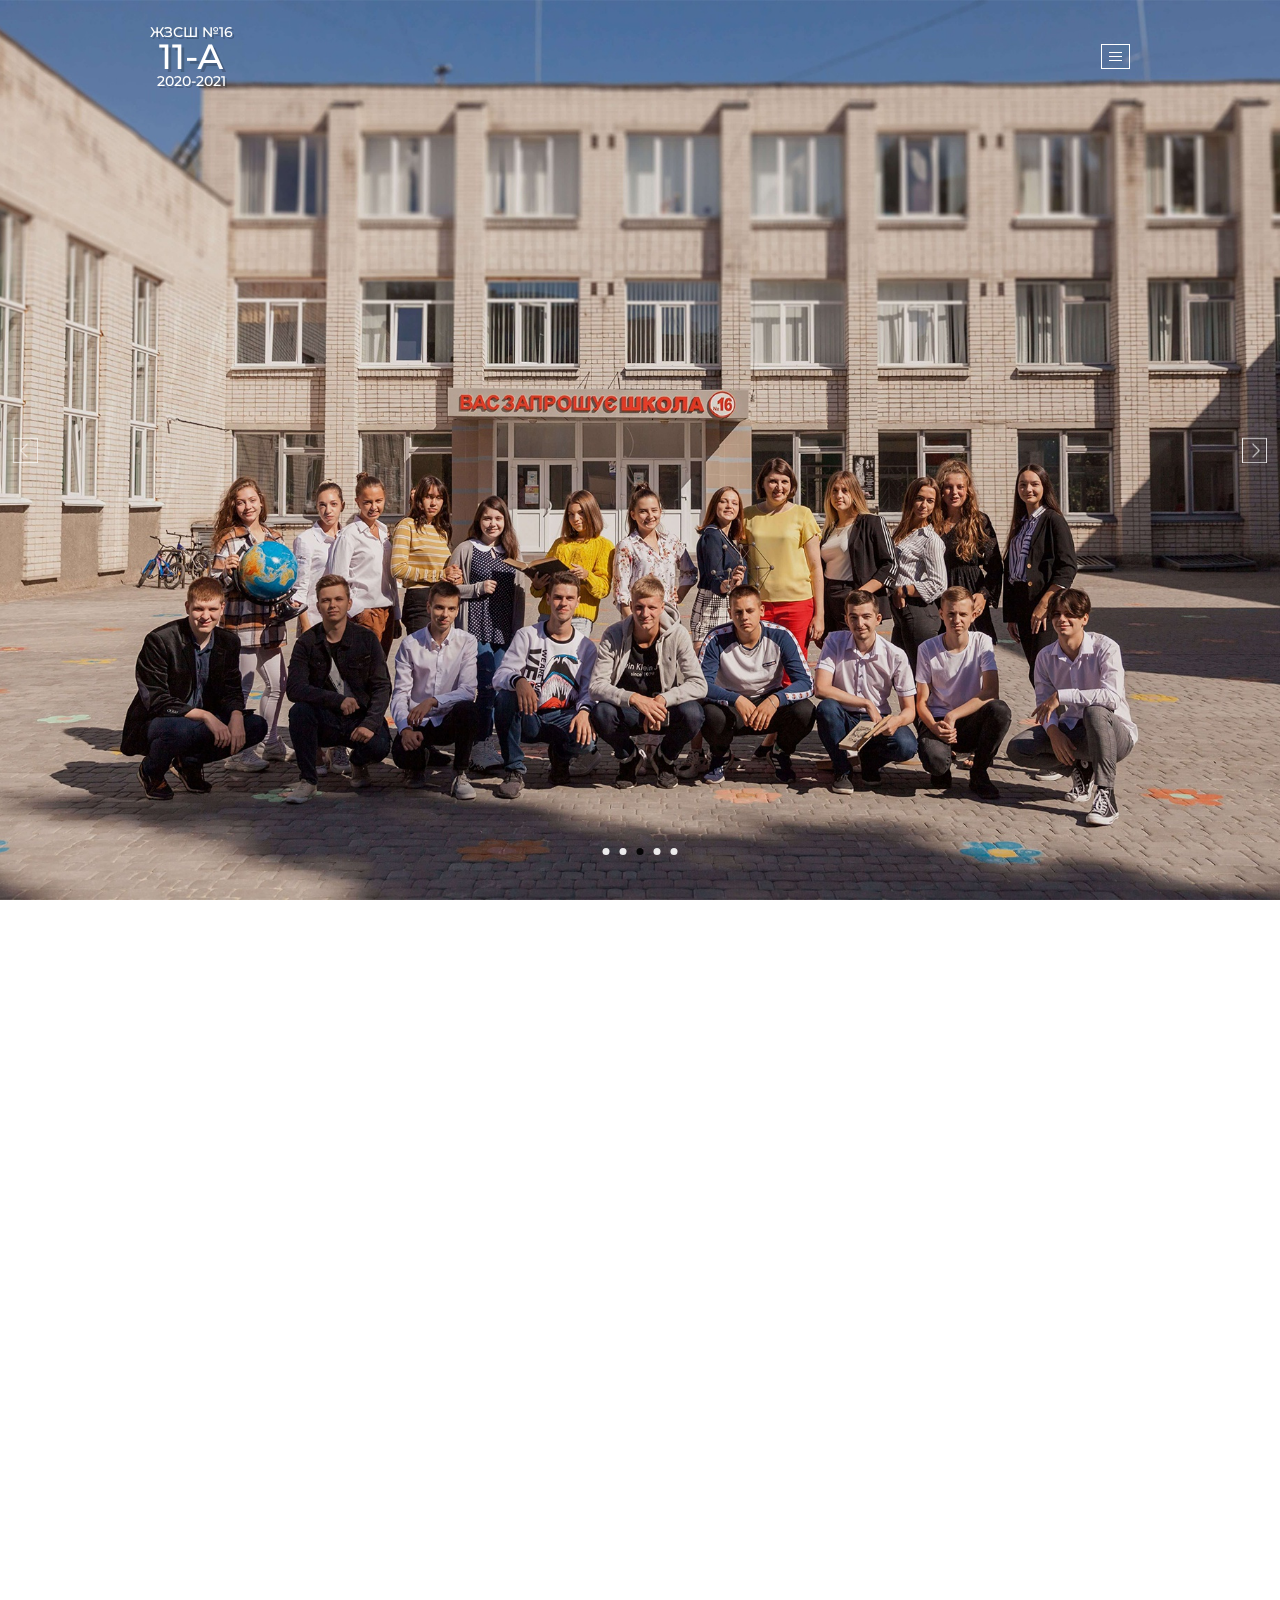
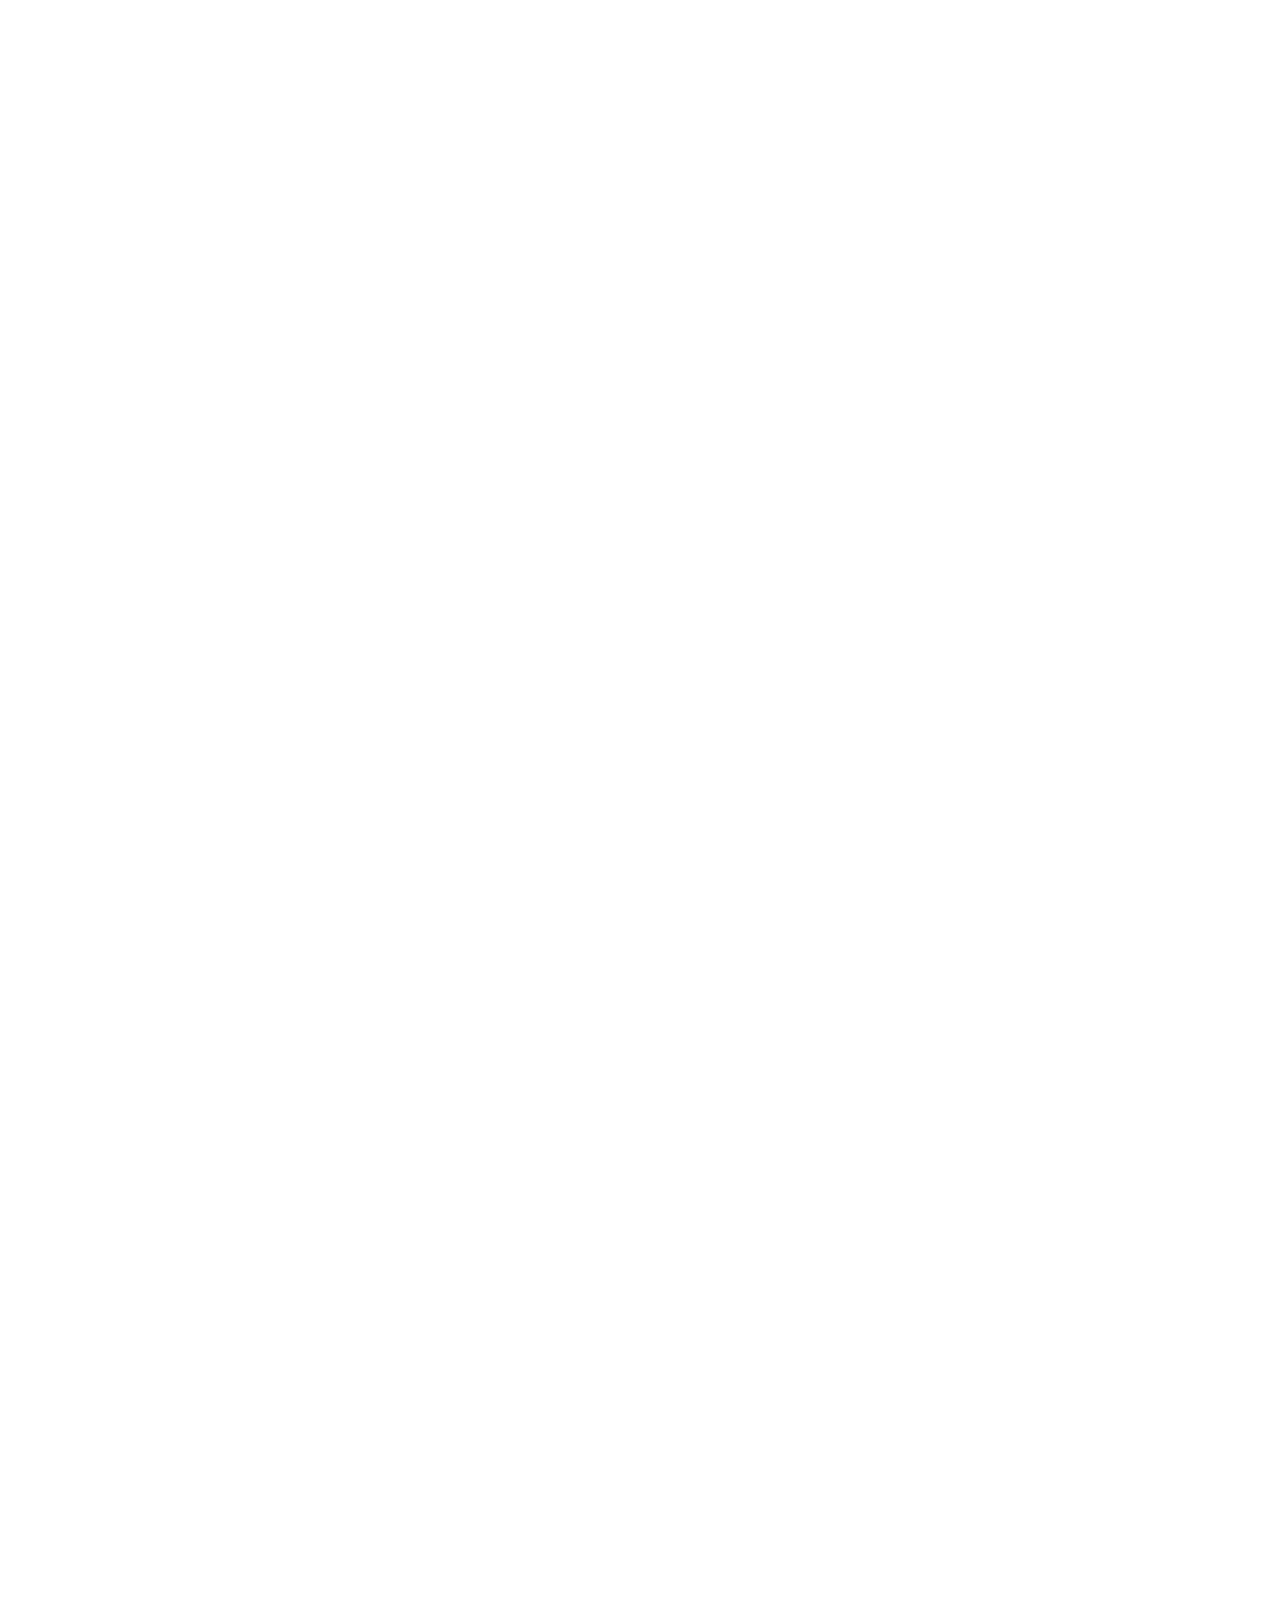
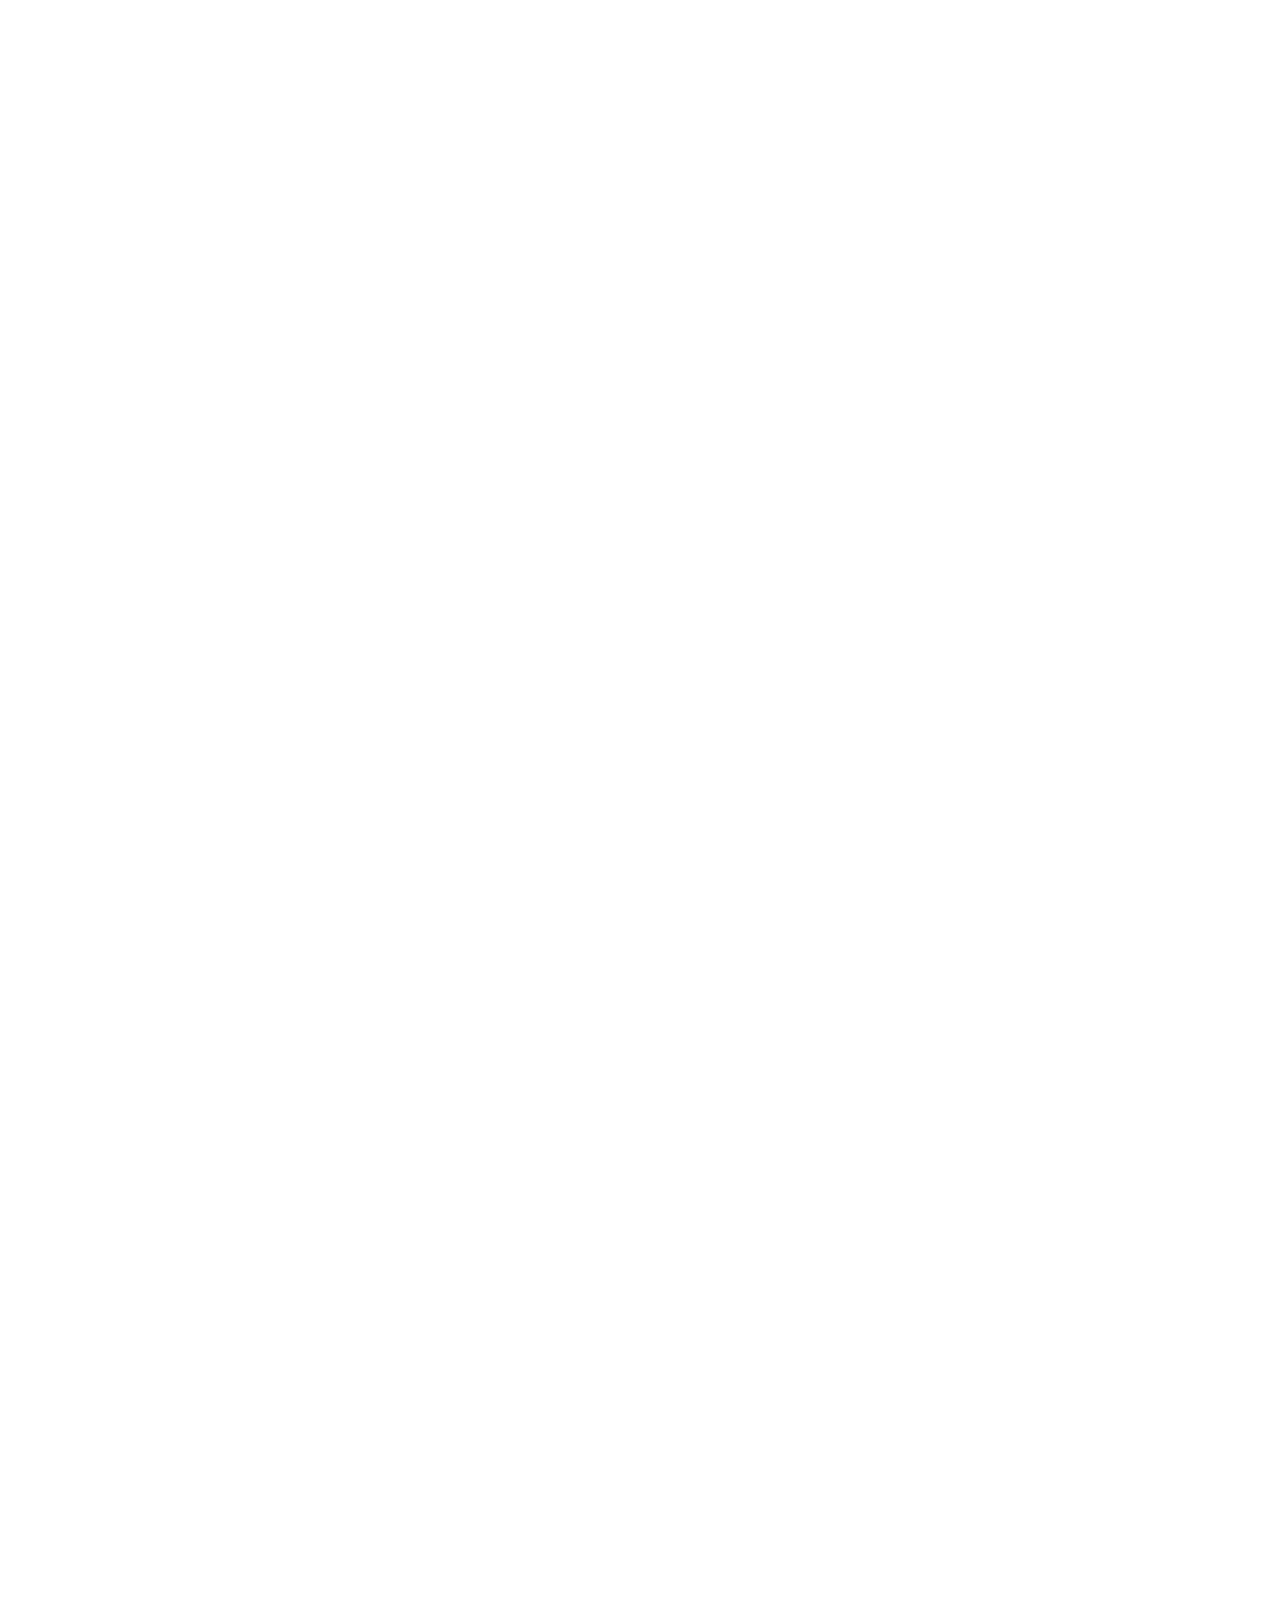
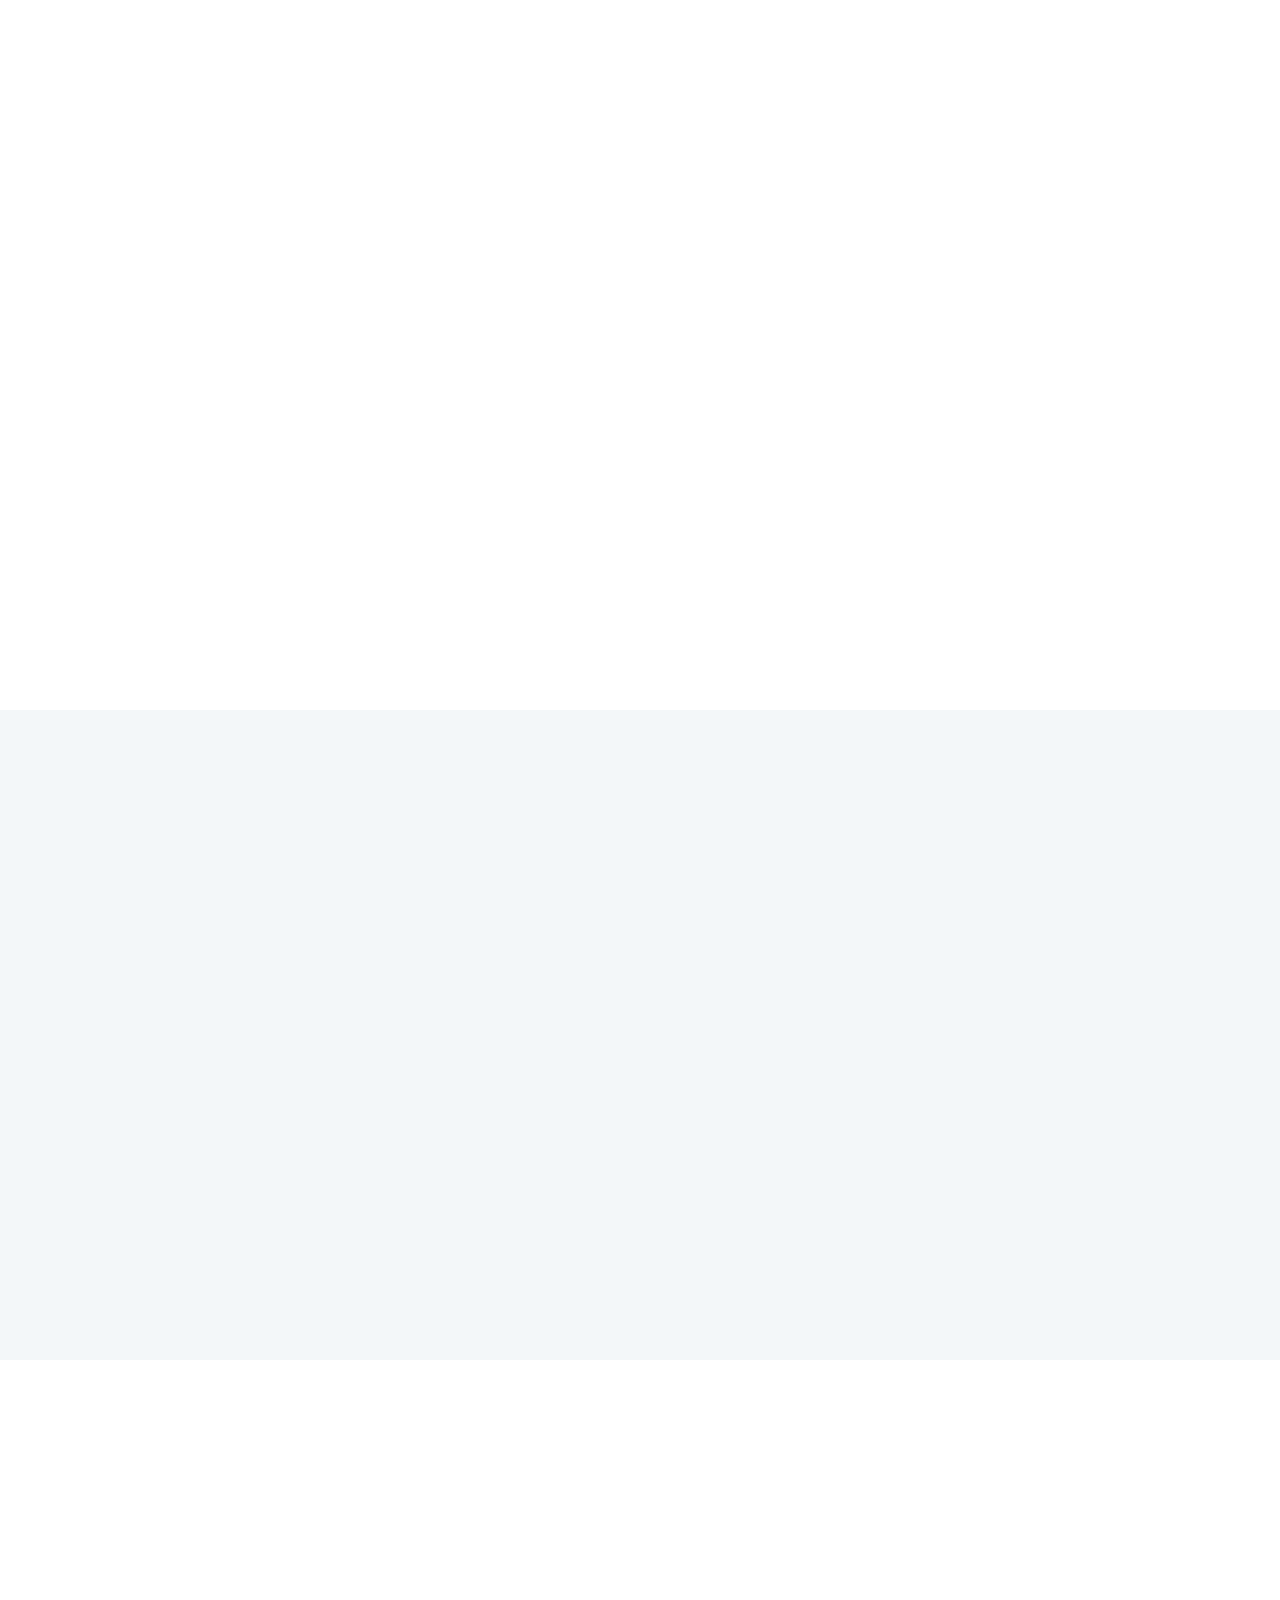
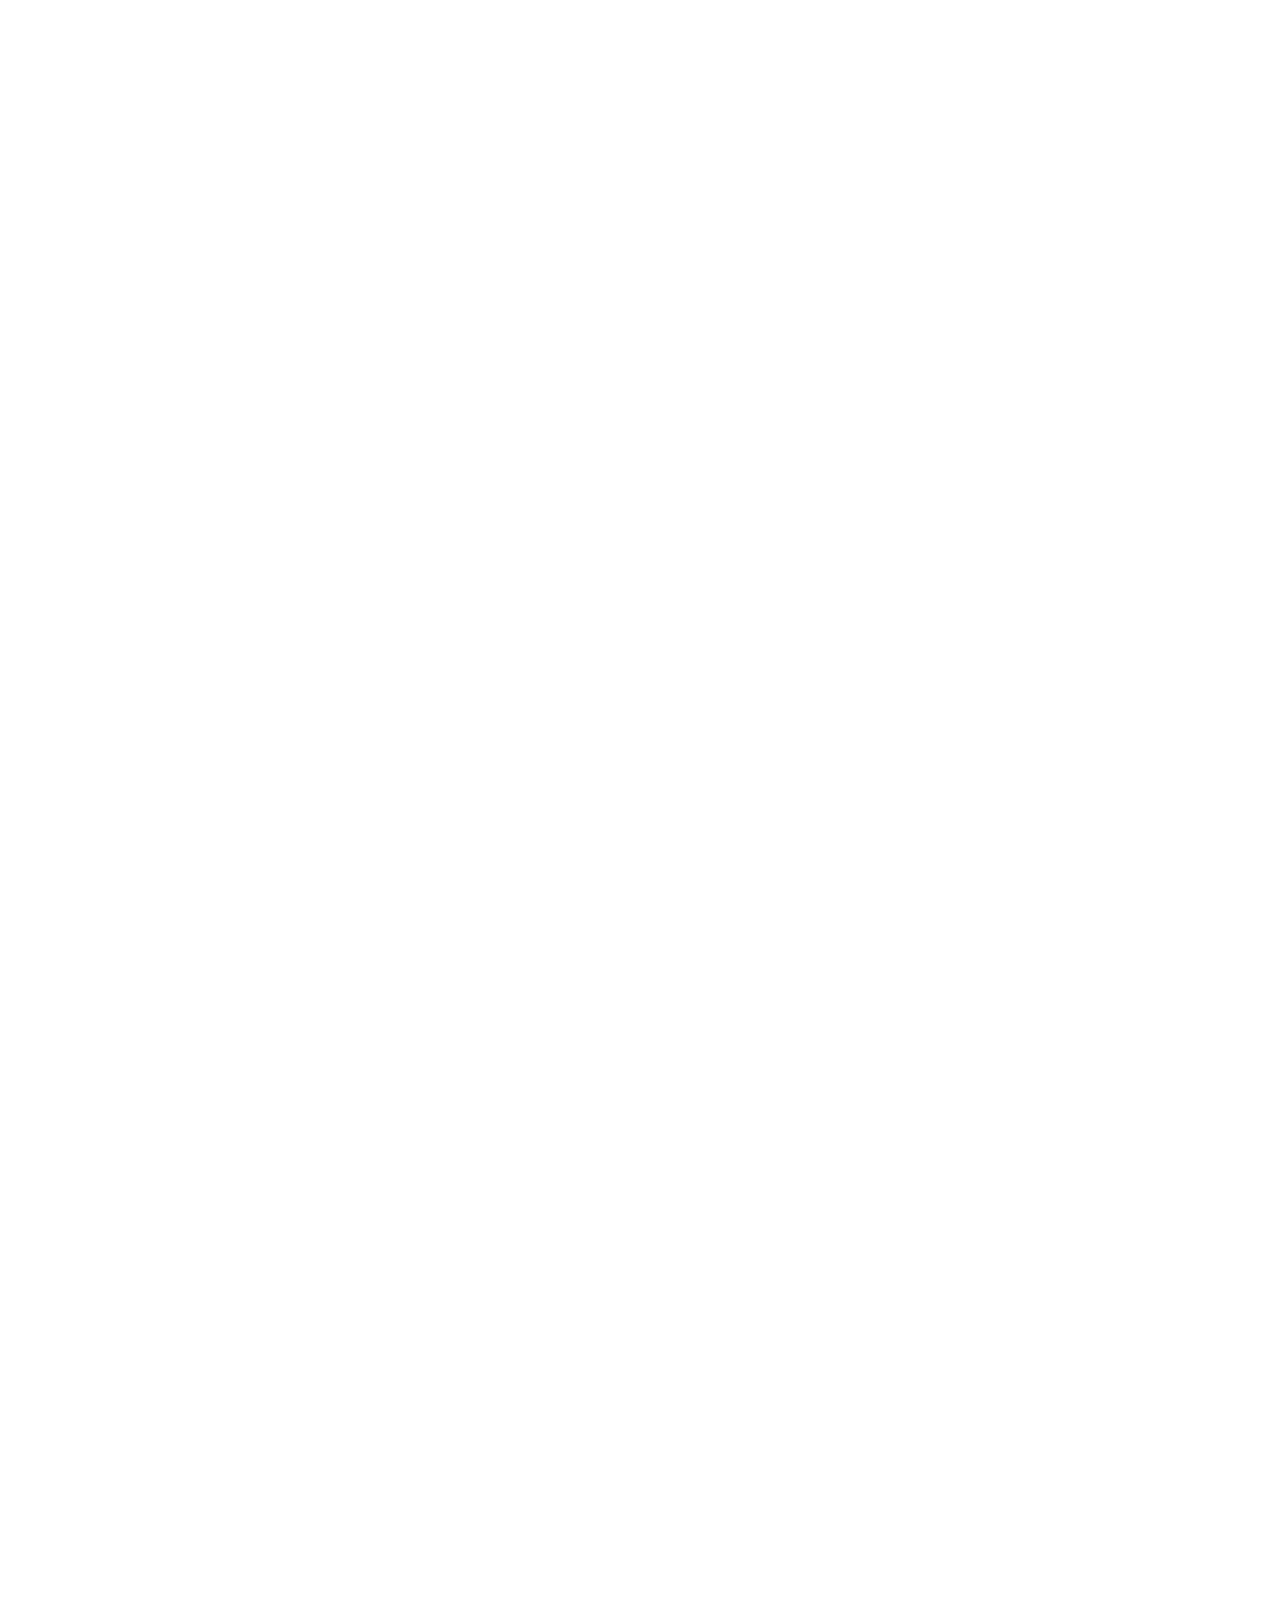
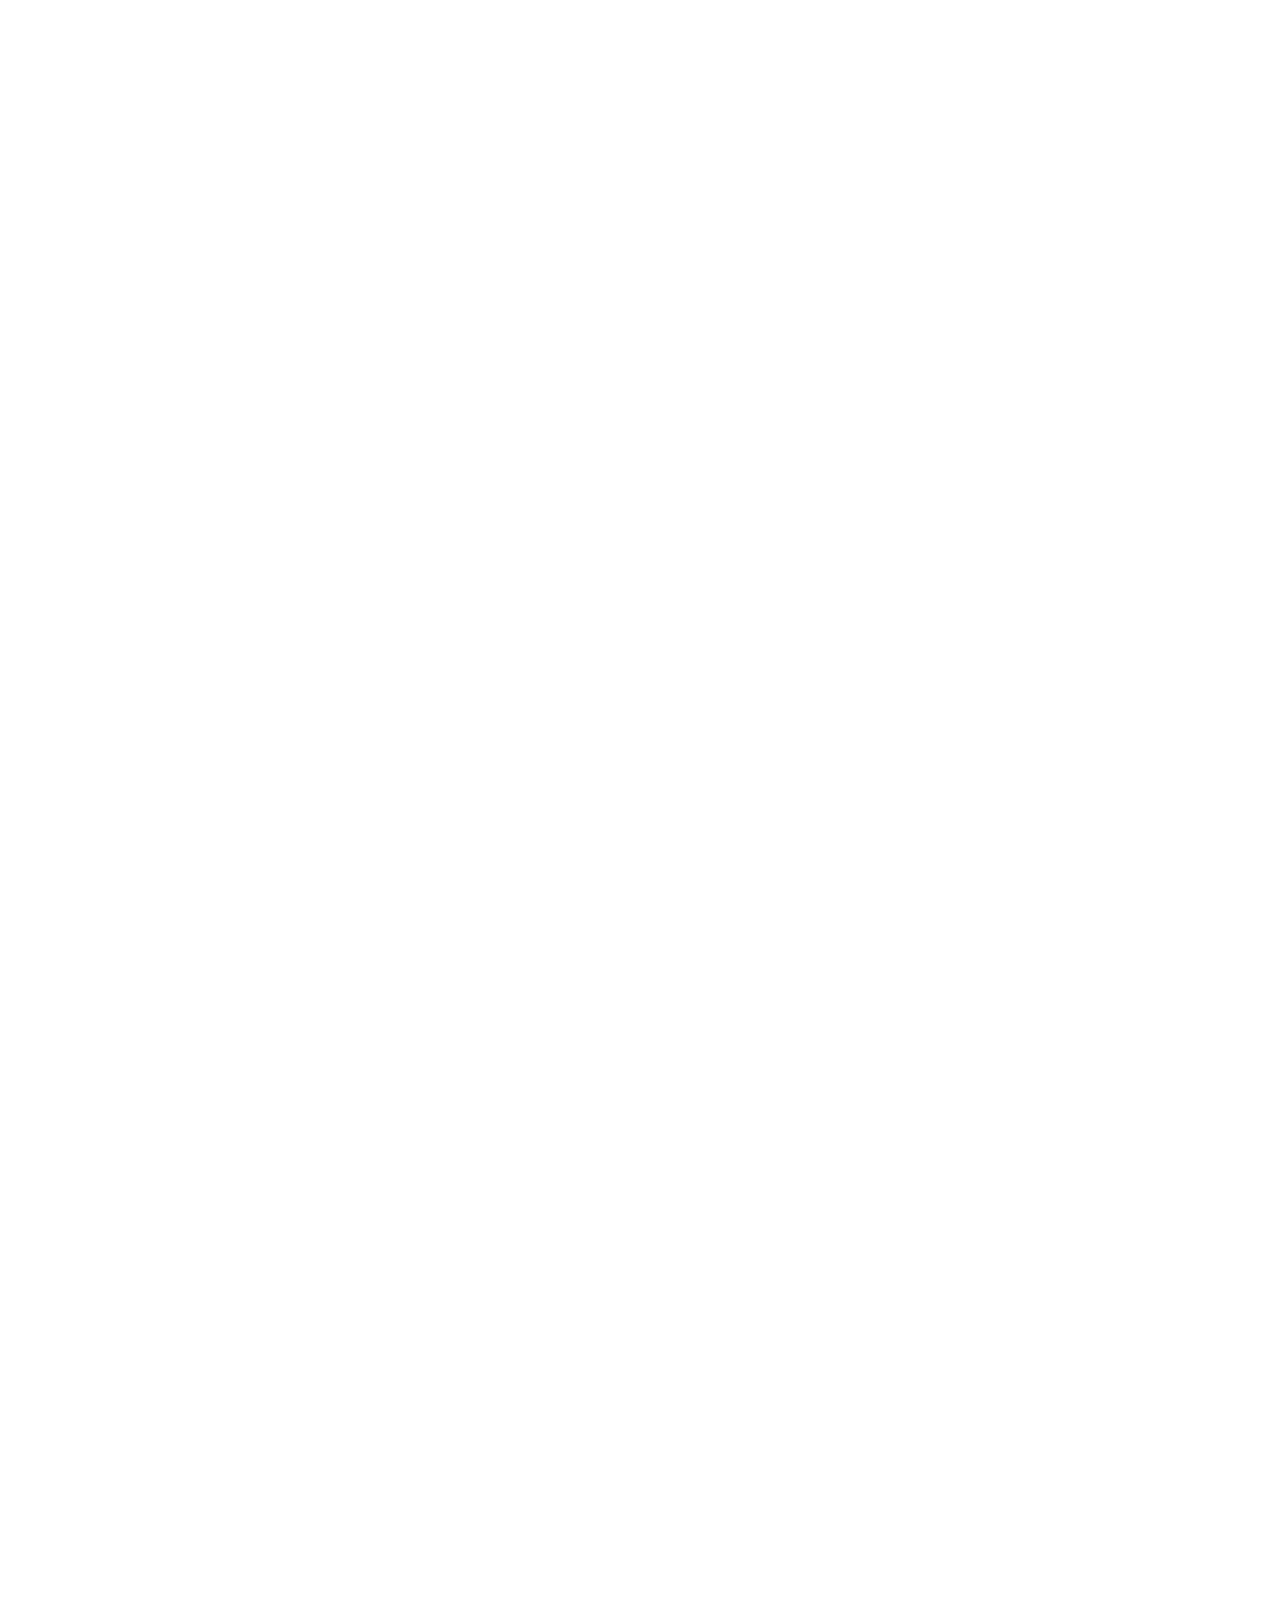
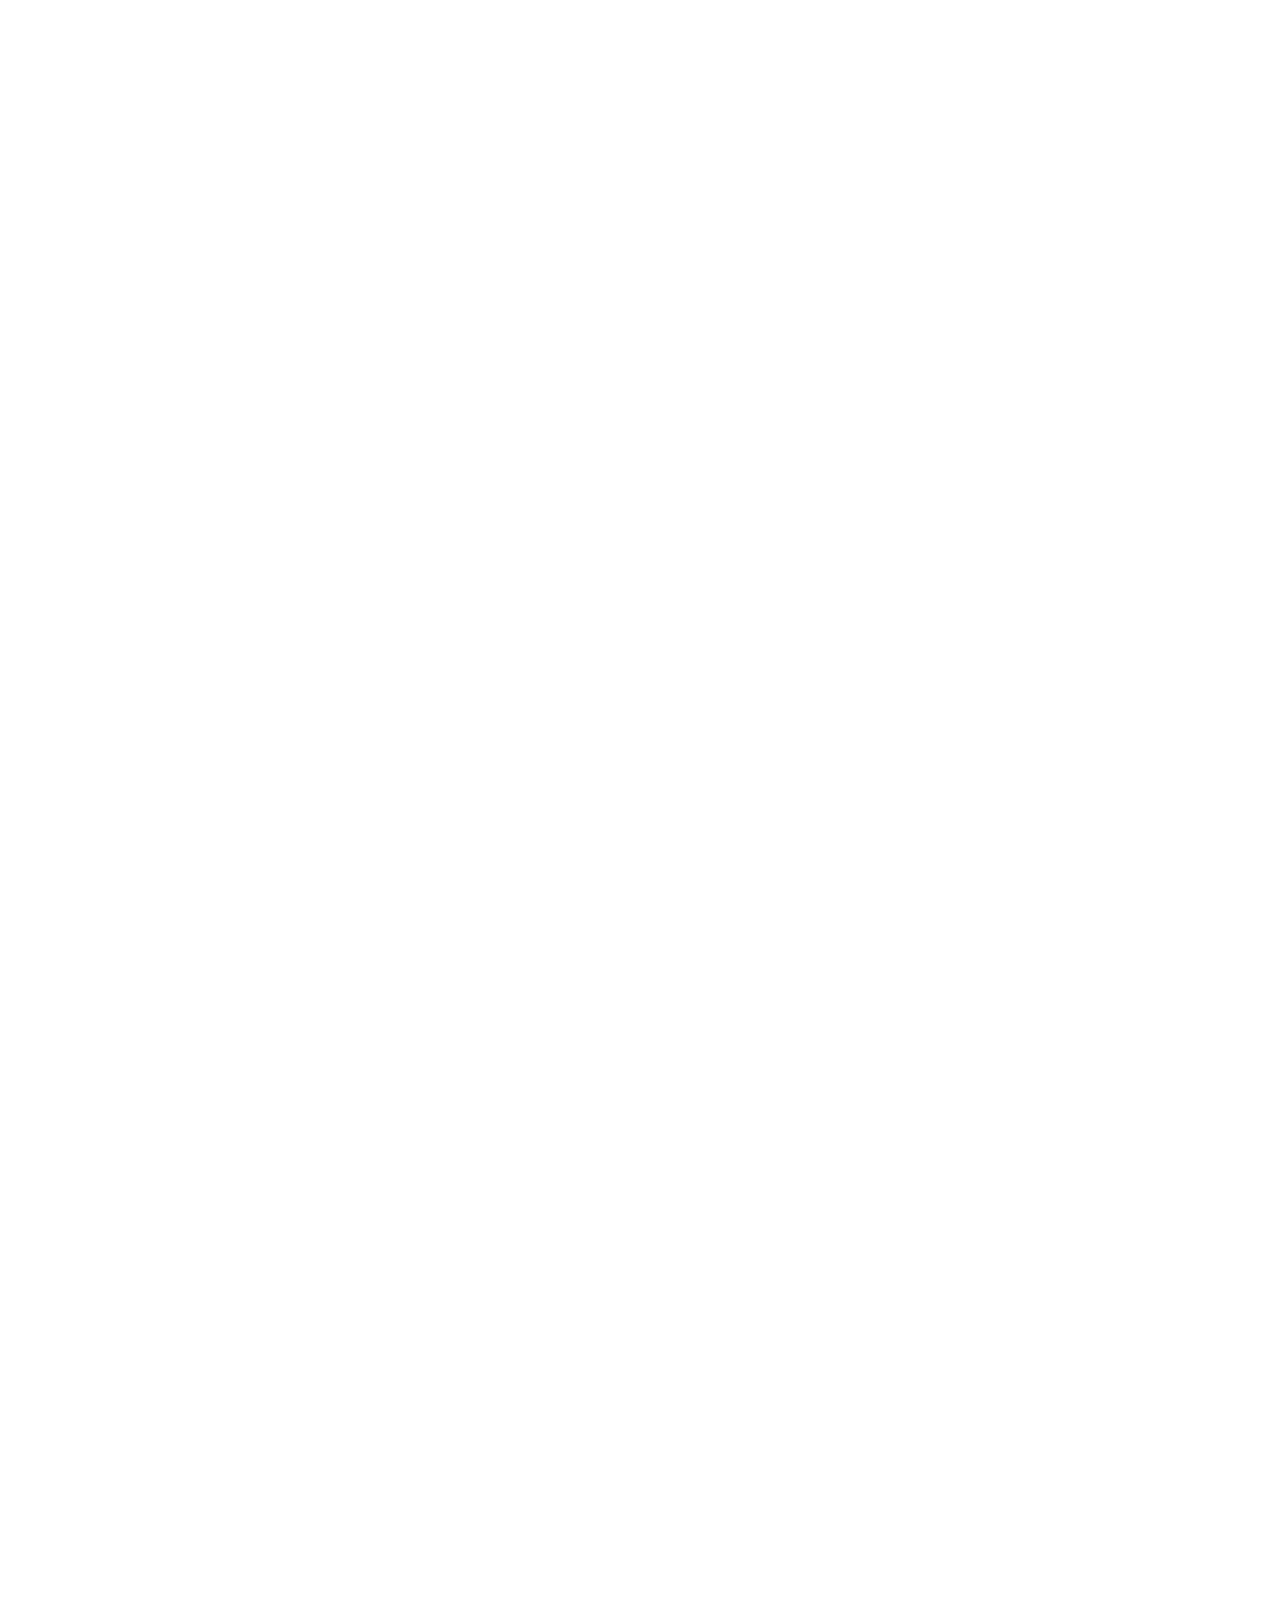
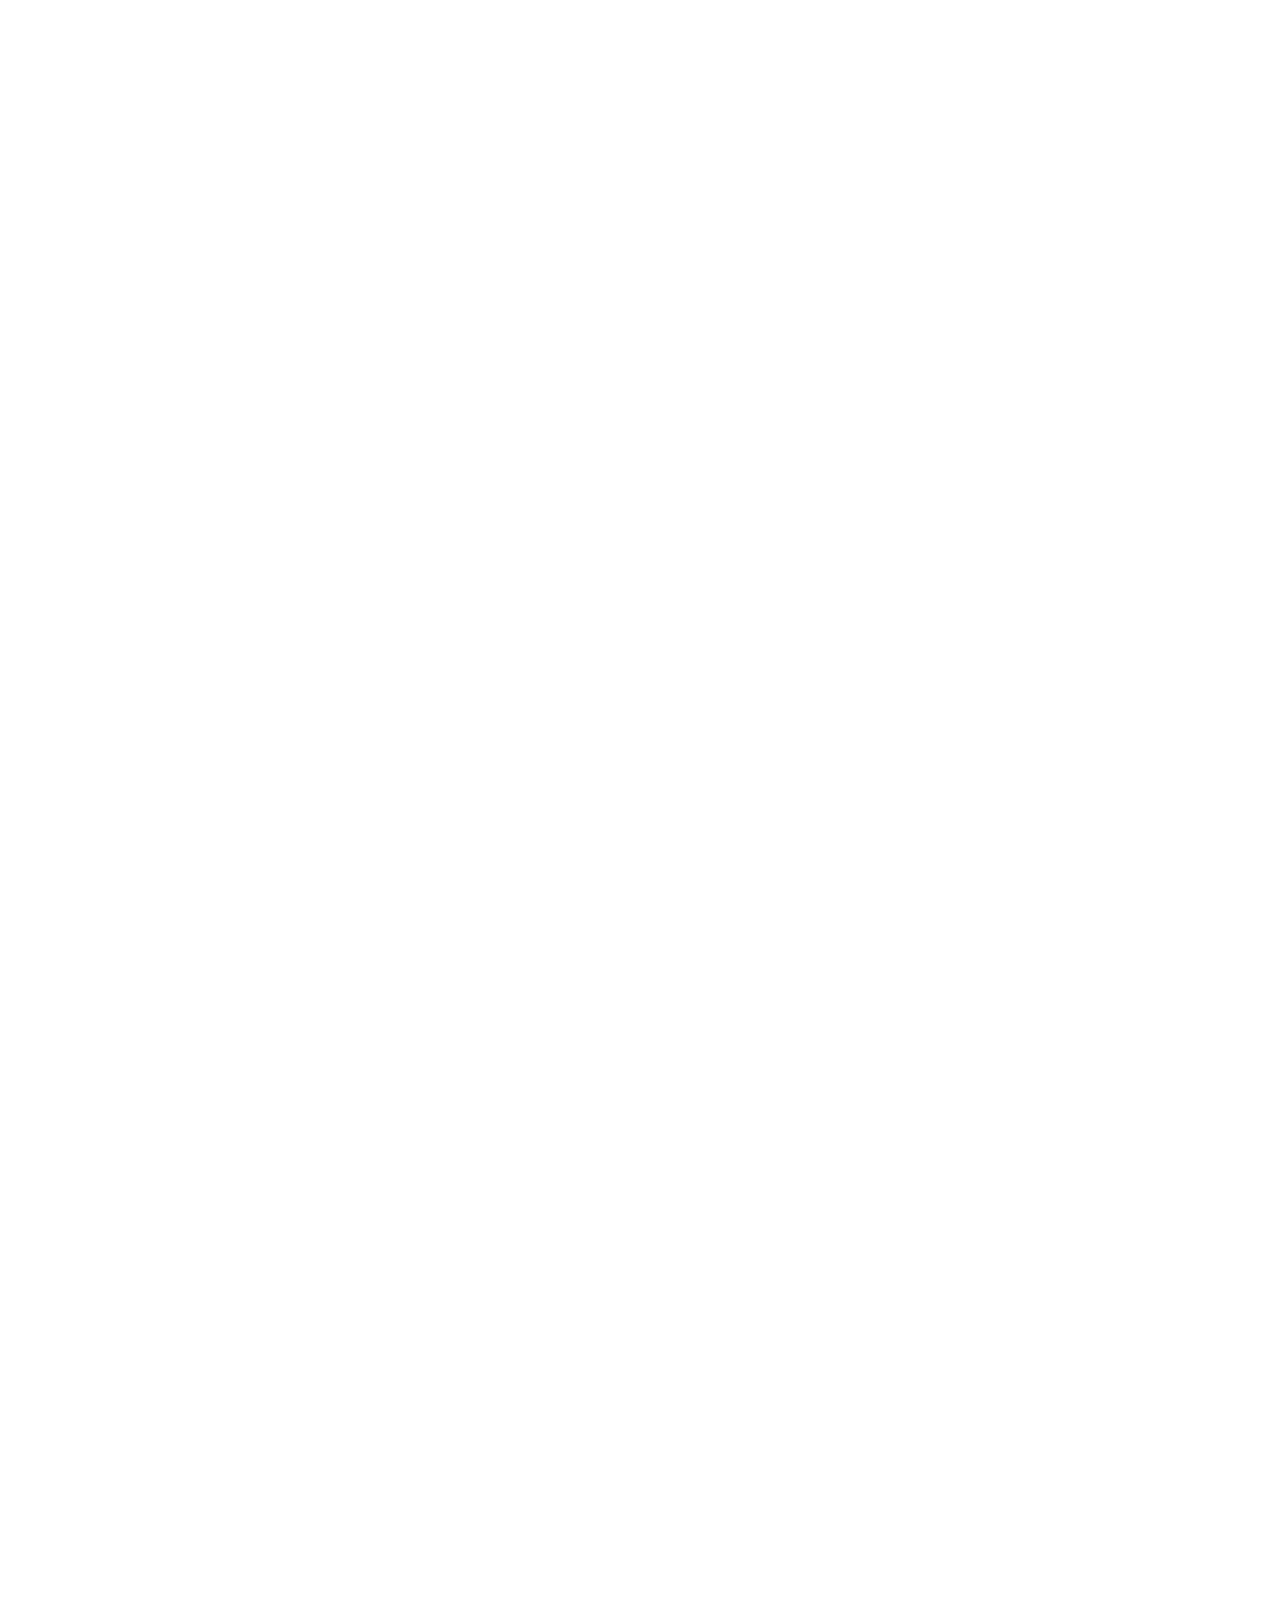
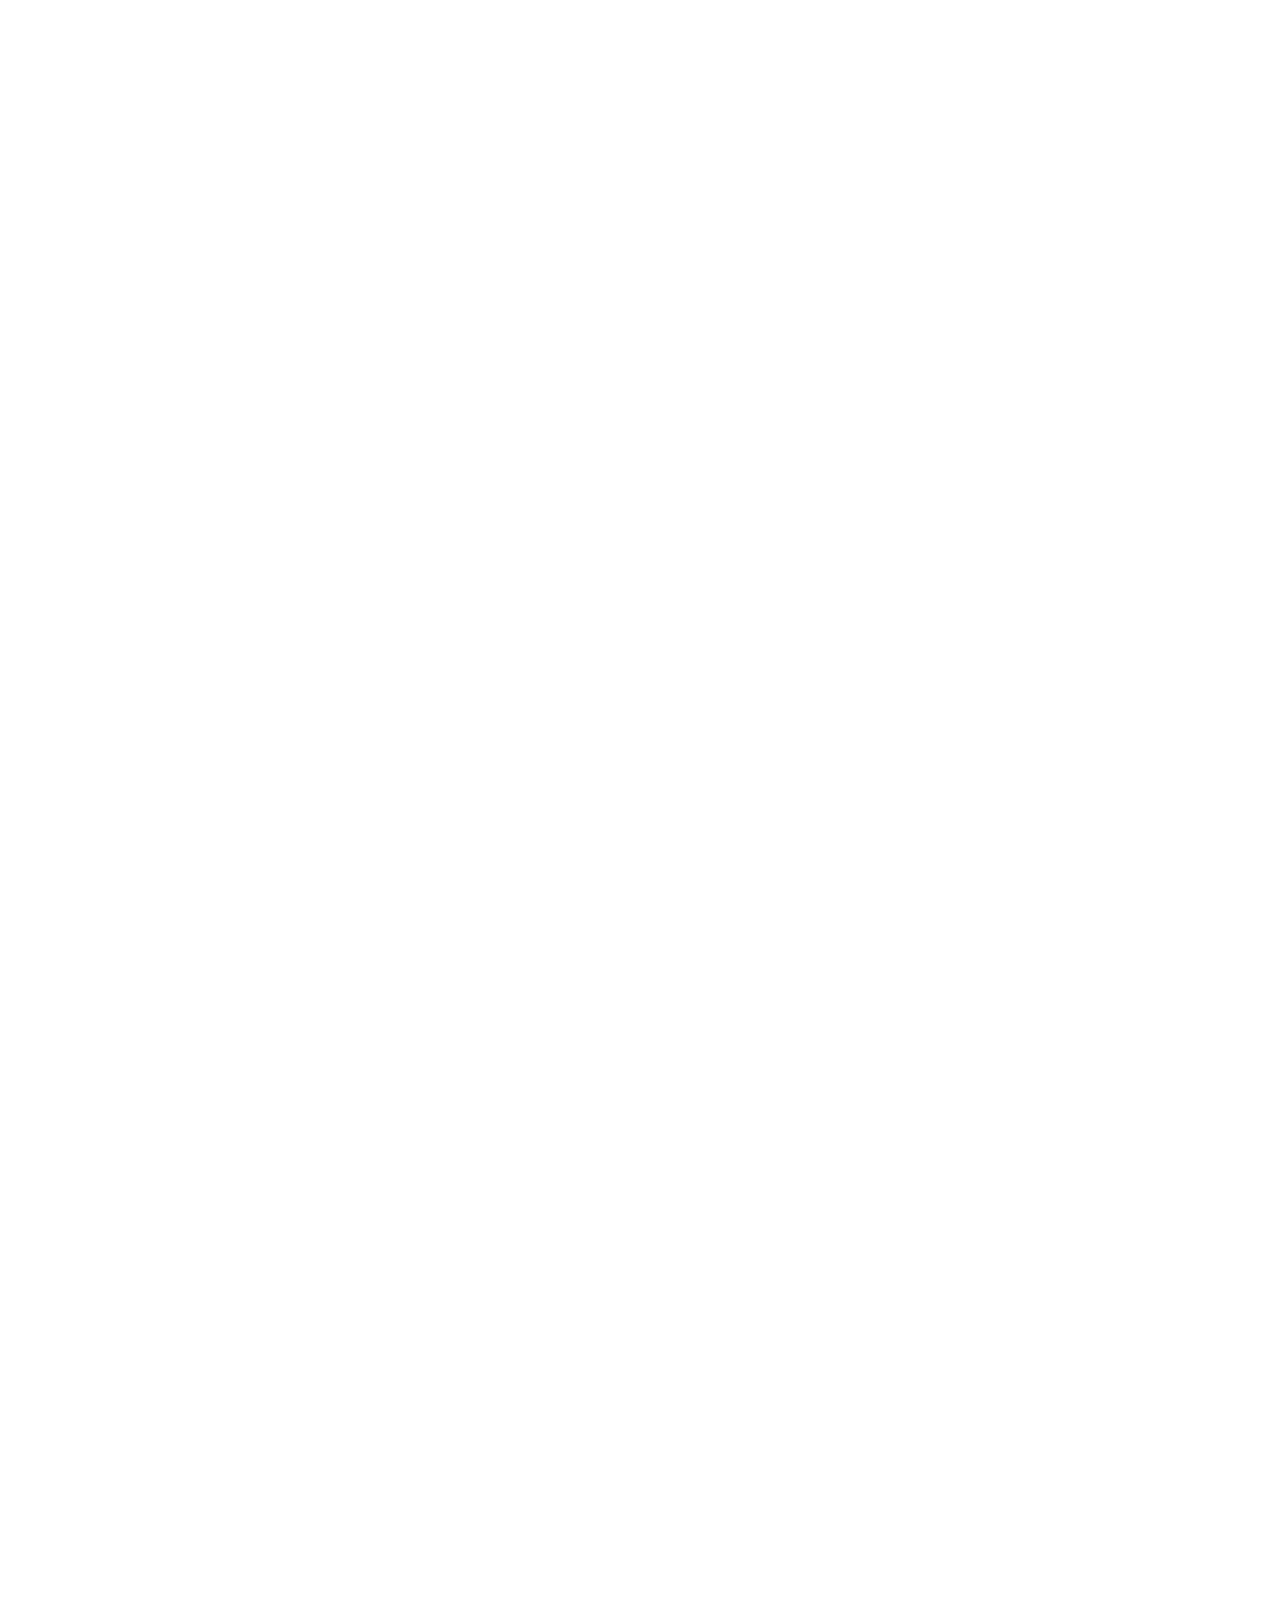
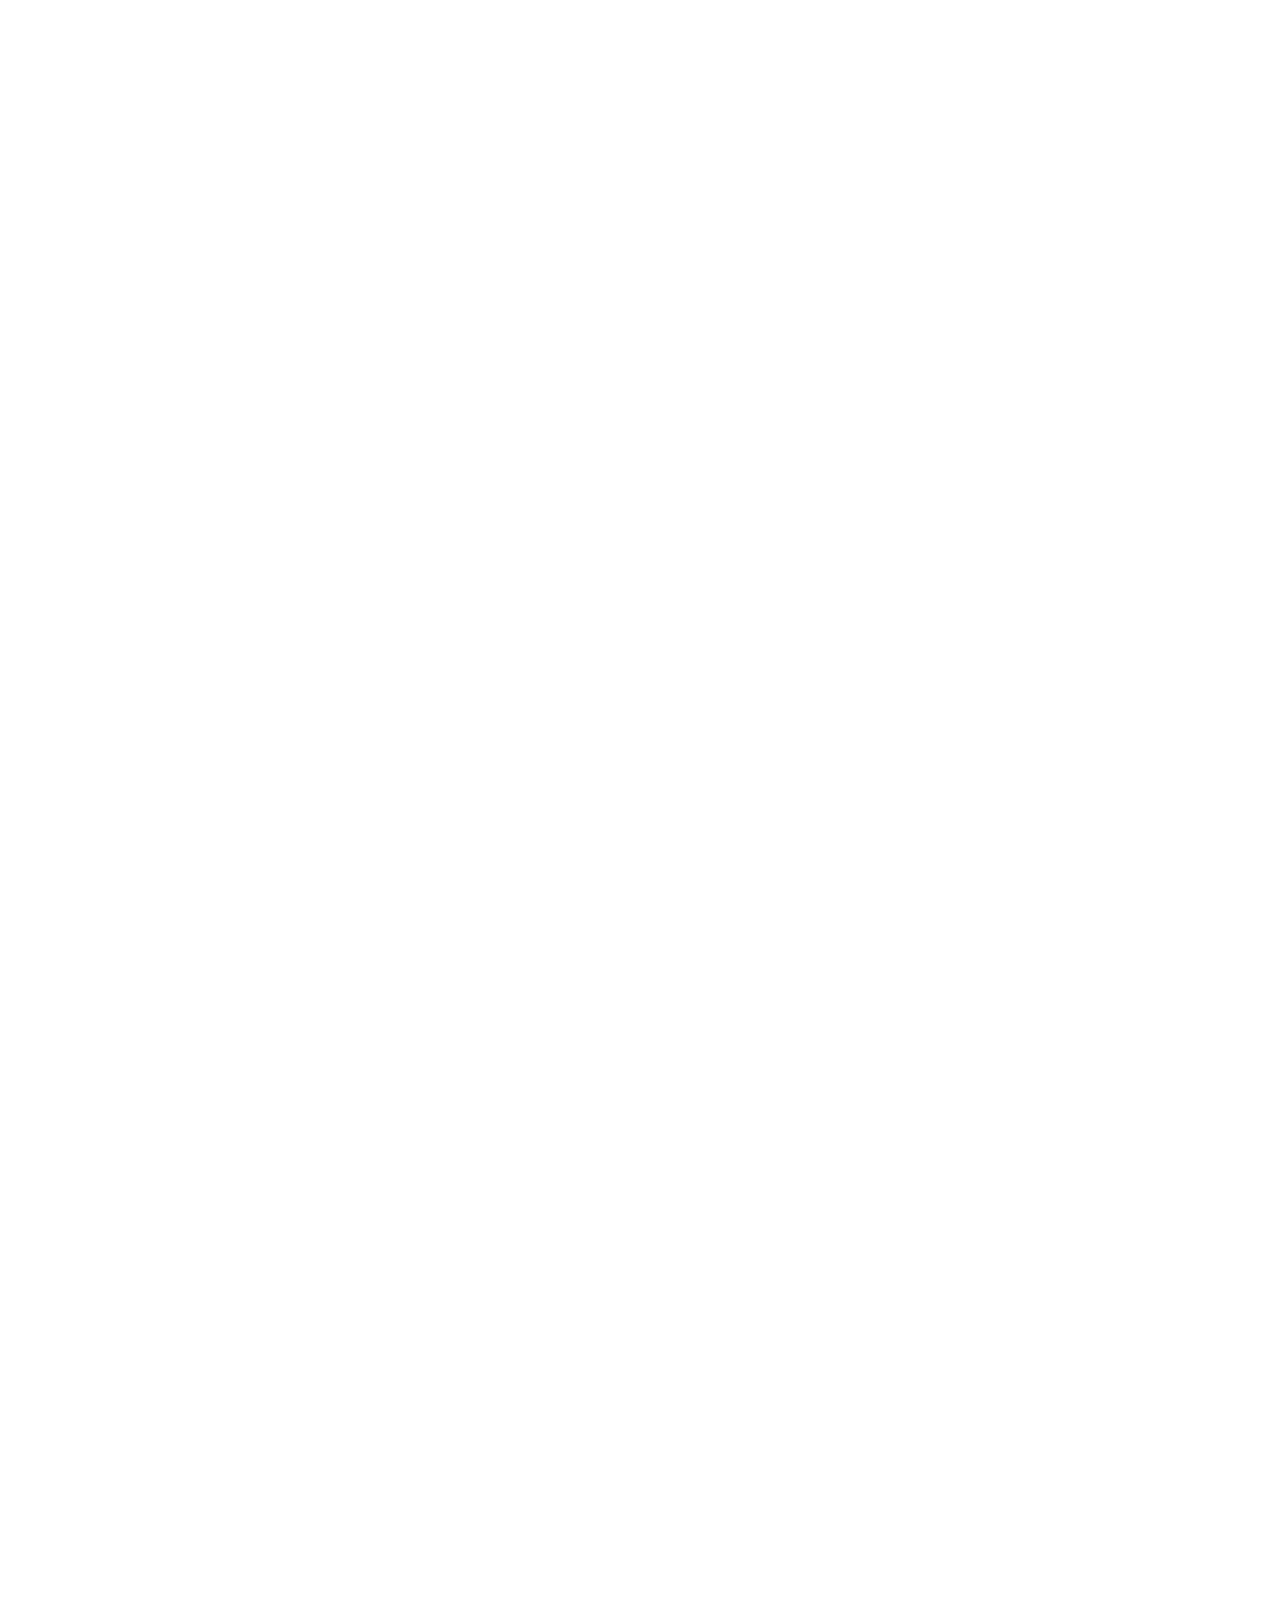
==== index.html @ e407f255 "main" ====
<!doctype html>
<html lang="en">
  <head>
    <!-- Required meta tags -->
    <meta charset="utf-8">
    <meta name="viewport" content="width=device-width, initial-scale=1, shrink-to-fit=no">
    <link rel="icon" href="img/favicon.ico" type="image/x-icon">
    <link rel="stylesheet" href="https://cdnjs.cloudflare.com/ajax/libs/animate.css/4.0.0/animate.min.css"/>
    <link rel="stylesheet" href="https://use.fontawesome.com/releases/v5.6.1/css/all.css" integrity="sha384-gfdkjb5BdAXd+lj+gudLWI+BXq4IuLW5IT+brZEZsLFm++aCMlF1V92rMkPaX4PP" crossorigin="anonymous">
    <!-- Bootstrap CSS -->
    <link rel="stylesheet" href="https://stackpath.bootstrapcdn.com/bootstrap/4.5.2/css/bootstrap.min.css" integrity="sha384-JcKb8q3iqJ61gNV9KGb8thSsNjpSL0n8PARn9HuZOnIxN0hoP+VmmDGMN5t9UJ0Z" crossorigin="anonymous">
    <link rel="stylesheet" href="css/style.css">
    <title>11-А</title>
  </head>
  <body>

    <div id="toTop"></div>

    <header class="header wow animate__animated animate__fadeIn" data-wow-delay="0.2s">
        <div class="header__slider">
            <div class="header__item header__item_1"></div>
            <div class="header__item header__item_2"></div>
            <div class="header__item header__item_3"></div>
            <div class="header__item header__item_4"></div>
            <div class="header__item header__item_5"></div>
        </div>
        <div class="header__main d-flex justify-content-between align-items-center">
            <div class="header__logo d-flex flex-column align-items-center wow animate__animated animate__fadeInLeft" data-wow-delay="0.5s">
                <p>ЖЗСШ №16</p>
                <h1>11-А</h1>
                <p>2020-2021</p>
            </div>
            <!--<nav>
                <ul class="menu__list d-flex">
                    <li class="menu__item"><a href="#students-1" class="">Учні класу</a></li>
                    <li class="menu__item"><a href="#class-teachers">Класні керівники</a></li>
                    <li class="menu__item"><a href="#gallery-1">Галерея</a></li>
                    <li class="menu__item"><a href="#school">Школа</a></li>
                    <li class="menu__item"><a href="#teachers">Вчителі</a></li>
                </ul>
            </nav>-->
            <div class="header__wrapper">
                    
            </div>
            <div class="header__burgwrapper">
                <div class="header__burger">
                    <span></span>
                </div>
            </div>
            <div class="header__menu">
                <nav>
                    <ul class="menu__list d-flex flex-column text-center">
                        <li class="menu__item"><a href="#students-1" class="astudents">Учні класу</a></li>
                        <li class="menu__item"><a href="#class-teachers" class="aclass-teachers">Класні керівники</a></li>
                        <li class="menu__item"><a href="#gallery-1" class="aslider">Галерея</a></li>
                        <!--<li class="dropdown menu__item">
                            <a href="#" class="dropdown-toggle text-uppercase id="dropdownMenuButton" data-toggle="dropdown" aria-haspopup="true" aria-expanded="false"">Вчителі</a>
                            <div class="dropdown-menu" aria-labelledby="dropdownMenuButton">
                                <a class="dropdown-item d-flex justify-content-center" href="#">Математика</a>
                                <a class="dropdown-item d-flex justify-content-center" href="#">Укр. мова та література</a>
                                <a class="dropdown-item d-flex justify-content-center" href="#"></a>
                                <a class="dropdown-item d-flex justify-content-center" href="#">4</a>
                            </div>
                        </li>-->
                        <li class="menu__item"><a href="#school" class="aschool">Школа</a></li>
                        <li class="menu__item"><a href="#teachers" class="ateachers">Вчителі</a></li>
                        <li class="menu__class d-flex justify-content-center align-items-center">
                            <div class="menu__iconbord">
                                <div class="menu__icon"></div>
                            </div>
                            <p>11-А</p>
                        </li>
                    </ul>
                </nav>
            </div>
        </div>
        <!--<a href="#information"><div class="header__down"></div></a>-->
    </header>

    <section class="information" id="information">
        <div class="container" id="counts">
            <div class="row">
                <div class="col-lg-4 col-6 mt">
                    <div class="information__block wow animate__animated animate__fadeIn" data-wow-delay="0.2s">
                        <div class="information__text">
                            <div class="information__figure spincrement text-center">35</div>
                            <div class="information__dots d-flex justify-content-center align-items-center">
                                <div class="information__dot"></div>
                                <div class="information__dot"></div>
                                <div class="information__dot"></div>
                            </div>
                            <div class="information__data text-center">учнів в класі</div>
                        </div>
                    </div>
                </div>
                <div class="col-lg-4 col-6 mt">
                    <div class="information__block wow animate__animated animate__fadeIn" data-wow-delay="0.2s">
                        <div class="information__text">
                            <div class="information__figure spincrement text-center">2021</div>
                            <div class="information__dots d-flex justify-content-center align-items-center">
                                <div class="information__dot"></div>
                                <div class="information__dot"></div>
                                <div class="information__dot"></div>
                            </div>
                            <div class="information__data text-center">рік випуску</div>
                        </div>
                    </div>
                </div>
                <div class="col-lg-4 col-6 mt">
                    <div class="information__block wow animate__animated animate__fadeIn" data-wow-delay="0.2s">
                        <div class="information__text">
                            <div class="information__figure spincrement text-center">17</div>
                            <div class="information__dots d-flex justify-content-center align-items-center">
                                <div class="information__dot"></div>
                                <div class="information__dot"></div>
                                <div class="information__dot"></div>
                            </div>
                            <div class="information__data text-center">кількість хлопців</div>
                        </div>
                    </div>
                </div>
            
                <div class="col-lg-4 col-6 mt">
                    <div class="information__block wow animate__animated animate__fadeIn" data-wow-delay="0.2s">
                        <div class="information__text">
                            <div class="information__figure spincrement text-center">18</div>
                            <div class="information__dots d-flex justify-content-center align-items-center">
                                <div class="information__dot"></div>
                                <div class="information__dot"></div>
                                <div class="information__dot"></div>
                            </div>
                            <div class="information__data text-center">кількість дівчат</div>
                        </div>
                    </div>
                </div>
                <div class="col-lg-4 col-6 mt">
                    <div class="information__block wow animate__animated animate__fadeIn" data-wow-delay="0.2s">
                        <div class="information__text">
                            <div class="information__figure spincrement text-center">13</div>
                            <div class="information__dots d-flex justify-content-center align-items-center">
                                <div class="information__dot"></div>
                                <div class="information__dot"></div>
                                <div class="information__dot"></div>
                            </div>
                            <div class="information__data text-center">учнів приєдналося після 9-го класу</div>
                        </div>
                    </div>
                </div>
                <div class="col-lg-4 col-6 mt">
                    <div class="information__block wow animate__animated animate__fadeIn" data-wow-delay="0.2s">
                        <div class="information__text">
                            <div class="information__figure spincrement text-center">5</div>
                            <div class="information__dots d-flex justify-content-center align-items-center">
                                <div class="information__dot"></div>
                                <div class="information__dot"></div>
                                <div class="information__dot"></div>
                            </div>
                            <div class="information__data text-center">учнів покинуло після 9-го класу</div>
                        </div>
                    </div>
                </div>
            </div>
        </div>
    </section>

    <section class="students d-flex justify-content-center align-items-center lock-padding students-1" id="students-1">
        <div class="students__block d-flex justify-content-center align-items-end wow animate__animated animate__fadeIn" data-wow-delay="0.2s">
            <img src="img/students/Afanasieva Anna.jpg" alt="" class="img-fluid">
            <div class="students__hover">
                <div href="" class="studentsname__effect d-flex justify-content-center">
                    <span class="button-students reverse dark">
                        <span>
                            <i>А</i>
                            <i>ф</i>
                            <i>а</i>
                            <i>н</i>
                            <i>а</i>
                            <i>с</i>
                            <i>ь</i>
                            <i>є</i>
                            <i>в</i>
                            <i class="mr-students">а</i>
                            <i>А</i>
                            <i>н</i>
                            <i>н</i>
                            <i>а</i>
                        </span>
                    </span>
                </div>
                <!--<h3 class="students__name text-center">Афанасьєва Анна</h3>-->
                <a href="#popup1" class="popup-link"><button class="students__button d-flex justify-content-center align-items-center">Більше</button></a>
            </div>
        </div>
        <div class="students__block d-flex justify-content-center align-items-end wow animate__animated animate__fadeIn" data-wow-delay="0.2s">
            <img src="img/students/Ashcheulova Oleksandra.jpg" alt="" class="img-fluid">
            <div class="students__hover">
                <div href="" class="studentsname__effect d-flex justify-content-center">
                    <span class="button-students less-big reverse dark">
                        <span>
                            <i>А</i>
                            <i>щ</i>
                            <i>е</i>
                            <i>у</i>
                            <i>л</i>
                            <i>о</i>
                            <i>в</i>
                            <i class="mr-students">а</i>
                            <i>О</i>
                            <i>л</i>
                            <i>е</i>
                            <i>к</i>
                            <i>с</i>
                            <i>а</i>
                            <i>н</i>
                            <i>д</i>
                            <i>р</i>
                            <i>а</i>
                        </span>
                    </span>
                </div>
                <!--<h3 class="students__name text-center">Ащеулова Олександра</h3>-->
                <a href="#popup2" class="popup-link"><button class="students__button d-flex justify-content-center align-items-center">Більше</button></a>
            </div>
        </div>
        <div class="students__block d-flex justify-content-center align-items-end wow animate__animated animate__fadeIn" data-wow-delay="0.2s">
            <img src="img/students/Belichkova Elizaveta.jpg" alt="" class="img-fluid">
            <div class="students__hover">
                <div href="" class="studentsname__effect d-flex justify-content-center">
                    <span class="button-students less-big reverse dark">
                        <span>
                            <i>Б</i>
                            <i>є</i>
                            <i>л</i>
                            <i>і</i>
                            <i>ч</i>
                            <i>к</i>
                            <i>о</i>
                            <i>в</i>
                            <i class="mr-students">а</i>
                            <i>Є</i>
                            <i>л</i>
                            <i>и</i>
                            <i>з</i>
                            <i>а</i>
                            <i>в</i>
                            <i>е</i>
                            <i>т</i>
                            <i>а</i>
                        </span>
                    </span>
                </div>
                <!--<h3 class="students__name text-center">Бєлічкова Єлизавета</h3>-->
                <a href="#popup3" class="popup-link"><button class="students__button d-flex justify-content-center align-items-center">Більше</button></a>
            </div>
        </div>
        <div class="students__block d-flex justify-content-center align-items-end wow animate__animated animate__fadeIn" data-wow-delay="0.2s">
            <img src="img/students/Bovsunovska Marina.jpg" alt="" class="img-fluid">
            <div class="students__hover">
                <div href="" class="studentsname__effect d-flex justify-content-center">
                    <span class="button-students less-big reverse dark">
                        <span>
                            <i>Б</i>
                            <i>о</i>
                            <i>в</i>
                            <i>с</i>
                            <i>у</i>
                            <i>н</i>
                            <i>о</i>
                            <i>в</i>
                            <i>с</i>
                            <i>ь</i>
                            <i>к</i>
                            <i class="mr-students">а</i>
                            <i>М</i>
                            <i>а</i>
                            <i>р</i>
                            <i>и</i>
                            <i>н</i>
                            <i>а</i>
                        </span>
                    </span>
                </div>
                <!--<h3 class="students__name text-center">Бовсуновська Марина</h3>-->
                <a href="#popup4" class="popup-link"><button class="students__button d-flex justify-content-center align-items-center">Більше</button></a>
            </div>
        </div>
        <div class="students__block d-flex justify-content-center align-items-end wow animate__animated animate__fadeIn" data-wow-delay="0.2s">
            <img src="img/students/Bondarchuk Anastasia.jpg" alt="" class="img-fluid">
            <div class="students__hover">
                <div href="" class="studentsname__effect d-flex justify-content-center">
                    <span class="button-students less-big reverse dark">
                        <span>
                            <i>Б</i>
                            <i>о</i>
                            <i>н</i>
                            <i>д</i>
                            <i>а</i>
                            <i>р</i>
                            <i>ч</i>
                            <i>у</i>
                            <i class="mr-students">к</i>
                            <i>А</i>
                            <i>н</i>
                            <i>а</i>
                            <i>с</i>
                            <i>т</i>
                            <i>а</i>
                            <i>с</i>
                            <i>і</i>
                            <i>я</i>
                        </span>
                    </span>
                </div>
                <!--<h3 class="students__name text-center">Анастасія Бондарчук</h3>-->
                <h3 class="students__monitor text-center">Староста</h3>
                <a href="#popup5" class="popup-link"><button class="students__button d-flex justify-content-center align-items-center">Більше</button></a>
            </div>
        </div>
        <div class="students__block d-flex justify-content-center align-items-end wow animate__animated animate__fadeIn" data-wow-delay="0.2s">
            <img src="img/students/Vasilieva Darina.jpg" alt="" class="img-fluid">
            <div class="students__hover">
                <div href="" class="studentsname__effect d-flex justify-content-center">
                    <span class="button-students reverse dark">
                        <span>
                            <i>В</i>
                            <i>а</i>
                            <i>с</i>
                            <i>и</i>
                            <i>л</i>
                            <i>ь</i>
                            <i>є</i>
                            <i>в</i>
                            <i class="mr-students">а</i>
                            <i>Д</i>
                            <i>а</i>
                            <i>р</i>
                            <i>и</i>
                            <i>н</i>
                            <i>а</i>
                        </span>
                    </span>
                </div>
                <!--<h3 class="students__name text-center">Васильєва Дарина</h3>-->
                <a href="#popup6" class="popup-link"><button class="students__button d-flex justify-content-center align-items-center">Більше</button></a>
            </div>
        </div>
        <div class="students__block d-flex justify-content-center align-items-end wow animate__animated animate__fadeIn" data-wow-delay="0.2s">
            <img src="img/students/Vasylchuk Andriy.jpg" alt="" class="img-fluid">
            <div class="students__hover">
                <div href="" class="studentsname__effect d-flex justify-content-center">
                    <span class="button-students reverse dark">
                        <span>
                            <i>В</i>
                            <i>а</i>
                            <i>с</i>
                            <i>и</i>
                            <i>л</i>
                            <i>ь</i>
                            <i>ч</i>
                            <i>у</i>
                            <i class="mr-students">к</i>
                            <i>А</i>
                            <i>н</i>
                            <i>д</i>
                            <i>р</i>
                            <i>і</i>
                            <i>й</i>
                        </span>
                    </span>
                </div>
                <!--<h3 class="students__name text-center">Васильчук Андрій</h3>-->
                <a href="#popup7" class="popup-link"><button class="students__button d-flex justify-content-center align-items-center">Більше</button></a>
            </div>
        </div>
        <div class="students__block d-flex justify-content-center align-items-end wow animate__animated animate__fadeIn" data-wow-delay="0.2s">
            <img src="img/students/Vitomska Tatiana.jpg" alt="" class="img-fluid">
            <div class="students__hover">
                <div href="" class="studentsname__effect d-flex justify-content-center">
                    <span class="button-students reverse dark">
                        <span>
                            <i>В</i>
                            <i>і</i>
                            <i>т</i>
                            <i>о</i>
                            <i>м</i>
                            <i>с</i>
                            <i>ь</i>
                            <i>к</i>
                            <i class="mr-students">а</i>
                            <i>Т</i>
                            <i>е</i>
                            <i>т</i>
                            <i>я</i>
                            <i>н</i>
                            <i>а</i>
                        </span>
                    </span>
                </div>
                <!--<h3 class="students__name text-center">Вітомська Тетяна</h3>-->
                <a href="#popup8" class="popup-link"><button class="students__button d-flex justify-content-center align-items-center">Більше</button></a>
            </div>
        </div>
        <div class="students__block d-flex justify-content-center align-items-end wow animate__animated animate__fadeIn" data-wow-delay="0.2s">
            <img src="img/students/Gerus Yarina.jpg" alt="" class="img-fluid">
            <div class="students__hover">
                <div href="" class="studentsname__effect d-flex justify-content-center">
                    <span class="button-students reverse dark">
                        <span>
                            <i>Г</i>
                            <i>е</i>
                            <i>р</i>
                            <i>у</i>
                            <i class="mr-students">с</i>
                            <i>Я</i>
                            <i>р</i>
                            <i>и</i>
                            <i>н</i>
                            <i>а</i>
                        </span>
                    </span>
                </div>
                <!--<h3 class="students__name text-center">Герус Ярина</h3>-->
                <a href="#popup9" class="popup-link"><button class="students__button d-flex justify-content-center align-items-center">Більше</button></a>
            </div>
        </div>
        <div class="students__block d-flex justify-content-center align-items-end wow animate__animated animate__fadeIn" data-wow-delay="0.2s">
            <img src="img/students/Ivanov Vladislav.jpg" alt="" class="img-fluid">
            <div class="students__hover">
                <div href="" class="studentsname__effect d-flex justify-content-center">
                    <span class="button-students reverse dark">
                        <span>
                            <i>І</i>
                            <i>в</i>
                            <i>а</i>
                            <i>н</i>
                            <i>о</i>
                            <i class="mr-students">в</i>
                            <i>В</i>
                            <i>л</i>
                            <i>а</i>
                            <i>д</i>
                            <i>и</i>
                            <i>с</i>
                            <i>л</i>
                            <i>а</i>
                            <i>в</i>
                        </span>
                    </span>
                </div>
                <!--<h3 class="students__name text-center">Іванов Владислав</h3>-->
                <a href="#popup10" class="popup-link"><button class="students__button d-flex justify-content-center align-items-center">Більше</button></a>
            </div>
        </div>
        <div class="students__next wow animate__animated animate__fadeInLeft d-flex flex-column align-items-center" data-wow-delay="0.2s">
            <a href="#students-2">Інші учні</a>
            <a href="#students-2"><div class="students__down"></div></a>
        </div>
    </section>

    <section class="class-teachers wow animate__animated animate__fadeIn" id="class-teachers" data-wow-delay="0.2s">
        <div class="container position-relative">
            <!--<div class="class-teachers__lines horizontal top left"></div>
            <div class="class-teachers__lines horizontal bottom right"></div>-->
            <div class="row">
                <div class="col title-mb wow animate__animated animate__fadeInUp d-flex justify-content-start align-items-center" data-wow-delay="0.5s">
                    <div class="title-block d-flex align-items-center">
                        <div class="title-iconbord">
                            <div class="title-icon"></div>
                        </div>
                        
                        <p class="class-teachers__title title">Класні керівники</p>
                    </div>
                </div>
            </div>
            <div class="row d-flex align-items-start justify-content-center">
                <div class="col-sm-6 col-lg-4 col-8 order-lg-1 order-1 adaptive__mt">
                    <div class="class-teachers__block">
                        <div class="zoom">
                            <img src="img/class-teachers/1.png" alt="" class="img-fluid class-teachers__photo">
                        </div>
                        <h4 class="class-teachers__period">1-4 класи</h4>
                        <p class="class-teachers__surname text-center">Троянчук</p>
                        <p class="class-teachers__name text-center">Зінаїда Петрівна</p>
                    </div>
                </div>
                <div class="col-sm-5 col-lg-3 col-6 order-lg-2 order-3 adaptive__mt">
                    <div class="class-teachers__block ">
                        <div class="zoom">
                            <img src="img/class-teachers/2.jpg" alt="" class="img-fluid class-teachers__photo">
                        </div>
                        <h4 class="class-teachers__period">5-6 класи</h4>
                        <p class="class-teachers__surname text-center">Свірська</p>
                        <p class="class-teachers__name text-center">Ірина Сергіївна</p> 
                    </div>               
                </div>
                <div class="col-sm-6 col-lg-4 col-8 order-lg-3 order-2 adaptive__mt d-flex justify-content-center">
                    <div class="class-teachers__block">
                        <div class="zoom">
                            <img src="img/class-teachers/3.jpg" alt="" class="img-fluid class-teachers__photo">
                        </div>
                        <h4 class="class-teachers__period">6-11 класи</h4>
                        <p class="class-teachers__surname text-center">Кульчицька</p>
                        <p class="class-teachers__name text-center">Катерина Сергіївна</p>
                    </div>
                </div>
            </div>
        </div>
    </section>

    <section class="slider wow animate__animated animate__fadeInUp" data-wow-delay="0.2s" id="gallery-1">
        <div class="container">
            <div class="row">
                <div class="col title-mb wow animate__animated animate__fadeInUp d-flex justify-content-start align-items-center" data-wow-delay="0.5s">
                    <div class="title-block d-flex align-items-center">
                        <div class="title-iconbord">
                            <div class="title-icon"></div>
                        </div>
                        <p class="slider__titlefirst title">Зимова фотосесія</p>
                    </div>
                </div>
            </div>
        </div>  
        <div class="slider__main slider-1">
            <div class="slider__item">
                <div class="zoom">
                    <a href="#popupslider-1" class="popup-link">
                        <img src="img/slider/1.jpg" alt="" class="img-fluid slider__image">
                    </a>
                </div>
            </div>
            <div class="slider__item">
                <div class="zoom">
                    <a href="#popupslider-1" class="popup-link">
                        <img src="img/slider/2.jpg" alt="" class="img-fluid slider__image">
                    </a>
                </div>
             </div>
             <div class="slider__item">
                <div class="zoom">
                    <a href="#popupslider-1" class="popup-link">
                        <img src="img/slider/3.jpg" alt="" class="img-fluid slider__image">
                    </a>
                </div>
             </div>
             <div class="slider__item">
                <div class="zoom">
                    <a href="#popupslider-1" class="popup-link">
                        <img src="img/slider/4.jpg" alt="" class="img-fluid slider__image">
                    </a> 
                </div>
             </div>
             <div class="slider__item">
                <div class="zoom">
                    <a href="#popupslider-1" class="popup-link">
                        <img src="img/slider/5.jpg" alt="" class="img-fluid slider__image"> 
                    </a>  
                </div>
             </div>
             <div class="slider__item">
                <div class="zoom">
                    <a href="#popupslider-1" class="popup-link">
                        <img src="img/slider/6.jpg" alt="" class="img-fluid slider__image">
                    </a>
                </div>
             </div>
             <div class="slider__item">
                <div class="zoom">
                    <a href="#popupslider-1" class="popup-link">
                        <img src="img/slider/7.jpg" alt="" class="img-fluid slider__image">
                    </a>  
                </div>
             </div>
             <div class="slider__item">
                <div class="zoom">
                    <a href="#popupslider-1" class="popup-link">
                        <img src="img/slider/8.jpg" alt="" class="img-fluid slider__image"> 
                    </a> 
                </div>
             </div>
             <div class="slider__item">
                <div class="zoom">
                    <a href="#popupslider-1" class="popup-link">
                        <img src="img/slider/9.jpg" alt="" class="img-fluid slider__image">
                    </a>  
                </div>
             </div>
             <div class="slider__item">
                <div class="zoom">
                    <a href="#popupslider-1" class="popup-link">
                        <img src="img/slider/10.jpg" alt="" class="img-fluid slider__image">  
                    </a>  
                </div>
             </div>
             <div class="slider__item">
                <div class="zoom">
                    <a href="#popupslider-1" class="popup-link">
                        <img src="img/slider/11.jpg" alt="" class="img-fluid slider__image"> 
                    </a>  
                </div>
             </div>
        </div>
        <div class="slider__next wow animate__animated animate__fadeInRight d-flex flex-column align-items-center" data-wow-delay="0.2s">
            <a href="#gallery-2">Інша галерея</a>
            <a href="#gallery-2"><div class="slider__down"></div></a>
        </div>
    </section>

    <div class="wrapper">
        <div id="popupslider-1" class="popup">
            <div class="popup__body">
                <div class="popup__content popup__slider d-flex">
                    <div class="popupslider__main popup-slider-1">
                        <div class="popupslider__item">
                            <img src="img/slider/1.jpg" alt="" class="img-fluid popupslider__image">
                        </div>
                        <div class="popupslider__item">
                            <img src="img/slider/2.jpg" alt="" class="img-fluid popupslider__image">
                         </div>
                         <div class="popupslider__item">
                            <img src="img/slider/3.jpg" alt="" class="img-fluid popupslider__image">
                         </div>
                         <div class="popupslider__item">
                            <img src="img/slider/4.jpg" alt="" class="img-fluid popupslider__image">
                         </div>
                         <div class="popupslider__item">
                            <img src="img/slider/5.jpg" alt="" class="img-fluid popupslider__image"> 
                         </div>
                         <div class="popupslider__item">
                            <img src="img/slider/6.jpg" alt="" class="img-fluid popupslider__image">
                         </div>
                         <div class="popupslider__item">
                            <img src="img/slider/7.jpg" alt="" class="img-fluid popupslider__image">
                         </div>
                         <div class="popupslider__item">
                            <img src="img/slider/8.jpg" alt="" class="img-fluid popupslider__image">
                         </div>
                         <div class="popupslider__item">
                            <img src="img/slider/9.jpg" alt="" class="img-fluid popupslider__image">
                         </div>
                         <div class="popupslider__item">
                            <img src="img/slider/10.jpg" alt="" class="img-fluid popupslider__image">
                         </div>
                         <div class="popupslider__item">
                            <img src="img/slider/11.jpg" alt="" class="img-fluid popupslider__image"> 
                         </div>
                    </div>
                    <a href="#" class="popup__close close-popup"><div class="close-icon"></div></a>
                </div>
            </div>
        </div>
    </div>

    <section class="students d-flex justify-content-center align-items-center" id="students-2">
        <div class="students__block d-flex justify-content-center align-items-end wow animate__animated animate__fadeIn" data-wow-delay="0.2s">
            <img src="img/students/Kalchuk Alexander.jpg" alt="" class="img-fluid">
            <div class="students__hover">
                <div href="" class="studentsname__effect d-flex justify-content-center">
                    <span class="button-students reverse dark">
                        <span>
                            <i>К</i>
                            <i>а</i>
                            <i>л</i>
                            <i>ь</i>
                            <i>ч</i>
                            <i>у</i>
                            <i class="mr-students">к</i>
                            <i>О</i>
                            <i>л</i>
                            <i>е</i>
                            <i>к</i>
                            <i>с</i>
                            <i>а</i>
                            <i>н</i>
                            <i>д</i>
                            <i>р</i>
                        </span>
                    </span>
                </div>
                <!--<h3 class="students__name text-center">Кальчук Олександр</h3>-->
                <a href="#popup11" class="popup-link"><button class="students__button d-flex justify-content-center align-items-center">Більше</button></a>
            </div>
        </div>
        
        <div class="students__block d-flex justify-content-center align-items-end wow animate__animated animate__fadeIn" data-wow-delay="0.2s">
            <img src="img/students/Korniychuk Vitaliy.jpg" alt="" class="img-fluid">
            <div class="students__hover">
                <div href="" class="studentsname__effect d-flex justify-content-center">
                    <span class="button-students reverse dark">
                        <span>
                            <i>К</i>
                            <i>о</i>
                            <i>р</i>
                            <i>н</i>
                            <i>і</i>
                            <i>й</i>
                            <i>ч</i>
                            <i>у</i>
                            <i class="mr-students">к</i>
                            <i>В</i>
                            <i>і</i>
                            <i>т</i>
                            <i>а</i>
                            <i>л</i>
                            <i>і</i>
                            <i>й</i>
                        </span>
                    </span>
                </div>
                <!--<h3 class="students__name text-center">Корнійчук Віталій</h3>-->
                <h3 class="students__monitor text-center">Заступник старости</h3>
                <a href="#popup12" class="popup-link"><button class="students__button d-flex justify-content-center align-items-center">Більше</button></a>
            </div>
        </div>
        <div class="students__block d-flex justify-content-center align-items-end wow animate__animated animate__fadeIn" data-wow-delay="0.2s">
            <img src="img/students/Korol Vladislav.jpg" alt="" class="img-fluid">
            <div class="students__hover">
                <div href="" class="studentsname__effect d-flex justify-content-center">
                    <span class="button-students reverse dark">
                        <span>
                            <i>К</i>
                            <i>о</i>
                            <i>р</i>
                            <i>о</i>
                            <i>л</i>
                            <i class="mr-students">ь</i>
                            <i>В</i>
                            <i>л</i>
                            <i>а</i>
                            <i>д</i>
                            <i>и</i>
                            <i>с</i>
                            <i>л</i>
                            <i>а</i>
                            <i>в</i>
                        </span>
                    </span>
                </div>
                <!--<h3 class="students__name text-center">Король Владислав</h3>-->
                <a href="#popup13" class="popup-link"><button class="students__button d-flex justify-content-center align-items-center">Більше</button></a>
            </div>
        </div>
        <div class="students__block d-flex justify-content-center align-items-end wow animate__animated animate__fadeIn" data-wow-delay="0.2s">
            <img src="img/students/Krasnoboka Olena.jpg" alt="" class="img-fluid">
            <div class="students__hover">
                <div href="" class="studentsname__effect d-flex justify-content-center">
                    <span class="button-students reverse dark">
                        <span>
                            <i>К</i>
                            <i>р</i>
                            <i>а</i>
                            <i>с</i>
                            <i>н</i>
                            <i>о</i>
                            <i>б</i>
                            <i>о</i>
                            <i>к</i>
                            <i class="mr-students">а</i>
                            <i>О</i>
                            <i>л</i>
                            <i>е</i>
                            <i>н</i>
                            <i>а</i>
                        </span>
                    </span>
                </div>
                <!--<h3 class="students__name text-center">Краснобока Олена</h3>-->
                <a href="#popup14" class="popup-link"><button class="students__button d-flex justify-content-center align-items-center">Більше</button></a>
            </div>
        </div>
        <div class="students__block d-flex justify-content-center align-items-end wow animate__animated animate__fadeIn" data-wow-delay="0.2s">
            <img src="img/students/Kryzhova Karina.jpg" alt="" class="img-fluid">
            <div class="students__hover">
                <div href="" class="studentsname__effect d-flex justify-content-center">
                    <span class="button-students reverse dark">
                        <span>
                            <i>К</i>
                            <i>р</i>
                            <i>и</i>
                            <i>ж</i>
                            <i>о</i>
                            <i>в</i>
                            <i class="mr-students">а</i>
                            <i>К</i>
                            <i>а</i>
                            <i>р</i>
                            <i>і</i>
                            <i>н</i>
                            <i>а</i>
                        </span>
                    </span>
                </div>
                <!--<h3 class="students__name text-center">Крижова Каріна</h3>-->
                <a href="#popup15" class="popup-link"><button class="students__button d-flex justify-content-center align-items-center">Більше</button></a>
            </div>
        </div>
        <div class="students__block d-flex justify-content-center align-items-end wow animate__animated animate__fadeIn" data-wow-delay="0.2s">
            <img src="img/students/Krysko Karina.jpg" alt="" class="img-fluid">
            <div class="students__hover">
                <div href="" class="studentsname__effect d-flex justify-content-center">
                    <span class="button-students reverse dark">
                        <span>
                            <i>К</i>
                            <i>р</i>
                            <i>и</i>
                            <i>с</i>
                            <i>ь</i>
                            <i>к</i>
                            <i class="mr-students">о</i>
                            <i>К</i>
                            <i>а</i>
                            <i>р</i>
                            <i>і</i>
                            <i>н</i>
                            <i>а</i>
                        </span>
                    </span>
                </div>
                <!--<h3 class="students__name text-center">Крисько Каріна</h3>-->
                <a href="#popup16" class="popup-link"><button class="students__button d-flex justify-content-center align-items-center">Більше</button></a>
            </div>
        </div>
        <div class="students__block students__block_17 d-flex justify-content-center align-items-end wow animate__animated animate__fadeIn" data-wow-delay="0.2s">
            <img src="img/students/Kuksa Yaroslav.jpg" alt="" class="img-fluid">
            <div class="students__hover">
                <div href="" class="studentsname__effect d-flex justify-content-center">
                    <span class="button-students reverse dark">
                        <span>
                            <i>К</i>
                            <i>у</i>
                            <i>к</i>
                            <i>с</i>
                            <i class="mr-students">а</i>
                            <i>Я</i>
                            <i>р</i>
                            <i>о</i>
                            <i>с</i>
                            <i>л</i>
                            <i>а</i>
                            <i>в</i>
                        </span>
                    </span>
                </div>
                <!--<h3 class="students__name text-center">Кукса Ярослав</h3>-->
                <a href="#popup17" class="popup-link"><button class="students__button d-flex justify-content-center align-items-center">Більше</button></a>
            </div>
        </div>
        <div class="students__block d-flex justify-content-center align-items-end wow animate__animated animate__fadeIn" data-wow-delay="0.2s">
            <img src="img/students/Kucheryavy Maxim.jpg" alt="" class="img-fluid">
            <div class="students__hover">
                <div href="" class="studentsname__effect d-flex justify-content-center">
                    <span class="button-students reverse dark">
                        <span>
                            <i>К</i>
                            <i>у</i>
                            <i>ч</i>
                            <i>е</i>
                            <i>р</i>
                            <i>я</i>
                            <i>в</i>
                            <i>и</i>
                            <i class="mr-students">й</i>
                            <i>М</i>
                            <i>а</i>
                            <i>к</i>
                            <i>с</i>
                            <i>и</i>
                            <i>м</i>
                        </span>
                    </span>
                </div>
                <!--<h3 class="students__name text-center">Кучерявий Максим</h3>-->
                <a href="#popup18" class="popup-link"><button class="students__button d-flex justify-content-center align-items-center">Більше</button></a>
            </div>
        </div>
        <div class="students__block d-flex justify-content-center align-items-end wow animate__animated animate__fadeIn" data-wow-delay="0.2s">
            <img src="img/students/Levik Denis.jpg" alt="" class="img-fluid">
            <div class="students__hover">
                <div href="" class="studentsname__effect d-flex justify-content-center">
                    <span class="button-students reverse dark">
                        <span>
                            <i>Л</i>
                            <i>е</i>
                            <i>в</i>
                            <i>и</i>
                            <i class="mr-students">к</i>
                            <i>Д</i>
                            <i>е</i>
                            <i>н</i>
                            <i>и</i>
                            <i>с</i>
                        </span>
                    </span>
                </div>
                <!--<h3 class="students__name text-center">Левик Денис</h3>-->
                <a href="#popup19" class="popup-link"><button class="students__button d-flex justify-content-center align-items-center">Більше</button></a>
            </div>
        </div>
        
        <div class="students__block d-flex justify-content-center align-items-end wow animate__animated animate__fadeIn" data-wow-delay="0.2s">
            <img src="img/students/Levkivska Valeria.jpg" alt="" class="img-fluid">
            <div class="students__hover">
                <div href="" class="studentsname__effect d-flex justify-content-center">
                    <span class="button-students reverse dark">
                        <span>
                            <i>Л</i>
                            <i>е</i>
                            <i>в</i>
                            <i>к</i>
                            <i>і</i>
                            <i>в</i>
                            <i>с</i>
                            <i>ь</i>
                            <i>к</i>
                            <i class="mr-students">а</i>
                            <i>В</i>
                            <i>а</i>
                            <i>л</i>
                            <i>е</i>
                            <i>р</i>
                            <i>і</i>
                            <i>я</i>
                        </span>
                    </span>
                </div>
                <!--<h3 class="students__name text-center">Левківська Валерія</h3>-->
                <a href="#popup20" class="popup-link"><button class="students__button d-flex justify-content-center align-items-center">Більше</button></a>
            </div>
        </div>
        <div class="students__next wow animate__animated animate__fadeInLeft d-flex flex-column align-items-center" data-wow-delay="0.2s">
            <a href="#students-3">Інші учні</a>
            <a href="#students-3"><div class="students__down"></div></a>
        </div>
    </section>

    

    <section class="school wow animate__animated animate__fadeIn" data-wow-delay="0.2s" id="school">
        <div class="container position-relative">
            <div class="row">
                <div class="col title-mb wow animate__animated animate__fadeInUp d-flex justify-content-start align-items-center" data-wow-delay="0.5s">
                    <div class="title-block d-flex align-items-center">
                        <div class="title-iconbord">
                            <div class="title-icon"></div>
                        </div>
                        <p class="school__title title">Школа</p>
                    </div>
                </div>
            </div>
            <div class="row school__adaptive_row">
                <div class="col-lg-9 school__photos d-flex align-items-start">
                    <div class="school__block zoom">
                        <img src="img/school/1.jpg" alt="" class="img-fluid school__photo">
                    </div>
                    <div class="school__block zoom">
                        <img src="img/school/2.jpg" alt="" class="img-fluid school__photo">
                    </div>
                    <div class="school__block zoom">
                        <img src="img/school/3.jpg" alt="" class="img-fluid school__photo">
                    </div>
                    <div class="school__block zoom">
                        <img src="img/school/4.jpg" alt="" class="img-fluid school__photo">
                    </div>
                    <div class="school__block zoom">
                        <img src="img/school/5.jpg" alt="" class="img-fluid school__photo">
                    </div>
                    <div class="school__block zoom">
                        <img src="img/school/6.jpg" alt="" class="img-fluid school__photo">
                    </div>
                </div>
                <div class="col-lg-3 school__adaptive_col d-flex align-items-center flex-column">
                    <iframe class="school__map" src="https://www.google.com/maps/embed?pb=!1m18!1m12!1m3!1d1274.742456147237!2d28.650140342605297!3d50.282875546192024!2m3!1f0!2f0!3f0!3m2!1i1024!2i768!4f13.1!3m3!1m2!1s0x472c64d459ab5b71%3A0x7829c9e5cf919a23!2z0JbQl9Ch0Kgg4oSWMTY!5e0!3m2!1sru!2sua!4v1597406558492!5m2!1sru!2sua" frameborder="0" style="border:0;" allowfullscreen="" aria-hidden="false" tabindex="0"></iframe>
                    <div class="school__info d-flex justify-content-center align-items-center flex-column">
                        <div class="school__infowrap">
                            <div class="d-flex justify-content-center align-items-center flex-column wow animate__animated animate__fadeIn" data-wow-delay="0.2s">
                                <a href="http://16.zosh.zt.ua/" target="_blank">
                                    <img src="img/school/school-logo-black.png" alt="" class="school__logo">
                                </a>
                                <a href="http://16.zosh.zt.ua/" target="_blank">
                                    <div class="school__website d-flex justify-content-center align-items-center">
                                        <img src="img/school/website.png" alt="" class="school__icon">
                                        <p>сайт школи</p>
                                    </div>
                                </a>
                            </div>
                        </div>
                    </div>
                </div>
            </div>
        </div>
    </section>

    <section class="vanta">
        <div class="vanta__intro" id="intro"></div>
    </section>

    <section class="couple">
        <div class="container">
            <div class="row d-flex justify-content-center align-items-center">
                <div class="col-md-6 col-lg-4 col-10 couple__first">
                    <a href="#couple-1" class="popup-link">
                        <div class="couple__block wow animate__animated animate__fadeIn" data-wow-delay="0.2s">
                            <div class="zoom">
                                <img src="img/couple/8.jpg" alt="" class="couple__photo img-fluid">
                            </div>
                        </div>
                    </a>
                </div>
                <div class="col-md-6 col-lg-4 col-10 couple__first">
                    <a href="#couple-2" class="popup-link">
                        <div class="couple__block wow animate__animated animate__fadeIn" data-wow-delay="0.2s">
                            <div class="zoom">
                                <img src="img/couple/9.jpg" alt="" class="couple__photo img-fluid">
                            </div>
                        </div>
                    </a>
                </div>
                <div class="col-md-6 col-lg-4 col-10 couple__first">
                    <a href="#couple-3" class="popup-link">
                        <div class="couple__block wow animate__animated animate__fadeIn" data-wow-delay="0.2s">
                            <div class="zoom">
                                <img src="img/couple/10.jpg" alt="" class="couple__photo img-fluid">
                            </div>
                        </div>
                    </a>
                </div>
                <div class="col-md-6 col-lg-4 col-10 couple__first">
                    <a href="#couple-4" class="popup-link">
                        <div class="couple__block wow animate__animated animate__fadeIn" data-wow-delay="0.2s">
                            <div class="zoom">
                                <img src="img/couple/11.jpg" alt="" class="couple__photo img-fluid">
                            </div>
                        </div> 
                    </a>
                </div>
                <div class="col-md-6 col-lg-4 col-10 couple__first">
                    <a href="#couple-5" class="popup-link">
                        <div class="couple__block wow animate__animated animate__fadeIn" data-wow-delay="0.2s">
                            <div class="zoom">
                                <img src="img/couple/12.jpg" alt="" class="couple__photo img-fluid">
                            </div>
                        </div>
                    </a>
                </div>
                <div class="col-md-6 col-lg-4 col-10 couple__first">
                    <a href="#couple-6" class="popup-link">
                        <div class="couple__block wow animate__animated animate__fadeIn" data-wow-delay="0.2s">
                            <div class="zoom">
                                <img src="img/couple/13.jpg" alt="" class="couple__photo img-fluid">
                            </div>
                        </div>
                    </a>    
                </div>
                <div class="col-md-6 col-lg-4 col-10 couple__first">
                    <a href="#couple-7" class="popup-link">
                        <div class="couple__block wow animate__animated animate__fadeIn" data-wow-delay="0.2s">
                            <div class="zoom">
                                <img src="img/couple/16.jpg" alt="" class="couple__photo img-fluid">
                            </div>
                        </div>
                    </a>
                </div>
                <div class="col-md-6 col-lg-4 col-10 couple__first">
                    <a href="#couple-8" class="popup-link">
                        <div class="couple__block wow animate__animated animate__fadeIn" data-wow-delay="0.2s">
                            <div class="zoom">
                                <img src="img/couple/15.jpg" alt="" class="couple__photo img-fluid">
                            </div>
                        </div>
                    </a>
                </div>
                <div class="col-md-6 col-lg-4 col-10 couple__first">
                    <a href="#couple-9" class="popup-link">
                        <div class="couple__block wow animate__animated animate__fadeIn" data-wow-delay="0.2s">
                            <div class="zoom">
                                <img src="img/couple/14.jpg" alt="" class="couple__photo img-fluid">
                            </div>
                        </div>
                    </a>
                </div>
            </div>
        </div>
    </section>

    <div class="wrapper">
        <div id="couple-1" class="popup">
            <div class="popup__body">
                <div class="popup__content d-flex">
                    <div class="popupcouple__main d-flex justify-content-center">
                        <img src="img/couple/8.jpg" alt="" class="popupcouple__photo img-fluid">
                    </div>
                    <a href="#" class="popup__close close-popup"><div class="close-icon"></div></a>
                </div>
            </div>
        </div>
    </div>
    <div class="wrapper">
        <div id="couple-2" class="popup">
            <div class="popup__body">
                <div class="popup__content d-flex">
                    <div class="popupcouple__main d-flex justify-content-center">
                        <img src="img/couple/9.jpg" alt="" class="popupcouple__photo img-fluid">
                    </div>
                    <a href="#" class="popup__close close-popup"><div class="close-icon"></div></a>
                </div>
            </div>
        </div>
    </div>
    <div class="wrapper">
        <div id="couple-3" class="popup">
            <div class="popup__body">
                <div class="popup__content d-flex">
                    <div class="popupcouple__main d-flex justify-content-center">
                        <img src="img/couple/10.jpg" alt="" class="popupcouple__photo img-fluid">
                    </div>
                    <a href="#" class="popup__close close-popup"><div class="close-icon"></div></a>
                </div>
            </div>
        </div>
    </div>
    <div class="wrapper">
        <div id="couple-4" class="popup">
            <div class="popup__body">
                <div class="popup__content d-flex">
                    <div class="popupcouple__main d-flex justify-content-center">
                        <img src="img/couple/11.jpg" alt="" class="popupcouple__photo img-fluid">
                    </div>
                    <a href="#" class="popup__close close-popup"><div class="close-icon"></div></a>
                </div>
            </div>
        </div>
    </div>
    <div class="wrapper">
        <div id="couple-5" class="popup">
            <div class="popup__body">
                <div class="popup__content d-flex">
                    <div class="popupcouple__main d-flex justify-content-center">
                        <img src="img/couple/12.jpg" alt="" class="popupcouple__photo img-fluid">
                    </div>
                    <a href="#" class="popup__close close-popup"><div class="close-icon"></div></a>
                </div>
            </div>
        </div>
    </div>
    <div class="wrapper">
        <div id="couple-6" class="popup">
            <div class="popup__body">
                <div class="popup__content d-flex">
                    <div class="popupcouple__main d-flex justify-content-center">
                        <img src="img/couple/13.jpg" alt="" class="popupcouple__photo img-fluid">
                    </div>
                    <a href="#" class="popup__close close-popup"><div class="close-icon"></div></a>
                </div>
            </div>
        </div>
    </div>
    <div class="wrapper">
        <div id="couple-7" class="popup">
            <div class="popup__body">
                <div class="popup__content d-flex">
                    <div class="popupcouple__main d-flex justify-content-center">
                        <img src="img/couple/16.jpg" alt="" class="popupcouple__photo img-fluid">
                    </div>
                    <a href="#" class="popup__close close-popup"><div class="close-icon"></div></a>
                </div>
            </div>
        </div>
    </div>
    <div class="wrapper">
        <div id="couple-8" class="popup">
            <div class="popup__body">
                <div class="popup__content d-flex">
                    <div class="popupcouple__main d-flex justify-content-center">
                        <img src="img/couple/15.jpg" alt="" class="popupcouple__photo img-fluid">
                    </div>
                    <a href="#" class="popup__close close-popup"><div class="close-icon"></div></a>
                </div>
            </div>
        </div>
    </div>
    <div class="wrapper">
        <div id="couple-9" class="popup">
            <div class="popup__body">
                <div class="popup__content d-flex">
                    <div class="popupcouple__main d-flex justify-content-center">
                        <img src="img/couple/14.jpg" alt="" class="popupcouple__photo img-fluid">
                    </div>
                    <a href="#" class="popup__close close-popup"><div class="close-icon"></div></a>
                </div>
            </div>
        </div>
    </div>

    <div class="wrapper">
        <div id="popup1" class="popup">
            <div class="popup__body">
                <div class="popup__content d-flex">
                    <img src="img/students/Afanasieva Anna 2.jpg" alt="" class="img-fluid popup__photo">
                        <div class="popup__info">
                            <div class="popup__row d-flex">
                                <img src="img/icons/calendar.png" class="popup__icon" alt="">
                                <p class="popup__information d-flex align-items-center">19.02.2004</p>
                            </div>
                            <div class="popup__row d-flex">
                                <img src="img/icons/subject.png" class="popup__icon" alt="">
                                <p class="popup__information d-flex align-items-center">Українська мова</p>
                            </div>
                            <div class="popup__row d-flex">
                                <img src="img/icons/music.png" class="popup__icon" alt="">
                                <p class="popup__information d-flex align-items-center">Рок, поп, метал</p>
                            </div>
                            <div class="popup__row d-flex">
                                <img src="img/icons/band.png" class="popup__icon" alt="">
                                <p class="popup__information d-flex align-items-center">Jony</p>
                            </div>
                            <div class="popup__row d-flex">
                                <img src="img/icons/hobby.png" class="popup__icon" alt="">
                                <p class="popup__information d-flex align-items-center">Творчість, спів, спорт</p>
                            </div>
                            <div class="popup__row d-flex">
                                <img src="img/icons/film.png" class="popup__icon" alt="">
                                <p class="popup__information d-flex align-items-center">"Ненависть, яку ви породжуєте", "Квантико"</p>
                            </div>
                            <div class="popup__row popup__row_last d-flex">
                                <img src="img/icons/book.png" class="popup__icon" alt="">
                                <p class="popup__information d-flex align-items-center">Ден Вальдшмідт - "Вийди за межі. Забудь про успіх – стань видатним!"</p>
                            </div>
                        </div>
                    <a href="#" class="popup__close close-popup"><div class="close-icon"></div></a>
                </div>
            </div>
        </div>
    </div>
    <div class="wrapper">
        <div id="popup2" class="popup">
            <div class="popup__body">
                <div class="popup__content d-flex">
                    <img src="img/students/Ashcheulova Oleksandra 2.jpg" alt="" class="img-fluid popup__photo">
                        <div class="popup__info">
                            <div class="popup__row d-flex">
                                <img src="img/icons/calendar.png" class="popup__icon" alt="">
                                <p class="popup__information d-flex align-items-center">27.03.2004</p>
                            </div>
                            <div class="popup__row d-flex">
                                <img src="img/icons/subject.png" class="popup__icon" alt="">
                                <p class="popup__information d-flex align-items-center">Фізика, інформатика, географія</p>
                            </div>
                            <div class="popup__row d-flex">
                                <img src="img/icons/music.png" class="popup__icon" alt="">
                                <p class="popup__information d-flex align-items-center">Рок, поп, метал</p>
                            </div>
                            <div class="popup__row d-flex">
                                <img src="img/icons/band.png" class="popup__icon" alt="">
                                <p class="popup__information d-flex align-items-center">Сплін, Fleur, Bahroma, NBSPLV, Gorillaz, Metallica, Arctic Monkeys</p>
                            </div>
                            <div class="popup__row d-flex">
                                <img src="img/icons/hobby.png" class="popup__icon" alt="">
                                <p class="popup__information d-flex align-items-center">Рукоділля</p>
                            </div>
                            <div class="popup__row d-flex">
                                <img src="img/icons/film.png" class="popup__icon" alt="">
                                <p class="popup__information d-flex align-items-center">"Рік і Морті", "Містер Піклз", "Джон Вік", "Пірати Карибського моря", "Віднесені примарами", "Кокаїн", "Таємне вікно", "Кораліна в країні кошмарів", "Пуститися берега", "Ходячий замок"</p>
                            </div>
                            <div class="popup__row popup__row_last d-flex">
                                <img src="img/icons/book.png" class="popup__icon" alt="">
                                <p class="popup__information d-flex align-items-center">Андреас Штайнгефель - "Середина світу", "Ванпанчмен", Рік Ріордан - "Герої Олімпу", Вулф Вірджинія - "Підсумок"</p>
                            </div>
                            <a href="#popup2-achievement" class="popup-link"><button class="popup__button">Досягнення</button></a>
                        </div>
                    <a href="#" class="popup__close close-popup"><div class="close-icon"></div></a>
                </div>
            </div>
        </div>
    </div>
    <div class="wrapper">
        <div id="popup2-achievement" class="popup">
            <div class="popup__body">
                <div class="popup__content d-flex flex-wrap justify-content-center align-items-center">
                    <div class="container">
                        <div class="row">
                            <div class="col mt">
                                <div class="achievement__main">
                                    <div class="achievement__block d-flex justify-content-center align-items-center flex-column">
                                        <h3 class="achievement__competition mx-w text-center">ІІ етап міської олімпіади з математики</h3>
                                        <div class="achievement__dots d-flex justify-content-center align-items-center">
                                            <div class="achievement__dot"></div>
                                            <div class="achievement__dot"></div>
                                            <div class="achievement__dot"></div>
                                        </div>
                                        <h3 class="achievement__data text-center">ІІІ місце, 12.08.2018</h3> 
                                    </div>
                                    <div class="achievement__bottomline"></div>
                                </div>
                            </div>
                        </div>
                    </div>
                    <a href="#" class="popup__close close-popup"><div class="close-icon"></div></a>
                    <a href="#popup2" class="popup__back popup-link"><div class="back-icon"></div></a>
                </div>
            </div>
        </div>
    </div>
    <div class="wrapper">
        <div id="popup3" class="popup">
            <div class="popup__body">
                <div class="popup__content d-flex">
                    <img src="img/students/Belichkova Elizaveta 2.jpg" alt="" class="img-fluid popup__photo">
                        <div class="popup__info">
                            <div class="popup__row d-flex">
                                <img src="img/icons/calendar.png" class="popup__icon" alt="">
                                <p class="popup__information d-flex align-items-center">21.07.2004</p>
                            </div>
                            <div class="popup__row d-flex">
                                <img src="img/icons/music.png" class="popup__icon" alt="">
                                <p class="popup__information d-flex align-items-center">Меломан</p>
                            </div>
                            <div class="popup__row d-flex">
                                <img src="img/icons/hobby.png" class="popup__icon" alt="">
                                <p class="popup__information d-flex align-items-center">Кулінарія, в'язання</p>
                            </div>
                            <div class="popup__row popup__row_last d-flex">
                                <img src="img/icons/film.png" class="popup__icon" alt="">
                                <p class="popup__information d-flex align-items-center">Комедії</p>
                            </div>
                            <div class="popup__social d-flex">
                                <a href="https://www.instagram.com/___llizaveta___/" target="_blank"><img src="img/icons/instagram.png" class="social instagram" alt=""></a>
                            </div>
                        </div>
                    <a href="#" class="popup__close close-popup"><div class="close-icon"></div></a>
                </div>
            </div>
        </div>
    </div>
    <div class="wrapper">
        <div id="popup4" class="popup">
            <div class="popup__body">
                <div class="popup__content d-flex">
                    <img src="img/students/Bovsunovska Marina 2.jpg" alt="" class="img-fluid popup__photo">
                        <div class="popup__info">
                            <div class="popup__row d-flex">
                                <img src="img/icons/calendar.png" class="popup__icon" alt="">
                                <p class="popup__information d-flex align-items-center">23.01.2004</p>
                            </div>
                            <div class="popup__row d-flex">
                                <img src="img/icons/subject.png" class="popup__icon" alt="">
                                <p class="popup__information d-flex align-items-center">Фізкультура, інформатика</p>
                            </div>
                            <div class="popup__row d-flex">
                                <img src="img/icons/music.png" class="popup__icon" alt="">
                                <p class="popup__information d-flex align-items-center">Поп</p>
                            </div>
                            <div class="popup__row d-flex">
                                <img src="img/icons/hobby.png" class="popup__icon" alt="">
                                <p class="popup__information d-flex align-items-center">Танці, малювання, спів</p>
                            </div>
                            <div class="popup__row popup__row_last d-flex">
                                <img src="img/icons/film.png" class="popup__icon" alt="">
                                <p class="popup__information d-flex align-items-center">"Менталіст", "Шахрайки"</p>
                            </div>
                            <div class="popup__social d-flex">
                                <a href="https://www.instagram.com/bovsunovskamarina/" target="_blank"><img src="img/icons/instagram.png" class="social instagram" alt=""></a>
                            </div>
                        </div>
                    <a href="#" class="popup__close close-popup"><div class="close-icon"></div></a>
                </div>
            </div>
        </div>
    </div>
    <div class="wrapper">
        <div id="popup5" class="popup">
            <div class="popup__body">
                <div class="popup__content d-flex">
                    <img src="img/students/Bondarchuk Anastasia 2.jpg" alt="" class="img-fluid popup__photo">
                        <div class="popup__info">
                            <div class="popup__row d-flex">
                                <img src="img/icons/calendar.png" class="popup__icon" alt="">
                                <p class="popup__information d-flex align-items-center">18.12.2003</p>
                            </div>
                            <div class="popup__row d-flex">
                                <img src="img/icons/subject.png" class="popup__icon" alt="">
                                <p class="popup__information d-flex align-items-center">Англійська мова</p>
                            </div>
                            <div class="popup__row d-flex">
                                <img src="img/icons/music.png" class="popup__icon" alt="">
                                <p class="popup__information d-flex align-items-center">Джаз, рок</p>
                            </div>
                            <div class="popup__row d-flex">
                                <img src="img/icons/band.png" class="popup__icon" alt="">
                                <p class="popup__information d-flex align-items-center">Pianoбой, Армстронг</p>
                            </div>
                            <div class="popup__row d-flex">
                                <img src="img/icons/hobby.png" class="popup__icon" alt="">
                                <p class="popup__information d-flex align-items-center">Читання, гітара</p>
                            </div>
                            <div class="popup__row d-flex">
                                <img src="img/icons/film.png" class="popup__icon" alt="">
                                <p class="popup__information d-flex align-items-center">"Початок", "Шерлок", трилогія "Хоббіт"</p>
                            </div>
                        </div>
                    <a href="#" class="popup__close close-popup"><div class="close-icon"></div></a>
                </div>
            </div>
        </div>
    </div>
    <div class="wrapper">
        <div id="popup5-achievement" class="popup">
            <div class="popup__body">
                <div class="popup__content d-flex flex-wrap justify-content-center align-items-center">
                    <div class="container">
                        <div class="row d-flex justify-content-center align-items-center">
                            <div class="col-xl-4 col-md-6 mt">
                                <div class="achievement__main">
                                    <div class="achievement__block d-flex justify-content-center align-items-center flex-column">
                                        <h3 class="achievement__competition text-center">Всеукраїнський турнір юних винахідників і раціоналізаторів</h3>
                                        <div class="achievement__dots d-flex justify-content-center align-items-center">
                                            <div class="achievement__dot"></div>
                                            <div class="achievement__dot"></div>
                                            <div class="achievement__dot"></div>
                                        </div>
                                        <h3 class="achievement__data text-center">ІІІ місце, 17.11.2018</h3> 
                                    </div>
                                    <div class="achievement__bottomline"></div>
                                </div>
                            </div>
                            <div class="col-xl-4 col-md-6 mt">
                                <div class="achievement__main">
                                    <div class="achievement__block d-flex justify-content-center align-items-center flex-column">
                                        <h3 class="achievement__competition text-center">Обласний конкурс винахідників та раціоналізаторів</h3>
                                        <div class="achievement__dots d-flex justify-content-center align-items-center">
                                            <div class="achievement__dot"></div>
                                            <div class="achievement__dot"></div>
                                            <div class="achievement__dot"></div>
                                        </div>
                                        <h3 class="achievement__data text-center">І місце, 26.10.2018</h3> 
                                    </div>
                                    <div class="achievement__bottomline"></div>
                                </div>
                            </div>
                            <div class="col-xl-4 col-md-6 mt">
                                <div class="achievement__main">
                                    <div class="achievement__block d-flex justify-content-center align-items-center flex-column">
                                        <h3 class="achievement__competition text-center">Міський заочний конкурс "Космічні фантазії"</h3>
                                        <div class="achievement__dots d-flex justify-content-center align-items-center">
                                            <div class="achievement__dot"></div>
                                            <div class="achievement__dot"></div>
                                            <div class="achievement__dot"></div>
                                        </div>
                                        <h3 class="achievement__data text-center">І місце, 27.09.2018</h3> 
                                    </div>
                                    <div class="achievement__bottomline"></div>
                                </div>
                            </div>
                        </div>
                        <div class="row d-flex justify-content-center align-items-center">
                            <div class="col-xl-4 col-md-6 mt">
                                <div class="achievement__main">
                                    <div class="achievement__block d-flex justify-content-center align-items-center flex-column">
                                        <h3 class="achievement__competition text-center">ІІ етап міської олімпіади з математики</h3>
                                        <div class="achievement__dots d-flex justify-content-center align-items-center">
                                            <div class="achievement__dot"></div>
                                            <div class="achievement__dot"></div>
                                            <div class="achievement__dot"></div>
                                        </div>
                                        <h3 class="achievement__data text-center">ІІІ місце, 10.07.2018</h3> 
                                    </div>
                                    <div class="achievement__bottomline"></div>
                                </div>
                            </div>
                        </div>
                    </div>
                    <a href="#" class="popup__close close-popup"><div class="close-icon"></div></a>
                    <a href="#popup5" class="popup__back popup-link"><div class="back-icon"></div></a>
                </div>
            </div>
        </div>
    </div>
    <div class="wrapper">
        <div id="popup6" class="popup">
            <div class="popup__body">
                <div class="popup__content d-flex">
                    <img src="img/students/Vasilieva Darina 2.jpg" alt="" class="img-fluid popup__photo">
                        <div class="popup__info">
                            <div class="popup__row d-flex">
                                <img src="img/icons/calendar.png" class="popup__icon" alt="">
                                <p class="popup__information d-flex align-items-center">01.04.2004</p>
                            </div>
                            <div class="popup__row d-flex">
                                <img src="img/icons/band.png" class="popup__icon" alt="">
                                <p class="popup__information d-flex align-items-center">Альона Швець, Дора, ONEUS</p>
                            </div>
                            <div class="popup__row d-flex">
                                <img src="img/icons/hobby.png" class="popup__icon" alt="">
                                <p class="popup__information d-flex align-items-center">Малювання</p>
                            </div>
                            <div class="popup__row d-flex">
                                <img src="img/icons/book.png" class="popup__icon" alt="">
                                <p class="popup__information d-flex align-items-center">Маріам Петросян - "Будинок, в якому... "</p>
                            </div>
                        </div>
                    <a href="#" class="popup__close close-popup"><div class="close-icon"></div></a>
                </div>
            </div>
        </div>
    </div>
    <div class="wrapper">
        <div id="popup7" class="popup">
            <div class="popup__body">
                <div class="popup__content d-flex">
                    <img src="img/students/Vasylchuk Andriy.jpg" alt="" class="img-fluid popup__photo">
                        <div class="popup__info">
                            <div class="popup__row d-flex">
                                <img src="img/icons/calendar.png" class="popup__icon" alt="">
                                <p class="popup__information d-flex align-items-center">11.12.2003</p>
                            </div>
                            <div class="popup__row d-flex">
                                <img src="img/icons/subject.png" class="popup__icon" alt="">
                                <p class="popup__information d-flex align-items-center">Українська мова, українська література, географія<p>
                            </div>
                            <div class="popup__row d-flex">
                                <img src="img/icons/band.png" class="popup__icon" alt="">
                                <p class="popup__information d-flex align-items-center">Джизус, Валентин Стрикало, Boulevard Depo</p>
                            </div>
                            <div class="popup__row d-flex">
                                <img src="img/icons/hobby.png" class="popup__icon" alt="">
                                <p class="popup__information d-flex align-items-center">Баскетбол</p>
                            </div>
                            <div class="popup__row d-flex">
                                <img src="img/icons/film.png" class="popup__icon" alt="">
                                <p class="popup__information d-flex align-items-center">"Континуум"</p>
                            </div>
                        </div>
                    <a href="#" class="popup__close close-popup"><div class="close-icon"></div></a>
                </div>
            </div>
        </div>
    </div>
    <div class="wrapper">
        <div id="popup8" class="popup">
            <div class="popup__body">
                <div class="popup__content d-flex">
                    <img src="img/students/Vitomska Tatiana 2.jpg" alt="" class="img-fluid popup__photo">
                        <div class="popup__info">
                            <div class="popup__row d-flex">
                                <img src="img/icons/calendar.png" class="popup__icon" alt="">
                                <p class="popup__information d-flex align-items-center">11.11.2003</p>
                            </div>
                            <div class="popup__row d-flex">
                                <img src="img/icons/music.png" class="popup__icon" alt="">
                                <p class="popup__information d-flex align-items-center">Рок, реп, хіп-хоп</p>
                            </div>
                            <div class="popup__row d-flex">
                                <img src="img/icons/hobby.png" class="popup__icon" alt="">
                                <p class="popup__information d-flex align-items-center">Спорт, перегляд фільмів, прогулянки на свіжому повітрі</p>
                            </div>
                            <div class="popup__row d-flex">
                                <img src="img/icons/film.png" class="popup__icon" alt="">
                                <p class="popup__information d-flex align-items-center">Бойовики, детективи, комедії, пригодницький, трилери, фентезі</p>
                            </div>
                            <div class="popup__row popup__row_last d-flex">
                                <img src="img/icons/book.png" class="popup__icon" alt="">
                                <p class="popup__information d-flex align-items-center">Брем Стокер - "Граф Дракула", Наталія Щерба - "Часодії", Алека Вольских - "Міла Рудик"</p>
                            </div>
                            <a href="#popup8-achievement" class="popup-link"><button class="popup__button">Досягнення</button></a>
                        </div>
                    <a href="#" class="popup__close close-popup"><div class="close-icon"></div></a>
                </div>
            </div>
        </div>
    </div>
    <div class="wrapper">
        <div id="popup8-achievement" class="popup">
            <div class="popup__body">
                <div class="popup__content d-flex flex-wrap justify-content-center align-items-center">
                    <div class="container">
                        <div class="row d-flex justify-content-center align-items-center">
                            <div class="col">
                                <div class="achievement__main">
                                    <div class="achievement__block d-flex justify-content-center align-items-center flex-column">
                                        <h3 class="achievement__competition text-center">Виставка-конкурс "Світ очима дітей"</h3>
                                        <div class="achievement__dots d-flex justify-content-center align-items-center">
                                            <div class="achievement__dot"></div>
                                            <div class="achievement__dot"></div>
                                            <div class="achievement__dot"></div>
                                        </div>
                                        <h3 class="achievement__data text-center">І місце, 27.05.2019</h3> 
                                    </div>
                                    <div class="achievement__bottomline"></div>
                                </div>
                            </div>
                        </div>
                    </div>
                    <a href="#" class="popup__close close-popup"><div class="close-icon"></div></a>
                    <a href="#popup8" class="popup__back popup-link"><div class="back-icon"></div></a>
                </div>
            </div>
        </div>
    </div>
    <div class="wrapper">
        <div id="popup9" class="popup">
            <div class="popup__body">
                <div class="popup__content d-flex">
                    <img src="img/students/Gerus Yarina.png" alt="" class="img-fluid popup__photo">
                        <div class="popup__info">
                            <div class="popup__row d-flex">
                                <img src="img/icons/calendar.png" class="popup__icon" alt="">
                                <p class="popup__information d-flex align-items-center">25.06.2004</p>
                            </div>
                            <div class="popup__row d-flex">
                                <img src="img/icons/music.png" class="popup__icon" alt="">
                                <p class="popup__information d-flex align-items-center">Меломан</p>
                            </div>
                            <div class="popup__row d-flex">
                                <img src="img/icons/hobby.png" class="popup__icon" alt="">
                                <p class="popup__information d-flex align-items-center">Моделінг</p>
                            </div>
                            <div class="popup__row d-flex">
                                <img src="img/icons/film.png" class="popup__icon" alt="">
                                <p class="popup__information d-flex align-items-center">"Друзі", "Все тіптоп або життя Зака і Коді"</p>
                            </div>
                            <div class="popup__row d-flex">
                                <img src="img/icons/book.png" class="popup__icon" alt="">
                                <p class="popup__information d-flex align-items-center">Рей Бредбері - "451° за Фаренгейтом"</p>
                            </div>
                        </div>
                    <a href="#" class="popup__close close-popup"><div class="close-icon"></div></a>
                </div>
            </div>
        </div>
    </div>
    <div class="wrapper">
        <div id="popup10" class="popup">
            <div class="popup__body">
                <div class="popup__content d-flex">
                    <img src="img/students/Ivanov Vladislav.jpg" alt="" class="img-fluid popup__photo">
                        <div class="popup__info">
                            <div class="popup__row d-flex">
                                <img src="img/icons/calendar.png" class="popup__icon" alt="">
                                <p class="popup__information d-flex align-items-center">25.02.2004</p>
                            </div>
                            <div class="popup__row d-flex">
                                <img src="img/icons/subject.png" class="popup__icon" alt="">
                                <p class="popup__information d-flex align-items-center">Англійська мова</p>
                            </div>
                            <div class="popup__row d-flex">
                                <img src="img/icons/music.png" class="popup__icon" alt="">
                                <p class="popup__information d-flex align-items-center">Меломан</p>
                            </div>
                            <div class="popup__row d-flex">
                                <img src="img/icons/hobby.png" class="popup__icon" alt="">
                                <p class="popup__information d-flex align-items-center">Волейбол</p>
                            </div>
                        </div>
                    <a href="#" class="popup__close close-popup"><div class="close-icon"></div></a>
                </div>
            </div>
        </div>
    </div>
    <div class="wrapper">
        <div id="popup11" class="popup">
            <div class="popup__body">
                <div class="popup__content d-flex">
                    <img src="img/students/Kalchuk Alexander.png" alt="" class="img-fluid popup__photo">
                        <div class="popup__info">
                            <div class="popup__row d-flex">
                                <img src="img/icons/calendar.png" class="popup__icon" alt="">
                                <p class="popup__information d-flex align-items-center">23.01.2004</p>
                            </div>
                            <div class="popup__row d-flex">
                                <img src="img/icons/subject.png" class="popup__icon" alt="">
                                <p class="popup__information d-flex align-items-center">Математика, англійська мова, фізкультура</p>
                            </div>
                            <div class="popup__row d-flex">
                                <img src="img/icons/music.png" class="popup__icon" alt="">
                                <p class="popup__information d-flex align-items-center">Меломан</p>
                            </div>
                            <div class="popup__row d-flex">
                                <img src="img/icons/hobby.png" class="popup__icon" alt="">
                                <p class="popup__information d-flex align-items-center">Спортивні ігри</p>
                            </div>
                            <div class="popup__row d-flex">
                                <img src="img/icons/film.png" class="popup__icon" alt="">
                                <p class="popup__information d-flex align-items-center">Всі частини "Таксі"</p>
                            </div>
                        </div>
                    <a href="#" class="popup__close close-popup"><div class="close-icon"></div></a>
                </div>
            </div>
        </div>
    </div>
    <div class="wrapper">
        <div id="popup12" class="popup">
            <div class="popup__body">
                <div class="popup__content d-flex">
                    <img src="img/students/Korniychuk Vitaliy.jpg" alt="" class="img-fluid popup__photo">
                        <div class="popup__info">
                            <div class="popup__row d-flex">
                                <img src="img/icons/calendar.png" class="popup__icon" alt="">
                                <p class="popup__information d-flex align-items-center">08.02.2004</p>
                            </div>
                            <div class="popup__row d-flex">
                                <img src="img/icons/subject.png" class="popup__icon" alt="">
                                <p class="popup__information d-flex align-items-center">Математика, інформатика</p>
                            </div>
                            <div class="popup__row d-flex">
                                <img src="img/icons/band.png" class="popup__icon" alt="">
                                <p class="popup__information d-flex align-items-center">Валентин Стрикало, Джизус</p>
                            </div>
                            <div class="popup__row d-flex">
                                <img src="img/icons/playlist.png" class="popup__icon" alt="">
                                <p class="popup__information d-flex align-items-center"><a href="https://soundcloud.com/clxsed" class="playlist-link" target="_blank">soundcloud.com</a></p>
                            </div>
                            <div class="popup__row d-flex">
                                <img src="img/icons/hobby.png" class="popup__icon" alt="">
                                <p class="popup__information d-flex align-items-center">Баскетбол, гітара</p>
                            </div>
                            <div class="popup__row d-flex">
                                <img src="img/icons/film.png" class="popup__icon" alt="">
                                <p class="popup__information d-flex align-items-center">"Острів проклятих", "Кінь БоДжек", "Паперовий будинок"</p>
                            </div>
                            <div class="popup__row popup__row_last d-flex">
                                <img src="img/icons/book.png" class="popup__icon" alt="">
                                <p class="popup__information d-flex align-items-center">Маріо П'юзо - "Хрещений батько"</p>
                            </div>
                            <a href="#popup12-achievement" class="popup-link"><button class="popup__button">Досягнення</button></a>
                        </div>
                    <a href="#" class="popup__close close-popup"><div class="close-icon"></div></a>
                </div>
            </div>
        </div>
    </div>
    <div class="wrapper">
        <div id="popup12-achievement" class="popup">
            <div class="popup__body">
                <div class="popup__content d-flex flex-wrap justify-content-center align-items-center">
                    <div class="container">
                        <div class="row d-flex justify-content-center align-items-center">
                            <div class="col-xl-4 col-md-6 mt">
                                <div class="achievement__main">
                                    <div class="achievement__block d-flex justify-content-center align-items-center flex-column">
                                        <h3 class="achievement__competition text-center">Міський конкурс учнівської молоді на кращу програму для ПК</h3>
                                        <div class="achievement__dots d-flex justify-content-center align-items-center">
                                            <div class="achievement__dot"></div>
                                            <div class="achievement__dot"></div>
                                            <div class="achievement__dot"></div>
                                        </div>
                                        <h3 class="achievement__data text-center">ІІ місце, 21.12.2019</h3>
                                    </div>
                                    <div class="achievement__bottomline"></div>
                                </div>
                            </div>
                            <div class="col-xl-4 col-md-6 mt">
                                <div class="achievement__main">
                                    <div class="achievement__block d-flex justify-content-center align-items-center flex-column">
                                        <h3 class="achievement__competition text-center">Обласний конкурс учнівської молоді на кращого користувача ПК</h3>
                                        <div class="achievement__dots d-flex justify-content-center align-items-center">
                                            <div class="achievement__dot"></div>
                                            <div class="achievement__dot"></div>
                                            <div class="achievement__dot"></div>
                                        </div>
                                        <h3 class="achievement__data text-center">ІІІ місце, 11.03.2019</h3> 
                                    </div>
                                    <div class="achievement__bottomline"></div>
                                </div>
                            </div>
                            <div class="col-xl-4 col-md-6 mt">
                                <div class="achievement__main">
                                    <div class="achievement__block d-flex justify-content-center align-items-center flex-column">
                                        <h3 class="achievement__competition text-center">Міський конкурс учнівської молоді на кращого користувача ПК</h3>
                                        <div class="achievement__dots d-flex justify-content-center align-items-center">
                                            <div class="achievement__dot"></div>
                                            <div class="achievement__dot"></div>
                                            <div class="achievement__dot"></div>
                                        </div>
                                        <h3 class="achievement__data text-center">ІІ місце, 03.03.2019</h3> 
                                    </div>
                                    <div class="achievement__bottomline"></div>
                                </div>
                            </div>
                            <!--<div class="row d-flex justify-content-center align-items-center mt">-->
                                <div class="col-xl-4 col-md-6 mt">
                                    <div class="achievement__main">
                                        <div class="achievement__block d-flex justify-content-center align-items-center flex-column">
                                            <h3 class="achievement__competition text-center">Міський конкурс учнівської молоді на кращу програму для ПК</h3>
                                            <div class="achievement__dots d-flex justify-content-center align-items-center">
                                                <div class="achievement__dot"></div>
                                                <div class="achievement__dot"></div>
                                                <div class="achievement__dot"></div>
                                            </div>
                                            <h3 class="achievement__data text-center">І місце, 19.11.2018</h3> 
                                        </div>
                                        <div class="achievement__bottomline"></div>
                                    </div>
                                </div>
                                <div class="col-xl-4 col-md-6 mt">
                                    <div class="achievement__main">
                                        <div class="achievement__block d-flex justify-content-center align-items-center flex-column">
                                            <h3 class="achievement__competition text-center">Обласні змагання з баскетболу</h3>
                                            <div class="achievement__dots d-flex justify-content-center align-items-center">
                                                <div class="achievement__dot"></div>
                                                <div class="achievement__dot"></div>
                                                <div class="achievement__dot"></div>
                                            </div>
                                            <h3 class="achievement__data text-center">ІІ місце, 30.08.2018</h3> 
                                        </div>
                                        <div class="achievement__bottomline"></div>
                                    </div>
                                </div>
                            <!--</div>-->
                        </div>
                    </div>
                    <a href="#" class="popup__close close-popup"><div class="close-icon"></div></a>
                    <a href="#popup12" class="popup__back popup-link"><div class="back-icon"></div></a>
                </div>
            </div>
        </div>
    </div>
    <div class="wrapper">
        <div id="popup13" class="popup">
            <div class="popup__body">
                <div class="popup__content d-flex">
                    <img src="img/students/Korol Vladislav.png" alt="" class="img-fluid popup__photo">
                        <div class="popup__info">
                            <div class="popup__row d-flex">
                                <img src="img/icons/calendar.png" class="popup__icon" alt="">
                                <p class="popup__information d-flex align-items-center">24.07.2003</p>
                            </div>
                            <div class="popup__row d-flex">
                                <img src="img/icons/subject.png" class="popup__icon" alt="">
                                <p class="popup__information d-flex align-items-center">Англійська мова, українська література, фізика, інформатика</p>
                            </div>
                            <div class="popup__row d-flex">
                                <img src="img/icons/music.png" class="popup__icon" alt="">
                                <p class="popup__information d-flex align-items-center">Саундтреки, J-pop</p>
                            </div>
                            <div class="popup__row d-flex">
                                <img src="img/icons/band.png" class="popup__icon" alt="">
                                <p class="popup__information d-flex align-items-center">Casey Gu (Nightmargin), Christopher Larkin, AnimenZ, Lena Raine</p>
                            </div>
                            <div class="popup__row d-flex">
                                <img src="img/icons/hobby.png" class="popup__icon" alt="">
                                <p class="popup__information d-flex align-items-center">Медитація, йога</p>
                            </div>
                            <div class="popup__row d-flex">
                                <img src="img/icons/film.png" class="popup__icon" alt="">
                                <p class="popup__information d-flex align-items-center">Всі частини "Назад у майбутнє", "Сам удома 3", "Твоя квітнева брехня"</p>
                            </div>
                            <div class="popup__row d-flex">
                                <img src="img/icons/book.png" class="popup__icon" alt="">
                                <p class="popup__information d-flex align-items-center">Ніл Доналд Уолш - трилогія "Бесіди з Богом", "Дружба з Богом", "Єднання з Богом"</p>
                            </div>
                            <div class="popup__row d-flex">
                                <img src="img/icons/game.png" class="popup__icon" alt="">
                                <p class="popup__information d-flex align-items-center">Celeste, Hollow Knight, Sekiro: Shadows Die Twice, Jedi: Fallen Order</p>
                            </div>
                        </div>
                    <a href="#" class="popup__close close-popup"><div class="close-icon"></div></a>
                </div>
            </div>
        </div>
    </div>
    <div class="wrapper">
        <div id="popup14" class="popup">
            <div class="popup__body">
                <div class="popup__content d-flex">
                    <img src="img/students/Krasnoboka Olena 2.jpg" alt="" class="img-fluid popup__photo">
                        <div class="popup__info">
                            <div class="popup__row d-flex">
                                <img src="img/icons/calendar.png" class="popup__icon" alt="">
                                <p class="popup__information d-flex align-items-center">22.07.2004</p>
                            </div>
                            <div class="popup__row d-flex">
                                <img src="img/icons/subject.png" class="popup__icon" alt="">
                                <p class="popup__information d-flex align-items-center">Німецька мова, українська мова, українська література</p>
                            </div>
                            <div class="popup__row d-flex">
                                <img src="img/icons/music.png" class="popup__icon" alt="">
                                <p class="popup__information d-flex align-items-center">Меломан</p>
                            </div>
                            <div class="popup__row d-flex">
                                <img src="img/icons/band.png" class="popup__icon" alt="">
                                <p class="popup__information d-flex align-items-center">Lana Del Rey, Eminem</p>
                            </div>
                            <div class="popup__row d-flex">
                                <img src="img/icons/playlist.png" class="popup__icon" alt="">
                                <p class="popup__information d-flex align-items-center"><a href="https://open.spotify.com/playlist/29hC2iWX6SoRzPMRAUvTxm" class="playlist-link" target="_blank">open.spotify.com</a></p>
                            </div>
                            <div class="popup__row d-flex">
                                <img src="img/icons/hobby.png" class="popup__icon" alt="">
                                <p class="popup__information d-flex align-items-center">Малювання, фотографування, танці, подорожування</p>
                            </div>
                            <div class="popup__row d-flex">
                                <img src="img/icons/film.png" class="popup__icon" alt="">
                                <p class="popup__information d-flex align-items-center">"Пірати Карибського моря", "Академія Амбрелла", "Твоє ім'я"</p>
                            </div>
                            <div class="popup__row popup__row_last d-flex">
                                <img src="img/icons/book.png" class="popup__icon" alt="">
                                <p class="popup__information d-flex align-items-center">Ерік Берн - "Ігри, у які грають люди", Анна Тодд - "Опісля"</p>
                            </div>
                            <div class="popup__social d-flex">
                                <a href="https://www.instagram.com/alenkakrasn/" target="_blank"><img src="img/icons/instagram.png" class="social instagram" alt=""></a>
                            </div>
                            <a href="#popup14-achievement" class="popup-link"><button class="popup__button">Досягнення</button></a>
                        </div>
                    <a href="#" class="popup__close close-popup"><div class="close-icon"></div></a>
                </div>
            </div>
        </div>
    </div>
    <div class="wrapper">
        <div id="popup14-achievement" class="popup">
            <div class="popup__body">
                <div class="popup__content d-flex flex-wrap justify-content-center align-items-center">
                    <div class="container">
                        <div class="row d-flex justify-content-center align-items-center">
                            <div class="col-xl-4 col-md-6 mt">
                                <div class="achievement__main">
                                    <div class="achievement__block d-flex justify-content-center align-items-center flex-column">
                                        <h3 class="achievement__competition text-center">Виставка-конкурс "Світ очима дітей"</h3>
                                        <div class="achievement__dots d-flex justify-content-center align-items-center">
                                            <div class="achievement__dot"></div>
                                            <div class="achievement__dot"></div>
                                            <div class="achievement__dot"></div>
                                        </div>
                                        <h3 class="achievement__data text-center">І місце, 27.05.2019</h3> 
                                    </div>
                                    <div class="achievement__bottomline"></div>
                                </div>
                            </div>
                            <div class="col-xl-4 col-md-6 mt">
                                <div class="achievement__main">
                                    <div class="achievement__block d-flex justify-content-center align-items-center flex-column">
                                        <h3 class="achievement__competition text-center">Міський заочний конкурс "Світ очима дітей"</h3>
                                        <div class="achievement__dots d-flex justify-content-center align-items-center">
                                            <div class="achievement__dot"></div>
                                            <div class="achievement__dot"></div>
                                            <div class="achievement__dot"></div>
                                        </div>
                                        <h3 class="achievement__data text-center">І місце, 14.09.2018</h3> 
                                    </div>
                                    <div class="achievement__bottomline"></div>
                                </div>
                            </div>
                        </div>
                    </div>
                    <a href="#" class="popup__close close-popup"><div class="close-icon"></div></a>
                    <a href="#popup14" class="popup__back popup-link"><div class="back-icon"></div></a>
                </div>
            </div>
        </div>
    </div>
    <div class="wrapper">
        <div id="popup15" class="popup">
            <div class="popup__body">
                <div class="popup__content d-flex">
                    <img src="img/students/Kryzhova Karina 2.jpg" alt="" class="img-fluid popup__photo">
                        <div class="popup__info">
                            <div class="popup__row d-flex">
                                <img src="img/icons/calendar.png" class="popup__icon" alt="">
                                <p class="popup__information d-flex align-items-center">02.03.2004</p>
                            </div>
                            <div class="popup__row d-flex">
                                <img src="img/icons/subject.png" class="popup__icon" alt="">
                                <p class="popup__information d-flex align-items-center">Фізика, інформатика, географія</p>
                            </div>
                            <div class="popup__row d-flex">
                                <img src="img/icons/music.png" class="popup__icon" alt="">
                                <p class="popup__information d-flex align-items-center">Поп, рок, R'n'B</p>
                            </div>
                            <div class="popup__row d-flex">
                                <img src="img/icons/band.png" class="popup__icon" alt="">
                                <p class="popup__information d-flex align-items-center">The Weeknd, Post Malone, Rosalia, Rihanna, Imagine Dragons, Drake</p>
                            </div>
                            <div class="popup__row d-flex">
                                <img src="img/icons/hobby.png" class="popup__icon" alt="">
                                <p class="popup__information d-flex align-items-center">Кулінарія</p>
                            </div>
                            <div class="popup__row d-flex">
                                <img src="img/icons/film.png" class="popup__icon" alt="">
                                <p class="popup__information d-flex align-items-center">"2+1", "Зелена миля", "Крід: Спадщина Роккі"</p>
                            </div>
                            <div class="popup__row popup__row_last d-flex">
                                <img src="img/icons/book.png" class="popup__icon" alt="">
                                <p class="popup__information d-flex align-items-center">Алекс Джилліан, Лана Мейер - "Танці на стеклах", Кора Рейлі - "Пов'язані честю"</p>
                            </div>
                            <div class="popup__social d-flex">
                                <a href="https://www.instagram.com/kkatyahartman/" target="_blank"><img src="img/icons/instagram.png" class="social instagram" alt=""></a>
                            </div>
                        </div>
                    <a href="#" class="popup__close close-popup"><div class="close-icon"></div></a>
                </div>
            </div>
        </div>
    </div>
    <div class="wrapper">
        <div id="popup16" class="popup">
            <div class="popup__body">
                <div class="popup__content d-flex">
                    <img src="img/students/Krysko Karina 2.jpg" alt="" class="img-fluid popup__photo">
                        <div class="popup__info">
                            <div class="popup__row d-flex">
                                <img src="img/icons/calendar.png" class="popup__icon" alt="">
                                <p class="popup__information d-flex align-items-center">19.03.2004</p>
                            </div>
                            <div class="popup__row d-flex">
                                <img src="img/icons/music.png" class="popup__icon" alt="">
                                <p class="popup__information d-flex align-items-center">Поп</p>
                            </div>
                            <div class="popup__row d-flex">
                                <img src="img/icons/band.png" class="popup__icon" alt="">
                                <p class="popup__information d-flex align-items-center">Міягі</p>
                            </div>
                            <div class="popup__row d-flex">
                                <img src="img/icons/hobby.png" class="popup__icon" alt="">
                                <p class="popup__information d-flex align-items-center">Кулінарія</p>
                            </div>
                            <div class="popup__row popup__row_last d-flex">
                                <img src="img/icons/film.png" class="popup__icon" alt="">
                                <p class="popup__information d-flex align-items-center">Комедії</p>
                            </div>
                            <div class="popup__social d-flex">
                                <a href="https://www.instagram.com/_krysko16_/" target="_blank"><img src="img/icons/instagram.png" class="social instagram" alt=""></a>
                            </div>
                        </div>
                    <a href="#" class="popup__close close-popup"><div class="close-icon"></div></a>
                </div>
            </div>
        </div>
    </div>
    <div class="wrapper">
        <div id="popup17" class="popup">
            <div class="popup__body">
                <div class="popup__content d-flex">
                    <img src="img/students/Kuksa Yaroslav.jpg" alt="" class="img-fluid popup__photo">
                        <div class="popup__info">
                            <div class="popup__row d-flex">
                                <img src="img/icons/calendar.png" class="popup__icon" alt="">
                                <p class="popup__information d-flex align-items-center">05.03.2004</p>
                            </div>
                            <div class="popup__row d-flex">
                                <img src="img/icons/subject.png" class="popup__icon" alt="">
                                <p class="popup__information d-flex align-items-center">Українська мова, географія</p>
                            </div>
                            <div class="popup__row d-flex">
                                <img src="img/icons/music.png" class="popup__icon" alt="">
                                <p class="popup__information d-flex align-items-center">Меломан</p>
                            </div>
                            <div class="popup__row d-flex">
                                <img src="img/icons/band.png" class="popup__icon" alt="">
                                <p class="popup__information d-flex align-items-center">Шарлот, Джизус</p>
                            </div>
                            <div class="popup__row d-flex">
                                <img src="img/icons/hobby.png" class="popup__icon" alt="">
                                <p class="popup__information d-flex align-items-center">Музика, 3D візуалізація інтер'єру, комп'ютерні технології</p>
                            </div>
                            <div class="popup__row d-flex">
                                <img src="img/icons/film.png" class="popup__icon" alt="">
                                <p class="popup__information d-flex align-items-center">"Рік і Морті", "Гаррі Поттер"</p>
                            </div>
                            <div class="popup__row popup__row_last d-flex">
                                <img src="img/icons/book.png" class="popup__icon" alt="">
                                <p class="popup__information d-flex align-items-center">Чарльз Петцольд - "Код. Таємна мова інформатики"</p>
                            </div>
                            <div class="popup__social d-flex">
                                <a href="https://www.instagram.com/martyshkaaaaaa/" target="_blank"><img src="img/icons/instagram.png" class="social instagram" alt=""></a>
                            </div>
                            <a href="#popup17-achievement" class="popup-link"><button class="popup__button">Досягнення</button></a>
                        </div>
                    <a href="#" class="popup__close close-popup"><div class="close-icon"></div></a>
                </div>
            </div>
        </div>
    </div>
    <div class="wrapper">
        <div id="popup17-achievement" class="popup">
            <div class="popup__body">
                <div class="popup__content d-flex flex-wrap justify-content-center align-items-center">
                    <div class="container">
                        <div class="row d-flex justify-content-center align-items-center">
                            <div class="col">
                                <div class="achievement__main">
                                    <div class="achievement__block d-flex justify-content-center align-items-center flex-column">
                                        <h3 class="achievement__competition mx-w text-center">Міський конкурс учнівської молоді на кращого користувача ПК</h3>
                                        <div class="achievement__dots d-flex justify-content-center align-items-center">
                                            <div class="achievement__dot"></div>
                                            <div class="achievement__dot"></div>
                                            <div class="achievement__dot"></div>
                                        </div>
                                        <h3 class="achievement__data text-center">ІІ місце, 03.03.2019</h3> 
                                    </div>
                                    <div class="achievement__bottomline"></div>
                                </div>
                            </div>
                        </div>
                    </div>
                    <a href="#" class="popup__close close-popup"><div class="close-icon"></div></a>
                    <a href="#popup17" class="popup__back popup-link"><div class="back-icon"></div></a>
                </div>
            </div>
        </div>
    </div>
    <div class="wrapper">
        <div id="popup18" class="popup">
            <div class="popup__body">
                <div class="popup__content d-flex">
                    <img src="img/students/Kucheryavy Maxim 2.png" alt="" class="img-fluid popup__photo">
                        <div class="popup__info">
                            <div class="popup__row d-flex">
                                <img src="img/icons/calendar.png" class="popup__icon" alt="">
                                <p class="popup__information d-flex align-items-center">28.07.2004</p>
                            </div>
                            <div class="popup__row d-flex">
                                <img src="img/icons/subject.png" class="popup__icon" alt="">
                                <p class="popup__information d-flex align-items-center">Англійська мова, українська мова</p>
                            </div>
                            <div class="popup__row d-flex">
                                <img src="img/icons/music.png" class="popup__icon" alt="">
                                <p class="popup__information d-flex align-items-center">Альтернативний рок, хіп-хоп</p>
                            </div>
                            <div class="popup__row d-flex">
                                <img src="img/icons/band.png" class="popup__icon" alt="">
                                <p class="popup__information d-flex align-items-center">Джизус, Валентин Стрикало</p>
                            </div>
                            <div class="popup__row d-flex">
                                <img src="img/icons/hobby.png" class="popup__icon" alt="">
                                <p class="popup__information d-flex align-items-center">Написання музики та пісень</p>
                            </div>
                            <div class="popup__row popup__row_last d-flex">
                                <img src="img/icons/book.png" class="popup__icon" alt="">
                                <p class="popup__information d-flex align-items-center">Солженіцин Олександр - "Архіпелаг ГУЛАГ", Іванов Олексій - "Общага-на-Крові"</p>
                            </div>
                            <a href="#popup18-achievement" class="popup-link"><button class="popup__button">Досягнення</button></a>
                        </div>
                    <a href="#" class="popup__close close-popup"><div class="close-icon"></div></a>
                </div>
            </div>
        </div>
    </div>
    <div class="wrapper">
        <div id="popup18-achievement" class="popup">
            <div class="popup__body">
                <div class="popup__content d-flex flex-wrap justify-content-center align-items-center">
                    <div class="container">
                        <div class="row d-flex justify-content-center align-items-center">
                            <div class="col-xl-4 col-md-6 mt">
                                <div class="achievement__main">
                                    <div class="achievement__block d-flex justify-content-center align-items-center flex-column">
                                        <h3 class="achievement__competition text-center">Обласний конкурс учнівської молоді на кращого користувача ПК номінація "MS Word"</h3>
                                        <div class="achievement__dots d-flex justify-content-center align-items-center">
                                            <div class="achievement__dot"></div>
                                            <div class="achievement__dot"></div>
                                            <div class="achievement__dot"></div>
                                        </div>
                                        <h3 class="achievement__data text-center">ІІ місце, 28.03.2019</h3> 
                                    </div>
                                    <div class="achievement__bottomline"></div>
                                </div>
                            </div>
                            <div class="col-xl-4 col-md-6 mt">
                                <div class="achievement__main">
                                    <div class="achievement__block d-flex justify-content-center align-items-center flex-column">
                                        <h3 class="achievement__competition text-center">Міський конкурс учнівської молоді на кращого користувача ПК</h3>
                                        <div class="achievement__dots d-flex justify-content-center align-items-center">
                                            <div class="achievement__dot"></div>
                                            <div class="achievement__dot"></div>
                                            <div class="achievement__dot"></div>
                                        </div>
                                        <h3 class="achievement__data text-center">І місце, 03.03.2019</h3> 
                                    </div>
                                    <div class="achievement__bottomline"></div>
                                </div>
                            </div>
                        </div>
                    </div>                 
                    <a href="#" class="popup__close close-popup"><div class="close-icon"></div></a>
                    <a href="#popup18" class="popup__back popup-link"><div class="back-icon"></div></a>
                </div>
            </div>
        </div>
    </div>
    <div class="wrapper">
        <div id="popup19" class="popup">
            <div class="popup__body">
                <div class="popup__content d-flex">
                    <img src="img/students/Levik Denis 2.jpg" alt="" class="img-fluid popup__photo">
                        <div class="popup__info">
                            <div class="popup__row d-flex">
                                <img src="img/icons/calendar.png" class="popup__icon" alt="">
                                <p class="popup__information d-flex align-items-center">11.06.2004</p>
                            </div>
                            <div class="popup__row d-flex">
                                <img src="img/icons/subject.png" class="popup__icon" alt="">
                                <p class="popup__information d-flex align-items-center">Українська мова, англійська мова, математика</p>
                            </div>
                            <div class="popup__row d-flex">
                                <img src="img/icons/music.png" class="popup__icon" alt="">
                                <p class="popup__information d-flex align-items-center">Реп</p>
                            </div>
                            <div class="popup__row d-flex">
                                <img src="img/icons/band.png" class="popup__icon" alt="">
                                <p class="popup__information d-flex align-items-center">Miyagi, Кровосток, 50 cent</p>
                            </div>
                            <div class="popup__row d-flex">
                                <img src="img/icons/hobby.png" class="popup__icon" alt="">
                                <p class="popup__information d-flex align-items-center">Футбол, більярд</p>
                            </div>
                            <div class="popup__row popup__row_last d-flex">
                                <img src="img/icons/film.png" class="popup__icon" alt="">
                                <p class="popup__information d-flex align-items-center">Дві перші частини "Однокласників", "Одинадцять друзів Оушена"</p>
                            </div>
                            <div class="popup__social d-flex">
                                <a href="https://www.instagram.com/_d.e.n.y.aaaaa_/" target="_blank"><img src="img/icons/instagram.png" class="social instagram" alt=""></a>
                            </div>
                        </div>
                    <a href="#" class="popup__close close-popup"><div class="close-icon"></div></a>
                </div>
            </div>
        </div>
    </div>
    <div class="wrapper">
        <div id="popup20" class="popup">
            <div class="popup__body">
                <div class="popup__content d-flex">
                    <img src="img/students/Levkivska Valeria 2.jpg" alt="" class="img-fluid popup__photo">
                        <div class="popup__info">
                            <div class="popup__row d-flex">
                                <img src="img/icons/calendar.png" class="popup__icon" alt="">
                                <p class="popup__information d-flex align-items-center">29.12.2003</p>
                            </div>
                            <div class="popup__row d-flex">
                                <img src="img/icons/subject.png" class="popup__icon" alt="">
                                <p class="popup__information d-flex align-items-center">Українська література, англійська мова</p>
                            </div>
                            <div class="popup__row d-flex">
                                <img src="img/icons/music.png" class="popup__icon" alt="">
                                <p class="popup__information d-flex align-items-center">Меломан</p>
                            </div>
                            <div class="popup__row d-flex">
                                <img src="img/icons/hobby.png" class="popup__icon" alt="">
                                <p class="popup__information d-flex align-items-center">Художнє мистецтво</p>
                            </div>
                            <div class="popup__row d-flex">
                                <img src="img/icons/film.png" class="popup__icon" alt="">
                                <p class="popup__information d-flex align-items-center">"Корона", "Всюди ти", "Богемна Рапсодія", "Ножі наголо", "8 подруг Оушена", "Шахрайки"</p>
                            </div>
                            <div class="popup__row popup__row_last d-flex">
                                <img src="img/icons/book.png" class="popup__icon" alt="">
                                <p class="popup__information d-flex align-items-center">Анн Голон - "Анжеліка і король"</p>
                            </div>
                            <div class="popup__social d-flex">
                                <a href="https://www.instagram.com/valeria__lev/" target="_blank"><img src="img/icons/instagram.png" class="social instagram" alt=""></a>
                            </div>
                        </div>
                    <a href="#" class="popup__close close-popup"><div class="close-icon"></div></a>
                </div>
            </div>
        </div>
    </div>
    <div class="wrapper">
        <div id="popup21" class="popup">
            <div class="popup__body">
                <div class="popup__content d-flex">
                    <img src="img/students/Mikhalov Ilya 2.jpg" alt="" class="img-fluid popup__photo">
                        <div class="popup__info">
                            <div class="popup__row d-flex">
                                <img src="img/icons/calendar.png" class="popup__icon" alt="">
                                <p class="popup__information d-flex align-items-center">04.06.2004</p>
                            </div>
                            <div class="popup__row d-flex">
                                <img src="img/icons/subject.png" class="popup__icon" alt="">
                                <p class="popup__information d-flex align-items-center">Захист Вітчизни</p>
                            </div>
                            <div class="popup__row d-flex">
                                <img src="img/icons/music.png" class="popup__icon" alt="">
                                <p class="popup__information d-flex align-items-center">Реп, рок</p>
                            </div>
                            <div class="popup__row d-flex">
                                <img src="img/icons/band.png" class="popup__icon" alt="">
                                <p class="popup__information d-flex align-items-center">Макс Корж</p>
                            </div>
                            <div class="popup__row d-flex">
                                <img src="img/icons/hobby.png" class="popup__icon" alt="">
                                <p class="popup__information d-flex align-items-center">Бойові мистецтва</p>
                            </div>
                            <div class="popup__row d-flex">
                                <img src="img/icons/film.png" class="popup__icon" alt="">
                                <p class="popup__information d-flex align-items-center">Всі частини "Форсажу", "Відьмак", "Незламна", всі частини "Рембо"</p>
                            </div>
                        </div>
                    <a href="#" class="popup__close close-popup"><div class="close-icon"></div></a>
                </div>
            </div>
        </div>
    </div>
    <div class="wrapper">
        <div id="popup22" class="popup">
            <div class="popup__body">
                <div class="popup__content d-flex">
                    <img src="img/students/Milinevsky Vladislav.png" alt="" class="img-fluid popup__photo">
                        <div class="popup__info">
                            <div class="popup__row d-flex">
                                <img src="img/icons/calendar.png" class="popup__icon" alt="">
                                <p class="popup__information d-flex align-items-center">26.04.2003</p>
                            </div>
                            <div class="popup__row d-flex">
                                <img src="img/icons/subject.png" class="popup__icon" alt="">
                                <p class="popup__information d-flex align-items-center">Англійська мова, українська мова, фізкультура</p>
                            </div>
                            <div class="popup__row d-flex">
                                <img src="img/icons/music.png" class="popup__icon" alt="">
                                <p class="popup__information d-flex align-items-center">Хіп-хоп, реп</p>
                            </div>
                            <div class="popup__row d-flex">
                                <img src="img/icons/band.png" class="popup__icon" alt="">
                                <p class="popup__information d-flex align-items-center">Kizaru, T-Fest, Макс Корж</p>
                            </div>
                            <div class="popup__row d-flex">
                                <img src="img/icons/hobby.png" class="popup__icon" alt="">
                                <p class="popup__information d-flex align-items-center">Футбол</p>
                            </div>
                            <div class="popup__row popup__row_last d-flex">
                                <img src="img/icons/film.png" class="popup__icon" alt="">
                                <p class="popup__information d-flex align-items-center">"Шульга", всі частини "Форсажу"</p>
                            </div>
                            <div class="popup__social d-flex">
                                <a href="https://www.instagram.com/vlad_mulya/" target="_blank"><img src="img/icons/instagram.png" class="social instagram" alt=""></a>
                            </div>
                        </div>
                    <a href="#" class="popup__close close-popup"><div class="close-icon"></div></a>
                </div>
            </div>
        </div>
    </div>
    <div class="wrapper">
        <div id="popup23" class="popup">
            <div class="popup__body">
                <div class="popup__content d-flex">
                    <img src="img/students/Nezola Anna 2.png" alt="" class="img-fluid popup__photo">
                        <div class="popup__info">
                            <div class="popup__row d-flex">
                                <img src="img/icons/calendar.png" class="popup__icon" alt="">
                                <p class="popup__information d-flex align-items-center">07.04.2003</p>
                            </div>
                            <div class="popup__row d-flex">
                                <img src="img/icons/subject.png" class="popup__icon" alt="">
                                <p class="popup__information d-flex align-items-center">Англійська мова</p>
                            </div>
                            <div class="popup__row d-flex">
                                <img src="img/icons/music.png" class="popup__icon" alt="">
                                <p class="popup__information d-flex align-items-center">Реп</p>
                            </div>
                            <div class="popup__row d-flex">
                                <img src="img/icons/hobby.png" class="popup__icon" alt="">
                                <p class="popup__information d-flex align-items-center">Гра на фортепіано, перегляд серіалів</p>
                            </div>
                            <div class="popup__row d-flex">
                                <img src="img/icons/film.png" class="popup__icon" alt="">
                                <p class="popup__information d-flex align-items-center">"Мажор", "Менталіст"</p>
                            </div>
                            <div class="popup__row d-flex">
                                <img src="img/icons/book.png" class="popup__icon" alt="">
                                <p class="popup__information d-flex align-items-center">Пауло Коельйо - "Алхімік"</p>
                            </div>
                        </div>
                    <a href="#" class="popup__close close-popup"><div class="close-icon"></div></a>
                </div>
            </div>
        </div>
    </div>
    <div class="wrapper">
        <div id="popup24" class="popup">
            <div class="popup__body">
                <div class="popup__content d-flex">
                    <img src="img/students/Onofriychuk Andriy 2.jpg" alt="" class="img-fluid popup__photo">
                        <div class="popup__info">
                            <div class="popup__row d-flex">
                                <img src="img/icons/calendar.png" class="popup__icon" alt="">
                                <p class="popup__information d-flex align-items-center">13.12.2003</p>
                            </div>
                            <div class="popup__row d-flex">
                                <img src="img/icons/music.png" class="popup__icon" alt="">
                                <p class="popup__information d-flex align-items-center">Рок</p>
                            </div>
                            <div class="popup__row d-flex">
                                <img src="img/icons/band.png" class="popup__icon" alt="">
                                <p class="popup__information d-flex align-items-center">Skillet, Breaking Benjamin</p>
                            </div>
                            <div class="popup__row d-flex">
                                <img src="img/icons/hobby.png" class="popup__icon" alt="">
                                <p class="popup__information d-flex align-items-center">Комп'ютерні ігри</p>
                            </div>
                            <div class="popup__row d-flex">
                                <img src="img/icons/film.png" class="popup__icon" alt="">
                                <p class="popup__information d-flex align-items-center">Серія фільмів "Джон Уік", "Пес"</p>
                            </div>
                        </div>
                    <a href="#" class="popup__close close-popup"><div class="close-icon"></div></a>
                </div>
            </div>
        </div>
    </div>
    <div class="wrapper">
        <div id="popup25" class="popup">
            <div class="popup__body">
                <div class="popup__content d-flex">
                    <img src="img/students/Osetska Valeria.jpg" alt="" class="img-fluid popup__photo">
                        <div class="popup__info">
                            <div class="popup__row d-flex">
                                <img src="img/icons/calendar.png" class="popup__icon" alt="">
                                <p class="popup__information d-flex align-items-center">18.02.2004</p>
                            </div>
                            <div class="popup__row d-flex">
                                <img src="img/icons/subject.png" class="popup__icon" alt="">
                                <p class="popup__information d-flex align-items-center">Зарубіжна література</p>
                            </div>
                            <div class="popup__row d-flex">
                                <img src="img/icons/music.png" class="popup__icon" alt="">
                                <p class="popup__information d-flex align-items-center">Поп, поп-реп</p>
                            </div>
                            <div class="popup__row d-flex">
                                <img src="img/icons/hobby.png" class="popup__icon" alt="">
                                <p class="popup__information d-flex align-items-center">Кулінарія, в'язання</p>
                            </div>
                            <div class="popup__row d-flex">
                                <img src="img/icons/film.png" class="popup__icon" alt="">
                                <p class="popup__information d-flex align-items-center">"Академія Амбрелла"</p>
                            </div>
                        </div>
                    <a href="#" class="popup__close close-popup"><div class="close-icon"></div></a>
                </div>
            </div>
        </div>
    </div>
    <div class="wrapper">
        <div id="popup26" class="popup">
            <div class="popup__body">
                <div class="popup__content d-flex">
                    <img src="img/students/Ostapenko Ivan.jpg" alt="" class="img-fluid popup__photo">
                        <div class="popup__info">
                            <div class="popup__row d-flex">
                                <img src="img/icons/calendar.png" class="popup__icon" alt="">
                                <p class="popup__information d-flex align-items-center">24.04.2004</p>
                            </div>
                            <div class="popup__row d-flex">
                                <img src="img/icons/subject.png" class="popup__icon" alt="">
                                <p class="popup__information d-flex align-items-center">Англійська мова, українська література, математика</p>
                            </div>
                            <div class="popup__row d-flex">
                                <img src="img/icons/band.png" class="popup__icon" alt="">
                                <p class="popup__information d-flex align-items-center">Nirvana, Joji, Molchat Doma</p>
                            </div>
                            <div class="popup__row d-flex">
                                <img src="img/icons/hobby.png" class="popup__icon" alt="">
                                <p class="popup__information d-flex align-items-center">Саморозвиток, спорт</p>
                            </div>
                            <div class="popup__row d-flex">
                                <img src="img/icons/film.png" class="popup__icon" alt="">
                                <p class="popup__information d-flex align-items-center">"Бійцівський клуб", "День бабака", "Доктор Хаус", "Гострі картузи"</p>
                            </div>
                            <div class="popup__row d-flex">
                                <img src="img/icons/book.png" class="popup__icon" alt="">
                                <p class="popup__information d-flex align-items-center">Анджей Сапковський - цикл "Відьмак"</p>
                            </div>
                        </div>
                    <a href="#" class="popup__close close-popup"><div class="close-icon"></div></a>
                </div>
            </div>
        </div>
    </div>
    <div class="wrapper">
        <div id="popup27" class="popup">
            <div class="popup__body">
                <div class="popup__content d-flex">
                    <img src="img/students/Parkhomchuk Victoria.jpg" alt="" class="img-fluid popup__photo">
                        <div class="popup__info">
                            <div class="popup__row d-flex">
                                <img src="img/icons/calendar.png" class="popup__icon" alt="">
                                <p class="popup__information d-flex align-items-center">04.04.2005</p>
                            </div>
                            <div class="popup__row d-flex">
                                <img src="img/icons/subject.png" class="popup__icon" alt="">
                                <p class="popup__information d-flex align-items-center">Англійська мова, біологія</p>
                            </div>
                            <div class="popup__row d-flex">
                                <img src="img/icons/music.png" class="popup__icon" alt="">
                                <p class="popup__information d-flex align-items-center">Меломан</p>
                            </div>
                            <div class="popup__row d-flex">
                                <img src="img/icons/hobby.png" class="popup__icon" alt="">
                                <p class="popup__information d-flex align-items-center">Психологія</p>
                            </div>
                            <div class="popup__row popup__row_last d-flex">
                                <img src="img/icons/film.png" class="popup__icon" alt="">
                                <p class="popup__information d-flex align-items-center">Комедії</p>
                            </div>
                            <div class="popup__social d-flex">
                                <a href="https://www.instagram.com/viktoria_parhomchuk/" target="_blank"><img src="img/icons/instagram.png" class="social instagram" alt=""></a>
                            </div>
                        </div>
                    <a href="#" class="popup__close close-popup"><div class="close-icon"></div></a>
                </div>
            </div>
        </div>
    </div>
    <div class="wrapper">
        <div id="popup28" class="popup">
            <div class="popup__body">
                <div class="popup__content d-flex">
                    <img src="img/students/Parkhomchuk Ruslan 2.jpg" alt="" class="img-fluid popup__photo">
                        <div class="popup__info">
                            <div class="popup__row d-flex">
                                <img src="img/icons/calendar.png" class="popup__icon" alt="">
                                <p class="popup__information d-flex align-items-center">16.01.2004</p>
                            </div>
                            <div class="popup__row d-flex">
                                <img src="img/icons/subject.png" class="popup__icon" alt="">
                                <p class="popup__information d-flex align-items-center">Інформатика, географія, математика</p>
                            </div>
                            <div class="popup__row d-flex">
                                <img src="img/icons/music.png" class="popup__icon" alt="">
                                <p class="popup__information d-flex align-items-center">Рок</p>
                            </div>
                            <div class="popup__row d-flex">
                                <img src="img/icons/band.png" class="popup__icon" alt="">
                                <div class="popup__information d-flex align-items-center">Three Days Grace, Linkin Park, Bring Me the Horizon, Architects</div>
                            </div>
                            <div class="popup__row d-flex">
                                <img src="img/icons/playlist.png" class="popup__icon" alt="">
                                <p class="popup__information d-flex align-items-center"><a href="https://open.spotify.com/playlist/5r8zogUyqyLRyWlOn9nn5Z" class="playlist-link" target="_blank">open.spotify.com</a></p>
                            </div>
                            <div class="popup__row d-flex">
                                <img src="img/icons/hobby.png" class="popup__icon" alt="">
                                <p class="popup__information d-flex align-items-center">Web-програмування, комп'ютерні технології</p>
                            </div>
                            <div class="popup__row d-flex">
                                <img src="img/icons/film.png" class="popup__icon" alt="">
                                <p class="popup__information d-flex align-items-center">"Гра Престолів", "Вікінги", трилогія "Хоббіт", "Пацани", всі частини "Той, що біжить лабіринтом"</p>
                            </div>
                            <div class="popup__row popup__row_last d-flex">
                                <img src="img/icons/book.png" class="popup__icon" alt="">
                                <p class="popup__information d-flex align-items-center">Джордж Мартін - цикл "Пісня льоду й полум'я", Анджей Сапковський - цикл "Відьмак"</p>
                            </div>
                            <a href="#popup28-achievement" class="popup-link"><button class="popup__button">Досягнення</button></a>
                            <div class="popup__social d-flex">
                                <a href="https://www.instagram.com/rusya_parkhomchuk/" target="_blank"><img src="img/icons/instagram.png" class="social instagram margin" alt=""></a>
                                <a href="https://t.me/newt01" target="_blank" ><img src="img/icons/telegram.png" class="social telegram" alt=""></a>
                            </div>
                        </div>
                    <a href="#" class="popup__close close-popup"><div class="close-icon"></div></a>
                </div>
            </div>
        </div>
    </div>
    <div class="wrapper">
        <div id="popup28-achievement" class="popup">
            <div class="popup__body">
                <div class="popup__content d-flex flex-wrap">
                    <div class="container">
                        <div class="row d-flex justify-content-center align-items-center">
                            <div class="col-xl-4 col-md-6 mt">
                                <div class="achievement__main">
                                    <div class="achievement__block d-flex justify-content-center align-items-center flex-column">
                                        <h3 class="achievement__competition text-center">Міський конкурс учнівської молоді з Web-дизайну</h3>
                                        <div class="achievement__dots d-flex justify-content-center align-items-center">
                                            <div class="achievement__dot"></div>
                                            <div class="achievement__dot"></div>
                                            <div class="achievement__dot"></div>
                                        </div>
                                        <h3 class="achievement__data text-center">ІІ місце, 04.10.2019</h3> 
                                    </div>
                                    <div class="achievement__bottomline"></div>
                                </div>
                            </div>
                            <div class="col-xl-4 col-md-6 mt">
                                <div class="achievement__main">
                                    <div class="achievement__block d-flex justify-content-center align-items-center flex-column">
                                        <h3 class="achievement__competition text-center">Обласний конкурс учнівської молоді з Web-дизайну</h3>
                                        <div class="achievement__dots d-flex justify-content-center align-items-center">
                                            <div class="achievement__dot"></div>
                                            <div class="achievement__dot"></div>
                                            <div class="achievement__dot"></div>
                                        </div>
                                        <h3 class="achievement__data text-center">ІІІ місце, 06.10.2018</h3> 
                                    </div>
                                    <div class="achievement__bottomline"></div>
                                </div>
                            </div>
                            <div class="col-xl-4 col-md-6 mt">
                                <div class="achievement__main">
                                    <div class="achievement__block d-flex justify-content-center align-items-center flex-column">
                                        <h3 class="achievement__competition text-center">Міський конкурс учнівської молоді з Web-дизайну</h3>
                                        <div class="achievement__dots d-flex justify-content-center align-items-center">
                                            <div class="achievement__dot"></div>
                                            <div class="achievement__dot"></div>
                                            <div class="achievement__dot"></div>
                                        </div>
                                        <h3 class="achievement__data text-center">І місце, 29.09.2018</h3> 
                                    </div>
                                    <div class="achievement__bottomline"></div>
                                </div>
                            </div>
                        </div>
                    </div>
                    
                    
                    
                    <a href="#" class="popup__close close-popup"><div class="close-icon"></div></a>
                    <a href="#popup28" class="popup__back popup-link"><div class="back-icon"></div></a>
                </div>
            </div>
        </div>
    </div>
    <div class="wrapper">
        <div id="popup29" class="popup">
            <div class="popup__body">
                <div class="popup__content d-flex">
                    <img src="img/students/Pokhilyuk Konstantin.jpg" alt="" class="img-fluid popup__photo">
                        <div class="popup__info">
                            <div class="popup__row d-flex">
                                <img src="img/icons/calendar.png" class="popup__icon" alt="">
                                <p class="popup__information d-flex align-items-center">13.04.2004</p>
                            </div>
                            <div class="popup__row d-flex">
                                <img src="img/icons/subject.png" class="popup__icon" alt="">
                                <p class="popup__information d-flex align-items-center">Фізкультура, українська мова</p>
                            </div>
                            <div class="popup__row d-flex">
                                <img src="img/icons/music.png" class="popup__icon" alt="">
                                <p class="popup__information d-flex align-items-center">Альтернативний рок</p>
                            </div>
                            <div class="popup__row d-flex">
                                <img src="img/icons/band.png" class="popup__icon" alt="">
                                <div class="popup__information d-flex align-items-center">Imagine Dragons</div>
                            </div>
                            <div class="popup__row d-flex">
                                <img src="img/icons/hobby.png" class="popup__icon" alt="">
                                <p class="popup__information d-flex align-items-center">Футбол</p>
                            </div>
                            <div class="popup__row d-flex">
                                <img src="img/icons/film.png" class="popup__icon" alt="">
                                <p class="popup__information d-flex align-items-center">"Вовк з Уолл-стріт"</p>
                            </div>
                        </div>
                    <a href="#" class="popup__close close-popup"><div class="close-icon"></div></a>
                </div>
            </div>
        </div>
    </div>
    <div class="wrapper">
        <div id="popup30" class="popup">
            <div class="popup__body">
                <div class="popup__content d-flex">
                    <img src="img/students/Primachenko Vladislav 2.png" alt="" class="img-fluid popup__photo">
                        <div class="popup__info">
                            <div class="popup__row d-flex">
                                <img src="img/icons/calendar.png" class="popup__icon" alt="">
                                <p class="popup__information d-flex align-items-center">18.10.2003</p>
                            </div>
                            <div class="popup__row d-flex">
                                <img src="img/icons/subject.png" class="popup__icon" alt="">
                                <p class="popup__information d-flex align-items-center">Англійська мова, хімія</p>
                            </div>
                            <div class="popup__row d-flex">
                                <img src="img/icons/music.png" class="popup__icon" alt="">
                                <p class="popup__information d-flex align-items-center">Рок, метал</p>
                            </div>
                            <div class="popup__row d-flex">
                                <img src="img/icons/hobby.png" class="popup__icon" alt="">
                                <p class="popup__information d-flex align-items-center">Велосипед, кулінарія, плавання</p>
                            </div>
                            <div class="popup__row d-flex">
                                <img src="img/icons/film.png" class="popup__icon" alt="">
                                <p class="popup__information d-flex align-items-center">"Джанґо вільний", "Відступники", "Форрест Ґамп", "Гра Престолів"</p>
                            </div>
                            <div class="popup__row d-flex">
                                <img src="img/icons/book.png" class="popup__icon" alt="">
                                <p class="popup__information d-flex align-items-center">Джон Роналд Руел Толкін - трилогія "Володар перснів", Артур Конан-Дойл - серія книг "Шерлок Холмс"</p>
                            </div>
                        </div>
                    <a href="#" class="popup__close close-popup"><div class="close-icon"></div></a>
                </div>
            </div>
        </div>
    </div>
    <div class="wrapper">
        <div id="popup31" class="popup">
            <div class="popup__body">
                <div class="popup__content d-flex">
                    <img src="img/students/Rudyk Angelina 2.jpg" alt="" class="img-fluid popup__photo">
                        <div class="popup__info">
                            <div class="popup__row d-flex">
                                <img src="img/icons/calendar.png" class="popup__icon" alt="">
                                <p class="popup__information d-flex align-items-center">24.08.2003</p>
                            </div>
                            <div class="popup__row d-flex">
                                <img src="img/icons/subject.png" class="popup__icon" alt="">
                                <p class="popup__information d-flex align-items-center">Інформатика, математика</p>
                            </div>
                            <div class="popup__row d-flex">
                                <img src="img/icons/music.png" class="popup__icon" alt="">
                                <p class="popup__information d-flex align-items-center">Поп</p>
                            </div>
                            <div class="popup__row d-flex">
                                <img src="img/icons/hobby.png" class="popup__icon" alt="">
                                <p class="popup__information d-flex align-items-center">Фото, музика</p>
                            </div>
                            <div class="popup__row d-flex">
                                <img src="img/icons/film.png" class="popup__icon" alt="">
                                <p class="popup__information d-flex align-items-center">"Сходи у небеса", "Свати", "Між нами дівчатами", "Папочки"</p>
                            </div>
                            <div class="popup__row popup__row_last d-flex">
                                <img src="img/icons/book.png" class="popup__icon" alt="">
                                <p class="popup__information d-flex align-items-center">Джоджо Моєс - "До зустрічі з тобою", Льюїс Керрол - "Аліса в задзеркаллі", Джоан Роулінг - цикл "Гаррі Поттер"</p>
                            </div>
                            <a href="#popup31-achievement" class="popup-link"><button class="popup__button">Досягнення</button></a>
                            <div class="popup__social d-flex">
                                <a href="https://www.instagram.com/angelinkarudyk_privat/" target="_blank"><img src="img/icons/instagram.png" class="social instagram" alt=""></a>
                            </div>
                        </div>
                    <a href="#" class="popup__close close-popup"><div class="close-icon"></div></a>
                </div>
            </div>
        </div>
    </div>
    <div class="wrapper">
        <div id="popup31-achievement" class="popup">
            <div class="popup__body">
                <div class="popup__content d-flex flex-wrap justify-content-center align-items-center">
                    <div class="container">
                        <div class="row d-flex justify-content-center align-items-center">
                            <div class="col-xl-4 col-md-6 mt">
                                <div class="achievement__main">
                                    <div class="achievement__block d-flex justify-content-center align-items-center flex-column">
                                        <h3 class="achievement__competition text-center">Заочний конкурс юних фотоаматорів "Моя Україна"</h3>
                                        <div class="achievement__dots d-flex justify-content-center align-items-center">
                                            <div class="achievement__dot"></div>
                                            <div class="achievement__dot"></div>
                                            <div class="achievement__dot"></div>
                                        </div>
                                        <h3 class="achievement__data text-center">І місце, 02.07.2019</h3> 
                                    </div>
                                    <div class="achievement__bottomline"></div>
                                </div>
                            </div>
                            <div class="col-xl-4 col-md-6 mt">
                                <div class="achievement__main">
                                    <div class="achievement__block d-flex justify-content-center align-items-center flex-column">
                                        <h3 class="achievement__competition text-center">Обласний виставка-конкурс юних фотоаматорів "Моя Україна"</h3>
                                        <div class="achievement__dots d-flex justify-content-center align-items-center">
                                            <div class="achievement__dot"></div>
                                            <div class="achievement__dot"></div>
                                            <div class="achievement__dot"></div>
                                        </div>
                                        <h3 class="achievement__data text-center">І місце, 02.07.2019</h3> 
                                    </div>
                                    <div class="achievement__bottomline"></div>
                                </div>
                            </div>
                        </div>
                    </div>
                    <a href="#" class="popup__close close-popup"><div class="close-icon"></div></a>
                    <a href="#popup31" class="popup__back popup-link"><div class="back-icon"></div></a>
                </div>
            </div>
        </div>
    </div>
    <div class="wrapper">
        <div id="popup32" class="popup">
            <div class="popup__body">
                <div class="popup__content d-flex">
                        <img src="img/students/Rudyuk Vladlena 2.jpg" alt="" class="img-fluid popup__photo">
                        <div class="popup__info">
                            <div class="popup__row d-flex">
                                <img src="img/icons/calendar.png" class="popup__icon" alt="">
                                <p class="popup__information d-flex align-items-center">13.09.2004</p>
                            </div>
                            <div class="popup__row d-flex">
                                <img src="img/icons/subject.png" class="popup__icon" alt="">
                                <p class="popup__information d-flex align-items-center">Англійська мова</p>
                            </div>
                            <div class="popup__row d-flex">
                                <img src="img/icons/music.png" class="popup__icon" alt="">
                                <p class="popup__information d-flex align-items-center">Поп</p>
                            </div>
                            <div class="popup__row d-flex">
                                <img src="img/icons/band.png" class="popup__icon" alt="">
                                <p class="popup__information d-flex align-items-center">Дуа Ліпа, BLACKPINK, EXO</p>
                            </div>
                            <div class="popup__row d-flex">
                                <img src="img/icons/hobby.png" class="popup__icon" alt="">
                                <p class="popup__information d-flex align-items-center">Малювання</p>
                            </div>
                            <div class="popup__row popup__row_last d-flex">
                                <img src="img/icons/film.png" class="popup__icon" alt="">
                                <p class="popup__information d-flex align-items-center">Усі частини "Месників"</p>
                            </div>
                            <div class="popup__social d-flex">
                                <a href="https://www.instagram.com/bhsbae/" target="_blank"><img src="img/icons/instagram.png" class="social instagram" alt=""></a>
                            </div>
                        </div>
                    <a href="#" class="popup__close close-popup"><div class="close-icon"></div></a>
                </div>
            </div>
        </div>
    </div>
    <div class="wrapper">
        <div id="popup33" class="popup">
            <div class="popup__body">
                <div class="popup__content d-flex">
                    <img src="img/students/Sirotin Bogdan.jpg" alt="" class="img-fluid popup__photo">
                        <div class="popup__info">
                            <div class="popup__row d-flex">
                                <img src="img/icons/calendar.png" class="popup__icon" alt="">
                                <p class="popup__information d-flex align-items-center">24.07.2004</p>
                            </div>
                            <div class="popup__row d-flex">
                                <img src="img/icons/subject.png" class="popup__icon" alt="">
                                <p class="popup__information d-flex align-items-center">Інформатика, англійська мова</p>
                            </div>
                            <div class="popup__row d-flex">
                                <img src="img/icons/music.png" class="popup__icon" alt="">
                                <p class="popup__information d-flex align-items-center">Реп</p>
                            </div>
                            <div class="popup__row d-flex">
                                <img src="img/icons/hobby.png" class="popup__icon" alt="">
                                <p class="popup__information d-flex align-items-center">Комп'ютерні ігри</p>
                            </div>
                            <div class="popup__row d-flex">
                                <img src="img/icons/game.png" class="popup__icon" alt="">
                                <p class="popup__information d-flex align-items-center">CS:GO, Among Us</p>
                            </div>
                        </div>
                    <a href="#" class="popup__close close-popup"><div class="close-icon"></div></a>
                </div>
            </div>
        </div>
    </div>
    <div class="wrapper">
        <div id="popup34" class="popup">
            <div class="popup__body">
                <div class="popup__content d-flex">
                        <img src="img/students/Tetera Yaroslav 2.jpg" alt="" class="img-fluid popup__photo">
                        <div class="popup__info">
                            <div class="popup__row d-flex">
                                <img src="img/icons/calendar.png" class="popup__icon" alt="">
                                <p class="popup__information d-flex align-items-center">06.12.2003</p>
                            </div>
                            <div class="popup__row d-flex">
                                <img src="img/icons/subject.png" class="popup__icon" alt="">
                                <p class="popup__information d-flex align-items-center">Математика, англійська мова, фізкультура</p>
                            </div>
                            <div class="popup__row d-flex">
                                <img src="img/icons/music.png" class="popup__icon" alt="">
                                <p class="popup__information d-flex align-items-center">Поп, реп</p>
                            </div>
                            <div class="popup__row d-flex">
                                <img src="img/icons/band.png" class="popup__icon" alt="">
                                <p class="popup__information d-flex align-items-center">Lady Gaga, Eminem</p>
                            </div>
                            <div class="popup__row d-flex">
                                <img src="img/icons/hobby.png" class="popup__icon" alt="">
                                <p class="popup__information d-flex align-items-center">Футбол, комп'ютерні ігри</p>
                            </div>
                            <div class="popup__row d-flex">
                                <img src="img/icons/film.png" class="popup__icon" alt="">
                                <p class="popup__information d-flex align-items-center">"Гра Престолів"</p>
                            </div>
                            <div class="popup__row d-flex">
                                <img src="img/icons/book.png" class="popup__icon" alt="">
                                <p class="popup__information d-flex align-items-center">Леся Українка - твір "Лісова пісня", Іван Багряний - "Тигролови", Панас Мирний та Іван Білик - твір "Хіба ревуть воли, як ясла повні?"</p>
                            </div>
                        </div>
                    <a href="#" class="popup__close close-popup"><div class="close-icon"></div></a>
                </div>
            </div>
        </div>
    </div>
    <div class="wrapper">
        <div id="popup35" class="popup">
            <div class="popup__body">
                <div class="popup__content d-flex">
                    <img src="img/students/Chernyshuk Yana.jpg" alt="" class="img-fluid popup__photo">
                        <div class="popup__info">
                            <div class="popup__row d-flex">
                                <img src="img/icons/calendar.png" class="popup__icon" alt="">
                                <p class="popup__information d-flex align-items-center">11.05.2004</p>
                            </div>
                            <div class="popup__row d-flex">
                                <img src="img/icons/subject.png" class="popup__icon" alt="">
                                <p class="popup__information d-flex align-items-center">Географія, українська мова</p>
                            </div>
                            <div class="popup__row d-flex">
                                <img src="img/icons/music.png" class="popup__icon" alt="">
                                <p class="popup__information d-flex align-items-center">Поп</p>
                            </div>
                            <div class="popup__row d-flex">
                                <img src="img/icons/hobby.png" class="popup__icon" alt="">
                                <p class="popup__information d-flex align-items-center">Музика</p>
                            </div>
                        </div>
                    <a href="#" class="popup__close close-popup"><div class="close-icon"></div></a>
                </div>
            </div>
        </div>
    </div>

    <section class="students d-flex justify-content-center align-items-center" id="students-3">
        <div class="students__block d-flex justify-content-center align-items-end wow animate__animated animate__fadeIn" data-wow-delay="0.2s">
            <img src="img/students/Mikhalov Ilya.jpg" alt="" class="img-fluid">
            <div class="students__hover">
                <div href="" class="studentsname__effect d-flex justify-content-center">
                    <span class="button-students reverse dark">
                        <span>
                            <i>М</i>
                            <i>и</i>
                            <i>х</i>
                            <i>а</i>
                            <i>л</i>
                            <i>ь</i>
                            <i>о</i>
                            <i class="mr-students">в</i>
                            <i>І</i>
                            <i>л</i>
                            <i>л</i>
                            <i>я</i>
                        </span>
                    </span>
                </div>
                <!--<h3 class="students__name text-center">Михальов Ілля</h3>-->
                <a href="#popup21" class="popup-link"><button class="students__button d-flex justify-content-center align-items-center">Більше</button></a>
            </div>
        </div>
        <div class="students__block d-flex justify-content-center align-items-end wow animate__animated animate__fadeIn" data-wow-delay="0.2s">
            <img src="img/students/Milinevsky Vladislav.jpg" alt="" class="img-fluid">
            <div class="students__hover">
                <div href="" class="studentsname__effect d-flex justify-content-center">
                    <span class="button-students big reverse dark">
                        <span>
                            <i>М</i>
                            <i>і</i>
                            <i>л</i>
                            <i>і</i>
                            <i>н</i>
                            <i>е</i>
                            <i>в</i>
                            <i>с</i>
                            <i>ь</i>
                            <i>к</i>
                            <i>и</i>
                            <i class="mr-students">й</i>
                            <i>В</i>
                            <i>л</i>
                            <i>а</i>
                            <i>д</i>
                            <i>и</i>
                            <i>с</i>
                            <i>л</i>
                            <i>а</i>
                            <i>в</i>
                        </span>
                    </span>
                </div>
                <!--<h3 class="students__name text-center">Міліневський Влад</h3>-->
                <a href="#popup22" class="popup-link"><button class="students__button d-flex justify-content-center align-items-center">Більше</button></a>
            </div>
        </div>
        <div class="students__block d-flex justify-content-center align-items-end wow animate__animated animate__fadeIn" data-wow-delay="0.2s">
            <img src="img/students/Nezola Anna.jpg" alt="" class="img-fluid">
            <div class="students__hover">
                <div href="" class="studentsname__effect d-flex justify-content-center">
                    <span class="button-students reverse dark">
                        <span>
                            <i>Н</i>
                            <i>е</i>
                            <i>з</i>
                            <i>о</i>
                            <i>л</i>
                            <i class="mr-students">а</i>
                            <i>А</i>
                            <i>н</i>
                            <i>н</i>
                            <i>а</i>
                        </span>
                    </span>
                </div>
                <!--<h3 class="students__name text-center">Незола Анна</h3>-->
                <a href="#popup23" class="popup-link"><button class="students__button d-flex justify-content-center align-items-center">Більше</button></a>
            </div>
        </div>
        <div class="students__block d-flex justify-content-center align-items-end wow animate__animated animate__fadeIn" data-wow-delay="0.2s">
            <img src="img/students/Onofriychuk Andriy.jpg" alt="" class="img-fluid">
            <div class="students__hover">
                <div href="" class="studentsname__effect d-flex justify-content-center">
                    <span class="button-students reverse dark">
                        <span>
                            <i>О</i>
                            <i>н</i>
                            <i>о</i>
                            <i>ф</i>
                            <i>р</i>
                            <i>і</i>
                            <i>й</i>
                            <i>ч</i>
                            <i>у</i>
                            <i class="mr-students">к</i>
                            <i>А</i>
                            <i>н</i>
                            <i>д</i>
                            <i>р</i>
                            <i>і</i>
                            <i>й</i>
                        </span>
                    </span>
                </div>
                <!--<h3 class="students__name text-center">Онофрійчук Андрій</h3>-->
                <a href="#popup24" class="popup-link"><button class="students__button d-flex justify-content-center align-items-center">Більше</button></a>
            </div>
        </div>
        <div class="students__block d-flex justify-content-center align-items-end wow animate__animated animate__fadeIn" data-wow-delay="0.2s">
            <img src="img/students/Osetska Valeria.jpg" alt="" class="img-fluid">
            <div class="students__hover">
                <div href="" class="studentsname__effect d-flex justify-content-center">
                    <span class="button-students reverse dark">
                        <span>
                            <i>О</i>
                            <i>с</i>
                            <i>е</i>
                            <i>ц</i>
                            <i>ь</i>
                            <i>к</i>
                            <i class="mr-students">а</i>
                            <i>В</i>
                            <i>а</i>
                            <i>л</i>
                            <i>е</i>
                            <i>р</i>
                            <i>і</i>
                            <i>я</i>
                        </span>
                    </span>
                </div>
                <!--<h3 class="students__name text-center">Осецька Валерія</h3>-->
                <a href="#popup25" class="popup-link"><button class="students__button d-flex justify-content-center align-items-center">Більше</button></a>
            </div>
        </div>
        <div class="students__block d-flex justify-content-center align-items-end wow animate__animated animate__fadeIn" data-wow-delay="0.2s">
            <img src="img/students/Ostapenko Ivan.jpg" alt="" class="img-fluid">
            <div class="students__hover">
                <div href="" class="studentsname__effect d-flex justify-content-center">
                    <span class="button-students reverse dark">
                        <span>
                            <i>О</i>
                            <i>с</i>
                            <i>т</i>
                            <i>а</i>
                            <i>п</i>
                            <i>е</i>
                            <i>н</i>
                            <i>к</i>
                            <i class="mr-students">о</i>
                            <i>І</i>
                            <i>в</i>
                            <i>а</i>
                            <i>н</i>
                        </span>
                    </span>
                </div>
                <!--<h3 class="students__name text-center">Остапенко Іван</h3>-->
                <a href="#popup26" class="popup-link"><button class="students__button d-flex justify-content-center align-items-center">Більше</button></a>
            </div>
        </div>
        <div class="students__block d-flex justify-content-center align-items-end wow animate__animated animate__fadeIn" data-wow-delay="0.2s">
            <img src="img/students/Parkhomchuk Victoria.jpg" alt="" class="img-fluid">
            <div class="students__hover">
                <div href="" class="studentsname__effect d-flex justify-content-center">
                    <span class="button-students reverse dark">
                        <span>
                            <i>П</i>
                            <i>а</i>
                            <i>р</i>
                            <i>х</i>
                            <i>о</i>
                            <i>м</i>
                            <i>ч</i>
                            <i>у</i>
                            <i class="mr-students">к</i>
                            <i>В</i>
                            <i>і</i>
                            <i>к</i>
                            <i>т</i>
                            <i>о</i>
                            <i>р</i>
                            <i>і</i>
                            <i>я</i>
                        </span>
                    </span>
                </div>
                <!--<h3 class="students__name text-center">Пархомчук Вікторія</h3>-->
                <a href="#popup27" class="popup-link"><button class="students__button d-flex justify-content-center align-items-center">Більше</button></a>
            </div>
        </div>
        <div class="students__block d-flex justify-content-center align-items-end wow animate__animated animate__fadeIn" data-wow-delay="0.2s">
            <img src="img/students/Parkhomchuk Ruslan.jpg" alt="" class="img-fluid">
            <div class="students__hover">
                <div href="" class="studentsname__effect d-flex justify-content-center">
                    <span class="button-students reverse dark">
                        <span>
                            <i>П</i>
                            <i>а</i>
                            <i>р</i>
                            <i>х</i>
                            <i>о</i>
                            <i>м</i>
                            <i>ч</i>
                            <i>у</i>
                            <i class="mr-students">к</i>
                            <i>Р</i>
                            <i>у</i>
                            <i>с</i>
                            <i>л</i>
                            <i>а</i>
                            <i>н</i>
                        </span>
                    </span>
                </div>
                <!--<h3 class="students__name text-center">Пархомчук Руслан</h3>-->
                <a href="#popup28" class="popup-link"><button class="students__button d-flex justify-content-center align-items-center">Більше</button></a>
            </div>
        </div>
        <div class="students__block d-flex justify-content-center align-items-end wow animate__animated animate__fadeIn" data-wow-delay="0.2s">
            <img src="img/students/Pokhilyuk Konstantin.jpg" alt="" class="img-fluid">
            <div class="students__hover">
                <div href="" class="studentsname__effect d-flex justify-content-center">
                    <span class="button-students reverse dark">
                        <span>
                            <i>П</i>
                            <i>о</i>
                            <i>х</i>
                            <i>и</i>
                            <i>л</i>
                            <i>ю</i>
                            <i class="mr-students">к</i>
                            <i>К</i>
                            <i>о</i>
                            <i>с</i>
                            <i>т</i>
                            <i>я</i>
                            <i>н</i>
                            <i>т</i>
                            <i>и</i>
                            <i>н</i>
                        </span>
                    </span>
                </div>
                <!--<h3 class="students__name text-center">Похилюк Костянтин</h3>-->
                <a href="#popup29" class="popup-link"><button class="students__button d-flex justify-content-center align-items-center">Більше</button></a>
            </div>
        </div>
        <div class="students__block d-flex justify-content-center align-items-end wow animate__animated animate__fadeIn" data-wow-delay="0.2s">
            <img src="img/students/Primachenko Vladislav.jpg" alt="" class="img-fluid">
            <div class="students__hover">
                <div href="" class="studentsname__effect d-flex justify-content-center">
                    <span class="button-students reverse big dark">
                        <span>
                            <i>П</i>
                            <i>р</i>
                            <i>и</i>
                            <i>м</i>
                            <i>а</i>
                            <i>ч</i>
                            <i>е</i>
                            <i>н</i>
                            <i>к</i>
                            <i class="mr-students">о</i>
                            <i>В</i>
                            <i>л</i>
                            <i>а</i>
                            <i>д</i>
                            <i>и</i>
                            <i>с</i>
                            <i>л</i>
                            <i>а</i>
                            <i>в</i>
                        </span>
                    </span>
                </div>
                <!--<h3 class="students__name text-center">Примаченко Владислав</h3>-->
                <a href="#popup30" class="popup-link"><button class="students__button d-flex justify-content-center align-items-center">Більше</button></a>
            </div>
        </div>
        <div class="students__next wow animate__animated animate__fadeInRight d-flex flex-column align-items-center" data-wow-delay="0.2s">
            <a href="#students-4">Інші учні</a>
            <a href="#students-4"><div class="students__down"></div></a>
        </div>
    </section>

    <!--<section class="parallax-window d-flex justify-content-center align-items-center" data-speed="0.2" data-parallax="scroll" data-image-src="img/parallax.jpg">
        <h1>11-А клас</h1>
    </section>-->

    <section class="slider wow animate__animated animate__fadeInUp" data-wow-delay="0.2s" id="gallery-2">
        <div class="container">
            <div class="row">
                <div class="col title-mb wow animate__animated animate__fadeInUp d-flex justify-content-start align-items-center" data-wow-delay="0.5s">
                    <div class="title-block d-flex align-items-center">
                        <div class="title-iconbord">
                            <div class="title-icon"></div>
                        </div>
                        <p class="slider__titlesecond title">Осіння фотосесія</p>
                    </div>
                </div>
            </div>
        </div>  
        <div class="slider__main slider-2">
             <div class="slider__item">
                <div class="zoom">
                    <a href="#popupslider-2" class="popup-link">
                        <img src="img/slider/12.jpg" alt="" class="img-fluid slider__image">
                    </a>
                </div>
             </div>
             <div class="slider__item">
                <div class="zoom">
                    <a href="#popupslider-2" class="popup-link">
                        <img src="img/slider/13.jpg" alt="" class="img-fluid slider__image">
                    </a>
                </div>
             </div>
             <div class="slider__item">
                <div class="zoom">
                    <a href="#popupslider-2" class="popup-link">
                        <img src="img/slider/14.jpg" alt="" class="img-fluid slider__image">
                    </a>
                </div>
             </div>
             <div class="slider__item">
                <div class="zoom">
                    <a href="#popupslider-2" class="popup-link">
                        <img src="img/slider/15.jpg" alt="" class="img-fluid slider__image">
                    </a> 
                </div>
             </div>
             <div class="slider__item">
                <div class="zoom">
                    <a href="#popupslider-2" class="popup-link">
                        <img src="img/slider/16.jpg" alt="" class="img-fluid slider__image">
                    </a> 
                </div>
             </div>
             <div class="slider__item">
                <div class="zoom">
                    <a href="#popupslider-2" class="popup-link">
                        <img src="img/slider/17.jpg" alt="" class="img-fluid slider__image"> 
                    </a>  
                </div>
             </div>
             <div class="slider__item">
                <div class="zoom">
                    <a href="#popupslider-2" class="popup-link">
                        <img src="img/slider/18.jpg" alt="" class="img-fluid slider__image">
                    </a>
                </div>
             </div>
             <!--<div class="slider__item">
                <div class="zoom">
                    <a href="#popupslider-2" class="popup-link">
                        <img src="img/slider/19.jpg" alt="" class="img-fluid slider__image">
                    </a> 
                </div>
             </div>-->
             <div class="slider__item">
                <div class="zoom">
                    <a href="#popupslider-2" class="popup-link">
                        <img src="img/slider/20.jpg" alt="" class="img-fluid slider__image">
                    </a>  
                </div>
             </div>
             <div class="slider__item">
                <div class="zoom">
                    <a href="#popupslider-2" class="popup-link">
                        <img src="img/slider/21.jpg" alt="" class="img-fluid slider__image">
                    </a> 
                </div>
             </div>
             <div class="slider__item">
                <div class="zoom">
                    <a href="#popupslider-2" class="popup-link">
                        <img src="img/slider/22.jpg" alt="" class="img-fluid slider__image">
                    </a>  
                </div>
             </div>
             <div class="slider__item">
                <div class="zoom">
                    <a href="#popupslider-2" class="popup-link">
                        <img src="img/slider/23.jpg" alt="" class="img-fluid slider__image">
                    </a> 
                </div>
             </div>
             <div class="slider__item">
                <div class="zoom">
                    <a href="#popupslider-2" class="popup-link">
                        <img src="img/slider/24.jpg" alt="" class="img-fluid slider__image">
                    </a>
                </div>
             </div>
             <div class="slider__item">
                <div class="zoom">
                    <a href="#popupslider-2" class="popup-link">
                        <img src="img/slider/27.jpg" alt="" class="img-fluid slider__image">
                    </a>
                </div>
             </div>
             <div class="slider__item">
                <div class="zoom">
                    <a href="#popupslider-2" class="popup-link">
                        <img src="img/slider/28.jpg" alt="" class="img-fluid slider__image">
                    </a> 
                </div>
             </div>
             <div class="slider__item">
                <div class="zoom">
                    <a href="#popupslider-2" class="popup-link">
                        <img src="img/slider/29.jpg" alt="" class="img-fluid slider__image">
                    </a> 
                </div>
             </div>
             <div class="slider__item">
                <div class="zoom">
                    <a href="#popupslider-2" class="popup-link">
                        <img src="img/slider/30.jpg" alt="" class="img-fluid slider__image">
                    </a> 
                </div>
             </div>
             <div class="slider__item">
                <div class="zoom">
                    <a href="#popupslider-2" class="popup-link">
                        <img src="img/slider/31.jpg" alt="" class="img-fluid slider__image">
                    </a>  
                </div>
             </div>
             <div class="slider__item">
                <div class="zoom">
                    <a href="#popupslider-2" class="popup-link">
                        <img src="img/slider/32.jpg" alt="" class="img-fluid slider__image">
                    </a>
                </div>
             </div>
             <div class="slider__item">
                <div class="zoom">
                    <a href="#popupslider-2" class="popup-link">
                        <img src="img/slider/33.jpg" alt="" class="img-fluid slider__image">
                    </a>
                </div>
             </div>
             <div class="slider__item">
                <div class="zoom">
                    <a href="#popupslider-2" class="popup-link">
                        <img src="img/slider/34.jpg" alt="" class="img-fluid slider__image">
                    </a>  
                </div>
             </div>
             <div class="slider__item">
                <div class="zoom">
                    <a href="#popupslider-2" class="popup-link">
                        <img src="img/slider/35.jpg" alt="" class="img-fluid slider__image">
                    </a> 
                </div>
             </div>
             <div class="slider__item">
                <div class="zoom">
                    <a href="#popupslider-2" class="popup-link">
                        <img src="img/slider/36.jpg" alt="" class="img-fluid slider__image">
                    </a> 
                </div>
             </div>
             <div class="slider__item">
                <div class="zoom">
                    <a href="#popupslider-2" class="popup-link">
                        <img src="img/slider/37.jpg" alt="" class="img-fluid slider__image">
                    </a> 
                </div>
             </div>
             <div class="slider__item">
                <div class="zoom">
                    <a href="#popupslider-2" class="popup-link">
                        <img src="img/slider/38.jpg" alt="" class="img-fluid slider__image">
                    </a>
                </div>
             </div>
        </div>
    </section>

    <div class="wrapper">
        <div id="popupslider-2" class="popup">
            <div class="popup__body">
                <div class="popup__content popup__slider d-flex">
                    <div class="popupslider__main popup-slider-2">
                        <div class="popupslider__item">
                            <img src="img/slider/12.jpg" alt="" class="img-fluid popupslider__image">
                        </div>
                        <div class="popupslider__item">
                            <img src="img/slider/13.jpg" alt="" class="img-fluid popupslider__image">
                        </div>
                        <div class="popupslider__item">
                            <img src="img/slider/14.jpg" alt="" class="img-fluid popupslider__image">
                        </div>
                        <div class="popupslider__item">
                            <img src="img/slider/15.jpg" alt="" class="img-fluid popupslider__image">
                        </div>
                        <div class="popupslider__item">
                            <img src="img/slider/16.jpg" alt="" class="img-fluid popupslider__image">
                        </div>
                        <div class="popupslider__item">
                            <img src="img/slider/17.jpg" alt="" class="img-fluid popupslider__image">
                        </div>
                        <div class="popupslider__item">
                            <img src="img/slider/18.jpg" alt="" class="img-fluid popupslider__image">
                        </div>
                        <!--<div class="popupslider__item">
                            <img src="img/slider/19.jpg" alt="" class="img-fluid popupslider__image">
                        </div>-->
                        <div class="popupslider__item">
                            <img src="img/slider/20.jpg" alt="" class="img-fluid popupslider__image">
                         </div>
                         <div class="popupslider__item">
                            <img src="img/slider/21.jpg" alt="" class="img-fluid popupslider__image">
                         </div>
                         <div class="popupslider__item">
                            <img src="img/slider/22.jpg" alt="" class="img-fluid popupslider__image">
                         </div>
                         <div class="popupslider__item">
                            <img src="img/slider/23.jpg" alt="" class="img-fluid popupslider__image">
                         </div>
                         <div class="popupslider__item">
                            <img src="img/slider/24.jpg" alt="" class="img-fluid popupslider__image">
                         </div>
                        <div class="popupslider__item">
                            <img src="img/slider/27.jpg" alt="" class="img-fluid popupslider__image">
                        </div>
                        <div class="popupslider__item">
                            <img src="img/slider/28.jpg" alt="" class="img-fluid popupslider__image">
                        </div>
                        <div class="popupslider__item">
                            <img src="img/slider/29.jpg" alt="" class="img-fluid popupslider__image">
                        </div>
                        <div class="popupslider__item">
                            <img src="img/slider/30.jpg" alt="" class="img-fluid popupslider__image">
                        </div>
                        <div class="popupslider__item">
                            <img src="img/slider/31.jpg" alt="" class="img-fluid popupslider__image">
                        </div>
                        <div class="popupslider__item">
                            <img src="img/slider/32.jpg" alt="" class="img-fluid popupslider__image">
                        </div>
                        <div class="popupslider__item">
                            <img src="img/slider/33.jpg" alt="" class="img-fluid popupslider__image">
                        </div>
                        <div class="popupslider__item">
                            <img src="img/slider/34.jpg" alt="" class="img-fluid popupslider__image">
                        </div>
                        <div class="popupslider__item">
                            <img src="img/slider/35.jpg" alt="" class="img-fluid popupslider__image">
                        </div>
                        <div class="popupslider__item">
                            <img src="img/slider/36.jpg" alt="" class="img-fluid popupslider__image">
                        </div>
                        <div class="popupslider__item">
                            <img src="img/slider/37.jpg" alt="" class="img-fluid popupslider__image">
                        </div>
                        <div class="popupslider__item">
                            <img src="img/slider/38.jpg" alt="" class="img-fluid popupslider__image">
                        </div>
                   </div>
                    <a href="#" class="popup__close close-popup"><div class="close-icon"></div></a>
                </div>
            </div>
        </div>
    </div>

    <section class="couple">
        <div class="container">
            <div class="row d-flex justify-content-center align-items-center">
                <div class="col-md-4 col-sm-6 col-lg-3 col-8 couple__second">
                    <a href="#couple-10" class="popup-link">
                        <div class="couple__block wow animate__animated animate__fadeIn" data-wow-delay="0.2s">
                            <div class="zoom">
                                <img src="img/couple/1.jpg" alt="" class="couple__photo img-fluid">
                            </div>
                        </div>
                    </a>
                </div>
                <div class="col-md-4 col-sm-6 col-lg-3 col-8 couple__second">
                    <a href="#couple-11" class="popup-link">
                        <div class="couple__block wow animate__animated animate__fadeIn" data-wow-delay="0.2s">
                            <div class="zoom">
                                <img src="img/couple/2.jpg" alt="" class="couple__photo img-fluid"> 
                            </div>
                        </div>
                    </a>
                </div>
                <div class="col-md-4 col-sm-6 col-lg-3 col-8 couple__second">
                    <a href="#couple-12" class="popup-link">
                        <div class="couple__block wow animate__animated animate__fadeIn" data-wow-delay="0.2s">
                            <div class="zoom">
                                <img src="img/couple/3.jpg" alt="" class="couple__photo img-fluid">
                            </div>
                        </div>
                    </a>
                </div>
                <div class="col-md-4 col-sm-6 col-lg-3 col-8 couple__second">
                    <a href="#couple-13" class="popup-link">
                        <div class="couple__block wow animate__animated animate__fadeIn" data-wow-delay="0.2s">
                            <div class="zoom">
                                <img src="img/couple/4.jpg" alt="" class="couple__photo img-fluid"> 
                            </div>
                        </div>
                    </a>
                </div>
                <div class="col-md-4 col-sm-6 col-lg-3 col-8 couple__second">
                    <a href="#couple-14" class="popup-link">
                        <div class="couple__block wow animate__animated animate__fadeIn" data-wow-delay="0.2s">
                            <div class="zoom">
                                <img src="img/couple/5.jpg" alt="" class="couple__photo img-fluid">
                            </div>
                        </div>
                    </a>
                </div>
                <div class="col-md-4 col-sm-6 col-lg-3 col-8 couple__second">
                    <a href="#couple-15" class="popup-link">
                        <div class="couple__block wow animate__animated animate__fadeIn" data-wow-delay="0.2s">
                            <div class="zoom">
                                <img src="img/couple/6.jpg" alt="" class="couple__photo img-fluid">   
                            </div> 
                        </div>
                    </a>
                </div>
                <div class="col-md-4 col-sm-6 col-lg-3 col-8 couple__second">
                    <a href="#couple-16" class="popup-link">
                        <div class="couple__block wow animate__animated animate__fadeIn" data-wow-delay="0.2s">
                            <div class="zoom">
                                <img src="img/couple/7.jpg" alt="" class="couple__photo img-fluid">
                            </div>
                        </div>
                    </a>
                </div>
                <div class="col-md-4 col-sm-6 col-lg-3 col-8 couple__second">
                    <a href="#couple-17" class="popup-link">
                        <div class="couple__block wow animate__animated animate__fadeIn" data-wow-delay="0.2s">
                            <div class="zoom">
                                <img src="img/couple/17.jpg" alt="" class="couple__photo img-fluid">
                            </div>
                        </div>
                    </a>
                </div>
            </div>
        </div>
    </section>

    <div class="wrapper">
        <div id="couple-10" class="popup">
            <div class="popup__body">
                <div class="popup__content d-flex">
                    <div class="popupcouple__main d-flex justify-content-center">
                        <img src="img/couple/1.jpg" alt="" class="popupcouple__photo vertical img-fluid">
                    </div>
                    <a href="#" class="popup__close close-popup"><div class="close-icon"></div></a>
                </div>
            </div>
        </div>
    </div>
    <div class="wrapper">
        <div id="couple-11" class="popup">
            <div class="popup__body">
                <div class="popup__content d-flex">
                    <div class="popupcouple__main d-flex justify-content-center">
                        <img src="img/couple/2.jpg" alt="" class="popupcouple__photo vertical img-fluid">
                    </div>
                    <a href="#" class="popup__close close-popup"><div class="close-icon"></div></a>
                </div>
            </div>
        </div>
    </div>
    <div class="wrapper">
        <div id="couple-12" class="popup">
            <div class="popup__body">
                <div class="popup__content d-flex">
                    <div class="popupcouple__main d-flex justify-content-center">
                        <img src="img/couple/3.jpg" alt="" class="popupcouple__photo vertical img-fluid">
                    </div>
                    <a href="#" class="popup__close close-popup"><div class="close-icon"></div></a>
                </div>
            </div>
        </div>
    </div>
    <div class="wrapper">
        <div id="couple-13" class="popup">
            <div class="popup__body">
                <div class="popup__content d-flex">
                    <div class="popupcouple__main d-flex justify-content-center">
                        <img src="img/couple/4.jpg" alt="" class="popupcouple__photo vertical img-fluid">
                    </div>
                    <a href="#" class="popup__close close-popup"><div class="close-icon"></div></a>
                </div>
            </div>
        </div>
    </div>
    <div class="wrapper">
        <div id="couple-14" class="popup">
            <div class="popup__body">
                <div class="popup__content d-flex">
                    <div class="popupcouple__main d-flex justify-content-center">
                        <img src="img/couple/5.jpg" alt="" class="popupcouple__photo vertical img-fluid">
                    </div>
                    <a href="#" class="popup__close close-popup"><div class="close-icon"></div></a>
                </div>
            </div>
        </div>
    </div>
    <div class="wrapper">
        <div id="couple-15" class="popup">
            <div class="popup__body">
                <div class="popup__content d-flex">
                    <div class="popupcouple__main d-flex justify-content-center">
                        <img src="img/couple/6.jpg" alt="" class="popupcouple__photo vertical img-fluid">
                    </div>
                    <a href="#" class="popup__close close-popup"><div class="close-icon"></div></a>
                </div>
            </div>
        </div>
    </div>
    <div class="wrapper">
        <div id="couple-16" class="popup">
            <div class="popup__body">
                <div class="popup__content d-flex">
                    <div class="popupcouple__main d-flex justify-content-center">
                        <img src="img/couple/7.jpg" alt="" class="popupcouple__photo vertical img-fluid">
                    </div>
                    <a href="#" class="popup__close close-popup"><div class="close-icon"></div></a>
                </div>
            </div>
        </div>
    </div>
    <div class="wrapper">
        <div id="couple-17" class="popup">
            <div class="popup__body">
                <div class="popup__content d-flex">
                    <div class="popupcouple__main d-flex justify-content-center">
                        <img src="img/couple/17.jpg" alt="" class="popupcouple__photo vertical img-fluid">
                    </div>
                    <a href="#" class="popup__close close-popup"><div class="close-icon"></div></a>
                </div>
            </div>
        </div>
    </div>
    
    <section class="students d-flex justify-content-center align-items-center" id="students-4">
        <div class="students__block d-flex justify-content-center align-items-end wow animate__animated animate__fadeIn" data-wow-delay="0.2s">
            <img src="img/students/Rudyk Angelina.jpg" alt="" class="img-fluid">
            <div class="students__hover">
                <div href="" class="studentsname__effect d-flex justify-content-center">
                    <span class="button-students reverse dark">
                        <span>
                            <i>Р</i>
                            <i>у</i>
                            <i>д</i>
                            <i>и</i>
                            <i class="mr-students">к</i>
                            <i>А</i>
                            <i>н</i>
                            <i>г</i>
                            <i>е</i>
                            <i>л</i>
                            <i>і</i>
                            <i>н</i>
                            <i>а</i>
                        </span>
                    </span>
                </div>
                <!--<h3 class="students__name text-center">Рудик Ангеліна</h3>-->
                <a href="#popup31" class="popup-link"><button class="students__button d-flex justify-content-center align-items-center">Більше</button></a>
            </div>
        </div>
        <div class="students__block d-flex justify-content-center align-items-end wow animate__animated animate__fadeIn" data-wow-delay="0.2s">
            <img src="img/students/Rudyuk Vladlena.jpg" alt="" class="img-fluid">
            <div class="students__hover">
                <div href="" class="studentsname__effect d-flex justify-content-center">
                    <span class="button-students reverse dark">
                        <span>
                            <i>Р</i>
                            <i>у</i>
                            <i>д</i>
                            <i>ю</i>
                            <i class="mr-students">к</i>
                            <i>В</i>
                            <i>л</i>
                            <i>а</i>
                            <i>д</i>
                            <i>л</i>
                            <i>е</i>
                            <i>н</i>
                            <i>а</i>
                        </span>
                    </span>
                </div>
                <!--<h3 class="students__name text-center">Рудюк Владлена</h3>-->
                <a href="#popup32" class="popup-link"><button class="students__button d-flex justify-content-center align-items-center">Більше</button></a>
            </div>
        </div>
        <div class="students__block d-flex justify-content-center align-items-end wow animate__animated animate__fadeIn" data-wow-delay="0.2s">
            <img src="img/students/Sirotin Bogdan.jpg" alt="" class="img-fluid">
            <div class="students__hover">
                <div href="" class="studentsname__effect d-flex justify-content-center">
                    <span class="button-students reverse dark">
                        <span>
                            <i>С</i>
                            <i>і</i>
                            <i>р</i>
                            <i>о</i>
                            <i>т</i>
                            <i>і</i>
                            <i class="mr-students">н</i>
                            <i>Б</i>
                            <i>о</i>
                            <i>г</i>
                            <i>д</i>
                            <i>а</i>
                            <i>н</i>
                        </span>
                    </span>
                </div>
                <!--<h3 class="students__name text-center">Сіротін Богдан</h3>-->
                <a href="#popup33" class="popup-link"><button class="students__button d-flex justify-content-center align-items-center">Більше</button></a>
            </div>
        </div>
        <div class="students__block d-flex justify-content-center align-items-end wow animate__animated animate__fadeIn" data-wow-delay="0.2s">
            <img src="img/students/Tetera Yaroslav.jpg" alt="" class="img-fluid">
            <div class="students__hover">
                <div href="" class="studentsname__effect d-flex justify-content-center">
                    <span class="button-students reverse dark">
                        <span>
                            <i>Т</i>
                            <i>е</i>
                            <i>т</i>
                            <i>е</i>
                            <i>р</i>
                            <i class="mr-students">а</i>
                            <i>Я</i>
                            <i>р</i>
                            <i>о</i>
                            <i>с</i>
                            <i>л</i>
                            <i>а</i>
                            <i>в</i>
                        </span>
                    </span>
                </div>
                <!--<h3 class="students__name text-center">Тетера Ярослав</h3>-->
                <a href="#popup34" class="popup-link"><button class="students__button d-flex justify-content-center align-items-center">Більше</button></a>
            </div>
        </div>
        <div class="students__block adaptive-solo d-flex justify-content-center align-items-end wow animate__animated animate__fadeIn" data-wow-delay="0.2s">
            <img src="img/students/Chernyshuk Yana.jpg" alt="" class="img-fluid">
            <div class="students__hover">
                <div href="" class="studentsname__effect d-flex justify-content-center">
                    <span class="button-students reverse dark">
                        <span>
                            <i>Ч</i>
                            <i>е</i>
                            <i>р</i>
                            <i>н</i>
                            <i>и</i>
                            <i>ш</i>
                            <i>у</i>
                            <i class="mr-students">к</i>
                            <i>Я</i>
                            <i>н</i>
                            <i>а</i>
                        </span>
                    </span>
                </div>
                <!--<h3 class="students__name text-center">Чернишук Яна</h3>-->
                <a href="#popup35" class="popup-link"><button class="students__button d-flex justify-content-center align-items-center">Більше</button></a>
            </div>
        </div>
    </section>

    <section class="teachers" id="teachers">
        <div class="container">
            <div class="row">
                <div class="col title-mb wow animate__animated animate__fadeInUp d-flex justify-content-start align-items-center" data-wow-delay="0.5s">
                    <div class="title-block d-flex align-items-center">
                        <div class="title-iconbord">
                            <div class="title-icon"></div>
                        </div>
                        <p class="teachers__title title">Вчителі</p>
                    </div>
                </div>
            </div>
            <div class="row teachers__row d-flex justify-content-center">
                <div class="col-lg-3 col-md-4 col-sm-6 col-7">
                    <div class="teachers__block wow animate__animated animate__fadeIn pt-big" data-wow-delay="0.2s">
                        <div class="teachers__subject d-flex justify-content-center align-items-center">
                            <p class="text-center">Історія України / Всесвітня історія</p>
                        </div>
                        <div class="zoom">
                            <img src="img/teachers/history.jpg" alt="" class="img-fluid teachers__photo">
                        </div>
                        <div class="teachers__line"></div>
                        <p class="teachers__surname text-center">Гуленко</p>
                        <p class="teachers__name text-center">Оксана Олександрівна</p>
                        <a href="#popup-t-history" class="popup-link"><button class="teachers__kab">Кабінет</button></a>
                    </div>     
                </div>
                <div class="col-lg-3 col-md-4 col-sm-6 col-7">
                    <div class="teachers__block wow animate__animated animate__fadeIn pt-big" data-wow-delay="0.2s">
                        <div class="zoom">
                            <img src="img/teachers/ukrm 1.jpg" alt="" class="img-fluid teachers__photo">
                        </div>
                        <div class="teachers__subject d-flex justify-content-center align-items-center">
                            <p class="text-center">Українська мова / література</p>
                        </div>
                        <div class="teachers__line"></div>
                        <p class="teachers__surname text-center">Поліщук</p>
                        <p class="teachers__name text-center">Людмила Миколаївна</p>
                        <a href="#popup-t-ukrml" class="popup-link"><button class="teachers__kab">Кабінет</button></a>
                    </div>
                </div>
                <div class="col-lg-3 col-md-4 col-sm-6 col-7">
                    <div class="teachers__block adaptive__mt wow animate__animated animate__fadeIn pt-big" data-wow-delay="0.2s">
                        <div class="zoom">
                            <img src="img/teachers/zarl.jpg" alt="" class="img-fluid teachers__photo">
                        </div>
                        <div class="teachers__subject d-flex justify-content-center align-items-center">
                            <p class="text-center">Зарубіжна література</p>
                        </div>
                        <div class="teachers__line"></div>
                        <p class="teachers__surname text-center">Масюк</p>
                        <p class="teachers__name text-center">Тетяна Василівна</p>
                        <a href="#popup-t-zarl" class="popup-link"><button class="teachers__kab">Кабінет</button></a>
                    </div>
                </div>
                <div class="col-lg-3 col-md-4 col-sm-6 col-7">
                    <div class="teachers__block wow animate__animated animate__fadeIn pt-big" data-wow-delay="0.2s">
                        <div class="zoom">
                            <img src="img/teachers/zah.jpg" alt="" class="img-fluid teachers__photo">
                        </div>
                        <div class="teachers__subject d-flex justify-content-center align-items-center">
                            <p class="text-center">Захист Вітчизни / Фізкультура хлоп.</p>
                        </div>
                        <div class="teachers__line"></div>
                        <p class="teachers__surname text-center">Нагорний</p>
                        <p class="teachers__name text-center">Валерій Петрович</p>
                        <a href="#popup-t-zahpe" class="popup-link"><button class="teachers__kab">Кабінет</button></a>
                    </div>
                </div>
                <div class="col-lg-3 col-md-4 col-sm-6 col-7">
                    <div class="teachers__block wow animate__animated animate__fadeIn" data-wow-delay="0.2s">
                        <div class="zoom">
                            <img src="img/teachers/ukrm 2.jpg" alt="" class="img-fluid teachers__photo">
                        </div>
                        <div class="teachers__subject d-flex justify-content-center align-items-center">
                            <p class="text-center">Українська мова</p>
                        </div>
                        <div class="teachers__line"></div>
                        <p class="teachers__surname text-center">Кот</p>
                        <p class="teachers__name text-center">Мирослава Іванівна</p>
                        <a href="#popup-t-ukrm" class="popup-link"><button class="teachers__kab">Кабінет</button></a>
                    </div>
                </div>
                <div class="col-lg-3 col-md-4 col-sm-6 col-7">
                    <div class="teachers__block wow animate__animated animate__fadeIn" data-wow-delay="0.2s">
                        <div class="zoom">
                            <img src="img/teachers/geography.jpg" alt="" class="img-fluid teachers__photo">
                        </div>
                        <div class="teachers__subject d-flex justify-content-center align-items-center">
                            <p class="text-center">Географія</p>
                        </div>
                        <div class="teachers__line"></div>
                        <p class="teachers__surname text-center">Тупальський</p>
                        <p class="teachers__name text-center">Микола Федорович</p>
                        <a href="#popup-t-geography" class="popup-link"><button class="teachers__kab">Кабінет</button></a>
                    </div>
                </div>
                <div class="col-lg-3 col-md-4 col-sm-6 col-7">
                    <div class="teachers__block wow animate__animated animate__fadeIn" data-wow-delay="0.2s">
                        <div class="zoom">
                            <img src="img/teachers/pe.jpg" alt="" class="img-fluid teachers__photo">
                        </div>
                        <div class="teachers__subject d-flex justify-content-center align-items-center">
                            <p class="text-center">Фізкультура дівч.</p>
                        </div>
                        <div class="teachers__line"></div>
                        <p class="teachers__surname text-center">Поліщук</p>
                        <p class="teachers__name text-center">Юрій Степанович</p>
                        <a href="#popup-t-pe" class="popup-link"><button class="teachers__kab">Кабінет</button></a>
                    </div>
                </div>
                <div class="col-lg-3 col-md-4 col-sm-6 col-7">
                    <div class="teachers__block wow animate__animated animate__fadeIn" data-wow-delay="0.2s">
                        <div class="zoom">
                            <img src="img/teachers/inform.jpg" alt="" class="img-fluid teachers__photo">
                        </div>
                        <div class="teachers__subject d-flex justify-content-center align-items-center">
                            <p class="text-center">Інформатика</p>
                        </div>
                        <div class="teachers__line"></div>
                        <p class="teachers__surname text-center">Курко</p>
                        <p class="teachers__name text-center">Ігор Георгійович</p>
                        <a href="#popup-t-inform" class="popup-link"><button class="teachers__kab">Кабінет</button></a>
                    </div>
                </div>
                <div class="col-lg-3 col-md-4 col-sm-6 col-7">
                    <div class="teachers__block wow animate__animated animate__fadeIn" data-wow-delay="0.2s">
                        <div class="zoom">
                            <img src="img/teachers/chemistry.jpg" alt="" class="img-fluid teachers__photo">
                        </div>
                        <div class="teachers__subject d-flex justify-content-center align-items-center">
                            <p class="text-center">Хімія</p>
                        </div>
                        <div class="teachers__line"></div>
                        <p class="teachers__surname text-center">Назарчук</p>
                        <p class="teachers__name text-center">Тетяна Миколаївна</p>
                        <a href="#popup-t-chemistry" class="popup-link"><button class="teachers__kab">Кабінет</button></a>
                    </div>
                </div>
                <div class="col-lg-3 col-md-4 col-sm-6 col-7">
                    <div class="teachers__block wow animate__animated animate__fadeIn" data-wow-delay="0.2s">
                        <div class="zoom">
                            <img src="img/teachers/math.jpg" alt="" class="img-fluid teachers__photo">
                        </div>
                        <div class="teachers__subject d-flex justify-content-center align-items-center">
                            <p class="text-center">Алгебра / Геометрія</p>
                        </div>
                        <div class="teachers__line"></div>
                        <p class="teachers__surname text-center">Міхєєва</p>
                        <p class="teachers__name text-center">Інна Володимирівна</p>
                        <a href="#popup-t-math" class="popup-link"><button class="teachers__kab">Кабінет</button></a>
                    </div>
                </div>
                <div class="col-lg-3 col-md-4 col-sm-6 col-7">
                    <div class="teachers__block wow animate__animated animate__fadeIn" data-wow-delay="0.2s">
                        <div class="zoom">
                            <img src="img/teachers/art.jpg" alt="" class="img-fluid teachers__photo">
                        </div>
                        <div class="teachers__subject d-flex justify-content-center align-items-center">
                            <p class="text-center">Мистецтво</p>
                        </div>
                        <div class="teachers__line"></div>
                        <p class="teachers__surname text-center">Виговська</p>
                        <p class="teachers__name text-center">Алла Володимирівна</p>
                        <a href="#popup-t-art" class="popup-link"><button class="teachers__kab">Кабінет</button></a>
                    </div>
                </div>
                <div class="col-lg-3 col-md-4 col-sm-6 col-7">
                    <div class="teachers__block wow animate__animated animate__fadeIn pt-big" data-wow-delay="0.2s">
                        <div class="zoom">
                            <img src="img/teachers/biology.jpg" alt="" class="img-fluid teachers__photo">
                        </div>
                        <div class="teachers__subject d-flex justify-content-center align-items-center">
                            <p class="text-center">Біологія / Захист Вітчизни дівч.</p>
                        </div>
                        <div class="teachers__line"></div>
                        <p class="teachers__surname text-center">Бурак</p>
                        <p class="teachers__name text-center">Зоя Олексіївна</p>
                        <a href="#popup-t-biology" class="popup-link"><button class="teachers__kab">Кабінет</button></a>
                    </div>  
                </div>
                <div class="col-lg-3 col-md-4 col-sm-6 col-7">
                    <div class="teachers__block wow animate__animated animate__fadeIn" data-wow-delay="0.2s">
                        <div class="zoom">
                            <img src="img/teachers/eng 1.jpg" alt="" class="img-fluid teachers__photo"> 
                        </div>
                        <div class="teachers__subject d-flex justify-content-center align-items-center">
                            <p class="text-center">Англійська мова</p>
                        </div>
                        <div class="teachers__line"></div>
                        <p class="teachers__surname text-center">Пилипенко</p>
                        <p class="teachers__name text-center">Валентина Анатоліївна</p>
                        <a href="#popup-t-eng-1" class="popup-link"><button class="teachers__kab">Кабінет</button></a>
                    </div>
                </div>
                <div class="col-lg-3 col-md-4 col-sm-6 col-7">
                    <div class="teachers__block wow animate__animated animate__fadeIn" data-wow-delay="0.2s">
                        <div class="zoom">
                            <img src="img/teachers/eng 2.jpg" alt="" class="img-fluid teachers__photo">
                        </div>
                        <div class="teachers__subject d-flex justify-content-center align-items-center">
                            <p class="text-center">Англійська мова</p>
                        </div>
                        <div class="teachers__line"></div>
                        <p class="teachers__surname text-center">Кульчицька</p>
                        <p class="teachers__name text-center">Катерина Сергіївна</p>
                        <a href="#popup-t-eng-2" class="popup-link"><button class="teachers__kab">Кабінет</button></a>
                    </div>
                </div>
                <div class="col-lg-3 col-md-4 col-sm-6 col-7">
                    <div class="teachers__block wow animate__animated animate__fadeIn" data-wow-delay="0.2s">
                        <div class="zoom">
                            <img src="img/teachers/deu 1.jpg" alt="" class="img-fluid teachers__photo">
                        </div>
                        <div class="teachers__subject d-flex justify-content-center align-items-center">
                            <p class="text-center">Німецька мова</p>
                        </div>
                        <div class="teachers__line"></div>
                        <p class="teachers__surname text-center">Кузьміч</p>
                        <p class="teachers__name text-center">Тетяна Миколаївна</p>
                        <a href="#popup-t-deu-1" class="popup-link"><button class="teachers__kab">Кабінет</button></a>
                    </div>
                </div>
                <div class="col-lg-3 col-md-4 col-sm-6 col-7">
                    <div class="teachers__block wow animate__animated animate__fadeIn" data-wow-delay="0.2s">
                        <div class="zoom">
                            <img src="img/teachers/deu 2.jpg" alt="" class="img-fluid teachers__photo"> 
                        </div>
                        <div class="teachers__subject d-flex justify-content-center align-items-center">
                            <p class="text-center">Німецька мова</p>
                        </div>
                        <div class="teachers__line"></div>
                        <p class="teachers__surname text-center">Яроцька</p>
                        <p class="teachers__name text-center">Оксана Зигмундівна</p>
                        <a href="#popup-t-deu-2" class="popup-link"><button class="teachers__kab">Кабінет</button></a>
                    </div>
                </div>
                <div class="col-lg-3 col-md-4 col-sm-6 col-7">
                    <div class="teachers__block d-flex flex-column align-items-center wow animate__animated animate__fadeIn" data-wow-delay="0.2s">
                        <div class="zoom">
                            <img src="img/teachers/physics.jpg" alt="" class="img-fluid teachers__photo">
                        </div>
                        <div class="teachers__subject d-flex justify-content-center align-items-center">
                            <p class="text-center">Фізика</p>
                        </div>
                        <div class="teachers__line"></div>
                        <p class="teachers__surname text-center">Карпець</p>
                        <p class="teachers__name text-center">Володимир Миколайович</p>
                        <p class="teachers__director text-center">Директор школи</p>
                        <a href="#popup-t-physics" class="popup-link"><button class="teachers__kab">Кабінет</button></a>
                    </div>
                </div>
            </div>
        </div>
    </section>

    <div class="wrapper">
        <div id="popup-t-history" class="popup">
            <div class="popup__body">
                <div class="popup__content d-flex">
                    <div class="container">
                        <div class="row">
                            <div class="col d-flex justify-content-center align-items-center flex-column">
                                <p class="cab__number">Кабінет №69</p>
                                <img src="img/cabinets/history.jpg" alt="" class="img-fluid cab__photo">
                            </div>
                        </div>
                    </div>
                    <a href="#" class="popup__close close-popup"><div class="close-icon"></div></a>
                </div>
            </div>
        </div>
    </div>
    <div class="wrapper">
        <div id="popup-t-ukrml" class="popup">
            <div class="popup__body">
                <div class="popup__content d-flex">
                    <div class="container">
                        <div class="row">
                            <div class="col d-flex justify-content-center align-items-center flex-column">
                                <p class="cab__number">Кабінет №75</p>
                                <img src="img/cabinets/ukrml.jpg" alt="" class="img-fluid cab__photo">
                            </div>
                        </div>
                    </div>
                    <a href="#" class="popup__close close-popup"><div class="close-icon"></div></a>
                </div>
            </div>
        </div>
    </div>
    <div class="wrapper">
        <div id="popup-t-zarl" class="popup">
            <div class="popup__body">
                <div class="popup__content d-flex">
                    <div class="container">
                        <div class="row">
                            <div class="col d-flex justify-content-center align-items-center flex-column">
                                <p class="cab__number">Кабінет №50</p>
                                <img src="img/cabinets/zarl.jpg" alt="" class="img-fluid cab__photo">
                            </div>
                        </div>
                    </div>
                    <a href="#" class="popup__close close-popup"><div class="close-icon"></div></a>
                </div>
            </div>
        </div>
    </div>
    <div class="wrapper">
        <div id="popup-t-zahpe" class="popup">
            <div class="popup__body">
                <div class="popup__content d-flex">
                    <div class="container">
                        <div class="row">
                            <div class="col d-flex justify-content-center align-items-center flex-column">
                                <p class="cab__number">Тир, спортивний зал</p>
                                <div class="cab__photowrap d-flex">
                                    <img src="img/cabinets/zah.jpg" alt="" class="img-fluid cab__photo teachcouple">
                                    <img src="img/cabinets/pe.jpg" alt="" class="img-fluid cab__photo teachcouple">
                                </div>
                            </div>
                        </div>
                    </div>
                    <a href="#" class="popup__close close-popup"><div class="close-icon"></div></a>
                </div>
            </div>
        </div>
    </div>
    <div class="wrapper">
        <div id="popup-t-ukrm" class="popup">
            <div class="popup__body">
                <div class="popup__content d-flex">
                    <div class="container">
                        <div class="row">
                            <div class="col d-flex justify-content-center align-items-center flex-column">
                                <p class="cab__number">Кабінет №74</p>
                                <img src="img/cabinets/ukrm.jpg" alt="" class="img-fluid cab__photo">
                            </div>
                        </div>
                    </div>
                    <a href="#" class="popup__close close-popup"><div class="close-icon"></div></a>
                </div>
            </div>
        </div>
    </div>
    <div class="wrapper">
        <div id="popup-t-geography" class="popup">
            <div class="popup__body">
                <div class="popup__content d-flex">
                    <div class="container">
                        <div class="row">
                            <div class="col d-flex justify-content-center align-items-center flex-column">
                                <p class="cab__number">Кабінет №68</p>
                                <img src="img/cabinets/geography.jpg" alt="" class="img-fluid cab__photo">
                            </div>
                        </div>
                    </div>
                    <a href="#" class="popup__close close-popup"><div class="close-icon"></div></a>
                </div>
            </div>
        </div>
    </div>
    <div class="wrapper">
        <div id="popup-t-pe" class="popup">
            <div class="popup__body">
                <div class="popup__content d-flex">
                    <div class="container">
                        <div class="row">
                            <div class="col d-flex justify-content-center align-items-center flex-column">
                                <p class="cab__number">Спортивний зал</p>
                                <img src="img/cabinets/pe.jpg" alt="" class="img-fluid cab__photo">
                            </div>
                        </div>
                    </div>
                    <a href="#" class="popup__close close-popup"><div class="close-icon"></div></a>
                </div>
            </div>
        </div>
    </div>
    <div class="wrapper">
        <div id="popup-t-inform" class="popup">
            <div class="popup__body">
                <div class="popup__content d-flex">
                    <div class="container">
                        <div class="row">
                            <div class="col d-flex justify-content-center align-items-center flex-column">
                                <p class="cab__number">Кабінет №56</p>
                                <img src="img/cabinets/inform.jpg" alt="" class="img-fluid cab__photo">
                            </div>
                        </div>
                    </div>
                    <a href="#" class="popup__close close-popup"><div class="close-icon"></div></a>
                </div>
            </div>
        </div>
    </div>
    <div class="wrapper">
        <div id="popup-t-chemistry" class="popup">
            <div class="popup__body">
                <div class="popup__content d-flex">
                    <div class="container">
                        <div class="row">
                            <div class="col d-flex justify-content-center align-items-center flex-column">
                                <p class="cab__number">Кабінет №52</p>
                                <img src="img/cabinets/chemistry.jpg" alt="" class="img-fluid cab__photo">
                            </div>
                        </div>
                    </div>
                    <a href="#" class="popup__close close-popup"><div class="close-icon"></div></a>
                </div>
            </div>
        </div>
    </div>
    <div class="wrapper">
        <div id="popup-t-math" class="popup">
            <div class="popup__body">
                <div class="popup__content d-flex">
                    <div class="container">
                        <div class="row">
                            <div class="col d-flex justify-content-center align-items-center flex-column">
                                <p class="cab__number">Кабінет №63</p>
                                <img src="img/cabinets/math.jpg" alt="" class="img-fluid cab__photo"> 
                            </div>
                        </div>
                    </div>
                    <a href="#" class="popup__close close-popup"><div class="close-icon"></div></a>
                </div>
            </div>
        </div>
    </div>
    <div class="wrapper">
        <div id="popup-t-art" class="popup">
            <div class="popup__body">
                <div class="popup__content d-flex">
                    <div class="container">
                        <div class="row">
                            <div class="col d-flex justify-content-center align-items-center flex-column">
                                <p class="cab__number">Актовий зал</p>
                                <img src="img/cabinets/art.jpg" alt="" class="img-fluid cab__photo">
                            </div>
                        </div>
                    </div>
                    <a href="#" class="popup__close close-popup"><div class="close-icon"></div></a>
                </div>
            </div>
        </div>
    </div>
    <div class="wrapper">
        <div id="popup-t-biology" class="popup">
            <div class="popup__body">
                <div class="popup__content d-flex">
                    <div class="container">
                        <div class="row">
                            <div class="col d-flex justify-content-center align-items-center flex-column">
                                <p class="cab__number">Кабінет №60</p>
                                <img src="img/cabinets/biology.jpg" alt="" class="img-fluid cab__photo">
                            </div>
                        </div>
                    </div>
                    <a href="#" class="popup__close close-popup"><div class="close-icon"></div></a>
                </div>
            </div>
        </div>
    </div>
    <div class="wrapper">
        <div id="popup-t-eng-1" class="popup">
            <div class="popup__body">
                <div class="popup__content d-flex">
                    <div class="container">
                        <div class="row">
                            <div class="col d-flex justify-content-center align-items-center flex-column">
                                <p class="cab__number">Кабінет №67</p>
                                <img src="img/cabinets/eng-1.jpg" alt="" class="img-fluid cab__photo">
                            </div>
                        </div>
                    </div>
                    <a href="#" class="popup__close close-popup"><div class="close-icon"></div></a>
                </div>
            </div>
        </div>
    </div>
    <div class="wrapper">
        <div id="popup-t-eng-2" class="popup">
            <div class="popup__body">
                <div class="popup__content d-flex">
                    <div class="container">
                        <div class="row">
                            <div class="col d-flex justify-content-center align-items-center flex-column">
                                <p class="cab__number">Кабінет №4</p>
                                <img src="img/cabinets/eng-2.jpg" alt="" class="img-fluid cab__photo">
                            </div>
                        </div>
                    </div>
                    <a href="#" class="popup__close close-popup"><div class="close-icon"></div></a>
                </div>
            </div>
        </div>
    </div>
    <div class="wrapper">
        <div id="popup-t-deu-1" class="popup">
            <div class="popup__body">
                <div class="popup__content d-flex">
                    <div class="container">
                        <div class="row">
                            <div class="col d-flex justify-content-center align-items-center flex-column">
                                <p class="cab__number">Кабінет №55</p>
                                <img src="img/cabinets/deu-1.jpg" alt="" class="img-fluid cab__photo">
                            </div>
                        </div>
                    </div>
                    <a href="#" class="popup__close close-popup"><div class="close-icon"></div></a>
                </div>
            </div>
        </div>
    </div>
    <div class="wrapper">
        <div id="popup-t-deu-2" class="popup">
            <div class="popup__body">
                <div class="popup__content d-flex">
                    <div class="container">
                        <div class="row">
                            <div class="col d-flex justify-content-center align-items-center flex-column">
                                <p class="cab__number">Кабінет №78</p>
                                <img src="img/cabinets/deu-2.jpg" alt="" class="img-fluid cab__photo">
                            </div>
                        </div>
                    </div>
                    <a href="#" class="popup__close close-popup"><div class="close-icon"></div></a>
                </div>
            </div>
        </div>
    </div>
    <div class="wrapper">
        <div id="popup-t-physics" class="popup">
            <div class="popup__body">
                <div class="popup__content d-flex">
                    <div class="container">
                        <div class="row">
                            <div class="col d-flex justify-content-center align-items-center flex-column">
                                <p class="cab__number">Кабінет №58</p>
                                <img src="img/cabinets/director.jpg" alt="" class="img-fluid cab__photo">
                            </div>
                        </div>
                    </div>
                    <a href="#" class="popup__close close-popup"><div class="close-icon"></div></a>
                </div>
            </div>
        </div>
    </div>

    <section class="parallax-window heart d-flex justify-content-center align-items-center" data-speed="0.2" data-parallax="scroll" data-image-src="img/heart.jpg"></section>

    <!--<section class="heart">
        <img src="img/heart.jpg" alt="">
    </section>-->

    <section class="words wow animate__animated animate__fadeInUp" data-wow-delay="0.2s">
        <div class="container position-relative">
            <div class="words__slider">
                <div class="slider__item">
                    <div class="row d-flex justify-content-center"> 
                        <div class="col-lg-4 col-md-5 col-sm-6 col-7"><!--offset-md-1 order-1 order-md-2-->
                            <div class="words__photowrap">
                                <div class="zoom">
                                    <img src="img/words-slider/1.png" alt="" class="img-fluid words__photo">
                                </div>
                            </div>
                        </div>
                        <div class="col-xl-7 col-lg-8 offset-xl-1"><!--order-2 order-md-1-->
                            <div class="words__text">
                                <h1 class="words__title">"За ці 11 років ми дуже здружились. Ми одна велика родина. У нас найкращий класний керівник, яка згуртувала нас і навчила вірити в себе і свої можливості. Ми ніколи не залишимо один одного в біді і завжди будемо радіти разом. Навіть якщо ми не бачимося, ми одна велика сім'я"</h1>  
                                <div class="d-flex justify-content-center">
                                    <p class="words__fullname">Бондарчук Анастасія</p>
                                </div> 
                            </div>
                        </div>
                    </div>
                </div>
                <div class="slider__item">
                    <div class="row d-flex justify-content-center">
                        <div class="col-lg-4 col-md-5 col-sm-6 col-7">
                            <div class="words__photowrap">
                                <div class="zoom">
                                    <img src="img/words-slider/2.jpg" alt="" class="img-fluid words__photo">
                                </div>
                            </div>
                        </div>
                        <div class="col-xl-7 col-lg-8 offset-xl-1"><!--order-2 order-md-1-->
                            <div class="words__text">
                                <h1 class="words__title">"Ми багато часу провели разом, навчились розуміти та підтримувати один одного. Сподіваюсь, коли ми будемо збиратись у майбутньому, то будемо згадувати, наші пригоди з усмішкою, а не шкодувати про них. Ми дуже здружились за цей час і напевно кожен буде сумувати за однокласниками"</h1>  
                                <div class="d-flex justify-content-center">
                                    <p class="words__fullname">Вітомська Тетяна</p>
                                </div> 
                            </div>
                        </div>
                    </div>
                </div>
                <div class="slider__item">
                    <div class="row d-flex justify-content-center">
                        <div class="col-lg-4 col-md-5 col-sm-6 col-7">
                            <div class="words__photowrap">
                                <div class="zoom">
                                    <img src="img/words-slider/3.jpg" alt="" class="img-fluid words__photo">
                                </div>      
                            </div>
                        </div>
                        <div class="col-xl-7 col-lg-8 offset-xl-1"><!--order-2 order-md-1-->
                            <div class="words__text">
                                <h1 class="words__title">"Школа зайняла в мене 11 років життя і мені дуже приємно, що всі ці 11 років мене оточували такі гарні люди. Я завжди була впевнена, що до моїх олнокласників можна звернутись по підтримку і вони допоможуть. Я можу із впевненістю сказати що мої однокласники - найкращі"</h1>  
                                <div class="d-flex justify-content-center">
                                    <p class="words__fullname">Краснобока Олена</p>
                                </div> 
                            </div>
                        </div>
                    </div>
                </div>
            </div>
            <div class="slider__buttons"></div>
            <div class="slider__dots d-flex justify-content-center align-items-center"></div>
        </div>
    </section>

    <div class="video">
        <div class="container">
            <div class="row d-flex justify-content-center">
                <div class="col-sm-12 col-10 embed-responsive embed-responsive-16by9 d-flex justify-content-center align-items-center">
                    <iframe class="video__yt" width="560" height="315" src="https://www.youtube.com/embed/6SlrumIzTbI" frameborder="0" allow="accelerometer; autoplay; clipboard-write; encrypted-media; gyroscope; picture-in-picture" allowfullscreen></iframe>
                </div>
            </div>
        </div>
    </div>

    <footer class="footer d-flex justify-content-center align-items-center wow animate__animated animate__fadeIn">
        <div class="footer__logo d-flex flex-column align-items-center justify-content-center">
            <p>ЖЗСШ №16</p>
            <h1>11-А</h1>
            <p>2020-2021</p>
        </div>
        <div class="footer__menu">
            <nav>
                <ul class="menu__list d-flex justify-content-center align-items-center">
                    <li class="menu__item d-flex justify-content-center align-items-center">
                        <a href="#students-1" class="astudents">Учні класу</a>
                        <div class="footer__top"></div>
                    </li>
                    <li class="menu__item d-flex justify-content-center align-items-center">
                        <a href="#class-teachers" class="aclass-teachers">Класні керівники</a>
                        <div class="footer__top"></div>
                    </li>
                    <li class="menu__item d-flex justify-content-center align-items-center">
                        <a href="#gallery-1" class="aslider">Галерея</a>
                        <div class="footer__top"></div>
                    </li>
                    <li class="menu__item d-flex justify-content-center align-items-center">
                        <a href="#school" class="aschool">Школа</a>
                        <div class="footer__top"></div>
                    </li>
                    <li class="menu__item d-flex justify-content-center align-items-center">
                        <a href="#teachers" class="ateachers">Вчителі</a>
                        <div class="footer__top"></div>
                    </li>
                </ul>
            </nav>
        </div>
        <div class="footer__author d-flex align-items-center justify-content-center">
            <h6>design & programming by Ruslan Parkhomchuk</h6>
            <a href="https://t.me/newt01" class="d-flex align-items-center" target="_blank"><img src="img/icons/telegram.png" alt=""></a>
        </div>  
    </footer>

    <script src="js/jquery-3.5.1.min.js"></script>
    <script src="https://cdn.jsdelivr.net/npm/popper.js@1.16.1/dist/umd/popper.min.js" integrity="sha384-9/reFTGAW83EW2RDu2S0VKaIzap3H66lZH81PoYlFhbGU+6BZp6G7niu735Sk7lN" crossorigin="anonymous"></script>
    <script src="https://stackpath.bootstrapcdn.com/bootstrap/4.5.2/js/bootstrap.min.js" integrity="sha384-B4gt1jrGC7Jh4AgTPSdUtOBvfO8shuf57BaghqFfPlYxofvL8/KUEfYiJOMMV+rV" crossorigin="anonymous"></script>
    <script src="js/wow.js"></script>
    <script src="js/slick.min.js"></script>
    <script src="js/jquery.spincrement.min.js"></script>
    <script src="js/parallax.min.js"></script>
    <script src="js/three.r119.min.js"></script>
    <script src="js/vanta.birds.min.js"></script>
    <script src="js/popups.js"></script>
    <script src="js/main.js"></script>
</body>
</html>
---- css/style.css ----
@charset "UTF-8";
@import url("https://fonts.googleapis.com/css2?family=Montserrat:wght@300;400;500;600;700&display=swap");
/*@import url('https://fonts.googleapis.com/css2?family=Inter:wght@300;400;500;600;700&display=swap');*/
/*Обнуление*/
* {
  padding: 0;
  margin: 0;
  border: 0;
}

*, *:before, *:after {
  box-sizing: border-box;
}

:focus, :active {
  outline: none;
}

a:focus, a:active {
  outline: none;
}

nav, footer, header, aside {
  display: block;
}

html, body {
  height: 100%;
  width: 100%;
  font-size: 100%;
  line-height: 1;
  font-size: 14px;
  -ms-text-size-adjust: 100%;
  -moz-text-size-adjust: 100%;
  -webkit-text-size-adjust: 100%;
}

input, button, textarea {
  font-family: inherit;
}

input::-ms-clear {
  display: none;
}

button {
  cursor: pointer;
}

button::-moz-focus-inner {
  padding: 0;
  border: 0;
}

a, a:visited {
  text-decoration: none;
}

a:hover {
  text-decoration: none;
}

ul li {
  list-style: none;
}

img {
  vertical-align: top;
}

h1, h2, h3, h4, h5, h6 {
  font-size: inherit;
  font-weight: 400;
}

body {
  font-family: "Montserrat", sans-serif;
  /*font-family: 'Inter', sans-serif;*/
  position: relative;
  overflow-x: hidden;
  overflow-y: scroll;
}

/*::-webkit-scrollbar {
    width: 15px;
}

::-webkit-scrollbar-track {
    /*background: #d4d4d4;*/
/*background: #fff;
    box-shadow: 0 0 2px rgba(0, 0, 0, .2) inset;
}

::-webkit-scrollbar-thumb {
    background: /*#939393*/
/*#000;
border-radius: 8px;
border: 3px solid /*#d4d4d4*/
/*#fff;

}

::-webkit-scrollbar-thumb:hover {
    transition: all 0.8s ease 0s;
    background: /*#7c7c7c*/
/*#424242;
}

/*html {
    scroll-behavior: smooth;
}*/
body.lock {
  overflow: hidden;
}

a {
  color: #fff;
}
a:hover {
  color: #fff;
}

ul, p, h1, h2, h3, h4, h5, h6 {
  margin-bottom: 0;
}

button,
button:active,
button:focus {
  outline: none;
}

/* Слайдер запущен */
/* Слайдер с точками */
/* Ограничивающая оболочка */
/* Слайдер */
.slick-list {
  overflow: hidden;
  min-width: 0;
}

/* Лента слайдов */
.slick-track {
  display: flex;
}

/* Слайд */
/* Слайд активный (показывается) */
/* Слайд основной */
/* Слайд по центру */
/* Клонированный слайд */
/* Стрелка */
/* Стрелка влево */
/* Стрелка вправо */
/* Стрелка не активная */
/* Точки (булиты) */
#toTop {
  z-index: 12;
  position: fixed;
  bottom: 10px;
  right: 10px;
  cursor: pointer;
  display: none;
  background: url("../img/arrow-up.png") 0 0/100% no-repeat;
  width: 22px;
  height: 22px;
  margin: 5px auto 0;
  /*transition: all 0.8s ease 0s;*/
}
#toTop.open-modal {
  opacity: 0;
}

.header {
  margin-bottom: 150px;
  /*&__text {
      position: absolute;
      top: 50%;
      transform: translate(0px, -50%);
      left: 30%;
      width: 40%;
      margin: 0 auto;
      color: #000;
      font-weight: 600;
      &_title {
          font-size: 30px;
          text-align: center;
      }
  }*/
  position: relative;
  width: 100%;
  top: 0;
  left: 0;
  z-index: 50;
}
.header .header__slider {
  position: relative;
}
.header .header__slider .header__item {
  width: 100% !important;
  height: 100vh;
}
.header .header__slider .header__item.header__item_1 {
  background: url("../img/header/1.jpg") center 25%/100% no-repeat;
  background-size: cover;
}
.header .header__slider .header__item.header__item_2 {
  background: url("../img/header/2.jpg") center 90%/100% no-repeat;
  background-size: cover;
}
.header .header__slider .header__item.header__item_3 {
  background: url("../img/header/3.jpg") center 100%/100% no-repeat;
  background-size: cover;
}
.header .header__slider .header__item.header__item_4 {
  background: url("../img/header/4.jpg") center 90%/100% no-repeat;
  background-size: cover;
}
.header .header__slider .header__item.header__item_5 {
  background: url("../img/header/5.jpg") center 60%/100% no-repeat;
  background-size: cover;
}
.header .header__slider .slick-dots {
  position: absolute;
  bottom: 5%;
  display: flex;
  left: 50%;
  transform: translate(-50%, 0);
}
.header .header__slider .slick-dots li {
  /* Активная точка */
}
.header .header__slider .slick-dots li.slick-active button {
  background-color: #000;
}
.header .header__slider .slick-dots li button {
  font-size: 0;
  opacity: 0.9;
  width: 7px;
  height: 7px;
  background-color: #fff;
  margin: 0 5px;
  border-radius: 50%;
}
.header .header__slider .slick-arrow {
  position: absolute;
  top: 50%;
  z-index: 10;
  font-size: 0;
  width: 25px;
  height: 25px;
  margin-top: -12.5px;
}
.header .header__slider .slick-arrow.slick-prev {
  left: 1%;
  background: url("../img/header/arrow-left.png") 0 0/100% no-repeat;
}
.header .header__slider .slick-arrow.slick-next {
  right: 1%;
  background: url("../img/header/arrow-right.png") 0 0/100% no-repeat;
}
.header .header__slider .slick-arrow.slick-disabled {
  opacity: 0.3;
}
.header .header__main {
  position: absolute;
  /*top: 2.5%;*/
  top: 25px;
  /*left: 15%;
  width: 70%;*/
  left: 0;
  width: 100%;
  margin: 0 auto;
  /*& .menu__progress {
      height: 15px;
      width: 180px;
      border: 2px solid #000;
      margin: 100px auto 0;
      & .menu__filling {
          height: 13px;
          width: 0%;
          background-color: #000;
      }
  }*/
}
.header .header__main .header__burgwrapper {
  display: flex;
  justify-content: center;
  align-items: center;
  padding: 7px;
  border: 1px solid #fff;
  right: 150px;
  position: relative;
  z-index: 14;
  transition: all 0.8s ease 0s;
  cursor: pointer;
}
.header .header__main .header__burgwrapper.open-modal {
  opacity: 0;
}
.header .header__main .header__burgwrapper.active {
  right: 50px;
  border: 1px solid #000;
}
.header .header__main .header__burgwrapper.fixed {
  right: 50px;
  position: fixed;
  border: 1px solid #000;
}
.header .header__main .header__burgwrapper .header__burger {
  display: block;
  /*position: relative;*/
  width: 13px;
  height: 9px;
  z-index: 999;
  cursor: pointer;
  /*right: 150px;*/
  transition: all 0.8s ease 0s;
  position: relative;
  /*position: fixed;*/
  /*&.fixed {
      right: 50px;
  }*/
  /*&.active {
      right: 50px;
  }*/
}
.header .header__main .header__burgwrapper .header__burger.fixed span {
  background-color: #000;
}
.header .header__main .header__burgwrapper .header__burger.fixed:before {
  background-color: #000;
}
.header .header__main .header__burgwrapper .header__burger.fixed:after {
  background-color: #000;
}
.header .header__main .header__burgwrapper .header__burger span {
  position: absolute;
  background-color: #fff;
  left: 0;
  width: 100%;
  height: 1px;
  top: 4px;
  transition: all 0.5s ease 0s;
}
.header .header__main .header__burgwrapper .header__burger.active span {
  transform: scale(0);
  background-color: #000;
}
.header .header__main .header__burgwrapper .header__burger:before, .header .header__main .header__burgwrapper .header__burger:after {
  content: "";
  background-color: #fff;
  position: absolute;
  width: 100%;
  height: 1px;
  left: 0;
  transition: all 0.5s ease 0s;
}
.header .header__main .header__burgwrapper .header__burger:before {
  top: 0;
}
.header .header__main .header__burgwrapper .header__burger:after {
  bottom: 0;
}
.header .header__main .header__burgwrapper .header__burger.active:before {
  transform: rotate(45deg);
  top: 4px;
  background-color: #000;
}
.header .header__main .header__burgwrapper .header__burger.active:after {
  transform: rotate(-45deg);
  bottom: 4px;
  background-color: #000;
}
.header .header__main .header__wrapper {
  position: fixed;
  top: 0;
  right: -100%;
  width: 100%;
  height: 100vh;
  background-color: #000;
  transition: all 0.8s ease 0s;
  overflow: auto;
  opacity: 0.7;
  z-index: 12;
}
.header .header__main .header__wrapper.active {
  right: 0;
}
.header .header__main .header__menu {
  position: fixed;
  top: 0;
  right: -50%;
  width: 25%;
  height: 100%;
  background-color: #F6FAFD;
  transition: all 0.8s ease 0s;
  overflow: auto;
  /*padding-top: 200px;*/
  display: flex;
  justify-content: center;
  align-items: center;
  z-index: 13;
  /*&.active:before {
      right: 0;
  }*/
}
.header .header__main .header__menu.active {
  right: 0;
  box-shadow: rgba(0, 0, 0, 0.2) 0px 0px 40px 0px;
}
.header .header__main .header__menu .menu__item {
  margin-top: 50px;
}
.header .header__main .header__menu .menu__item:first-child {
  margin-top: 0px;
}
.header .header__main .header__menu .menu__item a {
  position: relative;
  color: #000;
  font-weight: 500;
  font-size: 18px;
}
.header .header__main .header__menu .menu__item a.scroll-active {
  color: #1fb67b;
}
.header .header__main .header__menu .menu__item a:after {
  content: "";
  display: block;
  height: 1px;
  width: 0%;
  position: absolute;
  bottom: -40%;
  left: 50%;
  transition: all 0.5s ease 0s;
  background-color: #000;
}
.header .header__main .header__menu .menu__item a:hover:after {
  left: 0%;
  width: 100%;
}
.header .header__main .header__menu .menu__class {
  margin-top: 120px;
}
.header .header__main .header__menu .menu__class .menu__iconbord {
  padding: 5px;
  border: 1px solid #000;
  margin-right: 15px;
}
.header .header__main .header__menu .menu__class .menu__iconbord .menu__icon {
  background-color: #000;
  width: 25px;
  height: 25px;
}
.header .header__main .header__menu .menu__class p {
  font-size: 35px;
  font-weight: 500;
  position: relative;
}
.header .header__main .header__menu .menu__class p:after {
  content: "";
  display: block;
  position: absolute;
  background-color: #000;
  width: 100%;
  height: 1px;
  left: 0;
  bottom: -10%;
}
.header .header__main .header__logo {
  left: 150px;
  position: relative;
  /*top: 12px;*/
  /*&.fixed{
      position: fixed;
      left: 50px;
      h1 {
          color: #000;
      }
      p {
          color: #000;
      }
  }*/
}
.header .header__main .header__logo h1 {
  font-size: 35px;
  font-weight: 500;
  color: #fff;
  line-height: 1;
  text-shadow: 3px 3px rgba(0, 0, 0, 0.2);
}
.header .header__main .header__logo p {
  color: #fff;
  font-weight: 500;
  font-size: 14px;
  line-height: 1;
  text-shadow: 2px 2px rgba(0, 0, 0, 0.2);
}
.header .header__down {
  background: url("../img/header/arrow-down.png") 0 0/100% no-repeat;
  position: absolute;
  left: 50%;
  margin-left: -7px;
  /*transform: translate(-50%, 0);*/
  bottom: 11%;
  width: 20px;
  height: 20px;
  cursor: pointer;
  animation: 2.5s linear 0s infinite down;
}

.information {
  /*& &__row {
      margin-top: 30px;
  }*/
}
.information :nth-child(4), .information :nth-child(5), .information :nth-child(6) {
  margin-top: 30px !important;
}
.information .information__block {
  background-color: #fff;
  width: 100%;
  height: 100%;
  padding-top: 30px;
  padding-bottom: 30px;
  transition: all 0.4s ease-in 0s;
  box-shadow: rgba(0, 0, 0, 0.05) 0px 0px 20px 0px;
}
.information .information__block .information__figure {
  position: relative;
  color: #000;
  font-size: 35px;
  margin-bottom: 15px;
  /*display: inline-flex;
  left: 50%;
  transform: translate(-50%, 0);*/
  /*&:after {
      content: '';
      display: block;
      height: 2px;
      width: 100%;
      position: absolute;
      left: 0;
      bottom: -20%;
      background-color: $third-color;
  }*/
}
.information .information__block .information__dot {
  margin-right: 5px;
  height: 4px;
  width: 4px;
  background-color: #000;
  border-radius: 100%;
}
.information .information__block .information__dot:last-child {
  margin-right: 0;
}
.information .information__block .information__data {
  color: #000;
  font-size: 22px;
  max-width: 80%;
  margin: 30px auto 0;
}

.students {
  margin-top: 150px;
  width: 100%;
  flex-wrap: wrap;
}
.students .students__block {
  flex-basis: 20%;
  flex-grow: 0;
  position: relative;
  /*height: 480px;*/
}
.students .students__block:hover .students__hover {
  /*opacity: 1;*/
  transform: scale(1);
}
.students .students__block .students__hover {
  /*opacity: 0;*/
  transform: scale(0);
  z-index: 2;
  transition: all 0.4s ease-in 0s;
  position: absolute;
  bottom: 0;
  left: 0;
  width: 100%;
  background-color: #fff;
  padding-top: 20px;
  padding-bottom: 30px;
  /*opacity: 0.97;*/
  /*margin-bottom: -1px;*/
}
.students .students__block .students__hover .studentsname__effect {
  /*margin-bottom: 10px;*/
  padding-top: 10px;
  padding-bottom: 10px;
}
.students .students__block .students__hover .studentsname__effect .button-students {
  display: block;
  color: #000;
  /*box-shadow: 0 2px 8px -1px rgba(39, 94, 254, 0.32);*/
  transition: transform 0.44s ease, box-shadow 0.44s ease;
}
.students .students__block .students__hover .studentsname__effect .button-students span {
  display: flex;
  overflow: hidden;
}
.students .students__block .students__hover .studentsname__effect .button-students span i {
  display: block;
  -webkit-backface-visibility: hidden;
          backface-visibility: hidden;
  font-style: normal;
  transition: transform 0.44s ease;
  color: #000;
  background-color: #fff;
  font-size: 20px;
  font-weight: 500;
}
.students .students__block .students__hover .studentsname__effect .button-students span i.mr-students {
  margin-right: 5px;
}
.students .students__block .students__hover .studentsname__effect .button-students span i:nth-child(1) {
  transition-delay: 0.05s;
}
.students .students__block .students__hover .studentsname__effect .button-students span i:nth-child(2) {
  transition-delay: 0.1s;
}
.students .students__block .students__hover .studentsname__effect .button-students span i:nth-child(3) {
  transition-delay: 0.15s;
}
.students .students__block .students__hover .studentsname__effect .button-students span i:nth-child(4) {
  transition-delay: 0.2s;
}
.students .students__block .students__hover .studentsname__effect .button-students span i:nth-child(5) {
  transition-delay: 0.25s;
}
.students .students__block .students__hover .studentsname__effect .button-students span i:nth-child(6) {
  transition-delay: 0.3s;
}
.students .students__block .students__hover .studentsname__effect .button-students span i:nth-child(7) {
  transition-delay: 0.35s;
}
.students .students__block .students__hover .studentsname__effect .button-students span i:nth-child(8) {
  transition-delay: 0.4s;
}
.students .students__block .students__hover .studentsname__effect .button-students span i:nth-child(9) {
  transition-delay: 0.45s;
}
.students .students__block .students__hover .studentsname__effect .button-students span i:nth-child(10) {
  transition-delay: 0.5s;
}
.students .students__block .students__hover .studentsname__effect .button-students span i:nth-child(11) {
  transition-delay: 0.55s;
}
.students .students__block .students__hover .studentsname__effect .button-students span i:nth-child(12) {
  transition-delay: 0.6s;
}
.students .students__block .students__hover .studentsname__effect .button-students span i:nth-child(13) {
  transition-delay: 0.65s;
}
.students .students__block .students__hover .studentsname__effect .button-students span i:nth-child(14) {
  transition-delay: 0.7s;
}
.students .students__block .students__hover .studentsname__effect .button-students span i:nth-child(15) {
  transition-delay: 0.75s;
}
.students .students__block .students__hover .studentsname__effect .button-students span i:nth-child(16) {
  transition-delay: 0.8s;
}
.students .students__block .students__hover .studentsname__effect .button-students span i:nth-child(17) {
  transition-delay: 0.85s;
}
.students .students__block .students__hover .studentsname__effect .button-students span i:nth-child(18) {
  transition-delay: 0.9s;
}
.students .students__block .students__hover .studentsname__effect .button-students span i:nth-child(19) {
  transition-delay: 0.95s;
}
.students .students__block .students__hover .studentsname__effect .button-students span i:nth-child(20) {
  transition-delay: 1s;
}
.students .students__block .students__hover .studentsname__effect .button-students span i:nth-child(21) {
  transition-delay: 1.05s;
}
.students .students__block .students__hover .studentsname__effect .button-students span i:nth-child(22) {
  transition-delay: 1.1s;
}
.students .students__block .students__hover .studentsname__effect .button-students span i:nth-child(23) {
  transition-delay: 1.15s;
}
.students .students__block .students__hover .students__name {
  font-size: 20px;
  color: #000;
  margin-bottom: 5px;
  font-weight: 500;
}
.students .students__block .students__hover .students__monitor {
  font-size: 16px;
  color: #000;
  margin-bottom: 10px;
  font-weight: 500;
}
.students .students__block .students__hover .students__button {
  width: 70%;
  height: 42px;
  font-size: 14px;
  background-color: #fff;
  font-weight: 500;
  letter-spacing: 2px;
  margin: 0 auto;
  color: #000;
  border: 1px solid #000;
  transition: all 0.4s ease 0s;
}
.students .students__block .students__hover .students__button:hover {
  border: 1px solid transparent;
  background-color: #f4f7f9;
}
.students .students__next {
  width: 100%;
  margin-top: 30px;
}
.students .students__next a {
  color: #000;
  font-size: 16px;
  font-weight: 500;
  margin-bottom: 10px;
}
.students .students__down {
  background: url("../img/students/arrow-down.png") 0 0/100% no-repeat;
  width: 20px;
  height: 20px;
  cursor: pointer;
}

.students__hover .button-students:hover {
  /*transform: translateY(-8px);*/
  /* box-shadow: 0 4px 20px -2px rgba(39, 94, 254, 0.5);*/
}

.students__hover:hover .button-students i {
  transform: translateY(calc(32px * -1));
}

.students__hover:hover .button-students.reverse i {
  transform: translateY(calc(32px));
  text-shadow: 0 calc(32px * -1) 0 #000;
}

.studentsname__effect:hover .button-students {
  transform: translateY(-6px);
  /*box-shadow: 0 4px 20px -2px rgba(39, 94, 254, 0.5);*/
}

.studentsname__effect:hover .button-students i {
  transform: translateY(calc(25px * 1));
}

/*.button-students.dark {
  /*background: #000;*/
/* box-shadow: 0 2px 8px -1px rgba(21, 25, 36, 0.32);*/
/*}
.button-students.dark:hover{
   /*box-shadow: 0 4px 20px -2px rgba(21, 25, 36, 0.5); */
/*}
.button-students.reverse {
    text-shadow: 0 calc(16px * -1) 0 #000;
}*/
.studentsname__effect:hover .button-students.reverse i {
  transform: translateY(calc(-25px));
  text-shadow: 0 calc(25px * 1) 0 #000;
}

.popup {
  position: fixed;
  width: 100%;
  height: 100vh;
  background-color: rgba(0, 0, 0, 0.85);
  top: 0;
  left: 0;
  opacity: 0;
  visibility: hidden;
  transition: all 0.8s ease 0s;
  z-index: 999;
  overflow-y: auto;
  overflow-x: hidden;
}
.popup.open {
  opacity: 1 !important;
  visibility: visible !important;
}
.popup.open .popup__content {
  transform: perspective(600px) translate(0px, 0%) rotateX(0deg) !important;
  opacity: 1 !important;
}
.popup .popup__body {
  min-height: 100vh;
  display: flex;
  justify-content: center;
  align-items: center;
  padding: 30px 10px;
}
.popup .popup__body .popup__content {
  max-width: 90%;
  border-radius: 0px;
  padding: 100px;
  /*padding-top: 100px;
  padding-bottom: 100px;
  padding-left: 100px;
  padding-right: 100px;*/
  background-color: #fff;
  color: #000;
  transition: all 0.8s ease 0s;
  opacity: 0;
  transform: perspective(600px) translate(0px, -100%) rotateX(45deg);
  box-shadow: rgba(0, 0, 0, 0.2) 0px 0px 40px 0px;
}
.popup .popup__body .popup__content.popup__slider {
  max-width: 80%;
  display: flex;
  justify-content: center;
  align-items: center;
  position: relative;
}
.popup .popup__body .popup__content .popup__photo {
  max-width: 380px;
  height: 450px;
  border-radius: 0px;
}
.popup .popup__body .popup__content .popup__info {
  margin-left: 30px;
  position: relative;
}
.popup .popup__body .popup__content .popup__info .popup__row {
  margin-bottom: 15px;
}
.popup .popup__body .popup__content .popup__info .popup__row.popup__row_last {
  margin-bottom: 40px;
}
.popup .popup__body .popup__content .popup__info .popup__row .popup__icon {
  width: 25px;
  height: 25px;
  margin-right: 10px;
  flex-shrink: 0;
  flex-grow: 0;
  /*&_birthday {
      background: url('../img/icons/calendar.png') 0 0 / 100% no-repeat;
  }
  &_subject {
      background: url('../img/icons/subject.png') 0 0 / 100% no-repeat;
  }
  &_music {
      background: url('../img/icons/music.png') 0 0 / 100% no-repeat;
  }
  &_band {
      background: url('../img/icons/band.png') 0 0 / 100% no-repeat;
  }
  &_playlist {
      background: url('../img/icons/playlist.png') 0 0 / 100% no-repeat;
  }
  &_hobby {
      background: url('../img/icons/hobby.png') 0 0 / 100% no-repeat;
  }
  &_film {
      background: url('../img/icons/film.png') 0 0 / 100% no-repeat;
  }
  &_book {
      background: url('../img/icons/book.png') 0 0 / 100% no-repeat;
  }
  &_game {
      background: url('../img/icons/game.png') 0 0 / 100% no-repeat;
  }
  &_achievement {
      background: url('../img/icons/achievement.png') 0 0 / 100% no-repeat;
  }*/
}
.popup .popup__body .popup__content .popup__info .popup__row .popup__information {
  font-size: 18px;
  font-weight: 500;
  max-width: 100%;
  line-height: 25px;
}
.popup .popup__body .popup__content .popup__info .popup__row .popup__information .playlist-link {
  color: #000;
  position: relative;
  margin-top: -6px;
}
.popup .popup__body .popup__content .popup__info .popup__row .popup__information .playlist-link:after {
  content: "";
  display: block;
  position: absolute;
  background-color: #000;
  width: 100%;
  height: 1px;
  left: 0;
  bottom: -10%;
  transition: all 0.4s ease 0s;
}
.popup .popup__body .popup__content .popup__info .popup__row .popup__information .playlist-link:hover:after {
  width: 0%;
  left: 50%;
}
.popup .popup__body .popup__content .popup__info .popup__social {
  position: absolute;
  bottom: 0;
  right: 0;
}
.popup .popup__body .popup__content .popup__info .popup__social .social {
  width: 25px;
  height: 25px;
}
.popup .popup__body .popup__content .popup__info .popup__social .social.margin {
  margin-right: 5px;
}
.popup .popup__body .popup__content .popup__info .popup__button {
  padding-left: 30px;
  padding-right: 30px;
  height: 40px;
  font-size: 14px;
  font-weight: 500;
  letter-spacing: 2px;
  color: #000;
  background-color: #fff;
  border: 1px solid #000;
  transition: all 0.4s ease 0s;
}
.popup .popup__body .popup__content .popup__info .popup__button:hover {
  border: 1px solid transparent;
  background-color: #f4f7f9;
}
.popup .popup__body .popup__content .mt:nth-child(4), .popup .popup__body .popup__content .mt:nth-child(5), .popup .popup__body .popup__content .mt:nth-child(6) {
  margin-top: 30px;
}
.popup .popup__body .popup__content .achievement__main {
  background-color: #fff;
  box-shadow: rgba(0, 0, 0, 0.05) 0px 0px 20px 0px;
  padding: 25px;
  /*padding-left: 40px;
  padding-right: 40px;*/
  /*&.mt {
      margin-top: 30px;
  }*/
}
.popup .popup__body .popup__content .achievement__main .achievement__block {
  padding: 30px;
  /*background-color: $shadeofwhite;*/
  position: relative;
  /*max-width: 250px;*/
  margin-bottom: 30px;
  /*& .achievement__line {
      width: 4px;
      height: 4px;
      margin: 0 auto 10px auto;
      background-color: #000;
      border-radius: 100%;
  }*/
}
.popup .popup__body .popup__content .achievement__main .achievement__block .achievement__competition {
  font-size: 16px;
  color: #000;
  max-width: 100%;
  font-weight: 500;
  margin-bottom: 30px;
}
.popup .popup__body .popup__content .achievement__main .achievement__block .achievement__competition.mx-w {
  max-width: 250px;
}
.popup .popup__body .popup__content .achievement__main .achievement__block .achievement__dots {
  margin-bottom: 10px;
}
.popup .popup__body .popup__content .achievement__main .achievement__block .achievement__dots .achievement__dot {
  margin-right: 5px;
  height: 4px;
  width: 4px;
  background-color: #000;
  border-radius: 100%;
  opacity: 0.8;
}
.popup .popup__body .popup__content .achievement__main .achievement__block .achievement__dots .achievement__dot:last-child {
  margin-right: 0;
}
.popup .popup__body .popup__content .achievement__main .achievement__block .achievement__data {
  font-size: 16px;
  font-weight: 500;
  color: #000;
}
.popup .popup__body .popup__content .achievement__main .achievement__bottomline {
  width: 12%;
  background-color: #000;
  height: 1px;
  margin: 0 auto;
}
.popup .popup__body .popup__content .popupslider__main {
  width: 100%;
}
.popup .popup__body .popup__content .popupslider__main .popupslider__item {
  display: flex;
  justify-content: center;
  /*width: 60%;*/
}
.popup .popup__body .popup__content .popupslider__main .popupslider__item .popupslider__image {
  width: 70%;
}
.popup .popup__body .popup__content .popupslider__main .slick-arrow {
  position: absolute;
  top: 50%;
  z-index: 10;
  font-size: 0;
  width: 25px;
  height: 25px;
  margin-top: -12.5px;
  font-size: 0;
  z-index: 1000;
}
.popup .popup__body .popup__content .popupslider__main .slick-arrow.slick-prev {
  left: 50px;
  background: url("../img/slider/arrow-left.png") 0 0/100% no-repeat;
}
.popup .popup__body .popup__content .popupslider__main .slick-arrow.slick-next {
  right: 50px;
  background: url("../img/slider/arrow-right.png") 0 0/100% no-repeat;
}
.popup .popup__body .popup__content .popupcouple__main {
  width: 100%;
}
.popup .popup__body .popup__content .popupcouple__main .popupcouple__photo {
  width: 80%;
}
.popup .popup__body .popup__content .popupcouple__main .popupcouple__photo.vertical {
  width: 60%;
}
.popup .popup__body .popup__content .cab__number {
  font-size: 20px;
  font-weight: 500;
  margin-bottom: 30px;
  position: relative;
}
.popup .popup__body .popup__content .cab__number:after {
  content: "";
  display: block;
  position: absolute;
  background-color: #000;
  width: 100%;
  height: 1px;
  left: 0;
  bottom: -30%;
  transition: all 0.4s ease 0s;
}
.popup .popup__body .popup__content.couplewrap {
  width: 100%;
}
.popup .popup__body .popup__content .cab__photo {
  width: 75%;
}
.popup .popup__body .popup__content .cab__photo.teachcouple {
  width: 49%;
}
.popup .popup__body .popup__content .cab__photo.teachcouple:nth-child(1) {
  margin-right: 2%;
}
.popup .popup__body .popup__content .popup__close {
  position: absolute;
  right: 20px;
  top: 20px;
}
.popup .popup__body .popup__content .popup__close .close-icon {
  background: url("../img/close.png") 0 0/100% no-repeat;
  width: 25px;
  height: 25px;
}
.popup .popup__body .popup__content .popup__back {
  position: absolute;
  left: 20px;
  top: 25px;
  transform: translate(0, -5px);
}
.popup .popup__body .popup__content .popup__back .back-icon {
  background: url("../img/back.png") 0 0/100% no-repeat;
  width: 25px;
  height: 25px;
}

.title {
  font-size: 22px;
  font-weight: 600;
  letter-spacing: 1px;
  display: inline;
  position: relative;
  /*&:after {
      content: '';
      display: block;
      position: absolute;
      background-color: $third-color;
      width: 100%;
      height: 2px;
      left: 0; 
      bottom: -20%;
      transition: all 0.4s ease 0s;
  }*/
}
.title:after {
  content: "";
  display: block;
  position: absolute;
  background-color: #000;
  width: 100%;
  height: 1px;
  left: 0;
  bottom: -20%;
}

.title-iconbord {
  border: 1px solid #000;
  padding: 5px;
  margin-right: 15px;
}
.title-iconbord .title-icon {
  background-color: #000;
  width: 20px;
  height: 20px;
}

.title-mb {
  margin-bottom: 80px;
}

.zoom {
  overflow: hidden;
}

.class-teachers {
  margin-top: 150px;
}
.class-teachers .class-teachers__block {
  padding: 25px 25px 40px 25px;
  background-color: #fff;
  box-shadow: rgba(0, 0, 0, 0.05) 0px 0px 20px 0px;
}
.class-teachers .class-teachers__block .class-teachers__photo {
  width: 100%;
  border-radius: 0px;
  transition: all 0.8s ease 0s;
  background-color: #fff;
  box-shadow: rgba(0, 0, 0, 0.5) 0px 0px 500px 0px;
}
.class-teachers .class-teachers__block .class-teachers__photo:hover {
  transform: scale(1.05);
}
.class-teachers .class-teachers__block .class-teachers__period {
  margin-top: 30px;
  font-weight: 500;
  position: relative;
  color: #000;
  font-size: 20px;
  display: inline-flex;
  left: 50%;
  transform: translate(-50%, 0);
}
.class-teachers .class-teachers__block .class-teachers__period:after {
  content: "";
  display: block;
  height: 1px;
  width: 100%;
  position: absolute;
  left: 0;
  bottom: -20%;
  background-color: #000;
}
.class-teachers .class-teachers__block .class-teachers__surname {
  font-size: 22px;
  font-weight: 700;
  margin-top: 20px;
  text-transform: uppercase;
}
.class-teachers .class-teachers__block .class-teachers__name {
  font-size: 18px;
  font-weight: 500;
  margin-top: 5px;
}

.slider {
  width: 100%;
  margin-top: 150px;
}
.slider__main {
  position: relative;
  width: 100%;
}
.slider__main .slider__item {
  display: flex;
  justify-content: center;
  margin-left: 15px;
  margin-right: 15px;
  opacity: 0.15;
  transition: all 1s ease 0s;
  /*border: 1px solid #000;
  padding: 12px;*/
}
.slider__main .slider__item:hover {
  background-color: transparent;
  opacity: 0.3;
}
.slider__main .slider__item.slick-center {
  background-color: transparent;
  opacity: 1;
  transition: all 1s ease 0s;
}
.slider__main .slider__item .slider__image {
  transition: all 0.8s ease 0s;
  width: 100%;
  border-radius: 0px;
}
.slider__main .slider__item .slider__image:hover {
  transform: scale(1.05);
}
.slider__main .slick-arrow {
  position: absolute;
  top: 50%;
  z-index: 10;
  font-size: 0;
  width: 25px;
  height: 25px;
  margin-top: -12.5px;
  font-size: 0;
}
.slider__main .slick-arrow.slick-prev {
  left: 5%;
  background: url("../img/slider/arrow-left.png") 0 0/100% no-repeat;
  transition: all 0.8s ease 0s;
}
.slider__main .slick-arrow.slick-prev.popupslider {
  opacity: 0;
}
.slider__main .slick-arrow.slick-next {
  right: 5%;
  background: url("../img/slider/arrow-right.png") 0 0/100% no-repeat;
  transition: all 0.8s ease 0s;
}
.slider__main .slick-arrow.slick-next.popupslider {
  opacity: 0;
}
.slider .slider__next {
  width: 100%;
  margin-top: 30px;
}
.slider .slider__next a {
  color: #000;
  font-size: 16px;
  font-weight: 500;
  margin-bottom: 10px;
}
.slider .slider__next .slider__down {
  background: url("../img/slider/arrow-down.png") 0 0/100% no-repeat;
  width: 20px;
  height: 20px;
  cursor: pointer;
}

/*#gallery-2 {
    .slick-prev {
        background: url('../img/slider/arrow-left.png') 0 0 / 100% no-repeat;
    }
    .slick-next {
        background: url('../img/slider/arrow-right.png') 0 0 / 100% no-repeat;
    }
}*/
.school {
  margin-top: 150px;
}
.school .school__photos {
  display: flex;
  flex-wrap: wrap;
}
.school .school__photos .school__block {
  width: 49.5%;
  flex-basis: 49.5%;
}
.school .school__photos .school__block:nth-child(2), .school .school__photos .school__block:nth-child(4), .school .school__photos .school__block:nth-child(6) {
  margin-left: 1%;
}
.school .school__photos .school__block:nth-child(1), .school .school__photos .school__block:nth-child(2), .school .school__photos .school__block:nth-child(3), .school .school__photos .school__block:nth-child(4) {
  margin-bottom: 1%;
}
.school .school__photos .school__block .school__photo {
  display: flex;
  width: 100%;
  border-radius: 0px;
  transition: all 0.8s ease 0s;
}
.school .school__photos .school__block .school__photo:hover {
  transform: scale(1.05);
}
.school .school__map {
  width: 100%;
  height: 50%;
  background-color: #1fb67b;
  display: block;
  border-radius: 0px;
}
.school .school__info {
  height: 50%;
}
.school .school__info .school__infowrap {
  background-color: #fff;
  padding: 30px 30px 35px 30px;
  box-shadow: rgba(0, 0, 0, 0.05) 0px 0px 20px 0px;
}
.school .school__info .school__logo {
  width: 140px;
  height: 93px;
  margin-bottom: 15px;
  /*background: url('../img/school/school-logo-black.png') 0 0 / 100% no-repeat;   */
}
.school .school__info .school__website {
  position: relative;
  display: inline-flex;
  width: 138px;
  left: 50%;
  transform: translate(-50%, 0);
  /*&:hover:after {
      opacity: 0;
  }*/
}
.school .school__info .school__website:hover:after {
  width: 0%;
  left: 50%;
}
.school .school__info .school__website:after {
  content: "";
  display: block;
  position: absolute;
  background-color: #000;
  width: 100%;
  height: 1px;
  left: 0;
  bottom: -30%;
  transition: all 0.4s ease 0s;
}
.school .school__info .school__website .school__icon {
  width: 20px;
  height: 20px;
  margin-right: 8px;
  /*background: url('../img/website.svg') 0 0 / 100% no-repeat;*/
  /*animation: 10s linear infinite school_link;*/
}
.school .school__info .school__website p {
  font-size: 18px;
  font-weight: 500;
  color: #000;
}

.vanta {
  margin-top: 150px;
  background-color: #F3F7F9;
}
.vanta .vanta__intro {
  width: 100%;
  height: 750px;
}

.couple {
  margin-top: 150px;
}
.couple__first:nth-child(4), .couple :nth-child(5), .couple :nth-child(6), .couple :nth-child(7), .couple :nth-child(8), .couple :nth-child(9) {
  margin-top: 30px;
}
.couple__second:nth-child(5), .couple :nth-child(6), .couple :nth-child(7) {
  margin-top: 30px;
}
.couple .couple__block {
  background-color: #fff;
  padding: 25px;
  box-shadow: rgba(0, 0, 0, 0.1) 0px 0px 20px 0px;
}
.couple .couple__block .couple__photo {
  transition: all 0.8s ease 0s;
}
.couple .couple__block .couple__photo:hover {
  transform: scale(1.05);
}

.parallax-window {
  height: 80vh;
  max-width: 100%;
  margin-top: 150px;
  object-position: 0 50%;
}
.parallax-window h1 {
  font-size: 30px;
  font-weight: 500;
  color: #fff;
  letter-spacing: 8px;
}

@keyframes down {
  0%, 100% {
    transform: translate(0, 0);
  }
  50% {
    transform: translate(0, 20px);
  }
}
.teachers {
  width: 100%;
  margin-top: 150px;
  /*.teachers__row {
      margin-bottom: 80px;
  }*/
}
.teachers .col-lg-3:nth-child(5), .teachers :nth-child(6), .teachers :nth-child(7), .teachers :nth-child(8), .teachers :nth-child(9), .teachers :nth-child(10), .teachers :nth-child(11), .teachers :nth-child(12), .teachers :nth-child(13), .teachers :nth-child(14), .teachers :nth-child(15), .teachers :nth-child(16), .teachers :nth-child(17) {
  margin-top: 40px;
}
.teachers .teachers__block {
  height: 100%;
  position: relative;
  padding: 73px 25px 90px 25px;
  background-color: #fff;
  box-shadow: rgba(0, 0, 0, 0.1) 0px 0px 20px 0px;
}
.teachers .teachers__block.pt-big {
  padding-top: 90px;
}
.teachers .teachers__block .special {
  width: 45%;
}
.teachers .teachers__block .teachers__photo {
  width: 100%;
  border-radius: 0px;
  transition: all 0.8s ease 0s;
}
.teachers .teachers__block .teachers__photo:hover {
  transform: scale(1.05);
}
.teachers .teachers__block .teachers__subject {
  width: 100%;
  position: absolute;
  left: 0;
  top: 0;
  padding-top: 15px;
  padding-bottom: 15px;
  background-color: #f4f7f9;
  opacity: 0.9;
}
.teachers .teachers__block .teachers__subject p {
  font-weight: 500;
  font-size: 18px;
  max-width: 80%;
}
.teachers .teachers__block .teachers__line {
  width: 15%;
  height: 1px;
  margin: 40px auto 0;
  background-color: #000;
}
.teachers .teachers__block .teachers__surname {
  font-size: 22px;
  font-weight: 700;
  margin-top: 15px;
  text-transform: uppercase;
}
.teachers .teachers__block .teachers__name {
  font-size: 18px;
  font-weight: 500;
  margin-top: 7px;
  max-width: 100%;
  line-height: 20px;
}
.teachers .teachers__block .teachers__director {
  font-size: 16px;
  font-weight: 600;
  margin-top: 7px;
  max-width: 100%;
  line-height: 20px;
  text-transform: uppercase;
}
.teachers .teachers__block .teachers__kab {
  width: 30%;
  height: 32px;
  position: absolute;
  right: 10px;
  bottom: 10px;
  font-size: 12px;
  background-color: #fff;
  font-weight: 500;
  margin: 0 auto;
  color: #000;
  border: 1px solid #000;
  transition: all 0.4s ease 0s;
}
.teachers .teachers__block .teachers__kab:hover {
  border: 1px solid transparent;
  background-color: #f4f7f9;
}
.teachers .teachers__block .teachers__kab.small-w {
  width: 15%;
}

.heart {
  margin-top: 150px;
  width: 100%;
  height: 100vh !important;
}
.heart img {
  width: 100%;
  height: 100%;
  object-fit: cover;
  object-position: 0 100%;
}

.video {
  width: 100%;
  margin-top: 150px;
}
.video .video__yt {
  width: 100%;
  /*height: 500px;*/
}

.words {
  width: 100%;
  margin-top: 150px;
}
.words .words__photowrap {
  border: 1px solid #000;
  padding: 12px;
}
.words .words__photowrap .words__photo {
  border-radius: 0px;
  width: 100%;
  /*height: 500px;*/
  transition: all 0.8s ease 0s;
}
.words .words__photowrap .words__photo:hover {
  transform: scale(1.05);
}
.words .words__text {
  height: 100%;
}
.words .words__text .words__title {
  height: 50%;
  font-size: 20px;
  color: #000;
  position: relative;
  font-weight: 500;
  line-height: 40px;
  text-align: center;
  letter-spacing: 0.5px;
}
.words .words__text div {
  width: 100%;
  height: 50%;
  display: flex;
  align-items: center;
  justify-content: center;
}
.words .words__text div .words__fullname {
  position: absolute;
  left: 50%;
  transform: translate(-50%, 0);
  font-size: 18px;
  font-weight: 500;
}
.words .words__text div .words__fullname:after {
  content: "";
  display: block;
  height: 1px;
  width: 100%;
  position: absolute;
  left: 0;
  bottom: -70%;
  background-color: #000;
}
.words .slider__dots {
  display: flex;
  align-items: center;
  /*width: 30px;
  height: 2px;
  background-color: #000;*/
}
.words .slider__dots .slick-dots {
  display: flex;
  margin-top: 40px;
}
.words .slider__dots .slick-dots li.slick-active {
  margin-top: -10px;
  transition: all 0.4s ease 0s;
}
.words .slider__dots .slick-dots li button {
  font-size: 0;
  width: 25px;
  height: 1px;
  background-color: #000;
  margin: 0 5px;
}
.words .slider__buttons {
  font-size: 0;
  margin-top: 100px;
  z-index: 12;
  position: relative;
  text-align: center;
}
.words .slider__buttons .slick-arrow {
  width: 40px;
  height: 40px;
}
.words .slider__buttons .slick-prev {
  background: url("../img/words-slider/left-arrow.png") 0 0/100% no-repeat;
  margin-right: 10px;
}
.words .slider__buttons .slick-next {
  background: url("../img/words-slider/right-arrow.png") 0 0/100% no-repeat;
}

.footer {
  margin-top: 150px;
  background-color: #F3F7F9;
  width: 100%;
  height: 120px;
  position: relative;
  color: #000;
}
.footer .footer__logo {
  margin-right: 200px;
  position: relative;
}
.footer .footer__logo h1 {
  font-size: 35px;
  font-weight: 500;
  color: #000;
  line-height: 1;
  text-shadow: 2px 2px rgba(0, 0, 0, 0.2);
}
.footer .footer__logo p {
  color: #000;
  font-weight: 500;
  font-size: 14px;
  line-height: 1;
  text-shadow: 2px 2px rgba(0, 0, 0, 0.2);
}
.footer .footer__menu .menu__item {
  margin-right: 30px;
  position: relative;
  /*&:hover a {
      color: $third-color;
  }*/
  /*&:hover .footer__top {
      background: url('../img/arrow-top_green.png') 0 0 / 100% no-repeat;
  }*/
}
.footer .footer__menu .menu__item:after {
  content: "";
  display: block;
  height: 1px;
  width: 0%;
  position: absolute;
  bottom: -60%;
  left: 50%;
  transition: all 0.5s ease 0s;
  background-color: #000;
}
.footer .footer__menu .menu__item:hover:after {
  left: 0%;
  width: 100%;
}
.footer .footer__menu .menu__item:last-child {
  margin-right: 0px;
}
.footer .footer__menu .menu__item a {
  color: #000;
  font-weight: 500;
  font-size: 14px;
}
.footer .footer__menu .menu__item .footer__top {
  background: url("../img/footer/arrow-top.png") 0 0/100% no-repeat;
  width: 10px;
  height: 10px;
  margin-left: 5px;
}
.footer .footer__author {
  position: absolute;
  bottom: 7%;
  /*right: 4%;*/
  right: 50% !important;
  transform: translate(50%, 0) !important;
  max-width: 100%;
}
.footer .footer__author h6 {
  font-size: 8px;
  font-weight: 500;
  color: #000;
  margin-right: 5px;
}
.footer .footer__author img {
  width: 10px;
  height: 10px;
}

@media (max-width: 1367px) {
  .header {
    margin-bottom: 120px;
  }
  .header .header__menu {
    width: 30% !important;
  }
  .header .header__burgwrapper.fixed {
    right: 35px !important;
  }
  .header .menu__class {
    margin-top: 80px !important;
  }
  .header .menu__item {
    margin-top: 45px !important;
  }
  .header .menu__item a {
    font-size: 18px !important;
  }

  .information .information__data {
    margin: 20px auto 0 !important;
  }
  .information .information__figure {
    font-size: 32px !important;
  }

  .students {
    /*& &__name { 
        margin-bottom: 8px !important;
    }*/
  }
  .students .button-students span i {
    font-size: 18px !important;
  }
  .students .students__button {
    /*width: 60% !important;*/
    height: 38px !important;
    font-size: 13px !important;
  }
  .students .students__hover {
    padding-top: 15px !important;
    padding-bottom: 25px !important;
  }

  .popup .popup__information {
    font-size: 16px !important;
  }
  .popup .popup__row.popup__row_last {
    margin-bottom: 25px !important;
  }
  .popup .popup__row {
    margin-bottom: 10px !important;
  }
  .popup .popup__button {
    font-size: 13px !important;
  }
  .popup .popup__content {
    padding: 80px !important;
  }
  .popup .popup__photo {
    max-width: 250px !important;
    height: auto !important;
  }
  .popup .popupcouple__photo {
    width: 65% !important;
  }
  .popup .popupcouple__photo.vertical {
    width: 45% !important;
  }
  .popup .cab__photo {
    width: 60% !important;
  }
  .popup .cab__photo.teachcouple {
    width: 49% !important;
  }
  .popup .achievement__main {
    padding: 20px !important;
  }
  .popup .achievement__main .achievement__block {
    padding: 25px !important;
  }

  .teachers .teachers__block.pt-big {
    padding-top: 90px !important;
  }
  .teachers .teachers__line {
    margin: 30px auto 0 !important;
  }
  .teachers .teachers__block {
    padding: 73px 25px 80px 25px !important;
  }

  .students, .class-teachers, .slider, .school, .vanta, .couple, .teachers, .heart, .words, .video, .footer {
    margin-top: 120px !important;
  }

  .students__next, .slider__next {
    margin-top: 25px !important;
  }

  .title-mb {
    margin-bottom: 60px !important;
  }

  .slider__buttons {
    margin-top: 80px !important;
  }

  .vanta .vanta__intro {
    height: 650px !important;
  }

  footer footer__author h6 {
    font-size: 10px !important;
  }
}
@media (max-width: 1199px) {
  .popup .mt:nth-child(3) {
    margin-top: 30px !important;
  }
}
@media (max-width: 1025px) {
  .students, .class-teachers, .slider, .school, .vanta, .couple, .teachers, .heart, .words, .video, .footer {
    margin-top: 110px !important;
  }

  .header {
    margin-bottom: 110px !important;
  }
  .header .menu__item a {
    font-size: 16px !important;
  }
  .header .header__burgwrapper.fixed {
    right: 15px !important;
  }
  .header .header__menu {
    width: 40% !important;
  }
  .header .header__menu .header .header__menu__icon {
    width: 30px !important;
    height: 30px !important;
  }
  .header .header__menu .header .header__menu__class p {
    font-size: 32px !important;
  }
  .header .header__logo h1 {
    font-size: 32px !important;
  }

  .title-mb {
    margin-bottom: 50px !important;
  }

  #gallery-2 .slick-prev {
    background: url("../img/slider/arrow-leftw.png") 0 0/100% no-repeat;
  }
  #gallery-2 .slick-next {
    background: url("../img/slider/arrow-rightw.png") 0 0/100% no-repeat;
  }

  .information .information__data {
    font-size: 20px !important;
  }
  .information .information__figure {
    font-size: 30px !important;
  }

  .students .students__block {
    width: 25% !important;
    flex-basis: 25% !important;
  }
  .students .students__hover {
    transform: scale(1) !important;
    opacity: 0.85 !important;
  }
  .students .students__button {
    transition: all 0.8s ease 0s !important;
  }
  .students .students__button:hover {
    background-color: #000 !important;
    color: #fff !important;
  }

  .students__next, .slider__next {
    margin-top: 25px !important;
  }

  .popup {
    /*.popupslider__item {
        width: 100% !important;
    }*/
  }
  .popup .popup__button {
    position: relative !important;
    left: 0 !important;
    /*transform: translate(-50%, 0) !important;*/
  }
  .popup .popup__photo {
    max-width: 250px !important;
    height: auto !important;
  }
  .popup .popup__content {
    align-items: flex-start !important;
    padding: 60px !important;
    max-width: 90% !important;
  }
  .popup .popup__image {
    width: 90% !important;
  }
  .popup .popup__row.popup__row_last {
    margin-bottom: 40px !important;
  }
  .popup .cab__photo {
    width: 70% !important;
  }

  .class-teachers .class-teachers__surname {
    font-size: 20px !important;
  }
  .class-teachers .class-teachers__name {
    font-size: 16px !important;
  }

  .slider__item {
    opacity: 1 !important;
    margin-right: 0px !important;
    margin-left: 0px !important;
  }
  .slider__item:hover {
    opacity: 1 !important;
  }

  #popupslider-1, #popupslider-2 {
    /*transform: scale(0) !important;*/
    /*display: none !important;*/
  }

  .slick-arrow.slick-prev.popupslider, .slick-arrow.slick-next.popupslider {
    opacity: 1 !important;
  }

  .teachers .teachers__block {
    padding: 71px 25px 80px 25px !important;
  }
  .teachers .teachers__subject p {
    font-size: 16px !important;
  }

  .teachers .teachers__surname {
    font-size: 20px !important;
  }
  .teachers .teachers__name {
    font-size: 16px !important;
  }

  .heart {
    height: 80vh !important;
  }

  .words .slider__item {
    margin-left: 20px !important;
    margin-right: 20px !important;
  }
  .words .words__title {
    font-size: 18px !important;
    line-height: 35px !important;
    padding-left: 30px !important;
    padding-right: 30px !important;
  }
  .words .words__fullname {
    font-size: 16px !important;
  }
  .words .slick-arrow {
    width: 35px !important;
    height: 35px !important;
  }

  /*.video {
      .video__yt {
          height: 425px !important;
      }
  }*/
  .footer .footer__author h6 {
    font-size: 9px !important;
  }
  .footer .footer__logo {
    margin-right: 150px;
  }
}
@media (max-width: 1023px) {
  .header .header__item {
    height: 60vh !important;
  }
}
@media (max-width: 920px) {
  .footer {
    height: 130px !important;
  }
  .footer .footer__author {
    width: 100%;
  }
  .footer .footer__menu {
    display: none !important;
  }
  .footer .footer__logo {
    margin-right: 0 !important;
  }
  .footer .footer__logo h1 {
    font-size: 32px !important;
    /*margin-right: 120px !important;*/
  }
}
@media (max-width: 991px) {
  .information {
    /*& &__row {
        margin-top: 0px !important;
    }*/
  }
  .information .mt:nth-child(3) {
    margin-top: 30px !important;
  }

  .class-teachers .adaptive__mt:nth-child(2) {
    margin-top: 30px !important;
  }

  .couple .couple__first:nth-child(3) {
    margin-top: 30px;
  }
  .couple .couple__second:nth-child(4) {
    margin-top: 30px;
  }

  .school .school__adaptive_row {
    display: flex;
    flex-direction: column;
  }
  .school .school__adaptive_col {
    display: flex;
    flex-direction: row !important;
    justify-content: center;
  }
  .school .school__photos {
    margin-bottom: 40px;
  }
  .school .school__map {
    width: 50% !important;
    height: 250px !important;
    /*box-shadow: rgba(0, 0, 0, 0.05) 0px 0px 20px 0px;*/
  }
  .school .school__infowrap {
    margin-left: 30px;
  }

  .teachers .col-lg-3:nth-child(4) {
    margin-top: 30px;
  }

  .words .words__text {
    margin-top: 30px;
  }
  .words .slider__item {
    margin-left: 0px !important;
    margin-right: 0px !important;
  }
  .words .words__title {
    font-size: 18px !important;
    line-height: 35px !important;
    padding-left: 30px !important;
    padding-right: 30px !important;
  }
  .words .words__fullname {
    font-size: 16px !important;
  }
  .words .slick-arrow {
    width: 35px !important;
    height: 35px !important;
  }
  .words .words__text {
    height: auto !important;
  }
  .words .words__text .words__title {
    height: auto !important;
  }
  .words .words__text div {
    height: auto !important;
    margin-top: 50px;
  }
  .words .words__text div .words__fullname {
    position: relative;
    left: 0;
    transform: none;
  }
  .words .words__text div .words__fullname:after {
    position: relative !important;
    bottom: 0 !important;
    margin-top: 8px !important;
  }
}
@media (max-width: 769px) {
  .header .header__menu {
    width: 50% !important;
  }
  .header .header__logo {
    left: 100px !important;
  }
  .header .header__burgwrapper {
    right: 100px !important;
  }
  .header .header__burgwrapper.fixed, .header .header__burgwrapper.active {
    right: 10px !important;
  }
  .header .menu__item a {
    font-size: 17px !important;
  }

  .information .information__data {
    font-size: 19px !important;
  }

  .students .students__block {
    width: 33.3333333333% !important;
    flex-basis: 33.3333333333% !important;
  }

  .popup .popup__content {
    flex-direction: column;
    align-items: center !important;
  }
  .popup .popup__content .popup__photo {
    margin-bottom: 50px;
  }
  .popup .popup__content .popupslider__image {
    width: 100% !important;
  }
  .popup .popup__content .popupslider__main .slick-arrow.slick-next {
    right: 20px !important;
  }
  .popup .popup__content .popupslider__main .slick-arrow.slick-prev {
    left: 20px !important;
  }
  .popup .popup__content .cab__photowrap {
    flex-direction: column !important;
  }
  .popup .popup__content .cab__photo {
    width: 100% !important;
  }
  .popup .popup__content .cab__photo.teachcouple:nth-child(1) {
    margin-right: 0% !important;
    margin-bottom: 2% !important;
  }
  .popup .popup__content .popupcouple__photo {
    width: 80% !important;
  }
  .popup .popup__content .popupcouple__photo.vertical {
    width: 55% !important;
  }
  .popup .popup__content .popup__info {
    margin-left: 0px !important;
  }
  .popup .popup__content .achievement__main {
    padding: 15px !important;
  }
  .popup .popup__content .achievement__main .achievement__block {
    padding: 15px !important;
  }
  .popup .popup__content .achievement__main .achievement__competition {
    font-size: 15px !important;
  }
  .popup .popup__content .achievement__main .achievement__data {
    font-size: 15px !important;
  }

  .vanta .vanta__intro {
    height: 80vh !important;
  }

  .words .slider__buttons {
    margin-top: 50px !important;
  }
}
@media (max-width: 767px) {
  .popup .mt:nth-child(2) {
    margin-top: 30px !important;
  }

  .couple__first:nth-child(2) {
    margin-top: 30px !important;
  }

  .couple__second:nth-child(3) {
    margin-top: 30px !important;
  }

  .students .button-students.big span i {
    font-size: 16px !important;
  }

  .teachers .col-lg-3:nth-child(3) {
    margin-top: 30px;
  }
  .teachers .teachers__block.adaptive__mt {
    padding: 71px 25px 80px 25px !important;
  }
}
@media (max-width: 650px) {
  .students, .class-teachers, .slider, .school, .vanta, .couple, .teachers, .heart, .words, .video, .footer {
    margin-top: 100px !important;
  }

  .header {
    margin-bottom: 100px;
  }

  .students {
    /*& &__block {
        width: 50% !important;
        flex: 50% !important;
        &.adaptive-solo {
            width: 20% !important;
            flex: 20% !important;
        }
    }*/
  }
  .students .button-students.big span i {
    font-size: 14px !important;
  }
}
@media (max-width: 575px) {
  .header .header__menu {
    width: 100% !important;
    right: -100% !important;
  }
  .header .header__menu.active {
    right: 0% !important;
  }
  .header .header__wrapper {
    right: -100% !important;
  }
  .header .header__wrapper.active {
    right: 100% !important;
  }
  .header .header__item {
    height: 50vh !important;
  }
  .header .header__logo {
    left: 40px !important;
  }
  .header .header__burgwrapper {
    right: 40px !important;
  }

  .students .students__block {
    width: 50% !important;
    flex-basis: 50% !important;
  }
  .students .button-students.big span i {
    font-size: 17px !important;
  }

  .popup .popup__content {
    padding: 50px !important;
    max-width: 95% !important;
  }
  .popup .popup__content .popup__close {
    right: 15px !important;
    top: 15px !important;
  }
  .popup .popup__photo {
    margin-bottom: 40px !important;
  }
  .popup .popup__row.popup__row_last {
    margin-bottom: 30px !important;
  }

  .class-teachers .adaptive__mt:nth-child(3) {
    margin-top: 30px !important;
  }

  .couple__second:nth-child(2) {
    margin-top: 30px !important;
  }

  /*#gallery-2 {
      .slick-prev {
          background: url('../img/slider/arrow-left.png') 0 0 / 100% no-repeat !important;
      }
      .slick-next {
          background: url('../img/slider/arrow-right.png') 0 0 / 100% no-repeat !important;
      }
  }*/
  .title-mb {
    justify-content: center !important;
  }

  .vanta .vanta__intro {
    height: 550px !important;
  }

  .teachers .col-lg-3:nth-child(2) {
    margin-top: 30px;
  }
}
@media (max-width: 520px) {
  .heart {
    height: 70vh !important;
  }
}
@media (max-width: 500px) {
  .students .button-students span i {
    font-size: 17px !important;
  }
}
@media (max-width: 480px) {
  .school .school__adaptive_col {
    flex-direction: column !important;
    align-items: center !important;
  }
  .school .school__infowrap {
    margin-left: 0px !important;
    margin-top: 30px !important;
  }

  .header .header__logo {
    left: 32px !important;
  }
  .header .header__burgwrapper {
    right: 32px !important;
  }
  .header .header__item {
    height: 42vh !important;
  }

  .students .students__button {
    height: 35px !important;
  }

  /*.footer {
      & &__author {
          width: 100%;
      }
  }*/
  /*.words {
      & .slider__buttons {
          margin-top: 0px !important;
      }
  }*/
  .words .words__title {
    font-size: 16px !important;
  }
}
@media (max-width: 460px) {
  .students .button-students.big span i {
    font-size: 16px !important;
  }
}
@media (max-width: 442px) {
  .teachers .teachers__block.adaptive__mt {
    padding-top: 90px !important;
  }
}
@media (max-width: 440px) {
  .students .button-students.big span i {
    font-size: 15px !important;
  }
}
@media (max-width: 420px) {
  .students .button-students.big span i {
    font-size: 14px !important;
  }
  .students .button-students.less-big span i {
    font-size: 15.5px !important;
  }
  .students .students__monitor {
    font-size: 15px !important;
  }
}
@media (max-width: 370px) {
  .popup .popup__social {
    position: relative !important;
    margin-top: 30px !important;
    /*bottom: -30px !important;*/
    /*left: 0 !important;*/
    display: flex !important;
    justify-content: center !important;
  }
  .popup .popup__button {
    position: relative !important;
    left: 50% !important;
    transform: translate(-50%, 0) !important;
  }

  .students .button-students.big span i {
    font-size: 13px !important;
  }
  .students .button-students.less-big span i {
    font-size: 14.5px !important;
  }
}
@media (max-width: 350px) {
  .students .button-students.big span i {
    font-size: 12.5px !important;
  }
  .students .button-students.less-big span i {
    font-size: 13.5px !important;
  }
  .students .button-students span i {
    font-size: 15px !important;
  }
}
@media (max-width: 330px) {
  .students .button-students.big span i {
    font-size: 11.5px !important;
  }
  .students .button-students.less-big span i {
    font-size: 12.5px !important;
  }
  .students .button-students span i {
    font-size: 14px !important;
  }
}
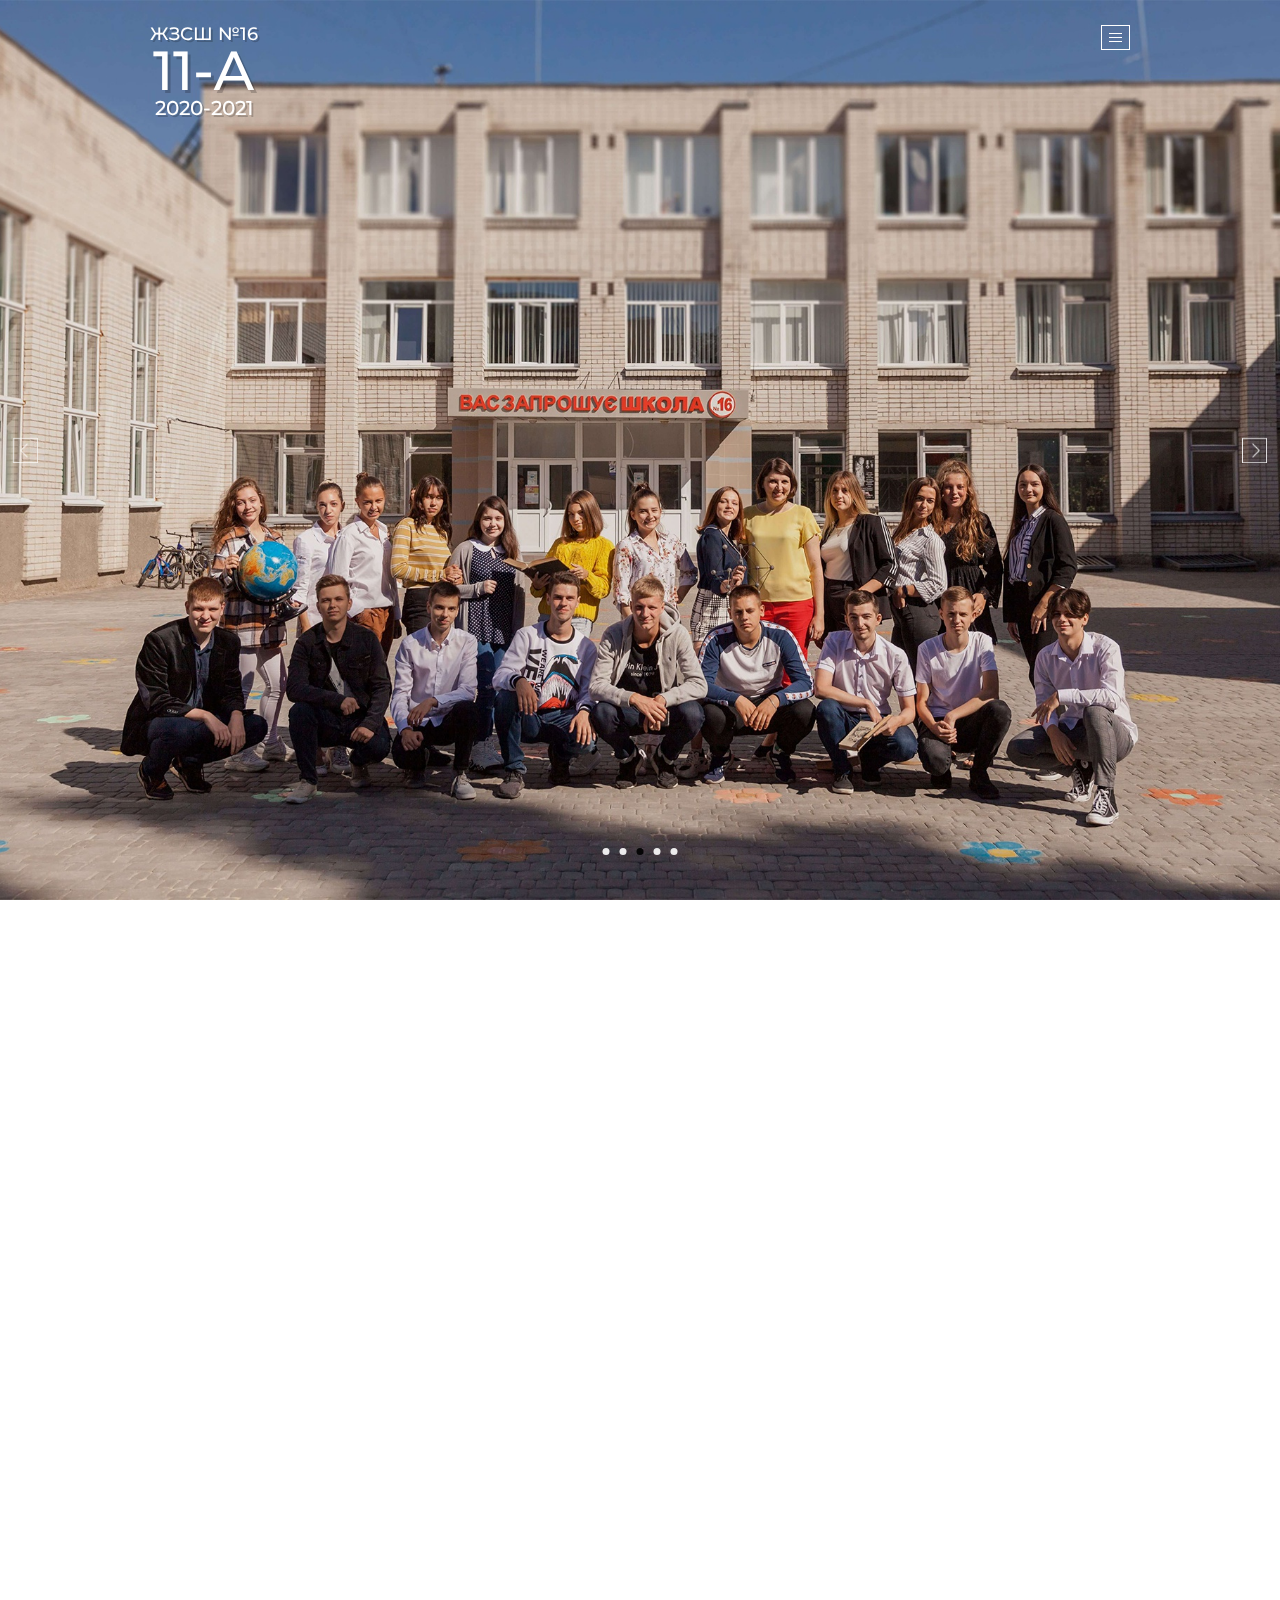
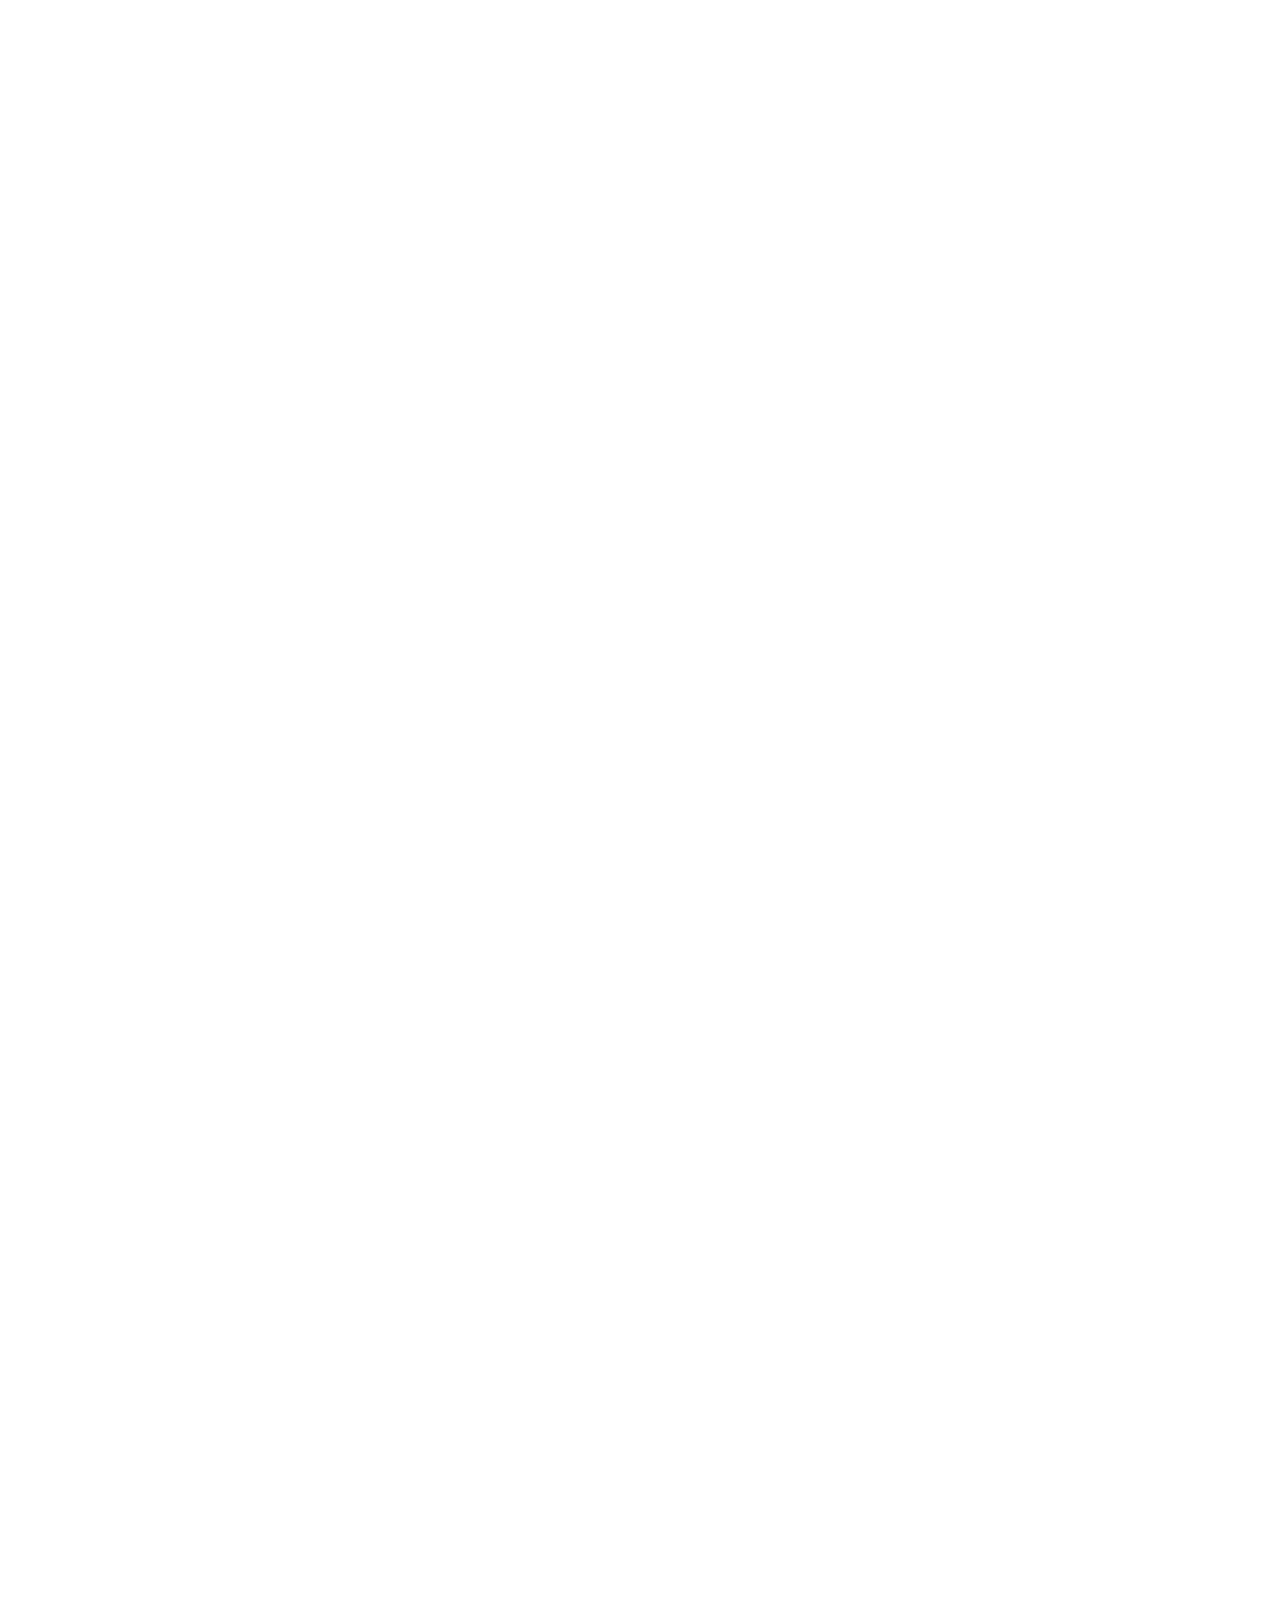
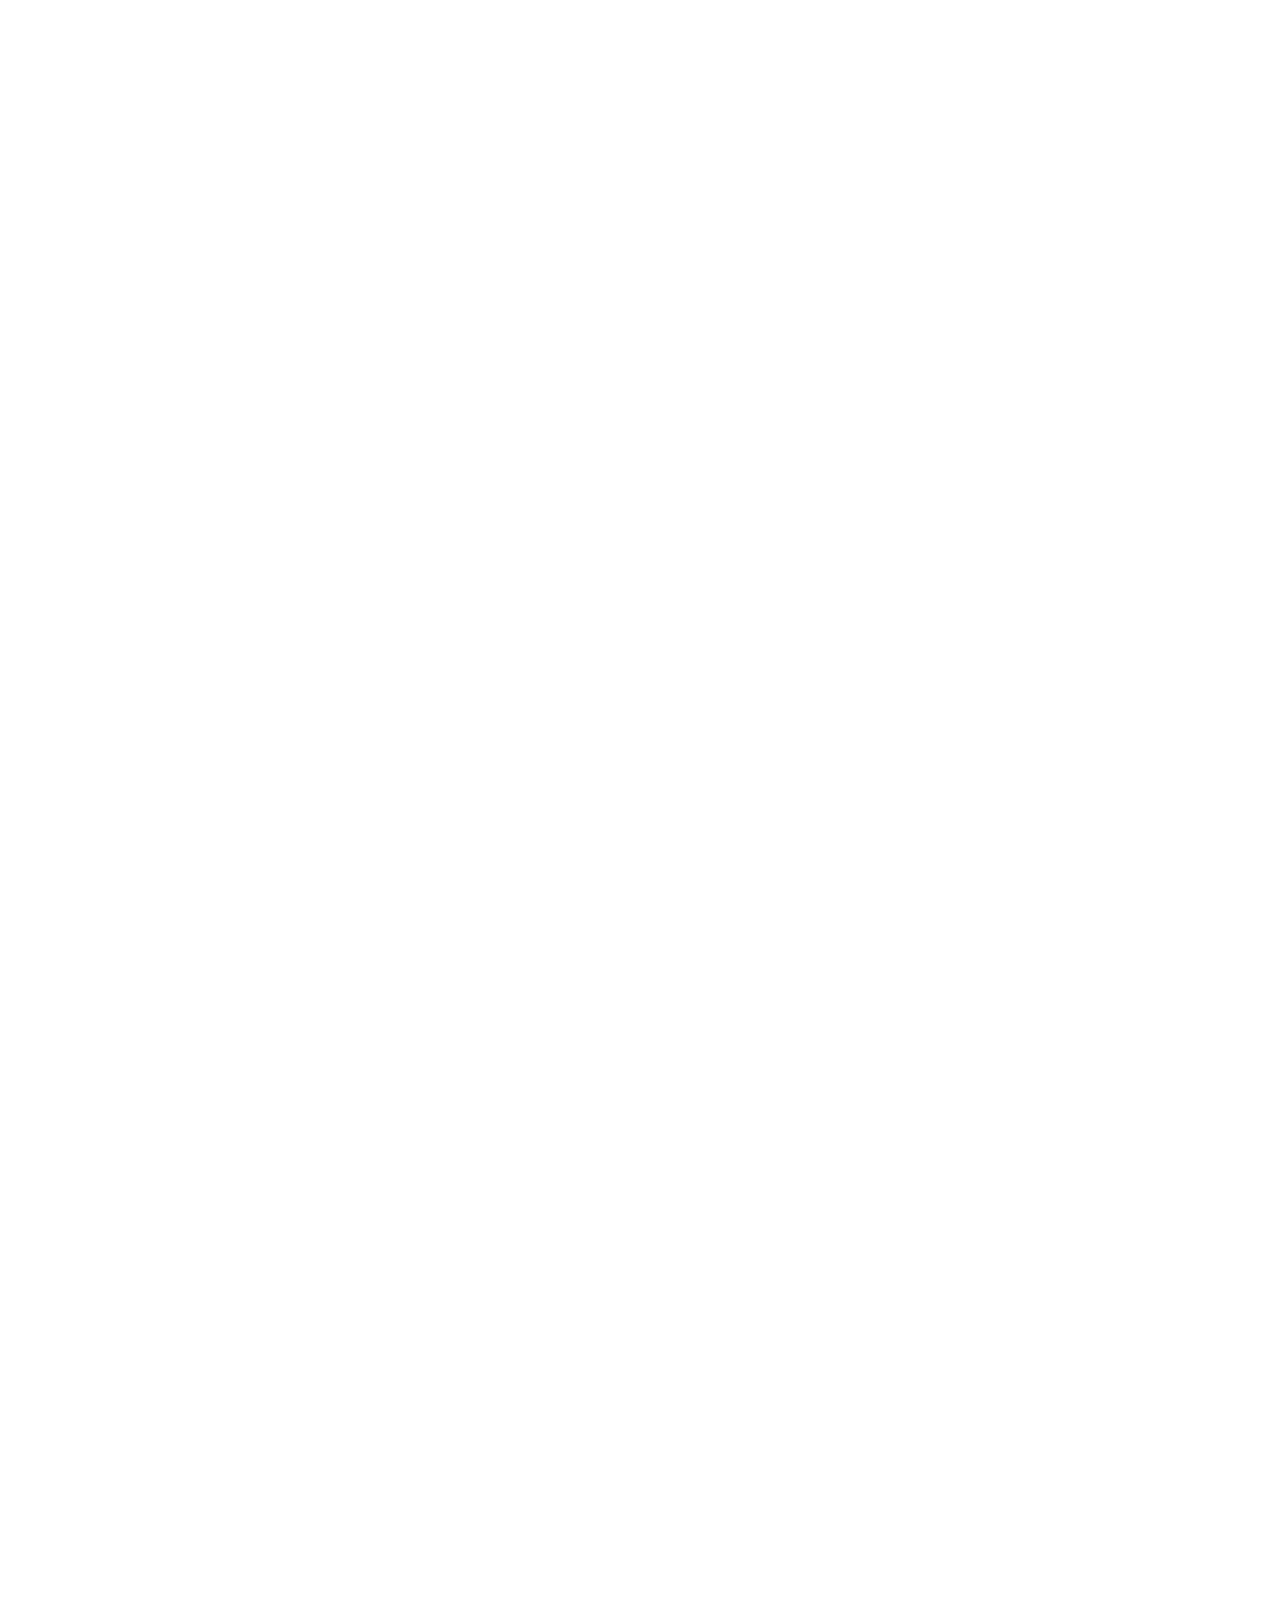
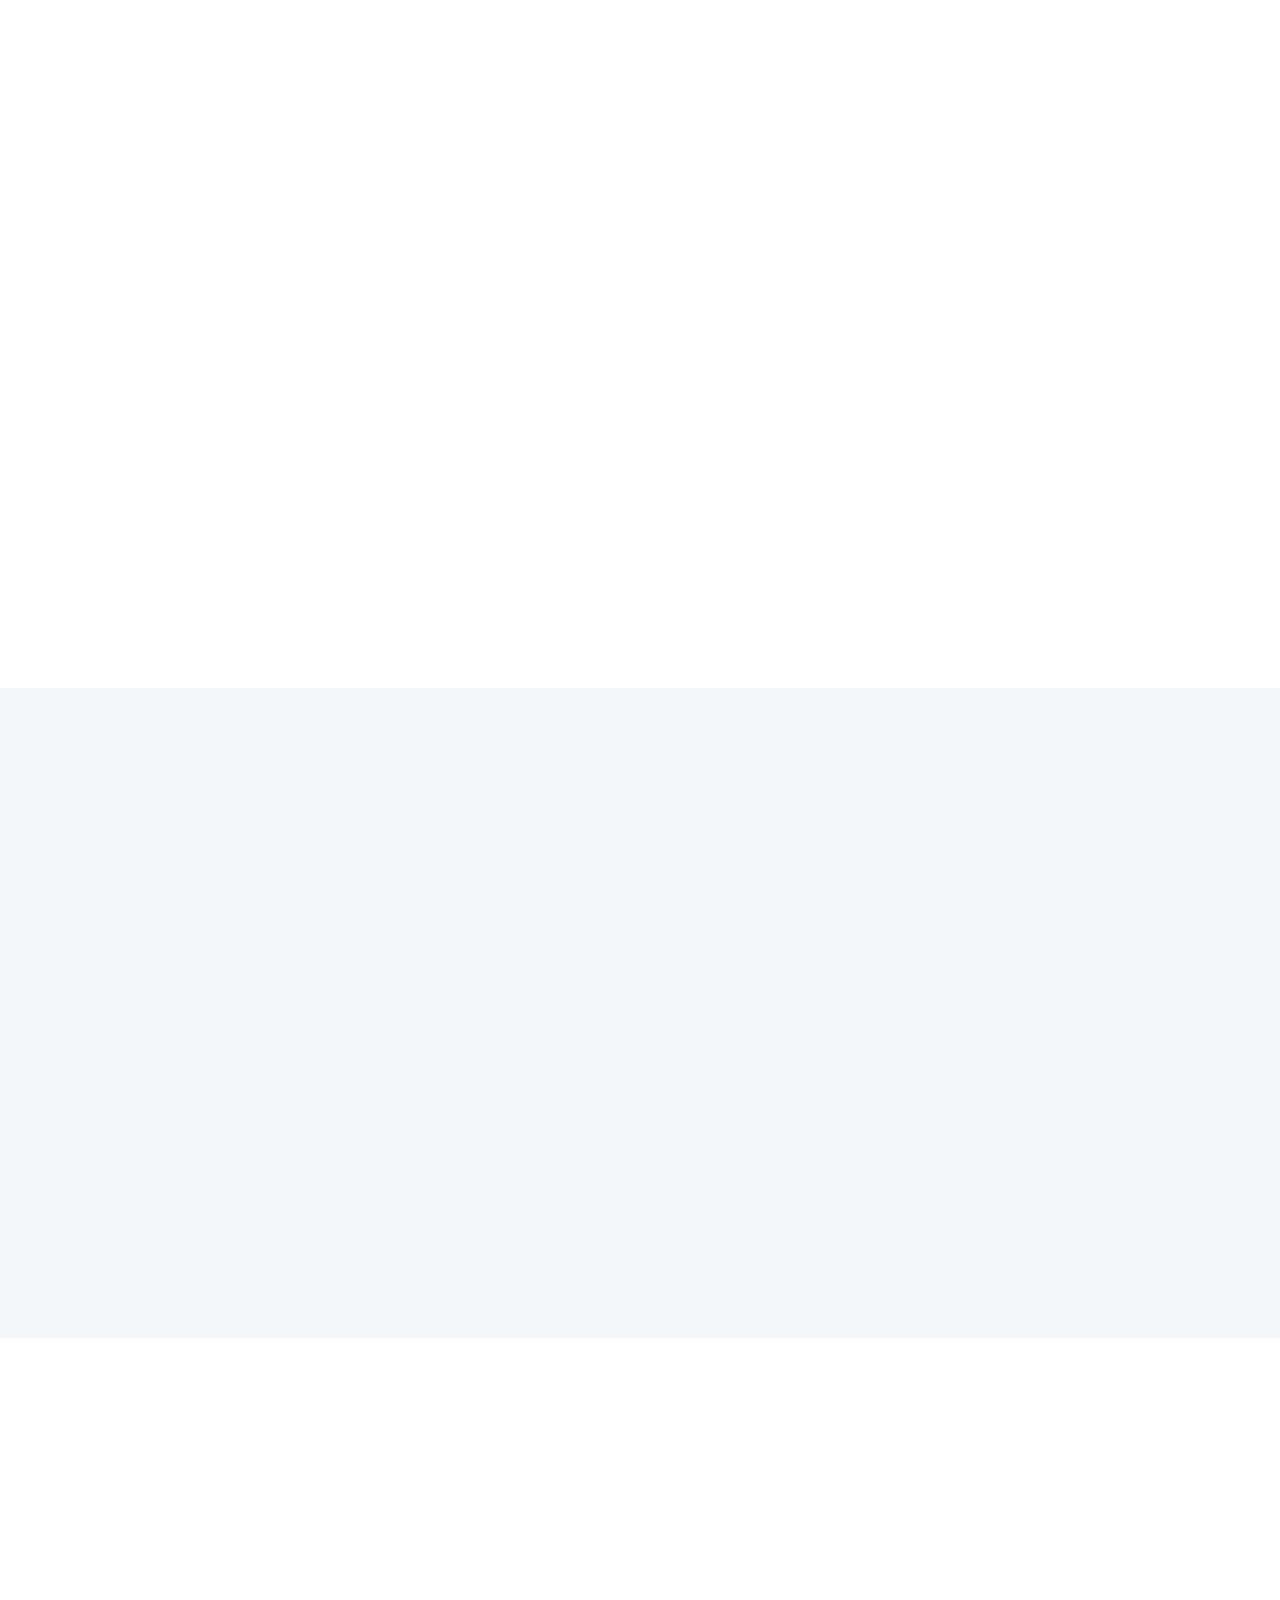
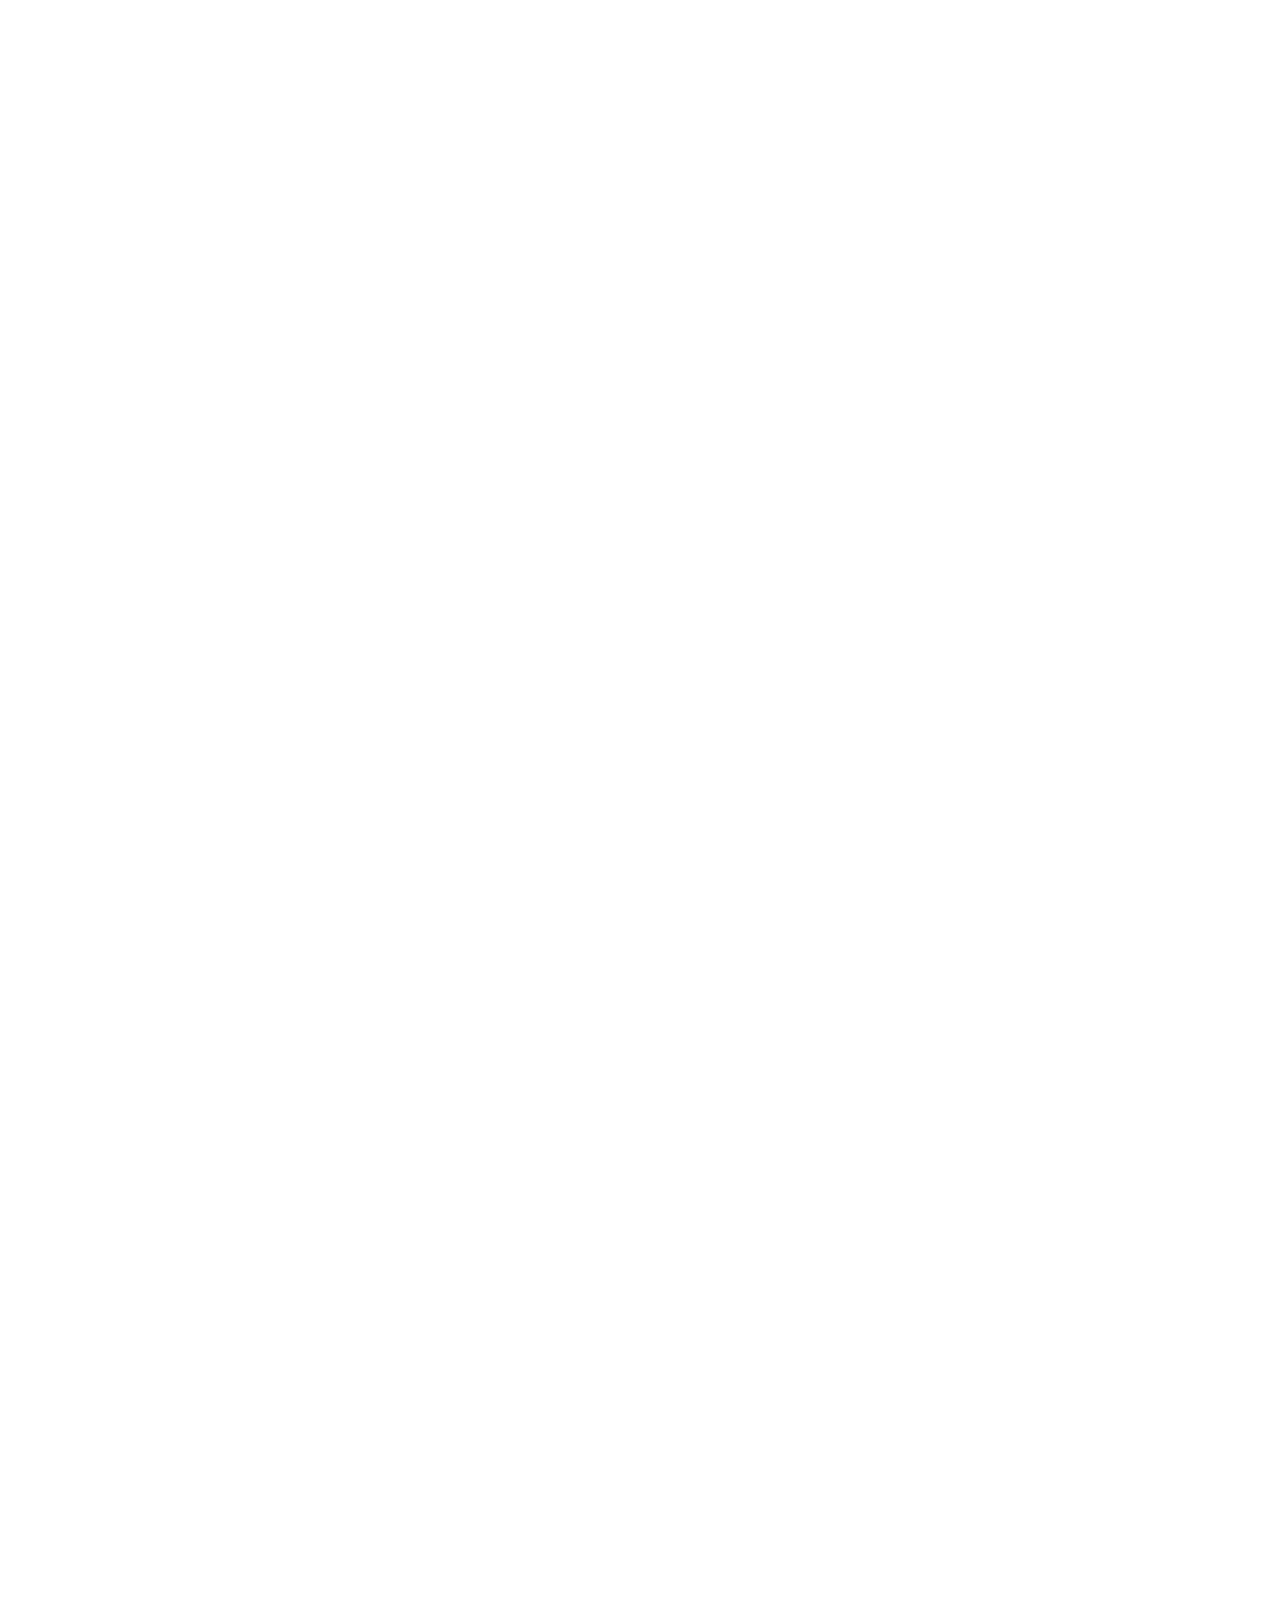
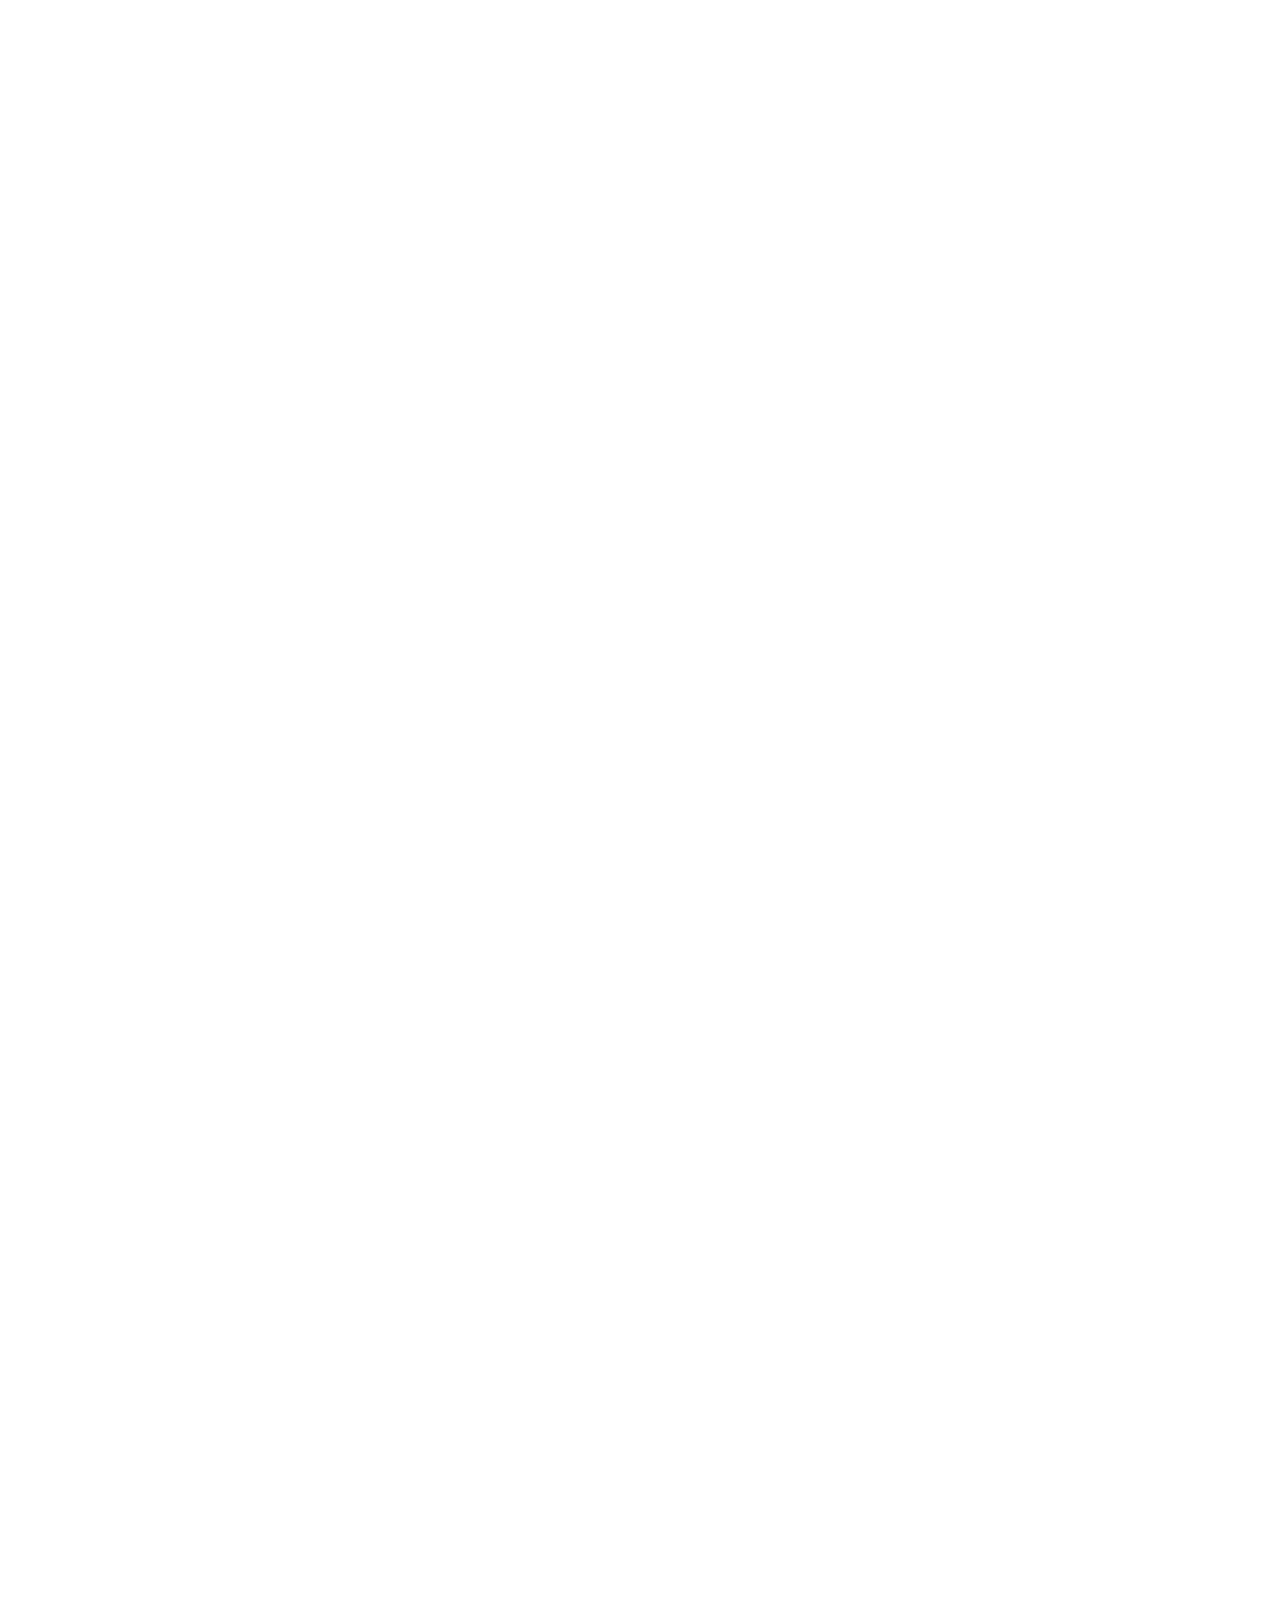
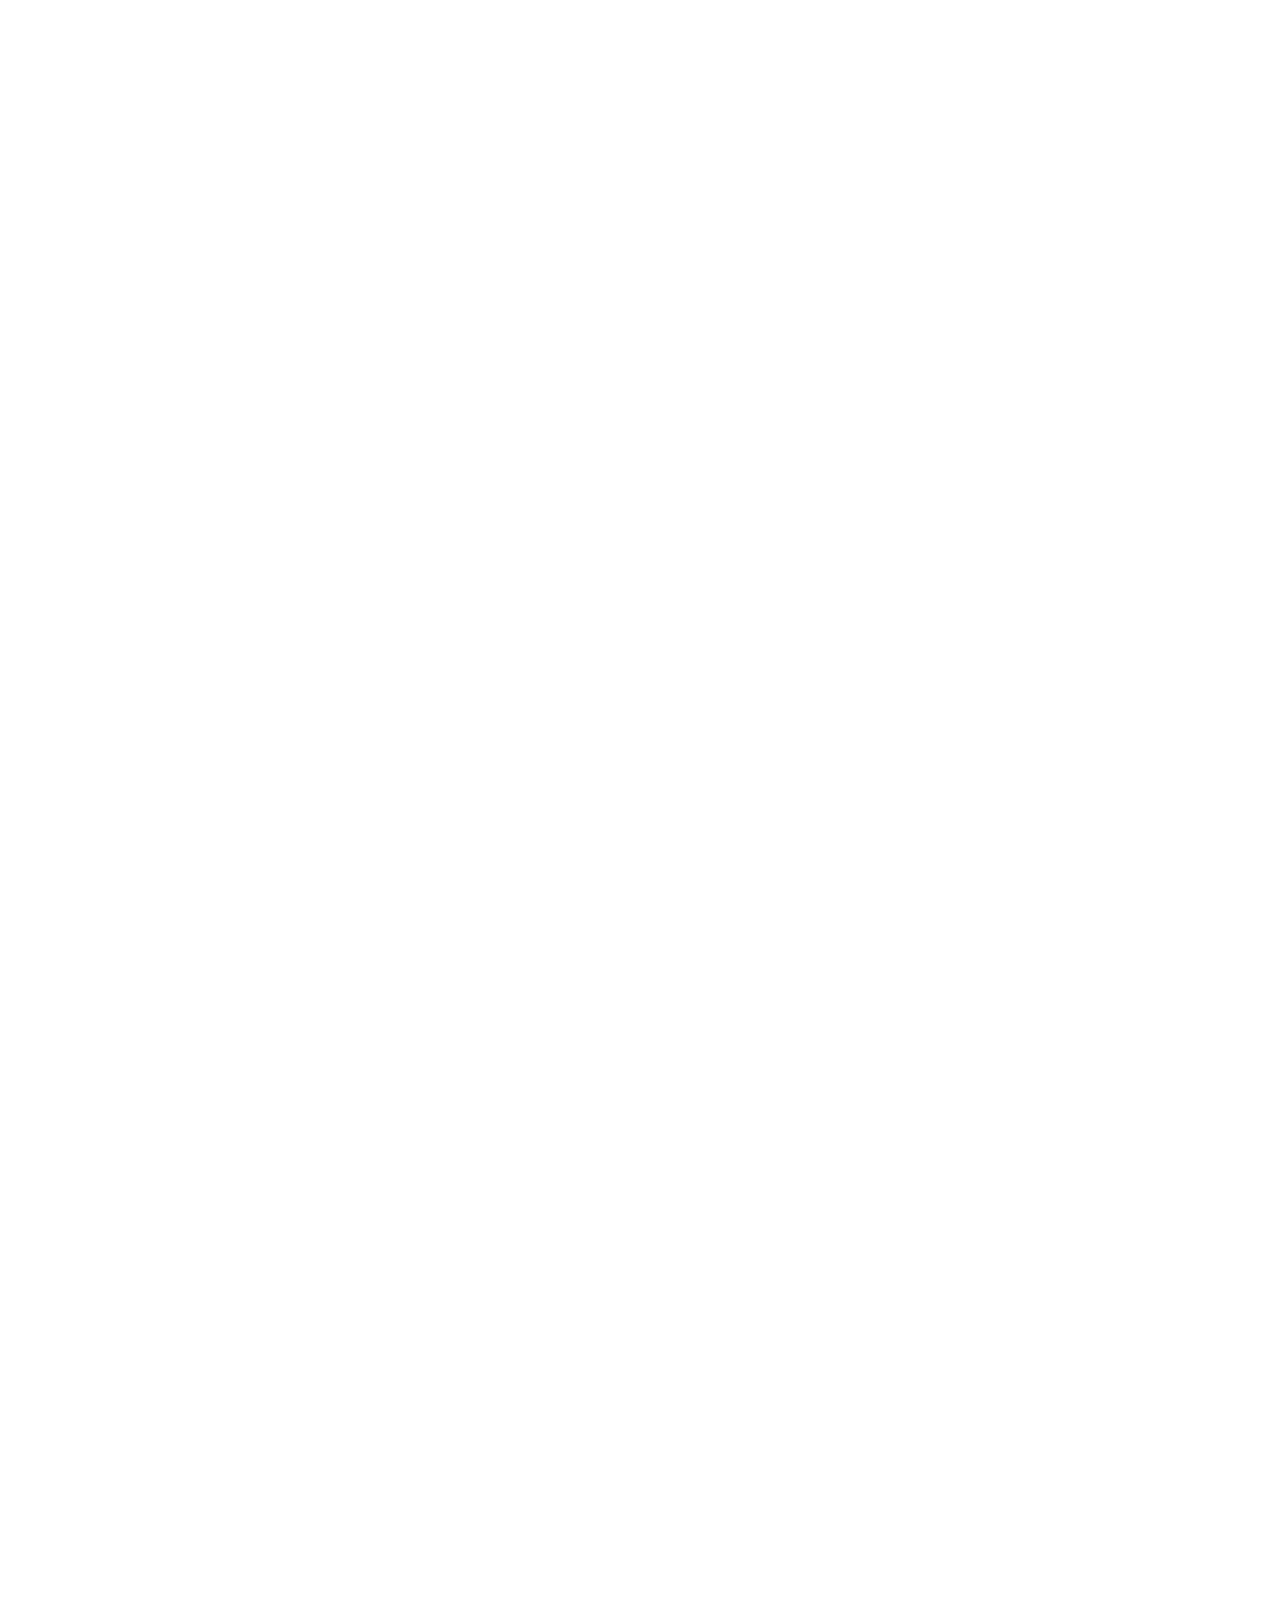
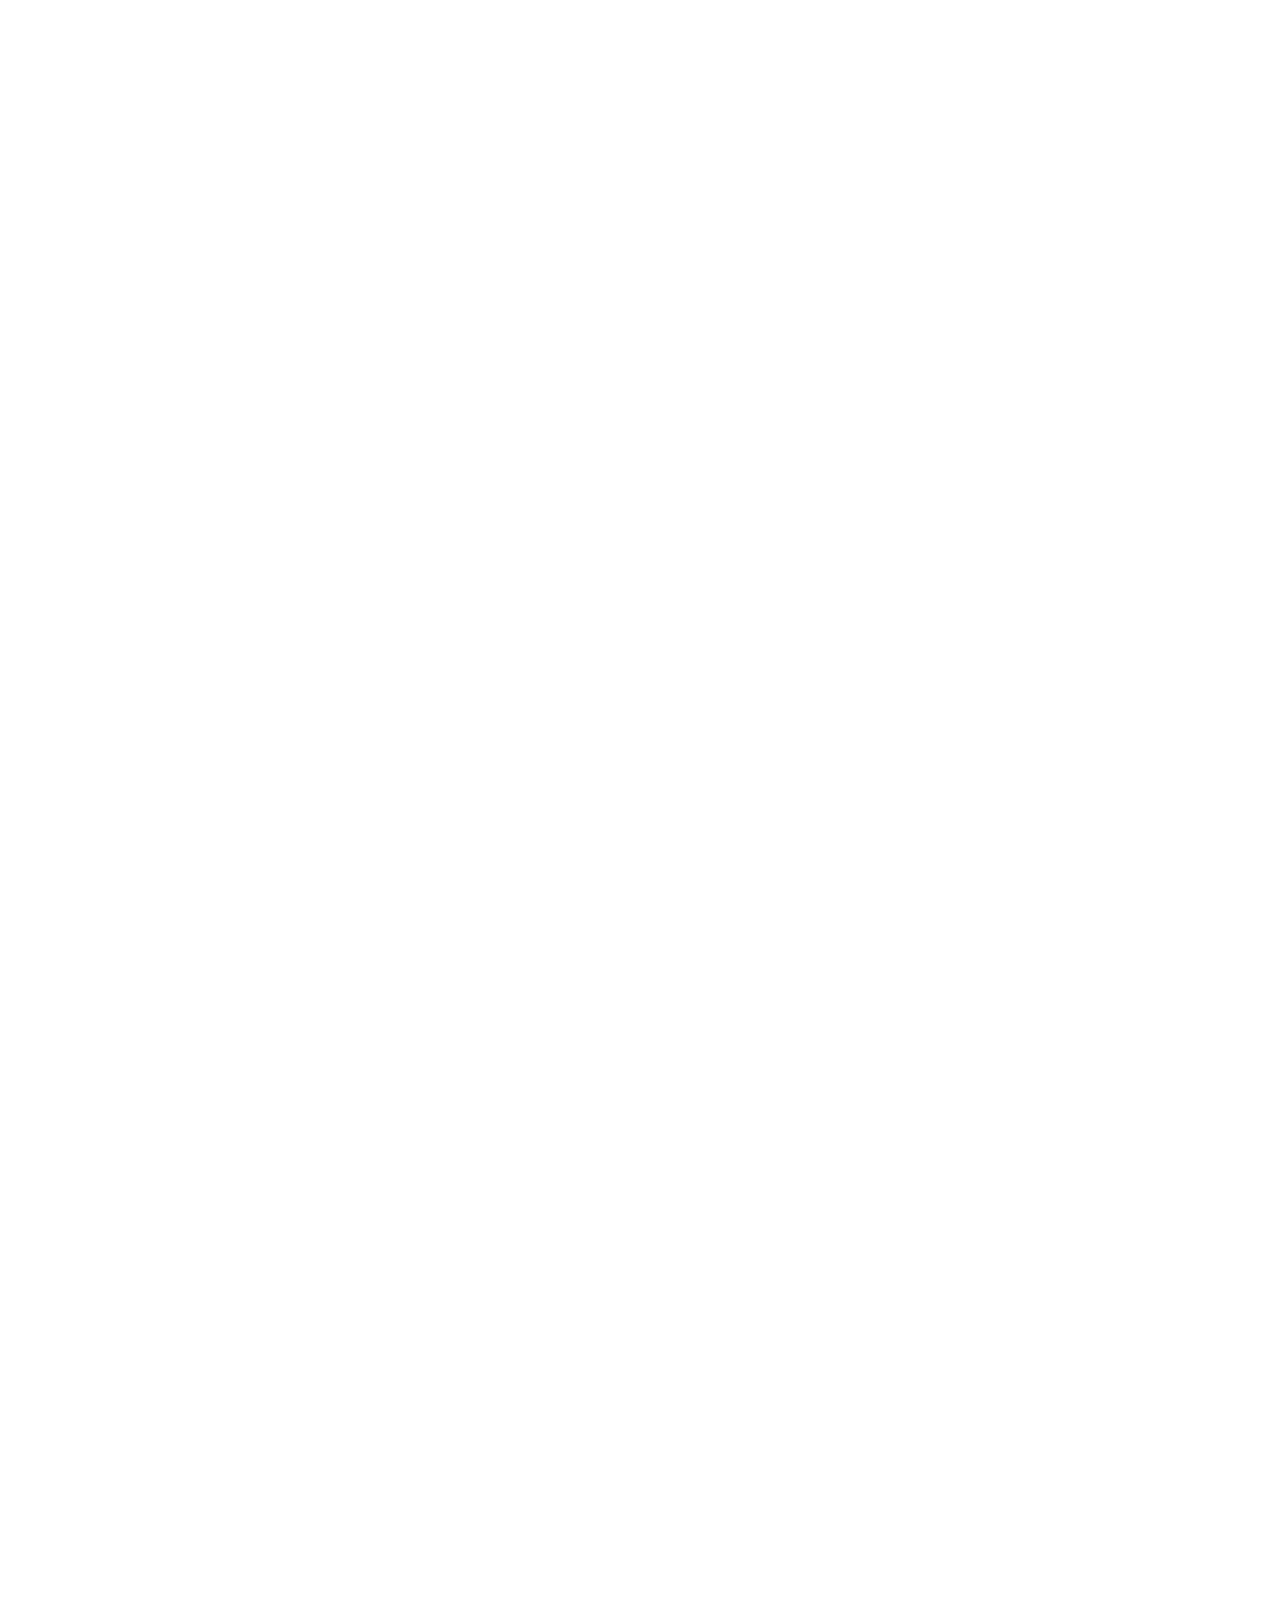
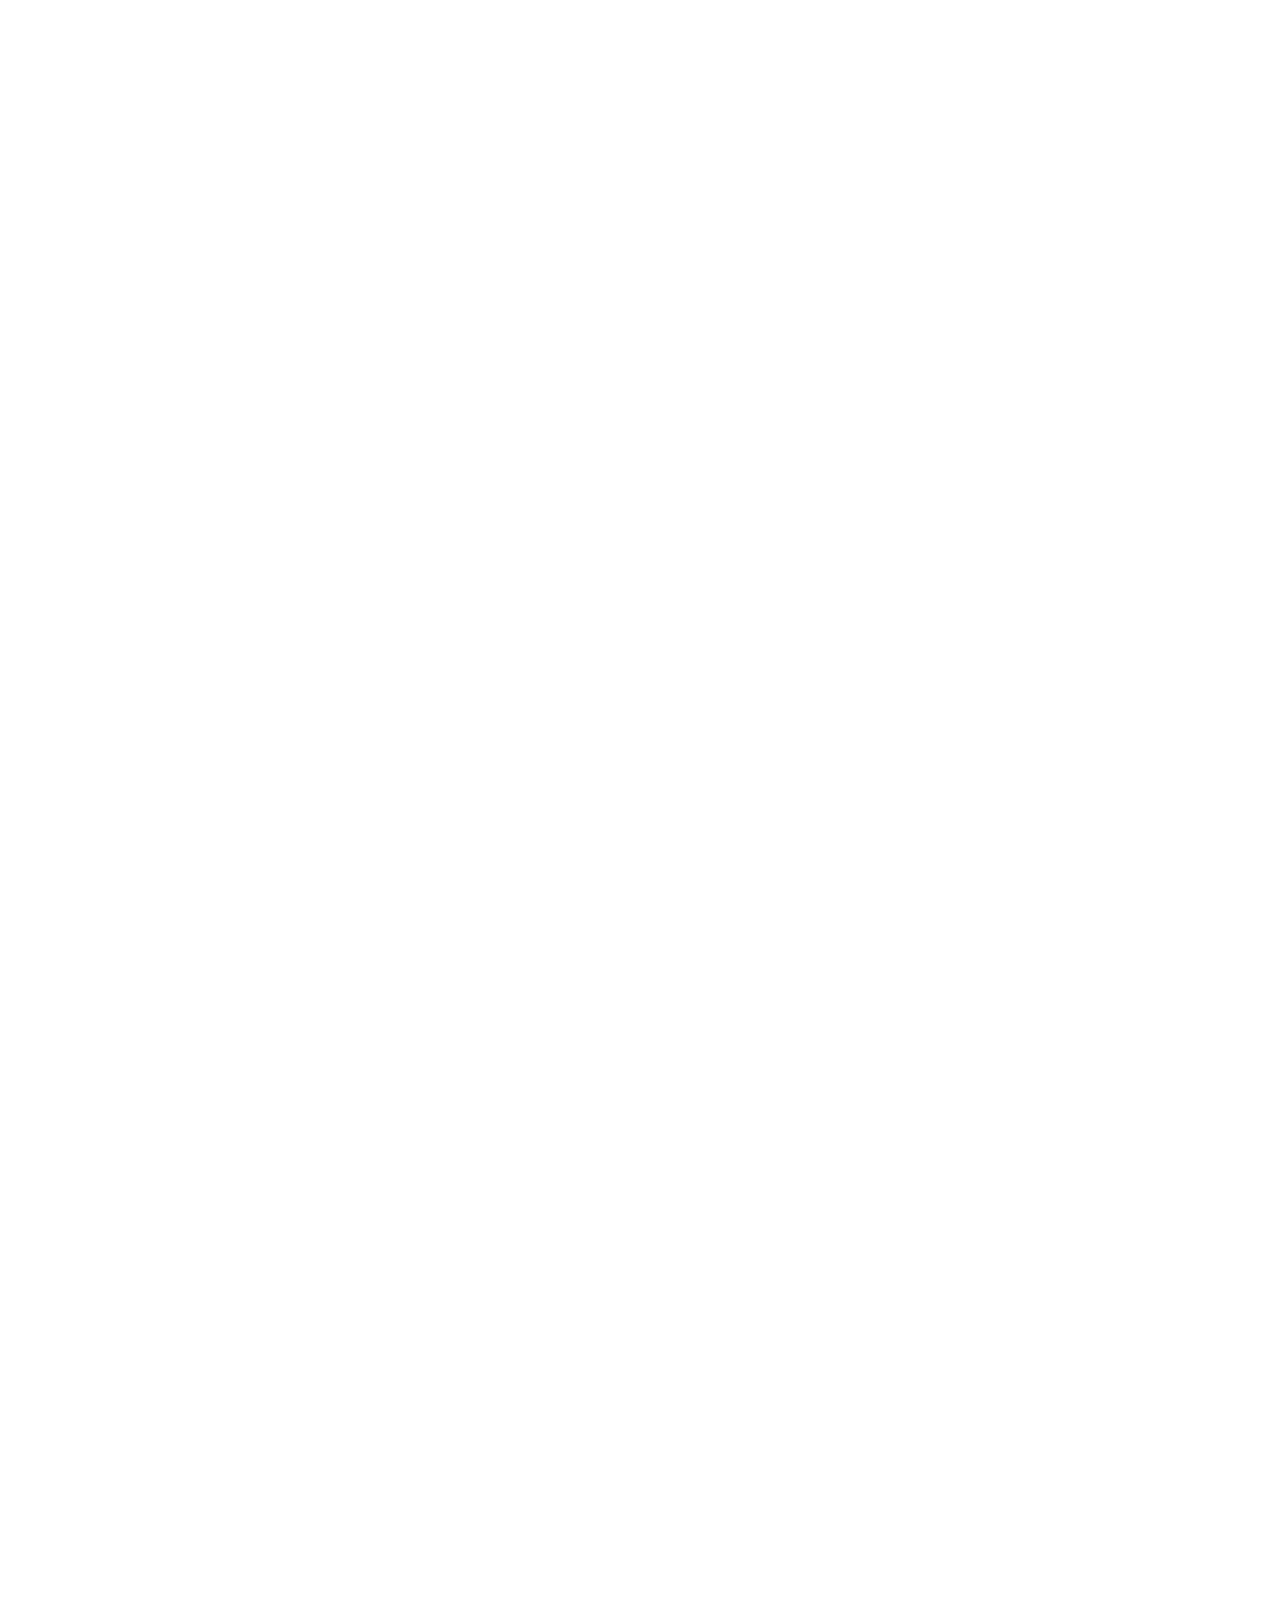
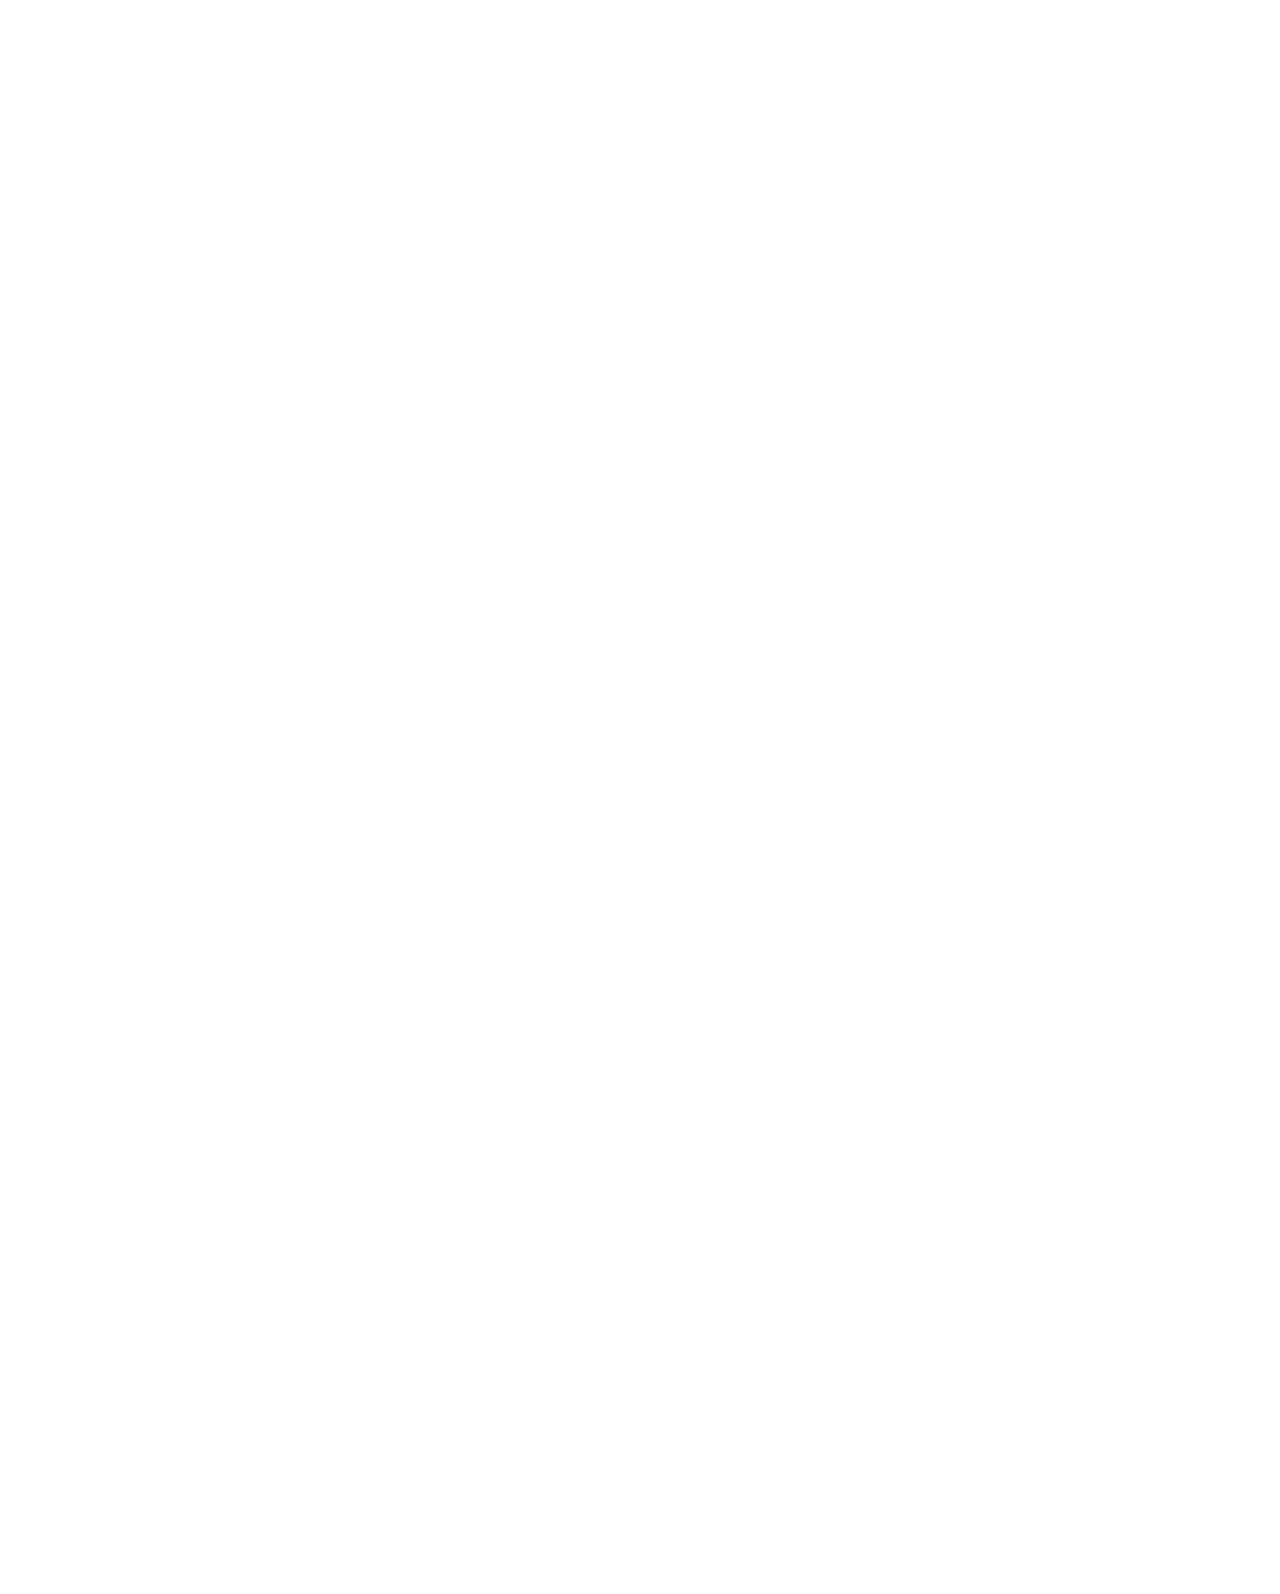
==== commit c4782223: "main 2" ====
--- a/index.html
+++ b/index.html
@@ -24,9 +24,9 @@
             <div class="header__item header__item_4"></div>
             <div class="header__item header__item_5"></div>
         </div>
-        <div class="header__main d-flex justify-content-between align-items-center">
-            <div class="header__logo d-flex flex-column align-items-center wow animate__animated animate__fadeInLeft" data-wow-delay="0.5s">
-                <p>ЖЗСШ №16</p>
+        <div class="header__main d-flex justify-content-between align-items-start">
+            <div class="header__logo d-flex flex-column align-items-center justify-content-center wow animate__animated animate__fadeInLeft" data-wow-delay="0.5s">
+                <p class="smaller">ЖЗСШ №16</p>
                 <h1>11-А</h1>
                 <p>2020-2021</p>
             </div>
@@ -83,13 +83,13 @@
                 <div class="col-lg-4 col-6 mt">
                     <div class="information__block wow animate__animated animate__fadeIn" data-wow-delay="0.2s">
                         <div class="information__text">
-                            <div class="information__figure spincrement text-center">35</div>
+                            <div class="information__figure spincrement text-center" id="date"></div>
                             <div class="information__dots d-flex justify-content-center align-items-center">
                                 <div class="information__dot"></div>
                                 <div class="information__dot"></div>
                                 <div class="information__dot"></div>
                             </div>
-                            <div class="information__data text-center">учнів в класі</div>
+                            <div class="information__data text-center">днів до випуску</div>
                         </div>
                     </div>
                 </div>
@@ -106,6 +106,33 @@
                         </div>
                     </div>
                 </div>
+                <div class="col-lg-4 col-6 mt">
+                    <div class="information__block wow animate__animated animate__fadeIn" data-wow-delay="0.2s">
+                        <div class="information__text">
+                            <div class="information__figure spincrement text-center">16</div>
+                            <div class="information__dots d-flex justify-content-center align-items-center">
+                                <div class="information__dot"></div>
+                                <div class="information__dot"></div>
+                                <div class="information__dot"></div>
+                            </div>
+                            <div class="information__data text-center">кількість предметів</div>
+                        </div>
+                    </div>
+                </div>
+                <div class="col-lg-4 col-6 mt">
+                    <div class="information__block wow animate__animated animate__fadeIn" data-wow-delay="0.2s">
+                        <div class="information__text">
+                            <div class="information__figure spincrement text-center">35</div>
+                            <div class="information__dots d-flex justify-content-center align-items-center">
+                                <div class="information__dot"></div>
+                                <div class="information__dot"></div>
+                                <div class="information__dot"></div>
+                            </div>
+                            <div class="information__data text-center">учнів в класі</div>
+                        </div>
+                    </div>
+                </div>
+                
                 <div class="col-lg-4 col-6 mt">
                     <div class="information__block wow animate__animated animate__fadeIn" data-wow-delay="0.2s">
                         <div class="information__text">
@@ -133,32 +160,8 @@
                         </div>
                     </div>
                 </div>
-                <div class="col-lg-4 col-6 mt">
-                    <div class="information__block wow animate__animated animate__fadeIn" data-wow-delay="0.2s">
-                        <div class="information__text">
-                            <div class="information__figure spincrement text-center">13</div>
-                            <div class="information__dots d-flex justify-content-center align-items-center">
-                                <div class="information__dot"></div>
-                                <div class="information__dot"></div>
-                                <div class="information__dot"></div>
-                            </div>
-                            <div class="information__data text-center">учнів приєдналося після 9-го класу</div>
-                        </div>
-                    </div>
-                </div>
-                <div class="col-lg-4 col-6 mt">
-                    <div class="information__block wow animate__animated animate__fadeIn" data-wow-delay="0.2s">
-                        <div class="information__text">
-                            <div class="information__figure spincrement text-center">5</div>
-                            <div class="information__dots d-flex justify-content-center align-items-center">
-                                <div class="information__dot"></div>
-                                <div class="information__dot"></div>
-                                <div class="information__dot"></div>
-                            </div>
-                            <div class="information__data text-center">учнів покинуло після 9-го класу</div>
-                        </div>
-                    </div>
-                </div>
+                
+                
             </div>
         </div>
     </section>
@@ -3927,7 +3930,7 @@
                             <img src="img/teachers/math.jpg" alt="" class="img-fluid teachers__photo">
                         </div>
                         <div class="teachers__subject d-flex justify-content-center align-items-center">
-                            <p class="text-center">Алгебра / Геометрія</p>
+                            <p class="text-center">Математика</p>
                         </div>
                         <div class="teachers__line"></div>
                         <p class="teachers__surname text-center">Міхєєва</p>
--- a/css/style.css
+++ b/css/style.css
@@ -483,7 +483,7 @@
   }*/
 }
 .header .header__main .header__logo h1 {
-  font-size: 35px;
+  font-size: 55px;
   font-weight: 500;
   color: #fff;
   line-height: 1;
@@ -492,9 +492,12 @@
 .header .header__main .header__logo p {
   color: #fff;
   font-weight: 500;
-  font-size: 14px;
+  font-size: 20px;
   line-height: 1;
   text-shadow: 2px 2px rgba(0, 0, 0, 0.2);
+}
+.header .header__main .header__logo p.smaller {
+  font-size: 18px;
 }
 .header .header__down {
   background: url("../img/header/arrow-down.png") 0 0/100% no-repeat;
@@ -531,6 +534,7 @@
   color: #000;
   font-size: 35px;
   margin-bottom: 15px;
+  font-weight: 500;
   /*display: inline-flex;
   left: 50%;
   transform: translate(-50%, 0);*/
@@ -544,6 +548,15 @@
       bottom: -20%;
       background-color: $third-color;
   }*/
+}
+.information .information__block .information__figure.hidden {
+  display: none;
+}
+.information .information__block .information__figure.hidden {
+  display: none;
+}
+.information .information__block .information__figure.visible {
+  display: block;
 }
 .information .information__block .information__dot {
   margin-right: 5px;
@@ -1844,7 +1857,13 @@
     font-size: 32px !important;
   }
   .header .header__logo h1 {
-    font-size: 32px !important;
+    font-size: 45px !important;
+  }
+  .header .header__logo p {
+    font-size: 16px !important;
+  }
+  .header .header__logo p.smaller {
+    font-size: 15px !important;
   }
 
   .title-mb {
@@ -2245,6 +2264,15 @@
   }
   .header .header__logo {
     left: 40px !important;
+  }
+  .header .header__logo h1 {
+    font-size: 40px !important;
+  }
+  .header .header__logo p {
+    font-size: 15px !important;
+  }
+  .header .header__logo p.smaller {
+    font-size: 14px !important;
   }
   .header .header__burgwrapper {
     right: 40px !important;
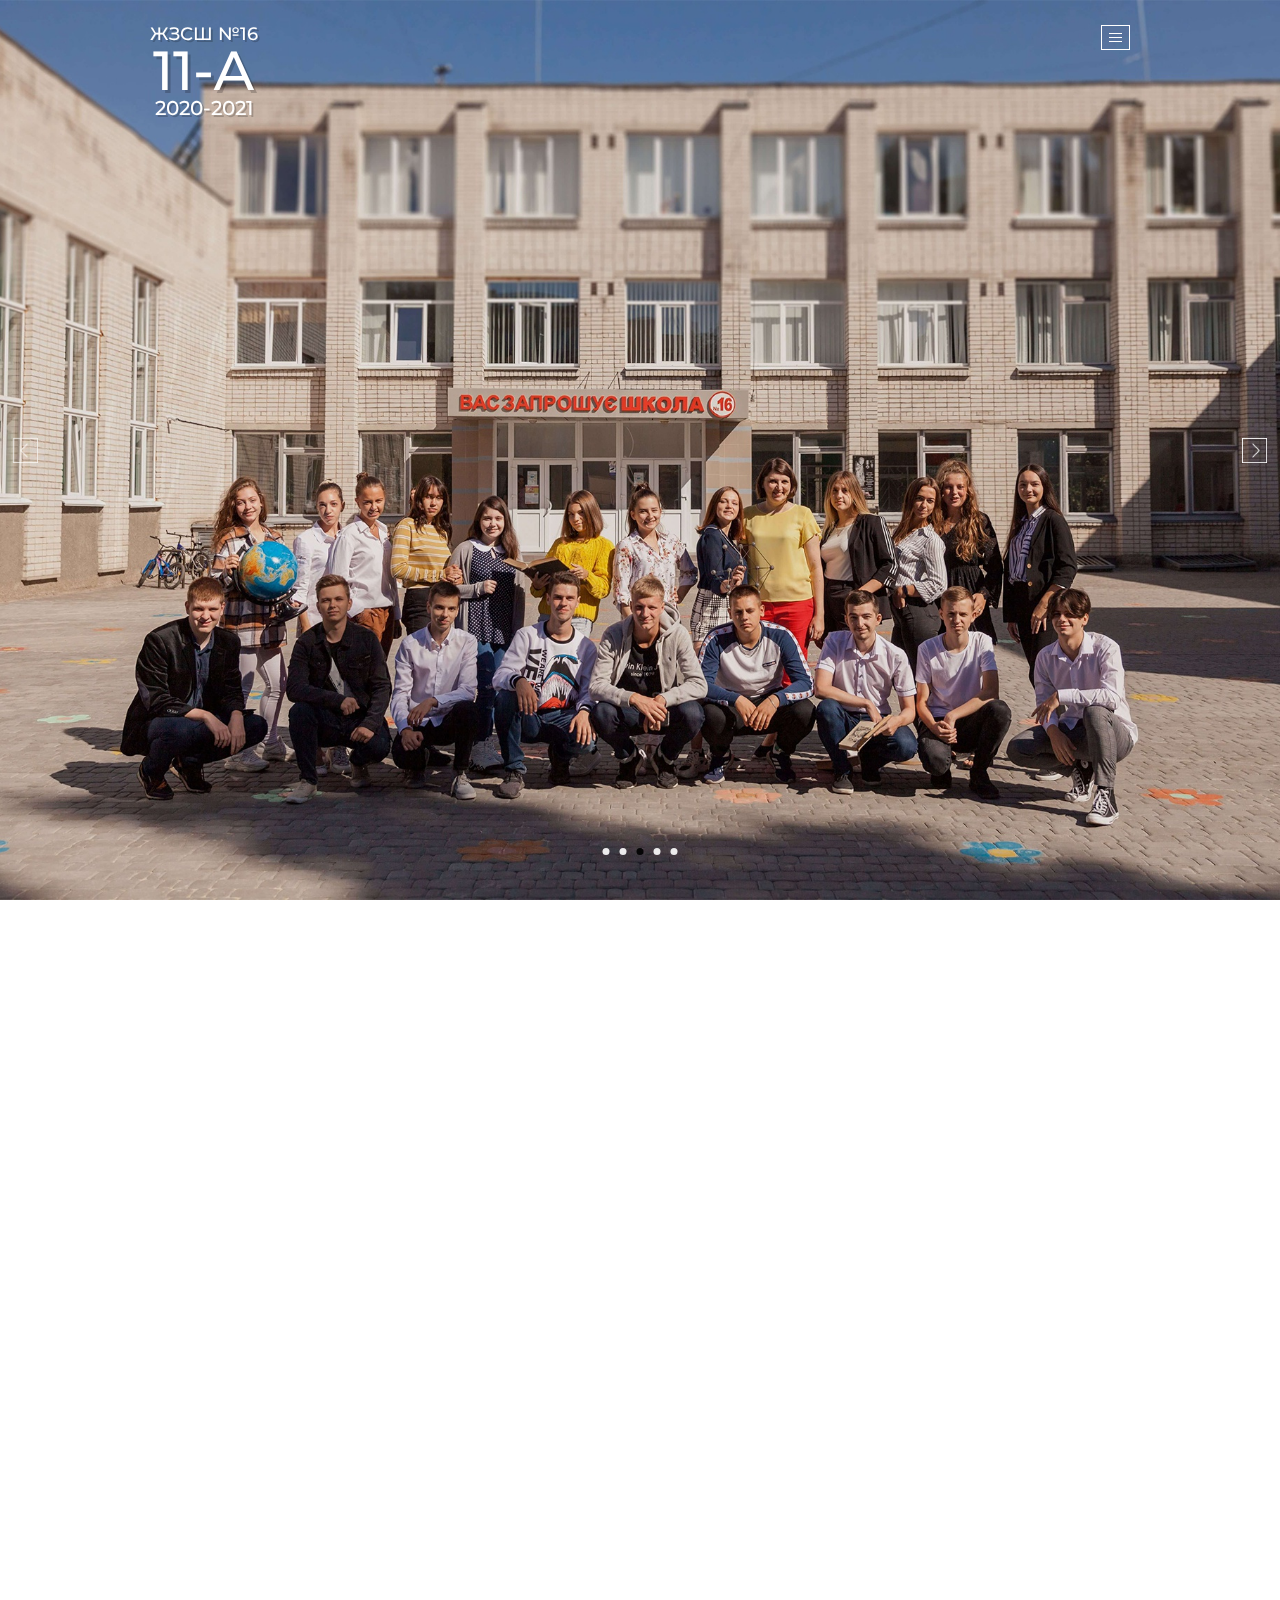
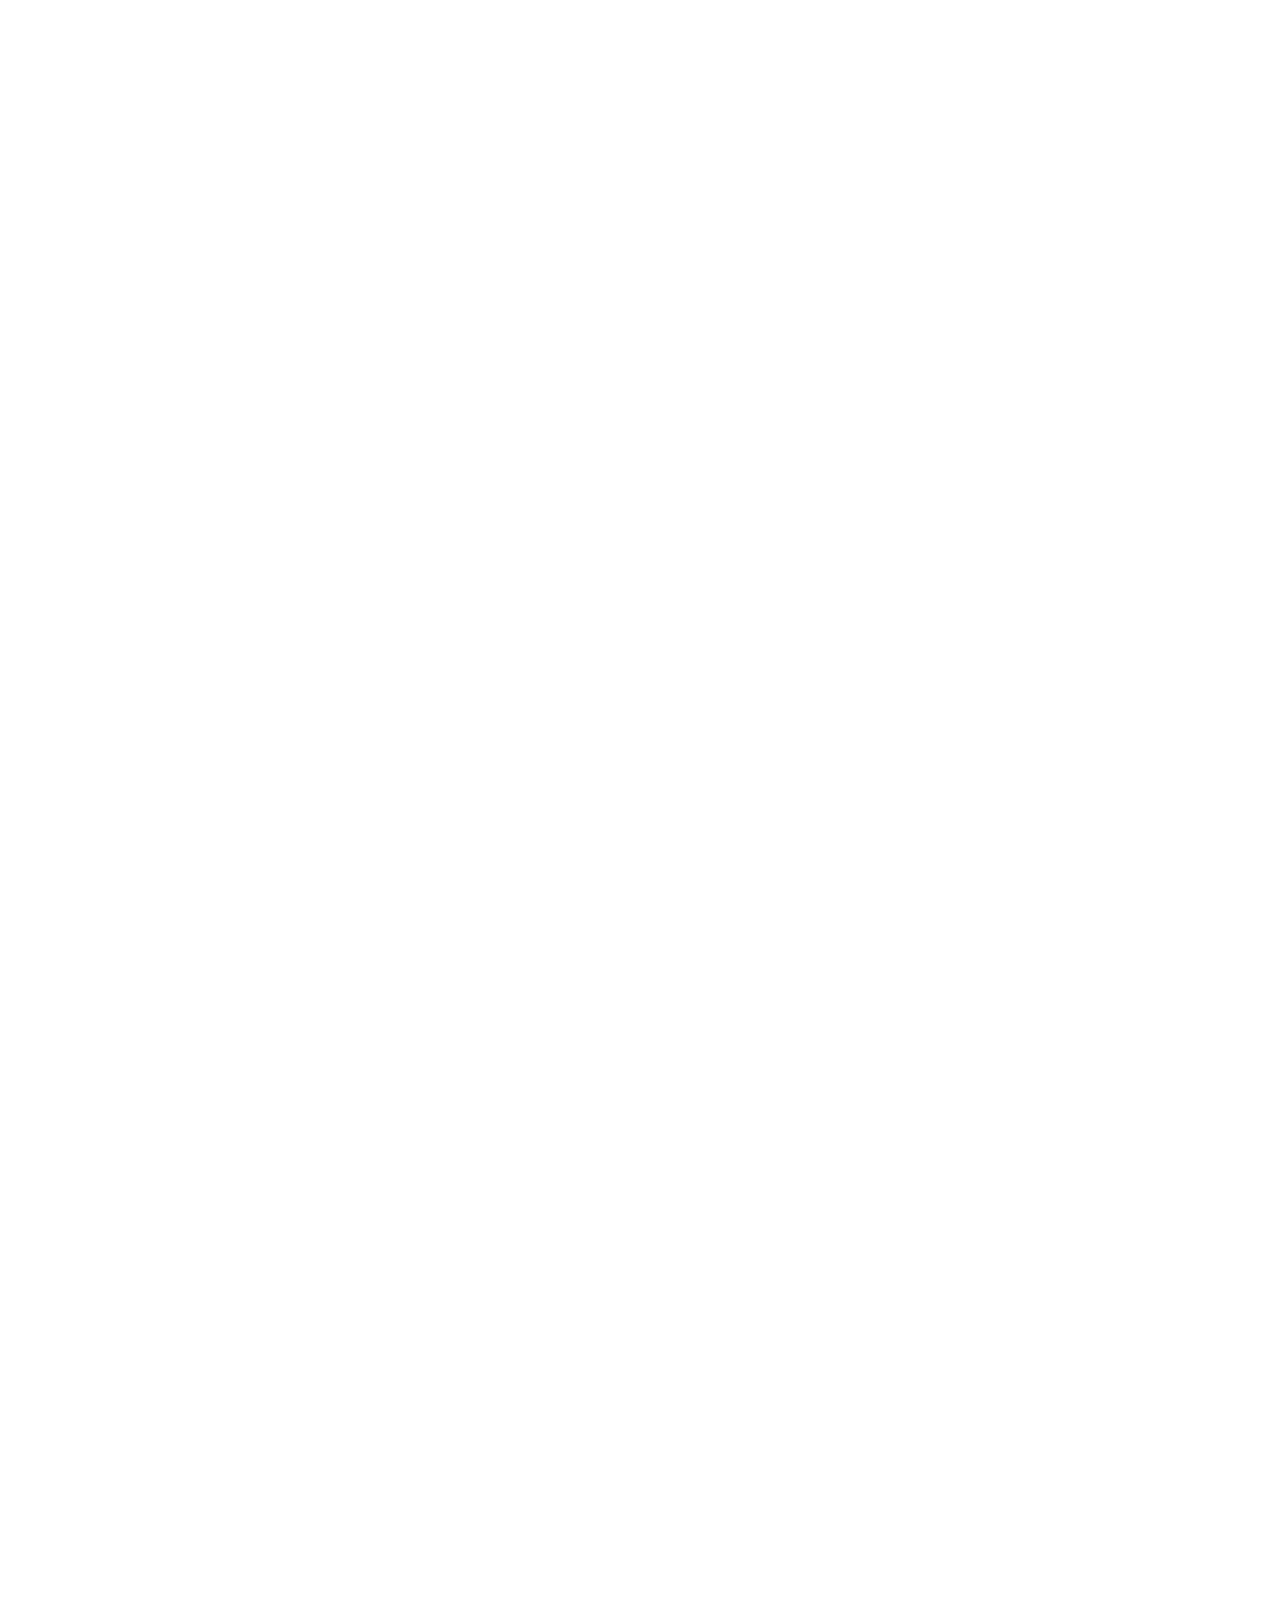
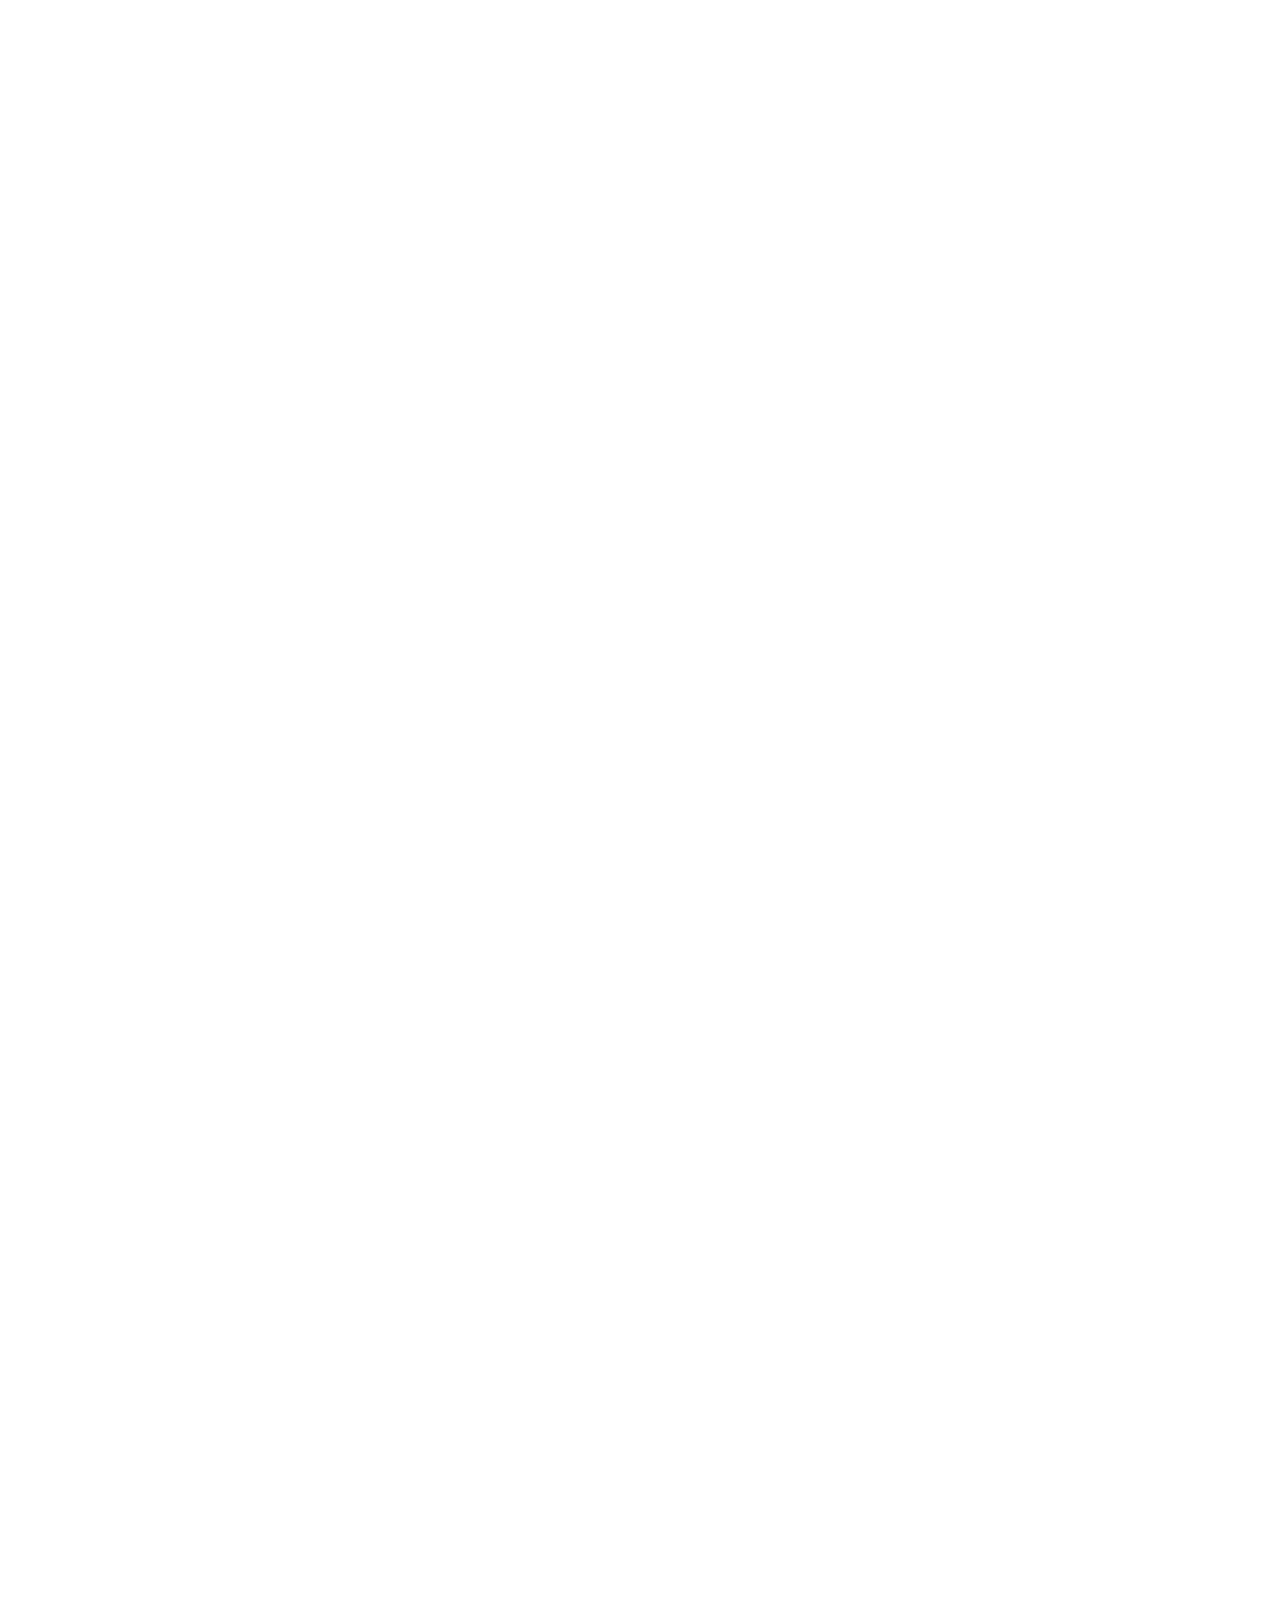
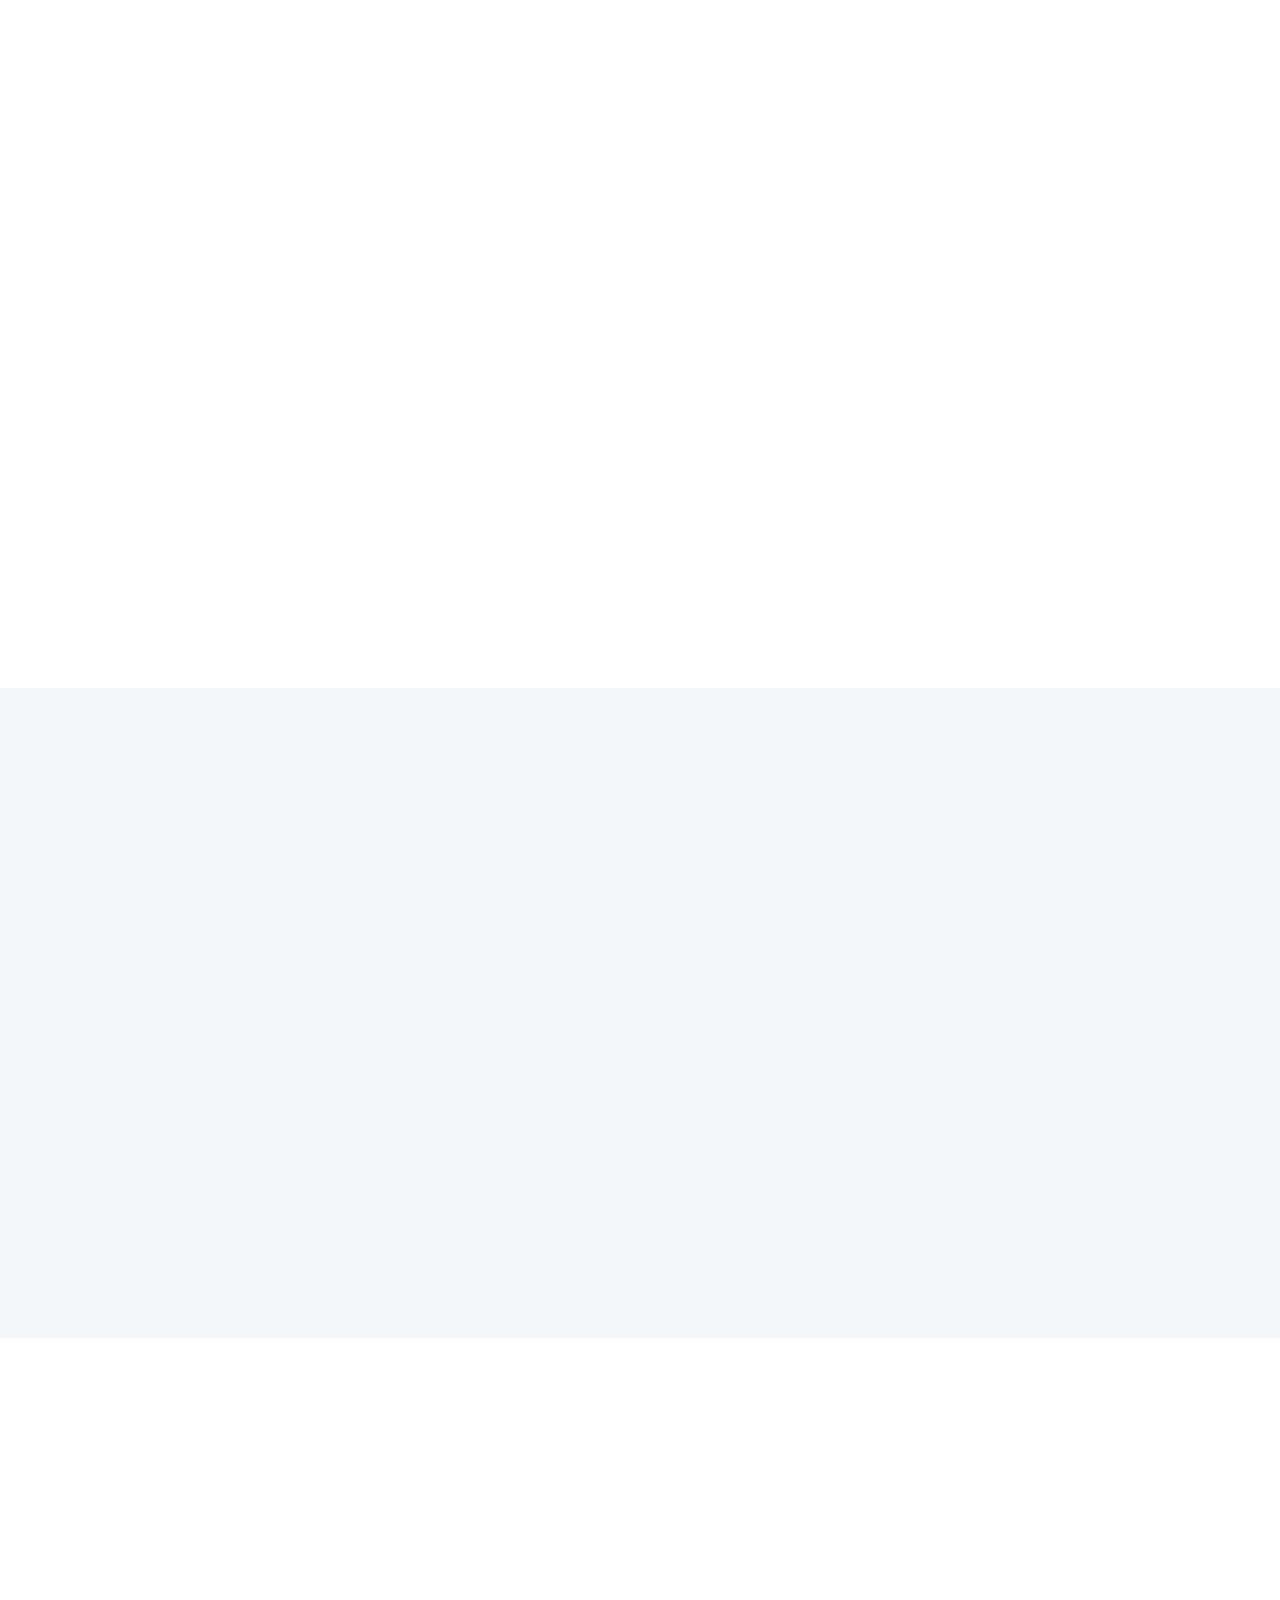
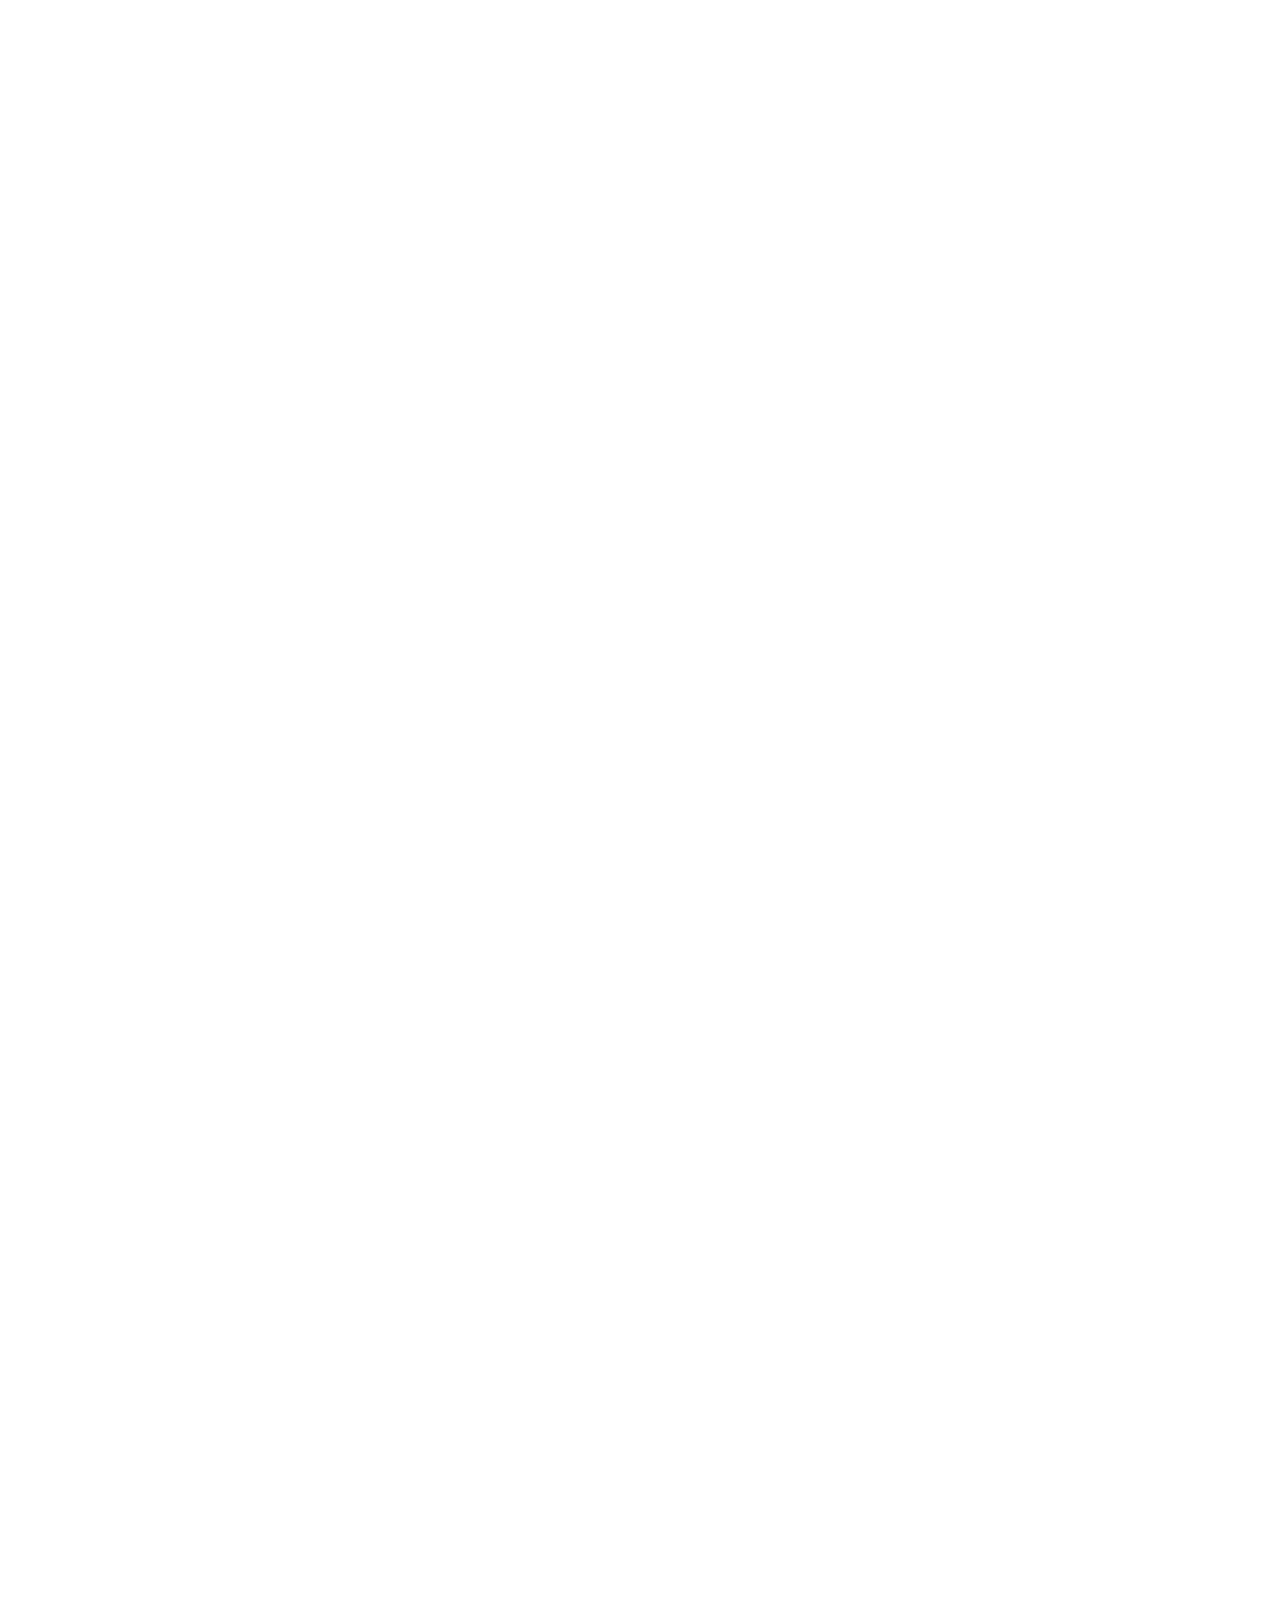
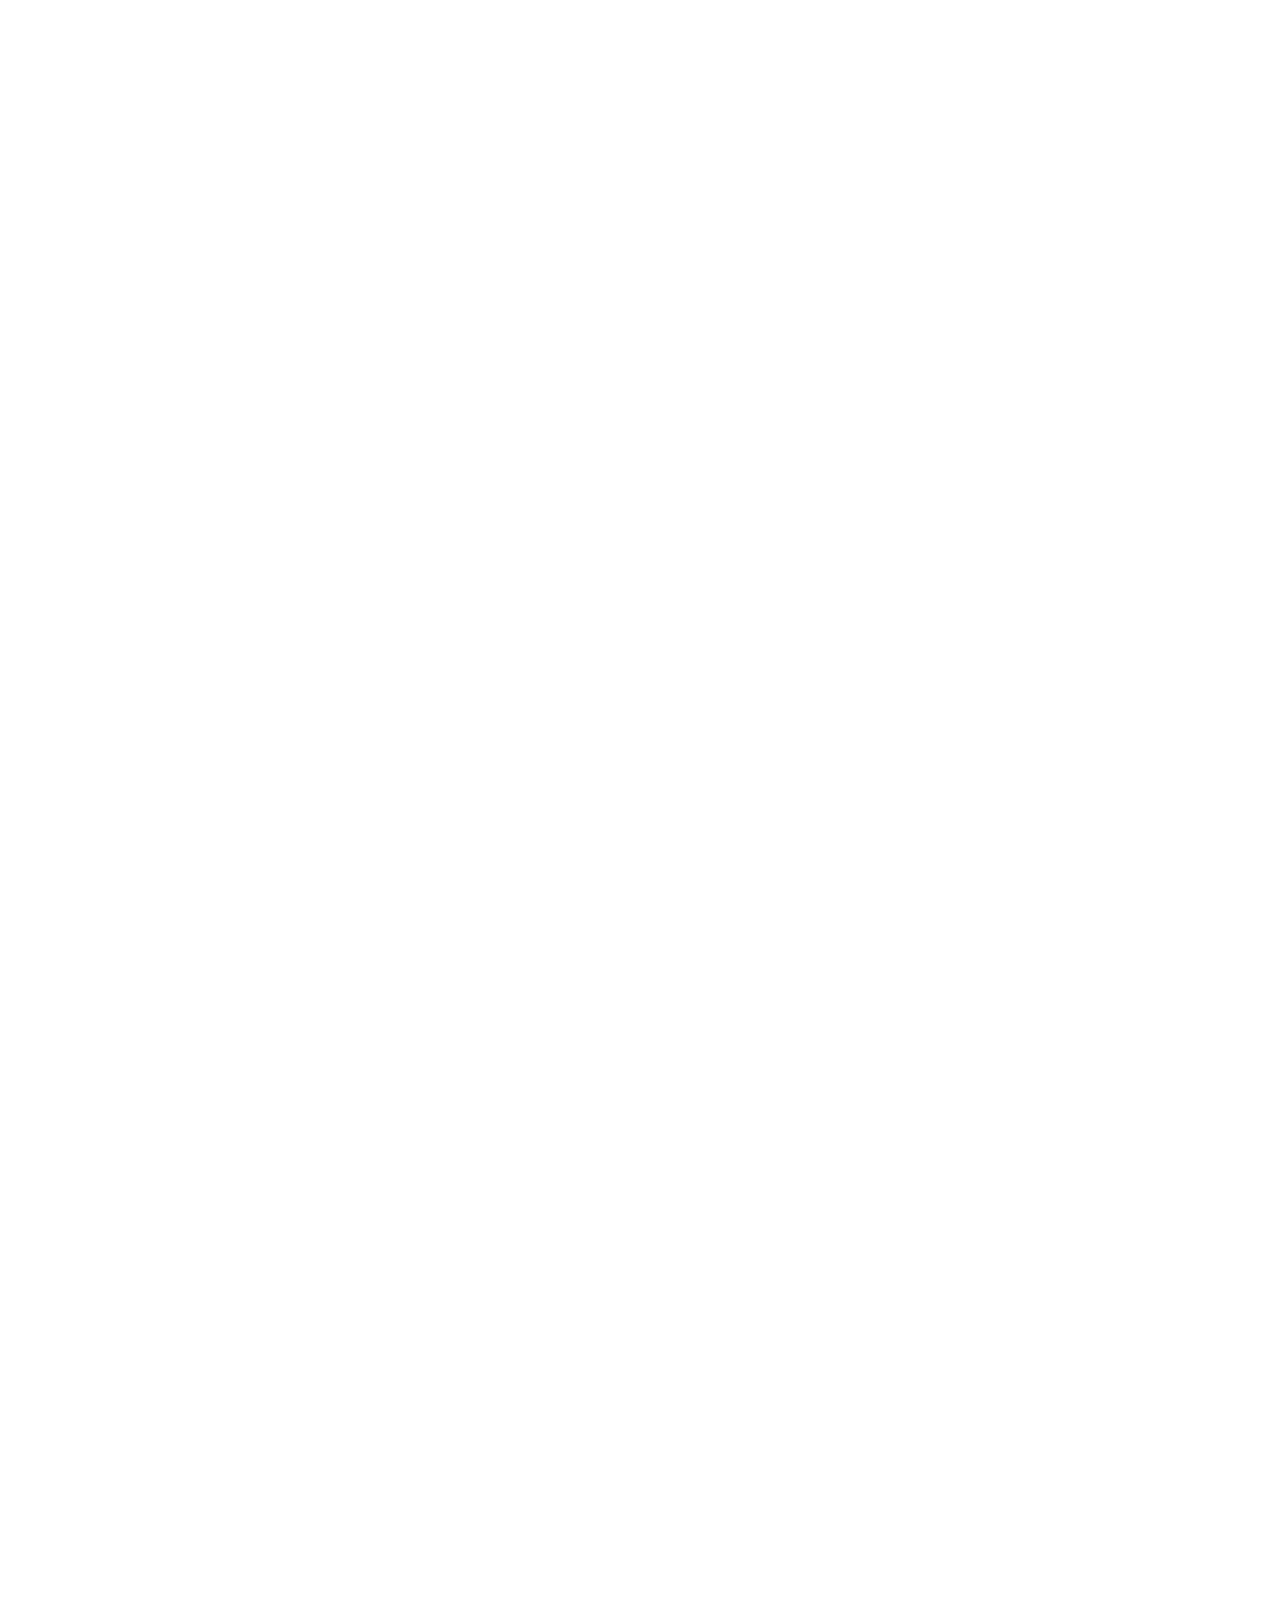
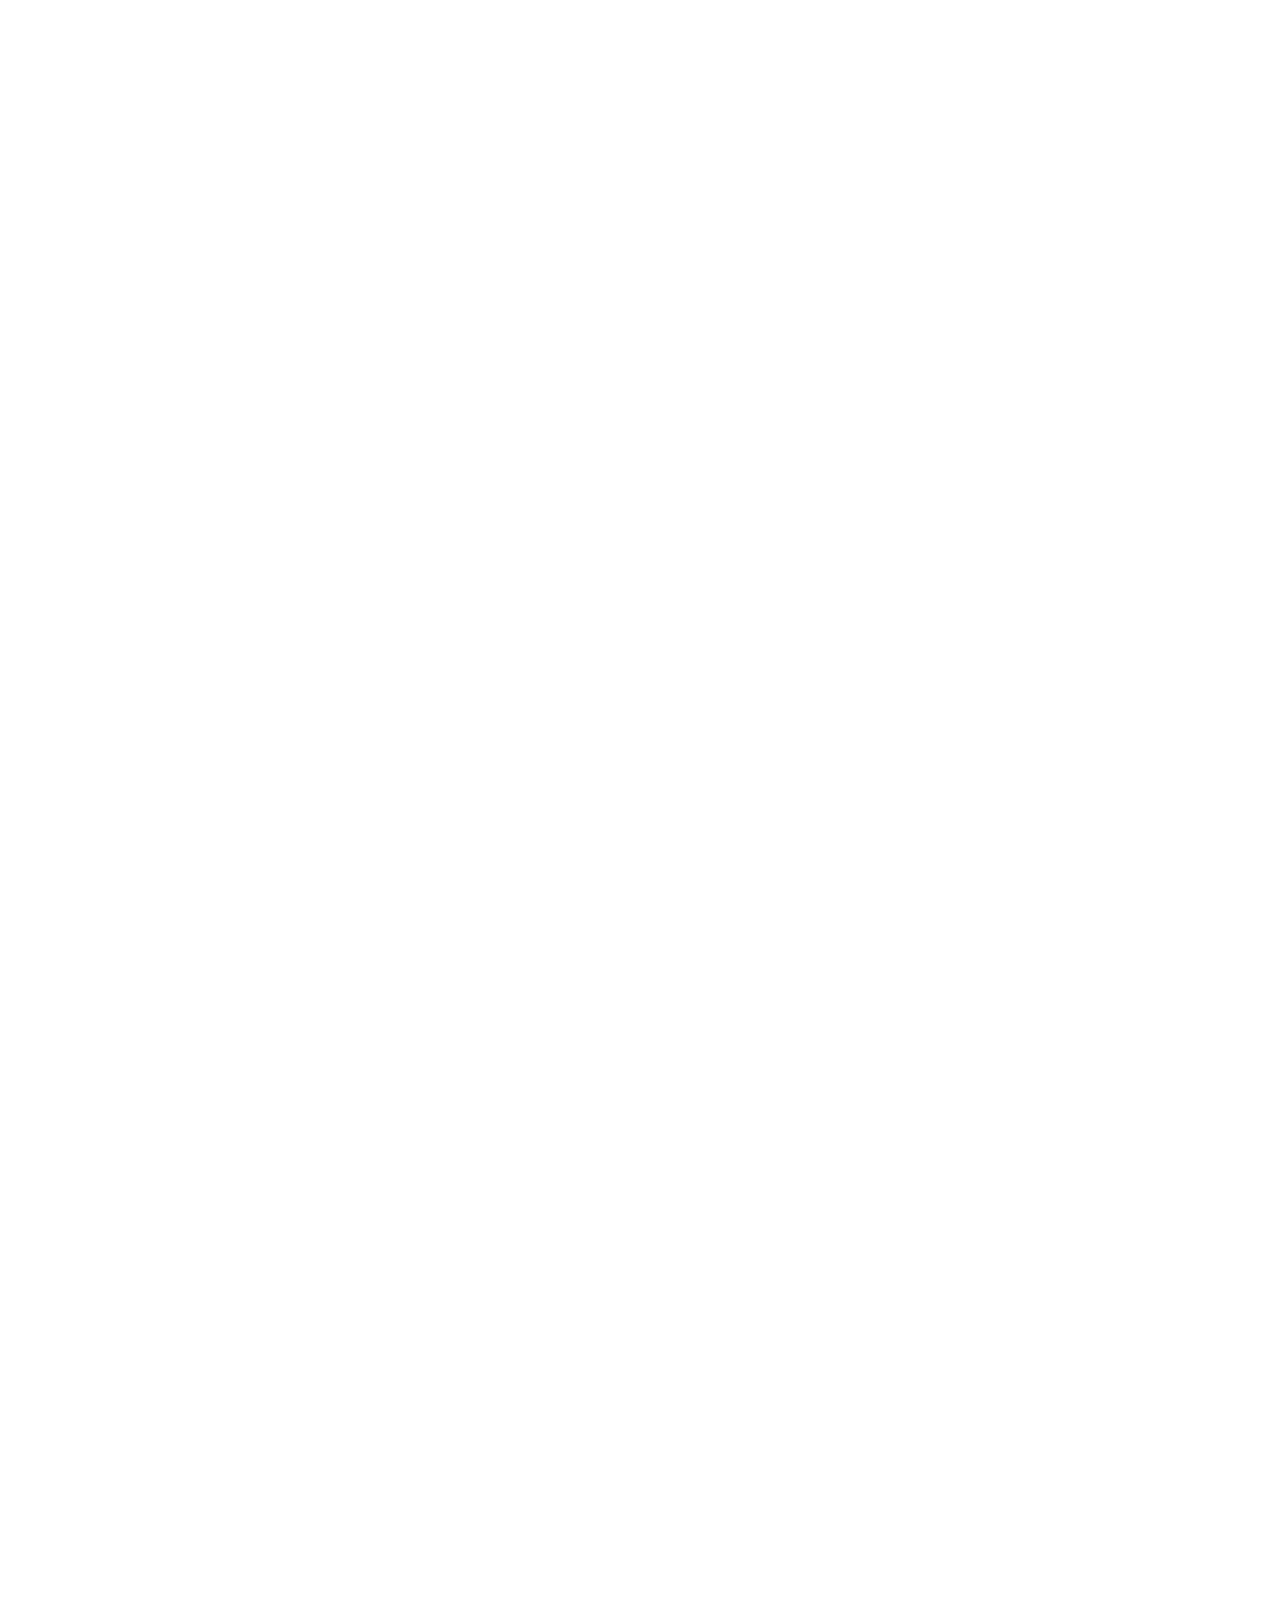
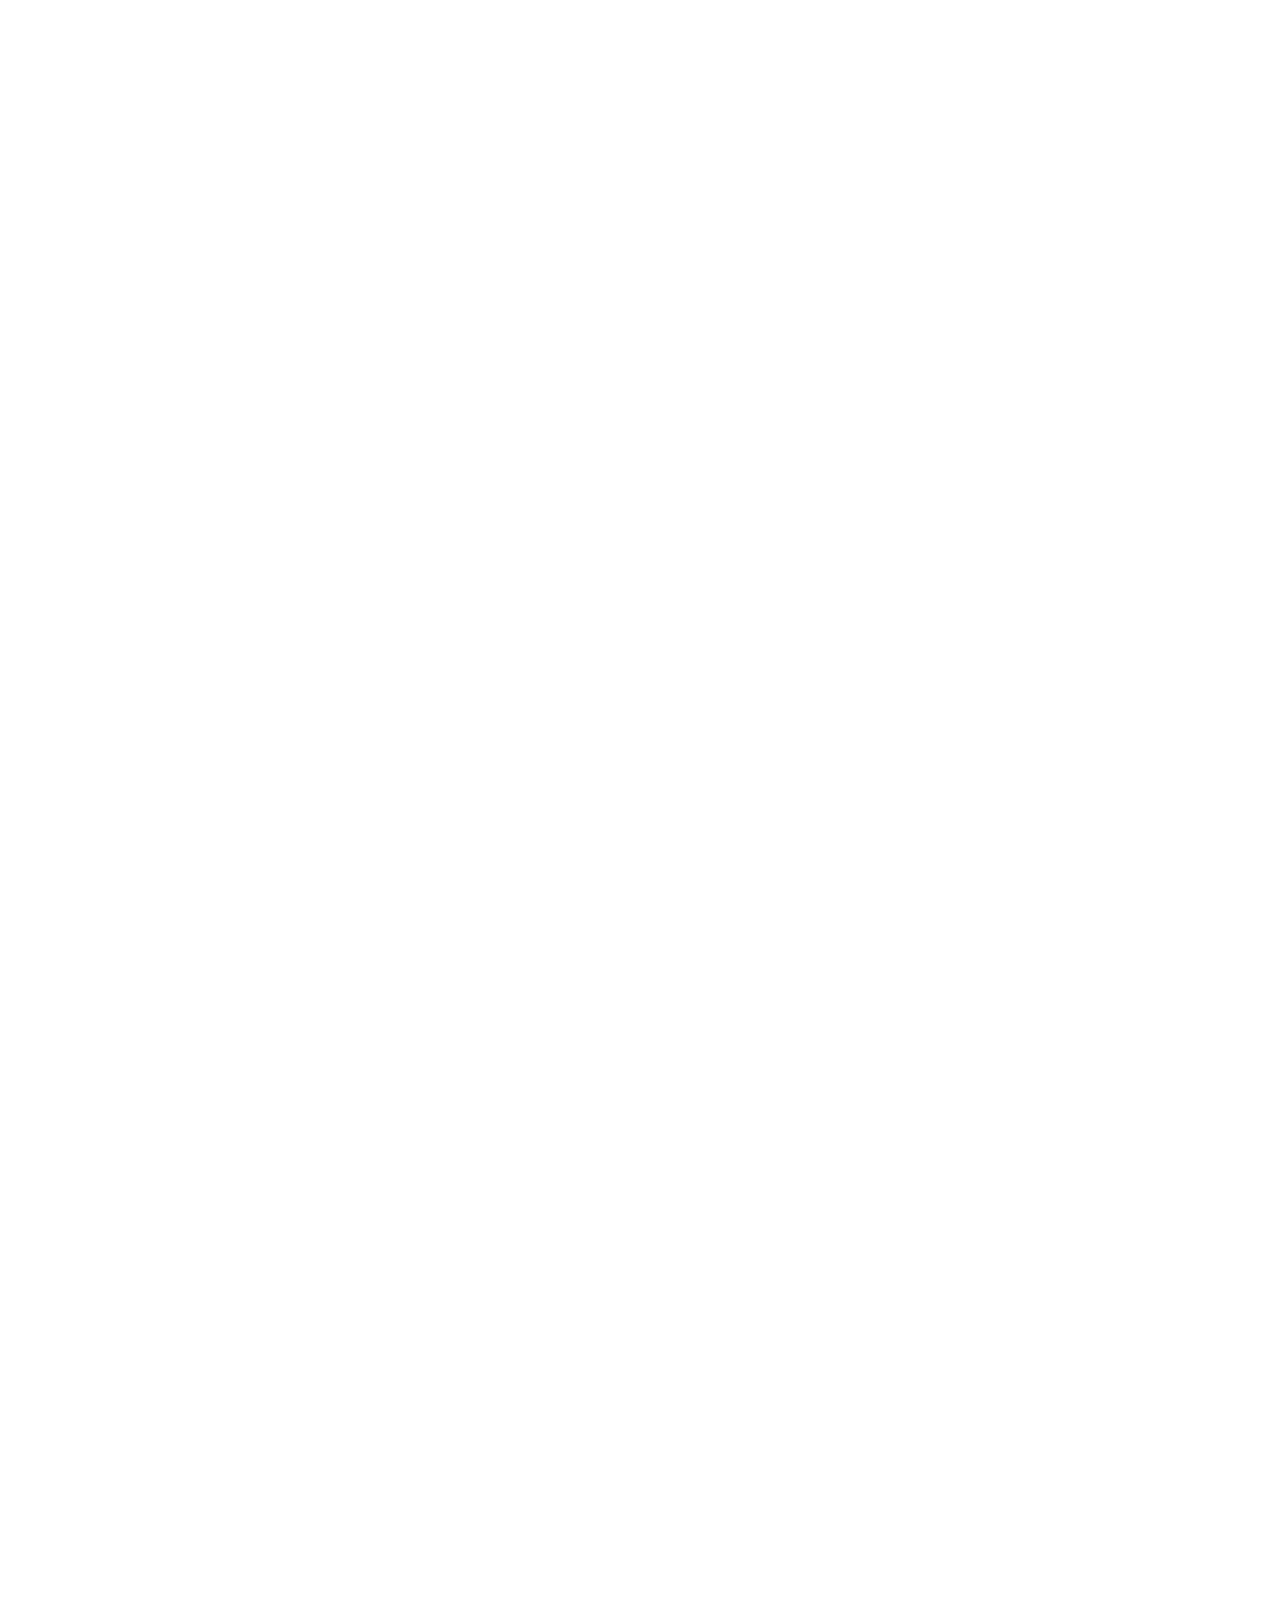
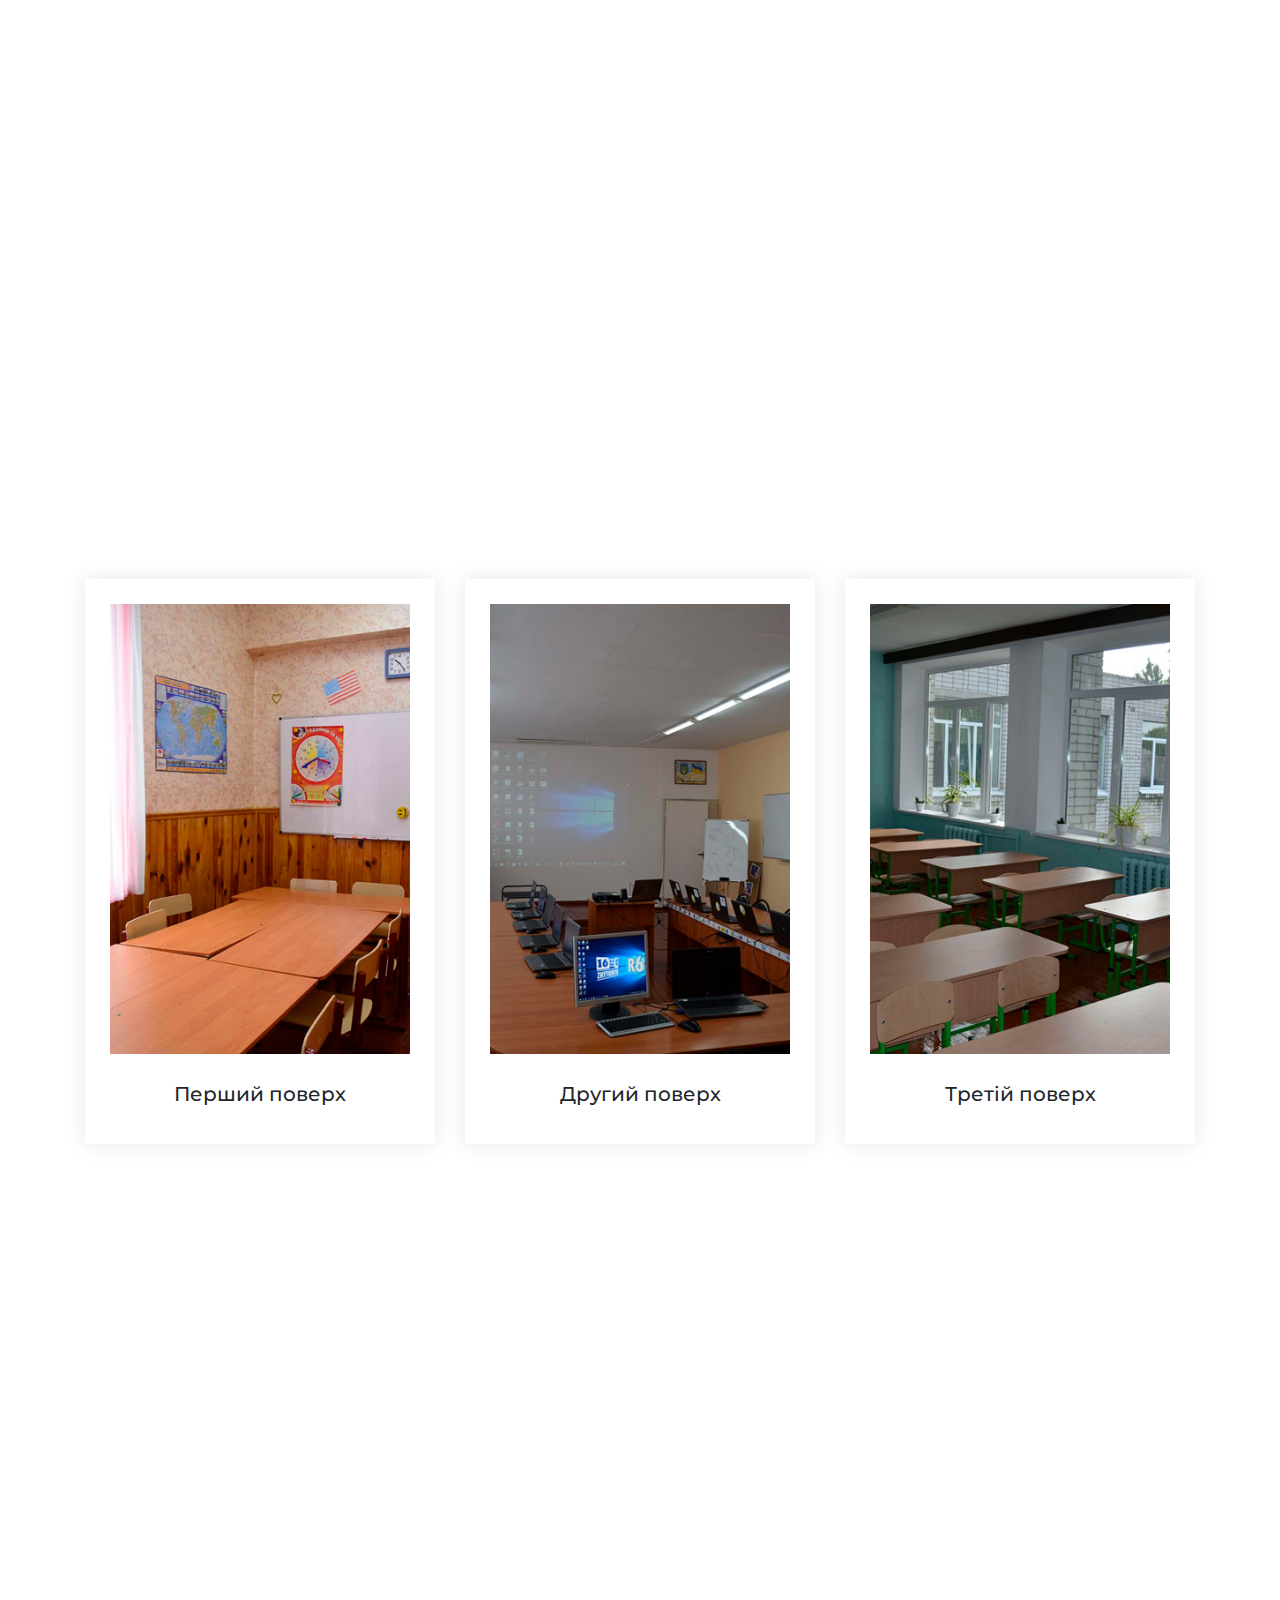
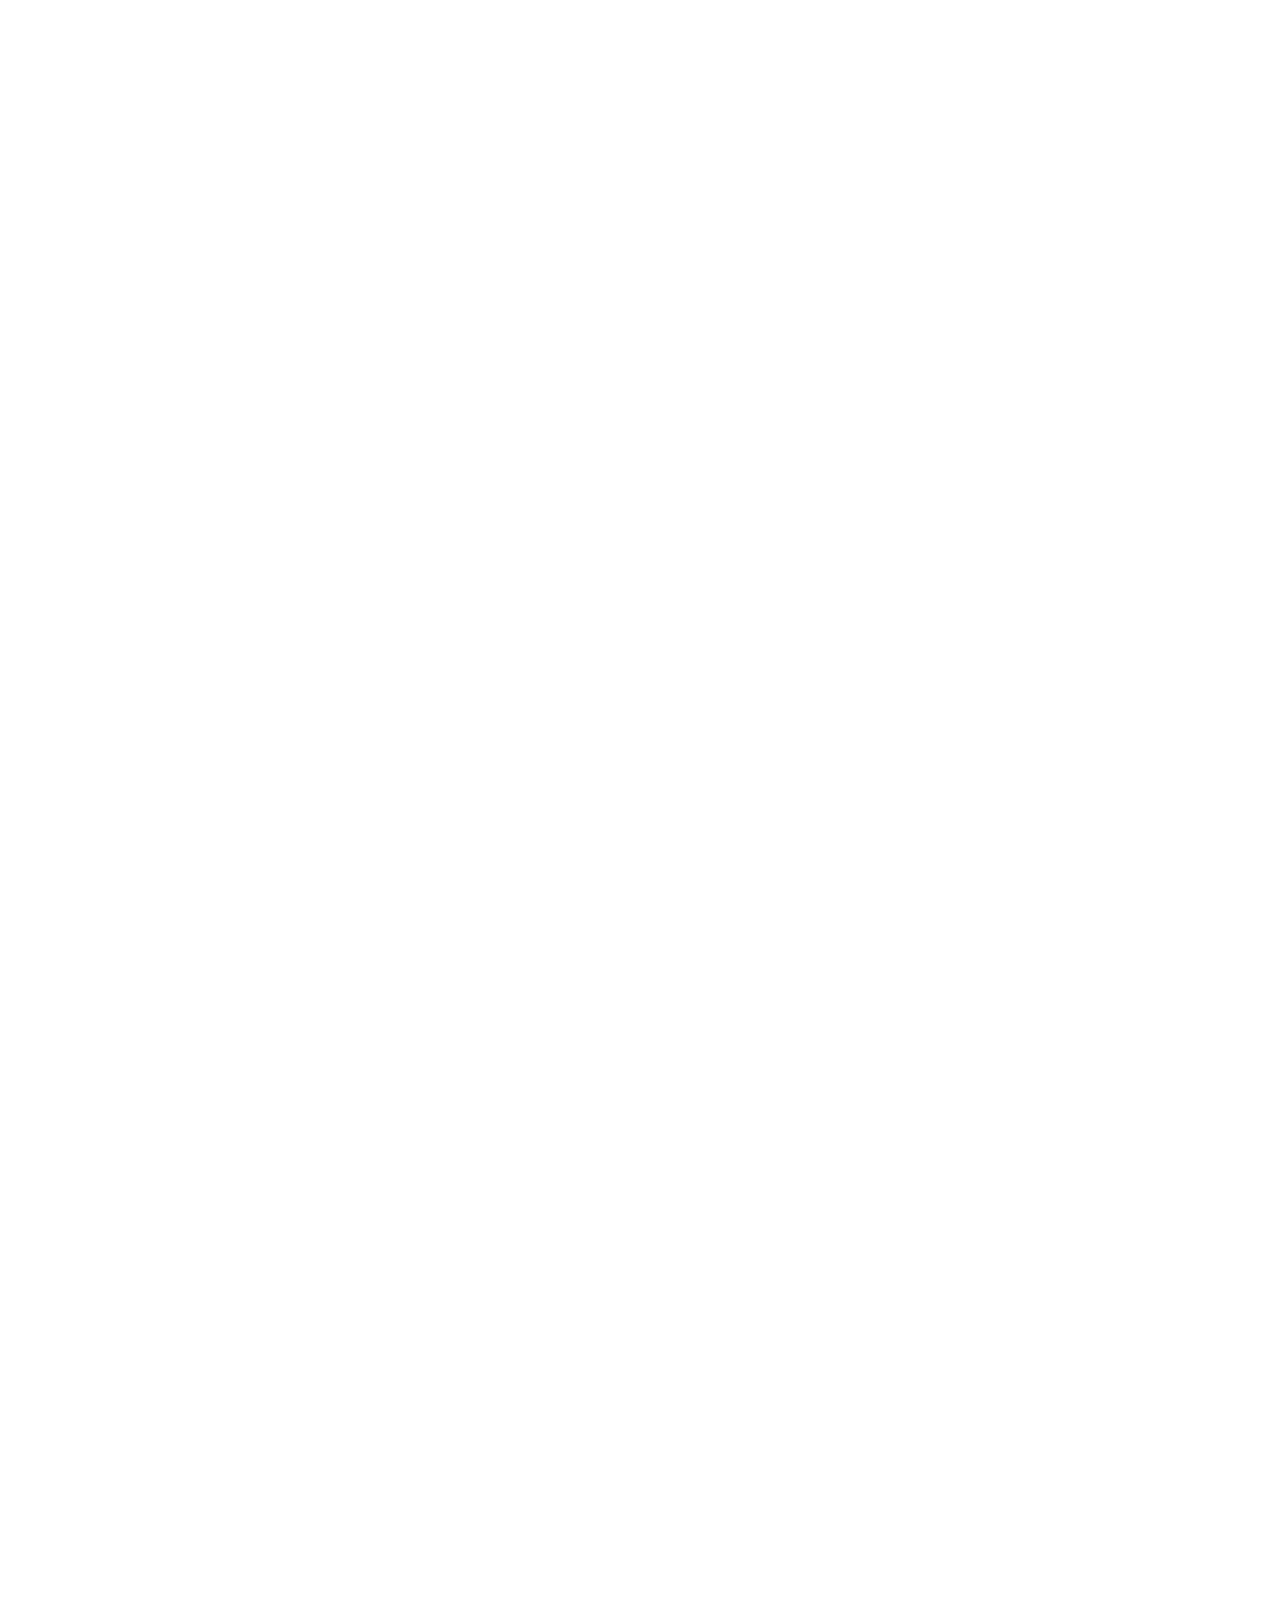
==== commit f51cfe5f: "fav cabs" ====
--- a/index.html
+++ b/index.html
@@ -1,9 +1,12 @@
 <!doctype html>
-<html lang="en">
+<html lang="ua">
   <head>
     <!-- Required meta tags -->
     <meta charset="utf-8">
     <meta name="viewport" content="width=device-width, initial-scale=1, shrink-to-fit=no">
+    <meta name="google-site-verification" content="MXLz3Spq94uafYiCtZ95Jf6mfzWIc9t1OSA5V7Lv6U8" />
+    <meta name="description" content="Сайт про 11-А клас ЖЗСШ №16">
+	<meta name="keywords" content="ЖЗСШ №16, 11-А, 11-А клас, 11AClass, 11-A Class, 11-A class, 11-a class, 11aclass, 11-A class, 11-А ЖЗСШ №16, 11-А клас ЖЗСШ №16">
     <link rel="icon" href="img/favicon.ico" type="image/x-icon">
     <link rel="stylesheet" href="https://cdnjs.cloudflare.com/ajax/libs/animate.css/4.0.0/animate.min.css"/>
     <link rel="stylesheet" href="https://use.fontawesome.com/releases/v5.6.1/css/all.css" integrity="sha384-gfdkjb5BdAXd+lj+gudLWI+BXq4IuLW5IT+brZEZsLFm++aCMlF1V92rMkPaX4PP" crossorigin="anonymous">
@@ -480,6 +483,9 @@
                     <div class="class-teachers__block">
                         <div class="zoom">
                             <img src="img/class-teachers/1.png" alt="" class="img-fluid class-teachers__photo">
+                            <div class="hover__block top">
+                                <a href="#class-teachers-1" class="popup-link"><button class="hover__button bottom">Збільшити</button></a>
+                            </div>
                         </div>
                         <h4 class="class-teachers__period">1-4 класи</h4>
                         <p class="class-teachers__surname text-center">Троянчук</p>
@@ -490,6 +496,9 @@
                     <div class="class-teachers__block ">
                         <div class="zoom">
                             <img src="img/class-teachers/2.jpg" alt="" class="img-fluid class-teachers__photo">
+                            <div class="hover__block top">
+                                <a href="#class-teachers-2" class="popup-link"><button class="hover__button bottom">Збільшити</button></a>
+                            </div>
                         </div>
                         <h4 class="class-teachers__period">5-6 класи</h4>
                         <p class="class-teachers__surname text-center">Свірська</p>
@@ -500,6 +509,9 @@
                     <div class="class-teachers__block">
                         <div class="zoom">
                             <img src="img/class-teachers/3.jpg" alt="" class="img-fluid class-teachers__photo">
+                            <div class="hover__block top">
+                                <a href="#class-teachers-3" class="popup-link"><button class="hover__button bottom">Збільшити</button></a>
+                            </div>
                         </div>
                         <h4 class="class-teachers__period">6-11 класи</h4>
                         <p class="class-teachers__surname text-center">Кульчицька</p>
@@ -509,6 +521,49 @@
             </div>
         </div>
     </section>
+
+    <div class="wrapper">
+        <div id="class-teachers-1" class="popup">
+            <div class="popup__body">
+                <div class="popup__content d-flex">
+                    <div class="popuphover__main">
+                        <div class="popuphover__item">
+                            <img src="img/class-teachers/1.png" alt="" class="img-fluid popuphover__image">
+                        </div>
+                    </div>
+                    <a href="#" class="popup__close close-popup"><div class="close-icon"></div></a>
+                </div>
+            </div>
+        </div>
+    </div>
+    <div class="wrapper">
+        <div id="class-teachers-2" class="popup">
+            <div class="popup__body">
+                <div class="popup__content d-flex">
+                    <div class="popuphover__main">
+                        <div class="popuphover__item">
+                            <img src="img/class-teachers/2.jpg" alt="" class="img-fluid popuphover__image vertical">
+                        </div>
+                    </div>
+                    <a href="#" class="popup__close close-popup"><div class="close-icon"></div></a>
+                </div>
+            </div>
+        </div>
+    </div>
+    <div class="wrapper">
+        <div id="class-teachers-3" class="popup">
+            <div class="popup__body">
+                <div class="popup__content d-flex">
+                    <div class="popuphover__main">
+                        <div class="popuphover__item">
+                            <img src="img/class-teachers/3.jpg" alt="" class="img-fluid popuphover__image">
+                        </div>
+                    </div>
+                    <a href="#" class="popup__close close-popup"><div class="close-icon"></div></a>
+                </div>
+            </div>
+        </div>
+    </div>
 
     <section class="slider wow animate__animated animate__fadeInUp" data-wow-delay="0.2s" id="gallery-1">
         <div class="container">
@@ -953,21 +1008,39 @@
                 <div class="col-lg-9 school__photos d-flex align-items-start">
                     <div class="school__block zoom">
                         <img src="img/school/1.jpg" alt="" class="img-fluid school__photo">
+                        <div class="hover__block bottom">
+                            <a href="#schoolpopup-1" class="popup-link"><button class="hover__button top">Збільшити</button></a>
+                        </div>
                     </div>
                     <div class="school__block zoom">
                         <img src="img/school/2.jpg" alt="" class="img-fluid school__photo">
+                        <div class="hover__block bottom">
+                            <a href="#schoolpopup-2" class="popup-link"><button class="hover__button top">Збільшити</button></a>
+                        </div>
                     </div>
                     <div class="school__block zoom">
                         <img src="img/school/3.jpg" alt="" class="img-fluid school__photo">
+                        <div class="hover__block bottom">
+                            <a href="#schoolpopup-3" class="popup-link"><button class="hover__button top">Збільшити</button></a>
+                        </div>
                     </div>
                     <div class="school__block zoom">
                         <img src="img/school/4.jpg" alt="" class="img-fluid school__photo">
+                        <div class="hover__block bottom">
+                            <a href="#schoolpopup-4" class="popup-link"><button class="hover__button top">Збільшити</button></a>
+                        </div>
                     </div>
                     <div class="school__block zoom">
                         <img src="img/school/5.jpg" alt="" class="img-fluid school__photo">
+                        <div class="hover__block bottom">
+                            <a href="#schoolpopup-5" class="popup-link"><button class="hover__button top">Збільшити</button></a>
+                        </div>
                     </div>
                     <div class="school__block zoom">
                         <img src="img/school/6.jpg" alt="" class="img-fluid school__photo">
+                        <div class="hover__block bottom">
+                            <a href="#schoolpopup-6" class="popup-link"><button class="hover__button top">Збільшити</button></a>
+                        </div>
                     </div>
                 </div>
                 <div class="col-lg-3 school__adaptive_col d-flex align-items-center flex-column">
@@ -992,6 +1065,91 @@
         </div>
     </section>
 
+    <div class="wrapper">
+        <div id="schoolpopup-1" class="popup">
+            <div class="popup__body">
+                <div class="popup__content d-flex">
+                    <div class="popuphover__main">
+                        <div class="popuphover__item">
+                            <img src="img/school/1.jpg" alt="" class="img-fluid popuphover__image wider">
+                        </div>
+                    </div>
+                    <a href="#" class="popup__close close-popup"><div class="close-icon"></div></a>
+                </div>
+            </div>
+        </div>
+    </div>
+    <div class="wrapper">
+        <div id="schoolpopup-2" class="popup">
+            <div class="popup__body">
+                <div class="popup__content d-flex">
+                    <div class="popuphover__main">
+                        <div class="popuphover__item">
+                            <img src="img/school/2.jpg" alt="" class="img-fluid popuphover__image wider">
+                        </div>
+                    </div>
+                    <a href="#" class="popup__close close-popup"><div class="close-icon"></div></a>
+                </div>
+            </div>
+        </div>
+    </div>
+    <div class="wrapper">
+        <div id="schoolpopup-3" class="popup">
+            <div class="popup__body">
+                <div class="popup__content d-flex">
+                    <div class="popuphover__main">
+                        <div class="popuphover__item">
+                            <img src="img/school/3.jpg" alt="" class="img-fluid popuphover__image wider">
+                        </div>
+                    </div>
+                    <a href="#" class="popup__close close-popup"><div class="close-icon"></div></a>
+                </div>
+            </div>
+        </div>
+    </div>
+    <div class="wrapper">
+        <div id="schoolpopup-4" class="popup">
+            <div class="popup__body">
+                <div class="popup__content d-flex">
+                    <div class="popuphover__main">
+                        <div class="popuphover__item">
+                            <img src="img/school/4.jpg" alt="" class="img-fluid popuphover__image wider">
+                        </div>
+                    </div>
+                    <a href="#" class="popup__close close-popup"><div class="close-icon"></div></a>
+                </div>
+            </div>
+        </div>
+    </div>
+    <div class="wrapper">
+        <div id="schoolpopup-5" class="popup">
+            <div class="popup__body">
+                <div class="popup__content d-flex">
+                    <div class="popuphover__main">
+                        <div class="popuphover__item">
+                            <img src="img/school/5.jpg" alt="" class="img-fluid popuphover__image wider">
+                        </div>
+                    </div>
+                    <a href="#" class="popup__close close-popup"><div class="close-icon"></div></a>
+                </div>
+            </div>
+        </div>
+    </div>
+    <div class="wrapper">
+        <div id="schoolpopup-6" class="popup">
+            <div class="popup__body">
+                <div class="popup__content d-flex">
+                    <div class="popuphover__main">
+                        <div class="popuphover__item">
+                            <img src="img/school/6.jpg" alt="" class="img-fluid popuphover__image wider">
+                        </div>
+                    </div>
+                    <a href="#" class="popup__close close-popup"><div class="close-icon"></div></a>
+                </div>
+            </div>
+        </div>
+    </div>
+
     <section class="vanta">
         <div class="vanta__intro" id="intro"></div>
     </section>
@@ -1000,85 +1158,94 @@
         <div class="container">
             <div class="row d-flex justify-content-center align-items-center">
                 <div class="col-md-6 col-lg-4 col-10 couple__first">
-                    <a href="#couple-1" class="popup-link">
-                        <div class="couple__block wow animate__animated animate__fadeIn" data-wow-delay="0.2s">
-                            <div class="zoom">
-                                <img src="img/couple/8.jpg" alt="" class="couple__photo img-fluid">
-                            </div>
-                        </div>
-                    </a>
+                    <div class="couple__block wow animate__animated animate__fadeIn" data-wow-delay="0.2s">
+                        <div class="zoom">
+                            <img src="img/couple/8.jpg" alt="" class="couple__photo img-fluid">
+                            <div class="hover__block top">
+                                <a href="#couple-1" class="popup-link"><button class="hover__button bottom">Збільшити</button></a>
+                            </div>
+                        </div>
+                    </div>
                 </div>
                 <div class="col-md-6 col-lg-4 col-10 couple__first">
-                    <a href="#couple-2" class="popup-link">
-                        <div class="couple__block wow animate__animated animate__fadeIn" data-wow-delay="0.2s">
-                            <div class="zoom">
-                                <img src="img/couple/9.jpg" alt="" class="couple__photo img-fluid">
-                            </div>
-                        </div>
-                    </a>
+                    <div class="couple__block wow animate__animated animate__fadeIn" data-wow-delay="0.2s">
+                        <div class="zoom">
+                            <img src="img/couple/9.jpg" alt="" class="couple__photo img-fluid">
+                            <div class="hover__block top">
+                                <a href="#couple-2" class="popup-link"><button class="hover__button bottom">Збільшити</button></a>
+                            </div>
+                        </div>
+                    </div>
                 </div>
                 <div class="col-md-6 col-lg-4 col-10 couple__first">
-                    <a href="#couple-3" class="popup-link">
-                        <div class="couple__block wow animate__animated animate__fadeIn" data-wow-delay="0.2s">
-                            <div class="zoom">
-                                <img src="img/couple/10.jpg" alt="" class="couple__photo img-fluid">
-                            </div>
-                        </div>
-                    </a>
+                    <div class="couple__block wow animate__animated animate__fadeIn" data-wow-delay="0.2s">
+                        <div class="zoom">
+                            <img src="img/couple/10.jpg" alt="" class="couple__photo img-fluid">
+                            <div class="hover__block top">
+                                <a href="#couple-3" class="popup-link"><button class="hover__button bottom">Збільшити</button></a>
+                            </div>
+                        </div>
+                    </div>
                 </div>
                 <div class="col-md-6 col-lg-4 col-10 couple__first">
-                    <a href="#couple-4" class="popup-link">
-                        <div class="couple__block wow animate__animated animate__fadeIn" data-wow-delay="0.2s">
-                            <div class="zoom">
-                                <img src="img/couple/11.jpg" alt="" class="couple__photo img-fluid">
-                            </div>
-                        </div> 
-                    </a>
+                    <div class="couple__block wow animate__animated animate__fadeIn" data-wow-delay="0.2s">
+                        <div class="zoom">
+                            <img src="img/couple/11.jpg" alt="" class="couple__photo img-fluid">
+                            <div class="hover__block top">
+                                <a href="#couple-4" class="popup-link"><button class="hover__button bottom">Збільшити</button></a>
+                            </div>
+                        </div>
+                    </div>
                 </div>
                 <div class="col-md-6 col-lg-4 col-10 couple__first">
-                    <a href="#couple-5" class="popup-link">
-                        <div class="couple__block wow animate__animated animate__fadeIn" data-wow-delay="0.2s">
-                            <div class="zoom">
-                                <img src="img/couple/12.jpg" alt="" class="couple__photo img-fluid">
-                            </div>
-                        </div>
-                    </a>
+                    <div class="couple__block wow animate__animated animate__fadeIn" data-wow-delay="0.2s">
+                        <div class="zoom">
+                            <img src="img/couple/12.jpg" alt="" class="couple__photo img-fluid">
+                            <div class="hover__block top">
+                                <a href="#couple-5" class="popup-link"><button class="hover__button bottom">Збільшити</button></a>
+                            </div>
+                        </div>
+                    </div>
                 </div>
                 <div class="col-md-6 col-lg-4 col-10 couple__first">
-                    <a href="#couple-6" class="popup-link">
-                        <div class="couple__block wow animate__animated animate__fadeIn" data-wow-delay="0.2s">
-                            <div class="zoom">
-                                <img src="img/couple/13.jpg" alt="" class="couple__photo img-fluid">
-                            </div>
-                        </div>
-                    </a>    
+                    <div class="couple__block wow animate__animated animate__fadeIn" data-wow-delay="0.2s">
+                        <div class="zoom">
+                            <img src="img/couple/13.jpg" alt="" class="couple__photo img-fluid">
+                            <div class="hover__block top">
+                                <a href="#couple-6" class="popup-link"><button class="hover__button bottom">Збільшити</button></a>
+                            </div>
+                        </div>
+                    </div>  
                 </div>
                 <div class="col-md-6 col-lg-4 col-10 couple__first">
-                    <a href="#couple-7" class="popup-link">
-                        <div class="couple__block wow animate__animated animate__fadeIn" data-wow-delay="0.2s">
-                            <div class="zoom">
-                                <img src="img/couple/16.jpg" alt="" class="couple__photo img-fluid">
-                            </div>
-                        </div>
-                    </a>
+                    <div class="couple__block wow animate__animated animate__fadeIn" data-wow-delay="0.2s">
+                        <div class="zoom">
+                            <img src="img/couple/16.jpg" alt="" class="couple__photo img-fluid">
+                            <div class="hover__block top">
+                                <a href="#couple-7" class="popup-link"><button class="hover__button bottom">Збільшити</button></a>
+                            </div>
+                        </div>
+                    </div>
                 </div>
                 <div class="col-md-6 col-lg-4 col-10 couple__first">
-                    <a href="#couple-8" class="popup-link">
-                        <div class="couple__block wow animate__animated animate__fadeIn" data-wow-delay="0.2s">
-                            <div class="zoom">
-                                <img src="img/couple/15.jpg" alt="" class="couple__photo img-fluid">
-                            </div>
-                        </div>
-                    </a>
+                    <div class="couple__block wow animate__animated animate__fadeIn" data-wow-delay="0.2s">
+                        <div class="zoom">
+                            <img src="img/couple/15.jpg" alt="" class="couple__photo img-fluid">
+                            <div class="hover__block top">
+                                <a href="#couple-8" class="popup-link"><button class="hover__button bottom">Збільшити</button></a>
+                            </div>
+                        </div>
+                    </div>
                 </div>
                 <div class="col-md-6 col-lg-4 col-10 couple__first">
-                    <a href="#couple-9" class="popup-link">
-                        <div class="couple__block wow animate__animated animate__fadeIn" data-wow-delay="0.2s">
-                            <div class="zoom">
-                                <img src="img/couple/14.jpg" alt="" class="couple__photo img-fluid">
-                            </div>
-                        </div>
-                    </a>
+                    <div class="couple__block wow animate__animated animate__fadeIn" data-wow-delay="0.2s">
+                        <div class="zoom">
+                            <img src="img/couple/14.jpg" alt="" class="couple__photo img-fluid">
+                            <div class="hover__block top">
+                                <a href="#couple-9" class="popup-link"><button class="hover__button bottom">Збільшити</button></a>
+                            </div>
+                        </div>
+                    </div>
                 </div>
             </div>
         </div>
@@ -1394,10 +1561,11 @@
                                 <img src="img/icons/hobby.png" class="popup__icon" alt="">
                                 <p class="popup__information d-flex align-items-center">Читання, гітара</p>
                             </div>
-                            <div class="popup__row d-flex">
+                            <div class="popup__row popup__row_last d-flex">
                                 <img src="img/icons/film.png" class="popup__icon" alt="">
                                 <p class="popup__information d-flex align-items-center">"Початок", "Шерлок", трилогія "Хоббіт"</p>
                             </div>
+                            <a href="#popup5-achievement" class="popup-link"><button class="popup__button">Досягнення</button></a>
                         </div>
                     <a href="#" class="popup__close close-popup"><div class="close-icon"></div></a>
                 </div>
@@ -1419,6 +1587,78 @@
                                             <div class="achievement__dot"></div>
                                             <div class="achievement__dot"></div>
                                         </div>
+                                        <h3 class="achievement__data text-center">ІІІ місце, 17.11.2018</h3>
+                                    </div>
+                                    <div class="achievement__bottomline"></div>
+                                </div>
+                            </div>
+                            <div class="col-xl-4 col-md-6 mt">
+                                <div class="achievement__main">
+                                    <div class="achievement__block d-flex justify-content-center align-items-center flex-column">
+                                        <h3 class="achievement__competition text-center">Обласний конкурс винахідників та раціоналізаторів</h3>
+                                        <div class="achievement__dots d-flex justify-content-center align-items-center">
+                                            <div class="achievement__dot"></div>
+                                            <div class="achievement__dot"></div>
+                                            <div class="achievement__dot"></div>
+                                        </div>
+                                        <h3 class="achievement__data text-center">І місце, 26.10.2018</h3> 
+                                    </div>
+                                    <div class="achievement__bottomline"></div>
+                                </div>
+                            </div>
+                            <div class="col-xl-4 col-md-6 mt">
+                                <div class="achievement__main">
+                                    <div class="achievement__block d-flex justify-content-center align-items-center flex-column">
+                                        <h3 class="achievement__competition text-center">Міський заочний конкурс "Космічні фантазії"</h3>
+                                        <div class="achievement__dots d-flex justify-content-center align-items-center">
+                                            <div class="achievement__dot"></div>
+                                            <div class="achievement__dot"></div>
+                                            <div class="achievement__dot"></div>
+                                        </div>
+                                        <h3 class="achievement__data text-center">І місце, 27.09.2018</h3> 
+                                    </div>
+                                    <div class="achievement__bottomline"></div>
+                                </div>
+                            </div>
+                            <!--<div class="row d-flex justify-content-center align-items-center mt">-->
+                                <div class="col-xl-4 col-md-6 mt">
+                                    <div class="achievement__main">
+                                        <div class="achievement__block d-flex justify-content-center align-items-center flex-column">
+                                            <h3 class="achievement__competition text-center">ІІ етап міської олімпіади з математики</h3>
+                                            <div class="achievement__dots d-flex justify-content-center align-items-center">
+                                                <div class="achievement__dot"></div>
+                                                <div class="achievement__dot"></div>
+                                                <div class="achievement__dot"></div>
+                                            </div>
+                                            <h3 class="achievement__data text-center">ІІІ місце, 10.07.2018</h3> 
+                                        </div>
+                                        <div class="achievement__bottomline"></div>
+                                    </div>
+                                </div>
+                            <!--</div>-->
+                        </div>
+                    </div>
+                    <a href="#" class="popup__close close-popup"><div class="close-icon"></div></a>
+                    <a href="#popup12" class="popup__back popup-link"><div class="back-icon"></div></a>
+                </div>
+            </div>
+        </div>
+    </div>
+    <div class="wrapper">
+        <div id="popup99-achievement" class="popup">
+            <div class="popup__body">
+                <div class="popup__content d-flex flex-wrap justify-content-center align-items-center">
+                    <div class="container">
+                        <div class="row d-flex justify-content-center align-items-center">
+                            <div class="col-xl-4 col-md-6 mt">
+                                <div class="achievement__main">
+                                    <div class="achievement__block d-flex justify-content-center align-items-center flex-column">
+                                        <h3 class="achievement__competition text-center">Всеукраїнський турнір юних винахідників і раціоналізаторів</h3>
+                                        <div class="achievement__dots d-flex justify-content-center align-items-center">
+                                            <div class="achievement__dot"></div>
+                                            <div class="achievement__dot"></div>
+                                            <div class="achievement__dot"></div>
+                                        </div>
                                         <h3 class="achievement__data text-center">ІІІ місце, 17.11.2018</h3> 
                                     </div>
                                     <div class="achievement__bottomline"></div>
@@ -1706,10 +1946,6 @@
                             <div class="popup__row d-flex">
                                 <img src="img/icons/band.png" class="popup__icon" alt="">
                                 <p class="popup__information d-flex align-items-center">Валентин Стрикало, Джизус</p>
-                            </div>
-                            <div class="popup__row d-flex">
-                                <img src="img/icons/playlist.png" class="popup__icon" alt="">
-                                <p class="popup__information d-flex align-items-center"><a href="https://soundcloud.com/clxsed" class="playlist-link" target="_blank">soundcloud.com</a></p>
                             </div>
                             <div class="popup__row d-flex">
                                 <img src="img/icons/hobby.png" class="popup__icon" alt="">
@@ -3482,76 +3718,84 @@
         <div class="container">
             <div class="row d-flex justify-content-center align-items-center">
                 <div class="col-md-4 col-sm-6 col-lg-3 col-8 couple__second">
-                    <a href="#couple-10" class="popup-link">
-                        <div class="couple__block wow animate__animated animate__fadeIn" data-wow-delay="0.2s">
-                            <div class="zoom">
-                                <img src="img/couple/1.jpg" alt="" class="couple__photo img-fluid">
-                            </div>
-                        </div>
-                    </a>
+                    <div class="couple__block wow animate__animated animate__fadeIn" data-wow-delay="0.2s">
+                        <div class="zoom">
+                            <img src="img/couple/1.jpg" alt="" class="couple__photo img-fluid">
+                            <div class="hover__block bottom">
+                                <a href="#couple-10" class="popup-link"><button class="hover__button top">Збільшити</button></a>
+                            </div>
+                        </div>
+                    </div>
                 </div>
                 <div class="col-md-4 col-sm-6 col-lg-3 col-8 couple__second">
-                    <a href="#couple-11" class="popup-link">
-                        <div class="couple__block wow animate__animated animate__fadeIn" data-wow-delay="0.2s">
-                            <div class="zoom">
-                                <img src="img/couple/2.jpg" alt="" class="couple__photo img-fluid"> 
-                            </div>
-                        </div>
-                    </a>
+                    <div class="couple__block wow animate__animated animate__fadeIn" data-wow-delay="0.2s">
+                        <div class="zoom">
+                            <img src="img/couple/2.jpg" alt="" class="couple__photo img-fluid">
+                            <div class="hover__block bottom">
+                                <a href="#couple-11" class="popup-link"><button class="hover__button top">Збільшити</button></a>
+                            </div> 
+                        </div>
+                    </div>
                 </div>
                 <div class="col-md-4 col-sm-6 col-lg-3 col-8 couple__second">
-                    <a href="#couple-12" class="popup-link">
-                        <div class="couple__block wow animate__animated animate__fadeIn" data-wow-delay="0.2s">
-                            <div class="zoom">
-                                <img src="img/couple/3.jpg" alt="" class="couple__photo img-fluid">
-                            </div>
-                        </div>
-                    </a>
+                    <div class="couple__block wow animate__animated animate__fadeIn" data-wow-delay="0.2s">
+                        <div class="zoom">
+                            <img src="img/couple/3.jpg" alt="" class="couple__photo img-fluid">
+                            <div class="hover__block bottom">
+                                <a href="#couple-12" class="popup-link"><button class="hover__button top">Збільшити</button></a>
+                            </div> 
+                        </div>
+                    </div>
                 </div>
                 <div class="col-md-4 col-sm-6 col-lg-3 col-8 couple__second">
-                    <a href="#couple-13" class="popup-link">
-                        <div class="couple__block wow animate__animated animate__fadeIn" data-wow-delay="0.2s">
-                            <div class="zoom">
-                                <img src="img/couple/4.jpg" alt="" class="couple__photo img-fluid"> 
-                            </div>
-                        </div>
-                    </a>
+                    <div class="couple__block wow animate__animated animate__fadeIn" data-wow-delay="0.2s">
+                        <div class="zoom">
+                            <img src="img/couple/4.jpg" alt="" class="couple__photo img-fluid"> 
+                            <div class="hover__block bottom">
+                                <a href="#couple-13" class="popup-link"><button class="hover__button top">Збільшити</button></a>
+                            </div> 
+                        </div>
+                    </div>
                 </div>
                 <div class="col-md-4 col-sm-6 col-lg-3 col-8 couple__second">
-                    <a href="#couple-14" class="popup-link">
-                        <div class="couple__block wow animate__animated animate__fadeIn" data-wow-delay="0.2s">
-                            <div class="zoom">
-                                <img src="img/couple/5.jpg" alt="" class="couple__photo img-fluid">
-                            </div>
-                        </div>
-                    </a>
+                    <div class="couple__block wow animate__animated animate__fadeIn" data-wow-delay="0.2s">
+                        <div class="zoom">
+                            <img src="img/couple/5.jpg" alt="" class="couple__photo img-fluid">
+                            <div class="hover__block bottom">
+                                <a href="#couple-14" class="popup-link"><button class="hover__button top">Збільшити</button></a>
+                            </div> 
+                        </div>
+                    </div>
                 </div>
                 <div class="col-md-4 col-sm-6 col-lg-3 col-8 couple__second">
-                    <a href="#couple-15" class="popup-link">
-                        <div class="couple__block wow animate__animated animate__fadeIn" data-wow-delay="0.2s">
-                            <div class="zoom">
-                                <img src="img/couple/6.jpg" alt="" class="couple__photo img-fluid">   
-                            </div> 
-                        </div>
-                    </a>
+                    <div class="couple__block wow animate__animated animate__fadeIn" data-wow-delay="0.2s">
+                        <div class="zoom">
+                            <img src="img/couple/6.jpg" alt="" class="couple__photo img-fluid">
+                            <div class="hover__block bottom">
+                                <a href="#couple-15" class="popup-link"><button class="hover__button top">Збільшити</button></a>
+                            </div>  
+                        </div> 
+                    </div>
                 </div>
                 <div class="col-md-4 col-sm-6 col-lg-3 col-8 couple__second">
-                    <a href="#couple-16" class="popup-link">
-                        <div class="couple__block wow animate__animated animate__fadeIn" data-wow-delay="0.2s">
-                            <div class="zoom">
-                                <img src="img/couple/7.jpg" alt="" class="couple__photo img-fluid">
-                            </div>
-                        </div>
-                    </a>
+                    <div class="couple__block wow animate__animated animate__fadeIn" data-wow-delay="0.2s">
+                        <div class="zoom">
+                            <img src="img/couple/7.jpg" alt="" class="couple__photo img-fluid">
+                            <div class="hover__block bottom">
+                                <a href="#couple-16" class="popup-link"><button class="hover__button top">Збільшити</button></a>
+                            </div>  
+                        </div>
+                    </div>
                 </div>
                 <div class="col-md-4 col-sm-6 col-lg-3 col-8 couple__second">
-                    <a href="#couple-17" class="popup-link">
-                        <div class="couple__block wow animate__animated animate__fadeIn" data-wow-delay="0.2s">
-                            <div class="zoom">
-                                <img src="img/couple/17.jpg" alt="" class="couple__photo img-fluid">
-                            </div>
-                        </div>
-                    </a>
+                    <div class="couple__block wow animate__animated animate__fadeIn" data-wow-delay="0.2s">
+                        <div class="zoom">
+                            <img src="img/couple/17.jpg" alt="" class="couple__photo img-fluid">
+                            <div class="hover__block bottom">
+                                <a href="#couple-17" class="popup-link"><button class="hover__button top">Збільшити</button></a>
+                            </div>  
+                        </div>
+                    </div>
                 </div>
             </div>
         </div>
@@ -3805,6 +4049,9 @@
                         </div>
                         <div class="zoom">
                             <img src="img/teachers/history.jpg" alt="" class="img-fluid teachers__photo">
+                            <div class="hover__block top">
+                                <a href="#teacherspopup-history" class="popup-link"><button class="hover__button bottom">Збільшити</button></a>
+                            </div> 
                         </div>
                         <div class="teachers__line"></div>
                         <p class="teachers__surname text-center">Гуленко</p>
@@ -3816,6 +4063,9 @@
                     <div class="teachers__block wow animate__animated animate__fadeIn pt-big" data-wow-delay="0.2s">
                         <div class="zoom">
                             <img src="img/teachers/ukrm 1.jpg" alt="" class="img-fluid teachers__photo">
+                            <div class="hover__block top">
+                                <a href="#teacherspopup-ukrml" class="popup-link"><button class="hover__button bottom">Збільшити</button></a>
+                            </div> 
                         </div>
                         <div class="teachers__subject d-flex justify-content-center align-items-center">
                             <p class="text-center">Українська мова / література</p>
@@ -3830,6 +4080,9 @@
                     <div class="teachers__block adaptive__mt wow animate__animated animate__fadeIn pt-big" data-wow-delay="0.2s">
                         <div class="zoom">
                             <img src="img/teachers/zarl.jpg" alt="" class="img-fluid teachers__photo">
+                            <div class="hover__block top">
+                                <a href="#teacherspopup-zarl" class="popup-link"><button class="hover__button bottom">Збільшити</button></a>
+                            </div> 
                         </div>
                         <div class="teachers__subject d-flex justify-content-center align-items-center">
                             <p class="text-center">Зарубіжна література</p>
@@ -3844,9 +4097,12 @@
                     <div class="teachers__block wow animate__animated animate__fadeIn pt-big" data-wow-delay="0.2s">
                         <div class="zoom">
                             <img src="img/teachers/zah.jpg" alt="" class="img-fluid teachers__photo">
+                            <div class="hover__block top">
+                                <a href="#teacherspopup-zahpe" class="popup-link"><button class="hover__button bottom">Збільшити</button></a>
+                            </div> 
                         </div>
                         <div class="teachers__subject d-flex justify-content-center align-items-center">
-                            <p class="text-center">Захист Вітчизни / Фізкультура хлоп.</p>
+                            <p class="text-center">Захист Вітчизни / Фізична культура</p>
                         </div>
                         <div class="teachers__line"></div>
                         <p class="teachers__surname text-center">Нагорний</p>
@@ -3858,6 +4114,9 @@
                     <div class="teachers__block wow animate__animated animate__fadeIn" data-wow-delay="0.2s">
                         <div class="zoom">
                             <img src="img/teachers/ukrm 2.jpg" alt="" class="img-fluid teachers__photo">
+                            <div class="hover__block top">
+                                <a href="#teacherspopup-ukrm" class="popup-link"><button class="hover__button bottom">Збільшити</button></a>
+                            </div> 
                         </div>
                         <div class="teachers__subject d-flex justify-content-center align-items-center">
                             <p class="text-center">Українська мова</p>
@@ -3872,6 +4131,9 @@
                     <div class="teachers__block wow animate__animated animate__fadeIn" data-wow-delay="0.2s">
                         <div class="zoom">
                             <img src="img/teachers/geography.jpg" alt="" class="img-fluid teachers__photo">
+                            <div class="hover__block top">
+                                <a href="#teacherspopup-geography" class="popup-link"><button class="hover__button bottom">Збільшити</button></a>
+                            </div> 
                         </div>
                         <div class="teachers__subject d-flex justify-content-center align-items-center">
                             <p class="text-center">Географія</p>
@@ -3886,9 +4148,12 @@
                     <div class="teachers__block wow animate__animated animate__fadeIn" data-wow-delay="0.2s">
                         <div class="zoom">
                             <img src="img/teachers/pe.jpg" alt="" class="img-fluid teachers__photo">
+                            <div class="hover__block top">
+                                <a href="#teacherspopup-pe" class="popup-link"><button class="hover__button bottom">Збільшити</button></a>
+                            </div> 
                         </div>
                         <div class="teachers__subject d-flex justify-content-center align-items-center">
-                            <p class="text-center">Фізкультура дівч.</p>
+                            <p class="text-center">Фізична культура</p>
                         </div>
                         <div class="teachers__line"></div>
                         <p class="teachers__surname text-center">Поліщук</p>
@@ -3900,6 +4165,9 @@
                     <div class="teachers__block wow animate__animated animate__fadeIn" data-wow-delay="0.2s">
                         <div class="zoom">
                             <img src="img/teachers/inform.jpg" alt="" class="img-fluid teachers__photo">
+                            <div class="hover__block top">
+                                <a href="#teacherspopup-inform" class="popup-link"><button class="hover__button bottom">Збільшити</button></a>
+                            </div> 
                         </div>
                         <div class="teachers__subject d-flex justify-content-center align-items-center">
                             <p class="text-center">Інформатика</p>
@@ -3914,6 +4182,9 @@
                     <div class="teachers__block wow animate__animated animate__fadeIn" data-wow-delay="0.2s">
                         <div class="zoom">
                             <img src="img/teachers/chemistry.jpg" alt="" class="img-fluid teachers__photo">
+                            <div class="hover__block top">
+                                <a href="#teacherspopup-chemistry" class="popup-link"><button class="hover__button bottom">Збільшити</button></a>
+                            </div> 
                         </div>
                         <div class="teachers__subject d-flex justify-content-center align-items-center">
                             <p class="text-center">Хімія</p>
@@ -3928,6 +4199,9 @@
                     <div class="teachers__block wow animate__animated animate__fadeIn" data-wow-delay="0.2s">
                         <div class="zoom">
                             <img src="img/teachers/math.jpg" alt="" class="img-fluid teachers__photo">
+                            <div class="hover__block top">
+                                <a href="#teacherspopup-math" class="popup-link"><button class="hover__button bottom">Збільшити</button></a>
+                            </div> 
                         </div>
                         <div class="teachers__subject d-flex justify-content-center align-items-center">
                             <p class="text-center">Математика</p>
@@ -3942,6 +4216,9 @@
                     <div class="teachers__block wow animate__animated animate__fadeIn" data-wow-delay="0.2s">
                         <div class="zoom">
                             <img src="img/teachers/art.jpg" alt="" class="img-fluid teachers__photo">
+                            <div class="hover__block top">
+                                <a href="#teacherspopup-art" class="popup-link"><button class="hover__button bottom">Збільшити</button></a>
+                            </div> 
                         </div>
                         <div class="teachers__subject d-flex justify-content-center align-items-center">
                             <p class="text-center">Мистецтво</p>
@@ -3956,9 +4233,12 @@
                     <div class="teachers__block wow animate__animated animate__fadeIn pt-big" data-wow-delay="0.2s">
                         <div class="zoom">
                             <img src="img/teachers/biology.jpg" alt="" class="img-fluid teachers__photo">
+                            <div class="hover__block top">
+                                <a href="#teacherspopup-biology" class="popup-link"><button class="hover__button bottom">Збільшити</button></a>
+                            </div> 
                         </div>
                         <div class="teachers__subject d-flex justify-content-center align-items-center">
-                            <p class="text-center">Біологія / Захист Вітчизни дівч.</p>
+                            <p class="text-center">Біологія / Захист Вітчизни</p>
                         </div>
                         <div class="teachers__line"></div>
                         <p class="teachers__surname text-center">Бурак</p>
@@ -3969,7 +4249,10 @@
                 <div class="col-lg-3 col-md-4 col-sm-6 col-7">
                     <div class="teachers__block wow animate__animated animate__fadeIn" data-wow-delay="0.2s">
                         <div class="zoom">
-                            <img src="img/teachers/eng 1.jpg" alt="" class="img-fluid teachers__photo"> 
+                            <img src="img/teachers/eng 1.jpg" alt="" class="img-fluid teachers__photo">
+                            <div class="hover__block top">
+                                <a href="#teacherspopup-eng1" class="popup-link"><button class="hover__button bottom">Збільшити</button></a>
+                            </div> 
                         </div>
                         <div class="teachers__subject d-flex justify-content-center align-items-center">
                             <p class="text-center">Англійська мова</p>
@@ -3984,6 +4267,9 @@
                     <div class="teachers__block wow animate__animated animate__fadeIn" data-wow-delay="0.2s">
                         <div class="zoom">
                             <img src="img/teachers/eng 2.jpg" alt="" class="img-fluid teachers__photo">
+                            <div class="hover__block top">
+                                <a href="#teacherspopup-eng2" class="popup-link"><button class="hover__button bottom">Збільшити</button></a>
+                            </div> 
                         </div>
                         <div class="teachers__subject d-flex justify-content-center align-items-center">
                             <p class="text-center">Англійська мова</p>
@@ -3998,6 +4284,9 @@
                     <div class="teachers__block wow animate__animated animate__fadeIn" data-wow-delay="0.2s">
                         <div class="zoom">
                             <img src="img/teachers/deu 1.jpg" alt="" class="img-fluid teachers__photo">
+                            <div class="hover__block top">
+                                <a href="#teacherspopup-deu1" class="popup-link"><button class="hover__button bottom">Збільшити</button></a>
+                            </div> 
                         </div>
                         <div class="teachers__subject d-flex justify-content-center align-items-center">
                             <p class="text-center">Німецька мова</p>
@@ -4011,7 +4300,10 @@
                 <div class="col-lg-3 col-md-4 col-sm-6 col-7">
                     <div class="teachers__block wow animate__animated animate__fadeIn" data-wow-delay="0.2s">
                         <div class="zoom">
-                            <img src="img/teachers/deu 2.jpg" alt="" class="img-fluid teachers__photo"> 
+                            <img src="img/teachers/deu 2.jpg" alt="" class="img-fluid teachers__photo">
+                            <div class="hover__block top">
+                                <a href="#teacherspopup-deu2" class="popup-link"><button class="hover__button bottom">Збільшити</button></a>
+                            </div> 
                         </div>
                         <div class="teachers__subject d-flex justify-content-center align-items-center">
                             <p class="text-center">Німецька мова</p>
@@ -4026,6 +4318,9 @@
                     <div class="teachers__block d-flex flex-column align-items-center wow animate__animated animate__fadeIn" data-wow-delay="0.2s">
                         <div class="zoom">
                             <img src="img/teachers/physics.jpg" alt="" class="img-fluid teachers__photo">
+                            <div class="hover__block top">
+                                <a href="#teacherspopup-physics" class="popup-link"><button class="hover__button bottom">Збільшити</button></a>
+                            </div> 
                         </div>
                         <div class="teachers__subject d-flex justify-content-center align-items-center">
                             <p class="text-center">Фізика</p>
@@ -4040,6 +4335,245 @@
             </div>
         </div>
     </section>
+
+    <div class="wrapper">
+        <div id="teacherspopup-history" class="popup">
+            <div class="popup__body">
+                <div class="popup__content d-flex">
+                    <div class="popuphover__main">
+                        <div class="popuphover__item">
+                            <img src="img/teachers/history.jpg" alt="" class="img-fluid popuphover__image less-vertical">
+                        </div>
+                    </div>
+                    <a href="#" class="popup__close close-popup"><div class="close-icon"></div></a>
+                </div>
+            </div>
+        </div>
+    </div>
+    <div class="wrapper">
+        <div id="teacherspopup-ukrml" class="popup">
+            <div class="popup__body">
+                <div class="popup__content d-flex">
+                    <div class="popuphover__main">
+                        <div class="popuphover__item">
+                            <img src="img/teachers/ukrm 1.jpg" alt="" class="img-fluid popuphover__image less-vertical">
+                        </div>
+                    </div>
+                    <a href="#" class="popup__close close-popup"><div class="close-icon"></div></a>
+                </div>
+            </div>
+        </div>
+    </div>
+    <div class="wrapper">
+        <div id="teacherspopup-zarl" class="popup">
+            <div class="popup__body">
+                <div class="popup__content d-flex">
+                    <div class="popuphover__main">
+                        <div class="popuphover__item">
+                            <img src="img/teachers/zarl.jpg" alt="" class="img-fluid popuphover__image less-vertical">
+                        </div>
+                    </div>
+                    <a href="#" class="popup__close close-popup"><div class="close-icon"></div></a>
+                </div>
+            </div>
+        </div>
+    </div>
+    <div class="wrapper">
+        <div id="teacherspopup-zahpe" class="popup">
+            <div class="popup__body">
+                <div class="popup__content d-flex">
+                    <div class="popuphover__main">
+                        <div class="popuphover__item">
+                            <img src="img/teachers/zah.jpg" alt="" class="img-fluid popuphover__image less-vertical">
+                        </div>
+                    </div>
+                    <a href="#" class="popup__close close-popup"><div class="close-icon"></div></a>
+                </div>
+            </div>
+        </div>
+    </div>
+    <div class="wrapper">
+        <div id="teacherspopup-ukrm" class="popup">
+            <div class="popup__body">
+                <div class="popup__content d-flex">
+                    <div class="popuphover__main">
+                        <div class="popuphover__item">
+                            <img src="img/teachers/ukrm 2.jpg" alt="" class="img-fluid popuphover__image less-vertical">
+                        </div>
+                    </div>
+                    <a href="#" class="popup__close close-popup"><div class="close-icon"></div></a>
+                </div>
+            </div>
+        </div>
+    </div>
+    <div class="wrapper">
+        <div id="teacherspopup-geography" class="popup">
+            <div class="popup__body">
+                <div class="popup__content d-flex">
+                    <div class="popuphover__main">
+                        <div class="popuphover__item">
+                            <img src="img/teachers/geography.jpg" alt="" class="img-fluid popuphover__image less-vertical">
+                        </div>
+                    </div>
+                    <a href="#" class="popup__close close-popup"><div class="close-icon"></div></a>
+                </div>
+            </div>
+        </div>
+    </div>
+    <div class="wrapper">
+        <div id="teacherspopup-pe" class="popup">
+            <div class="popup__body">
+                <div class="popup__content d-flex">
+                    <div class="popuphover__main">
+                        <div class="popuphover__item">
+                            <img src="img/teachers/pe.jpg" alt="" class="img-fluid popuphover__image less-vertical">
+                        </div>
+                    </div>
+                    <a href="#" class="popup__close close-popup"><div class="close-icon"></div></a>
+                </div>
+            </div>
+        </div>
+    </div>
+    <div class="wrapper">
+        <div id="teacherspopup-inform" class="popup">
+            <div class="popup__body">
+                <div class="popup__content d-flex">
+                    <div class="popuphover__main">
+                        <div class="popuphover__item">
+                            <img src="img/teachers/inform.jpg" alt="" class="img-fluid popuphover__image less-vertical">
+                        </div>
+                    </div>
+                    <a href="#" class="popup__close close-popup"><div class="close-icon"></div></a>
+                </div>
+            </div>
+        </div>
+    </div>
+    <div class="wrapper">
+        <div id="teacherspopup-chemistry" class="popup">
+            <div class="popup__body">
+                <div class="popup__content d-flex">
+                    <div class="popuphover__main">
+                        <div class="popuphover__item">
+                            <img src="img/teachers/chemistry.jpg" alt="" class="img-fluid popuphover__image vertical">
+                        </div>
+                    </div>
+                    <a href="#" class="popup__close close-popup"><div class="close-icon"></div></a>
+                </div>
+            </div>
+        </div>
+    </div>
+    <div class="wrapper">
+        <div id="teacherspopup-math" class="popup">
+            <div class="popup__body">
+                <div class="popup__content d-flex">
+                    <div class="popuphover__main">
+                        <div class="popuphover__item">
+                            <img src="img/teachers/math.jpg" alt="" class="img-fluid popuphover__image less-vertical">
+                        </div>
+                    </div>
+                    <a href="#" class="popup__close close-popup"><div class="close-icon"></div></a>
+                </div>
+            </div>
+        </div>
+    </div>
+    <div class="wrapper">
+        <div id="teacherspopup-art" class="popup">
+            <div class="popup__body">
+                <div class="popup__content d-flex">
+                    <div class="popuphover__main">
+                        <div class="popuphover__item">
+                            <img src="img/teachers/art.jpg" alt="" class="img-fluid popuphover__image less-vertical">
+                        </div>
+                    </div>
+                    <a href="#" class="popup__close close-popup"><div class="close-icon"></div></a>
+                </div>
+            </div>
+        </div>
+    </div>
+    <div class="wrapper">
+        <div id="teacherspopup-biology" class="popup">
+            <div class="popup__body">
+                <div class="popup__content d-flex">
+                    <div class="popuphover__main">
+                        <div class="popuphover__item">
+                            <img src="img/teachers/biology.jpg" alt="" class="img-fluid popuphover__image less-vertical">
+                        </div>
+                    </div>
+                    <a href="#" class="popup__close close-popup"><div class="close-icon"></div></a>
+                </div>
+            </div>
+        </div>
+    </div>
+    <div class="wrapper">
+        <div id="teacherspopup-eng1" class="popup">
+            <div class="popup__body">
+                <div class="popup__content d-flex">
+                    <div class="popuphover__main">
+                        <div class="popuphover__item">
+                            <img src="img/teachers/eng 1.jpg" alt="" class="img-fluid popuphover__image less-vertical">
+                        </div>
+                    </div>
+                    <a href="#" class="popup__close close-popup"><div class="close-icon"></div></a>
+                </div>
+            </div>
+        </div>
+    </div>
+    <div class="wrapper">
+        <div id="teacherspopup-eng2" class="popup">
+            <div class="popup__body">
+                <div class="popup__content d-flex">
+                    <div class="popuphover__main">
+                        <div class="popuphover__item">
+                            <img src="img/teachers/eng 2.jpg" alt="" class="img-fluid popuphover__image less-vertical">
+                        </div>
+                    </div>
+                    <a href="#" class="popup__close close-popup"><div class="close-icon"></div></a>
+                </div>
+            </div>
+        </div>
+    </div>
+    <div class="wrapper">
+        <div id="teacherspopup-deu1" class="popup">
+            <div class="popup__body">
+                <div class="popup__content d-flex">
+                    <div class="popuphover__main">
+                        <div class="popuphover__item">
+                            <img src="img/teachers/deu 1.jpg" alt="" class="img-fluid popuphover__image vertical">
+                        </div>
+                    </div>
+                    <a href="#" class="popup__close close-popup"><div class="close-icon"></div></a>
+                </div>
+            </div>
+        </div>
+    </div>
+    <div class="wrapper">
+        <div id="teacherspopup-deu2" class="popup">
+            <div class="popup__body">
+                <div class="popup__content d-flex">
+                    <div class="popuphover__main">
+                        <div class="popuphover__item">
+                            <img src="img/teachers/deu 2.jpg" alt="" class="img-fluid popuphover__image vertical">
+                        </div>
+                    </div>
+                    <a href="#" class="popup__close close-popup"><div class="close-icon"></div></a>
+                </div>
+            </div>
+        </div>
+    </div>
+    <div class="wrapper">
+        <div id="teacherspopup-physics" class="popup">
+            <div class="popup__body">
+                <div class="popup__content d-flex">
+                    <div class="popuphover__main">
+                        <div class="popuphover__item">
+                            <img src="img/teachers/physics.jpg" alt="" class="img-fluid popuphover__image less-vertical">
+                        </div>
+                    </div>
+                    <a href="#" class="popup__close close-popup"><div class="close-icon"></div></a>
+                </div>
+            </div>
+        </div>
+    </div>
 
     <div class="wrapper">
         <div id="popup-t-history" class="popup">
@@ -4333,6 +4867,56 @@
             </div>
         </div>
     </div>
+
+    <section class="favcabinets">
+        <div class="container">
+            <div class="row">
+                <div class="col title-mb wow animate__animated animate__fadeInUp d-flex justify-content-start align-items-center" data-wow-delay="0.5s">
+                    <div class="title-block d-flex align-items-center">
+                        <div class="title-iconbord">
+                            <div class="title-icon"></div>
+                        </div>
+                        <p class="favcabinets__title title">Улюблені кабінети</p>
+                    </div>
+                </div>
+            </div>
+            <div class="row d-flex justify-content-center">
+                <div class="col-md-4 col-sm-6 col-8 favcabinets__col">
+                    <div class="favcabinets__block">
+                        <div class="zoom">
+                            <img src="img/first floor example.png" alt="" class="favcabinets__image img-fluid">
+                            <div class="hover__block bottom">
+                                <a href="pages/floor1.html"><button class="hover__button top">Переглянути</button></a>
+                            </div> 
+                        </div>
+                        <p class="favcabinets__floor text-center">Перший поверх</p>
+                    </div>
+                </div>
+                <div class="col-md-4 col-sm-6 col-8 favcabinets__col">
+                    <div class="favcabinets__block">
+                        <div class="zoom">
+                            <img src="img/second floor example.png" alt="" class="favcabinets__image img-fluid">
+                            <div class="hover__block bottom">
+                                <a href="pages/floor2.html"><button class="hover__button top">Переглянути</button></a>
+                            </div> 
+                        </div>
+                        <p class="favcabinets__floor text-center">Другий поверх</p>
+                    </div>
+                </div>
+                <div class="col-md-4 col-sm-6 col-8 favcabinets__col">
+                    <div class="favcabinets__block">
+                        <div class="zoom">
+                            <img src="img/third floor example.png" alt="" class="favcabinets__image img-fluid">
+                            <div class="hover__block bottom">
+                                <a href="pages/floor3.html"><button class="hover__button top">Переглянути</button></a>
+                            </div> 
+                        </div>
+                        <p class="favcabinets__floor text-center">Третій поверх</p>
+                    </div>
+                </div>
+            </div>
+        </div>
+    </section>
 
     <section class="parallax-window heart d-flex justify-content-center align-items-center" data-speed="0.2" data-parallax="scroll" data-image-src="img/heart.jpg"></section>
 
--- a/css/style.css
+++ b/css/style.css
@@ -796,7 +796,7 @@
   opacity: 0;
   visibility: hidden;
   transition: all 0.8s ease 0s;
-  z-index: 999;
+  z-index: 1001;
   overflow-y: auto;
   overflow-x: hidden;
 }
@@ -1072,6 +1072,25 @@
 }
 .popup .popup__body .popup__content .cab__photo.teachcouple:nth-child(1) {
   margin-right: 2%;
+}
+.popup .popup__body .popup__content .popuphover__main {
+  width: 100%;
+}
+.popup .popup__body .popup__content .popuphover__main .popuphover__item {
+  display: flex;
+  justify-content: center;
+}
+.popup .popup__body .popup__content .popuphover__main .popuphover__item .popuphover__image {
+  width: 80%;
+}
+.popup .popup__body .popup__content .popuphover__main .popuphover__item .popuphover__image.vertical {
+  width: 45%;
+}
+.popup .popup__body .popup__content .popuphover__main .popuphover__item .popuphover__image.less-vertical {
+  width: 55%;
+}
+.popup .popup__body .popup__content .popuphover__main .popuphover__item .popuphover__image.wider {
+  width: 100%;
 }
 .popup .popup__body .popup__content .popup__close {
   position: absolute;
@@ -1141,6 +1160,88 @@
 
 .zoom {
   overflow: hidden;
+  position: relative;
+}
+
+/*.class-teachers__photo:hover + .hover-block {
+    top: 0%;
+}*/
+.hover__block {
+  position: absolute;
+  top: 0;
+  left: 0;
+  width: 100%;
+  height: 100%;
+  display: flex;
+  justify-content: center;
+  align-items: center;
+  /*&:hover ~ .class-teachers__photo {
+      transform: scale(1.05);
+  }*/
+}
+.hover__block:hover.top:after {
+  top: 0;
+}
+.hover__block:hover .hover__button.top {
+  top: 50%;
+  transform: translate(-50%, -50%);
+}
+.hover__block:hover.bottom:after {
+  bottom: 0;
+}
+.hover__block:hover .hover__button.bottom {
+  bottom: 50%;
+}
+.hover__block.top:after {
+  content: "";
+  position: absolute;
+  top: -100%;
+  left: 0;
+  width: 100%;
+  height: 100%;
+  background: rgba(0, 0, 0, 0.6);
+  opacity: 0.8;
+  transition: all 0.8s ease 0s;
+  z-index: 999;
+}
+.hover__block.bottom:after {
+  content: "";
+  position: absolute;
+  bottom: -100%;
+  left: 0;
+  width: 100%;
+  height: 100%;
+  background: #000;
+  opacity: 0.6;
+  transition: all 0.8s ease 0s;
+  z-index: 999;
+}
+.hover__block .hover__button {
+  position: absolute;
+  left: 50%;
+  width: 50%;
+  height: 42px;
+  border: 1px solid #fff;
+  transition: all 0.8s ease 0s;
+  z-index: 1000;
+  background: none;
+  color: #fff;
+  font-size: 14px;
+  font-weight: 500;
+  transform: translate(-50%, 50%);
+  min-width: 120px;
+}
+.hover__block .hover__button:hover {
+  border: 1px solid transparent;
+  color: #000;
+  background: #f4f7f9;
+  opacity: 0.9;
+}
+.hover__block .hover__button.top {
+  top: -50%;
+}
+.hover__block .hover__button.bottom {
+  bottom: -50%;
 }
 
 .class-teachers {
@@ -1157,9 +1258,8 @@
   transition: all 0.8s ease 0s;
   background-color: #fff;
   box-shadow: rgba(0, 0, 0, 0.5) 0px 0px 500px 0px;
-}
-.class-teachers .class-teachers__block .class-teachers__photo:hover {
-  transform: scale(1.05);
+  display: block;
+  position: relative;
 }
 .class-teachers .class-teachers__block .class-teachers__period {
   margin-top: 30px;
@@ -1510,6 +1610,27 @@
   width: 15%;
 }
 
+.favcabinets {
+  margin-top: 150px;
+}
+.favcabinets .favcabinets__block {
+  box-shadow: rgba(0, 0, 0, 0.1) 0px 0px 20px 0px;
+  padding: 25px 25px 40px 25px;
+}
+.favcabinets .favcabinets__block .favcabinets__image {
+  width: 100%;
+  border-radius: 0px;
+  transition: all 0.8s ease 0s;
+}
+.favcabinets .favcabinets__block .favcabinets__image:hover {
+  transform: scale(1.05);
+}
+.favcabinets .favcabinets__block .favcabinets__floor {
+  font-weight: 500;
+  font-size: 20px;
+  margin-top: 30px;
+}
+
 .heart {
   margin-top: 150px;
   width: 100%;
@@ -1710,6 +1831,82 @@
   height: 10px;
 }
 
+.floor .floor__block {
+  width: 100%;
+  padding-top: 30px;
+}
+.floor .floor__block img {
+  width: 65%;
+}
+.floor .floor__number {
+  font-size: 22px;
+  font-weight: 500;
+  margin-top: 30px;
+}
+.floor .floor__cabinets {
+  margin-top: 20px;
+}
+.floor .floor__cabinets .floor__button {
+  width: 140px;
+  height: 42px;
+  font-size: 14px;
+  background-color: #fff;
+  font-weight: 500;
+  letter-spacing: 1px;
+  margin: 0 auto;
+  color: #000;
+  border: 1px solid #000;
+  transition: all 0.4s ease 0s;
+}
+.floor .floor__cabinets .floor__button:hover {
+  border: 1px solid transparent;
+  background-color: #f4f7f9;
+}
+.floor .floor__cabinets a:nth-child(2), .floor .floor__cabinets :nth-child(3), .floor .floor__cabinets :nth-child(4), .floor .floor__cabinets :nth-child(5), .floor .floor__cabinets :nth-child(6), .floor .floor__cabinets :nth-child(7) {
+  margin-left: 20px;
+}
+.floor .home {
+  width: 250px;
+  height: 42px;
+  font-size: 14px;
+  background-color: #fff;
+  font-weight: 500;
+  letter-spacing: 1px;
+  margin: 0 auto;
+  color: #000;
+  border: 1px solid #000;
+  transition: all 0.4s ease 0s;
+  margin-top: 35px;
+  margin-bottom: 70px;
+}
+.floor .home:hover {
+  border: 1px solid transparent;
+  background-color: #f4f7f9;
+}
+
+@media (max-width: 1601px) {
+  .popup .popuphover__image {
+    width: 70% !important;
+  }
+  .popup .popuphover__image.vertical {
+    width: 38% !important;
+  }
+  .popup .popuphover__image.less-vertical {
+    width: 48% !important;
+  }
+  .popup .popuphover__image.wider {
+    width: 95% !important;
+  }
+  .popup .popupcouple__photo {
+    width: 70% !important;
+  }
+  .popup .popupcouple__photo.vertical {
+    width: 50% !important;
+  }
+  .popup .popup__content .cab__photo {
+    width: 68% !important;
+  }
+}
 @media (max-width: 1367px) {
   .header {
     margin-bottom: 120px;
@@ -1755,6 +1952,23 @@
     padding-bottom: 25px !important;
   }
 
+  .floor .floor__button {
+    width: 130px !important;
+    height: 38px !important;
+    font-size: 13px !important;
+  }
+  .floor .home {
+    width: 240px !important;
+    height: 38px !important;
+    font-size: 13px !important;
+  }
+
+  .hover__block .hover__button {
+    height: 38px !important;
+    font-size: 13px !important;
+    min-width: 110px !important;
+  }
+
   .popup .popup__information {
     font-size: 16px !important;
   }
@@ -1769,23 +1983,35 @@
   }
   .popup .popup__content {
     padding: 80px !important;
+  }
+  .popup .popup__content .cab__photo {
+    width: 60% !important;
+  }
+  .popup .popup__content .cab__photo.teachcouple {
+    width: 49% !important;
   }
   .popup .popup__photo {
     max-width: 250px !important;
     height: auto !important;
   }
+  .popup .popuphover__image {
+    width: 65% !important;
+  }
+  .popup .popuphover__image.vertical {
+    width: 35% !important;
+  }
+  .popup .popuphover__image.less-vertical {
+    width: 45% !important;
+  }
+  .popup .popuphover__image.wider {
+    width: 95% !important;
+  }
   .popup .popupcouple__photo {
     width: 65% !important;
   }
   .popup .popupcouple__photo.vertical {
     width: 45% !important;
   }
-  .popup .cab__photo {
-    width: 60% !important;
-  }
-  .popup .cab__photo.teachcouple {
-    width: 49% !important;
-  }
   .popup .achievement__main {
     padding: 20px !important;
   }
@@ -1803,7 +2029,7 @@
     padding: 73px 25px 80px 25px !important;
   }
 
-  .students, .class-teachers, .slider, .school, .vanta, .couple, .teachers, .heart, .words, .video, .footer {
+  .students, .class-teachers, .slider, .school, .vanta, .couple, .teachers, .heart, .words, .video, .footer, .favcabinets {
     margin-top: 120px !important;
   }
 
@@ -1831,9 +2057,14 @@
   .popup .mt:nth-child(3) {
     margin-top: 30px !important;
   }
+
+  .floor .floor__cabinets a:nth-child(7) {
+    margin-left: 0px !important;
+    margin-top: 20px !important;
+  }
 }
 @media (max-width: 1025px) {
-  .students, .class-teachers, .slider, .school, .vanta, .couple, .teachers, .heart, .words, .video, .footer {
+  .students, .class-teachers, .slider, .school, .vanta, .couple, .teachers, .heart, .words, .video, .footer, .favcabinets {
     margin-top: 110px !important;
   }
 
@@ -1882,6 +2113,12 @@
   }
   .information .information__figure {
     font-size: 30px !important;
+  }
+
+  .hover__block .hover__button {
+    height: 38px !important;
+    font-size: 13px !important;
+    min-width: 110px !important;
   }
 
   .students .students__block {
@@ -2005,6 +2242,10 @@
   .footer .footer__logo {
     margin-right: 150px;
   }
+
+  .floor .floor__block img {
+    width: 80%;
+  }
 }
 @media (max-width: 1023px) {
   .header .header__item {
@@ -2115,6 +2356,16 @@
     bottom: 0 !important;
     margin-top: 8px !important;
   }
+
+  .floor .floor__cabinets a:nth-child(7) {
+    margin-left: 20px !important;
+  }
+  .floor .floor__cabinets a:nth-child(6), .floor .floor__cabinets :nth-child(5) {
+    margin-top: 20px !important;
+  }
+  .floor .floor__cabinets a:nth-child(5) {
+    margin-left: 0px !important;
+  }
 }
 @media (max-width: 769px) {
   .header .header__menu {
@@ -2145,6 +2396,12 @@
   .popup .popup__content {
     flex-direction: column;
     align-items: center !important;
+    /*& .popupcouple__photo {
+        width: 80% !important;
+        &.vertical {
+            width: 55% !important;
+        }
+    }*/
   }
   .popup .popup__content .popup__photo {
     margin-bottom: 50px;
@@ -2168,11 +2425,26 @@
     margin-right: 0% !important;
     margin-bottom: 2% !important;
   }
+  .popup .popup__content .cab__number {
+    font-size: 18px !important;
+  }
+  .popup .popup__content .popuphover__image {
+    width: 100% !important;
+  }
+  .popup .popup__content .popuphover__image.vertical {
+    width: 60% !important;
+  }
+  .popup .popup__content .popuphover__image.less-vertical {
+    width: 70% !important;
+  }
+  .popup .popup__content .popuphover__image.wider {
+    width: 100% !important;
+  }
   .popup .popup__content .popupcouple__photo {
-    width: 80% !important;
+    width: 100% !important;
   }
   .popup .popup__content .popupcouple__photo.vertical {
-    width: 55% !important;
+    width: 75% !important;
   }
   .popup .popup__content .popup__info {
     margin-left: 0px !important;
@@ -2196,6 +2468,10 @@
 
   .words .slider__buttons {
     margin-top: 50px !important;
+  }
+
+  .floor .floor__block img {
+    width: 100%;
   }
 }
 @media (max-width: 767px) {
@@ -2221,9 +2497,27 @@
   .teachers .teachers__block.adaptive__mt {
     padding: 71px 25px 80px 25px !important;
   }
+
+  .favcabinets .favcabinets__col:nth-child(3) {
+    margin-top: 30px !important;
+  }
+
+  .floor .floor__cabinets a:nth-child(7) {
+    margin-left: 0px !important;
+  }
+  .floor .floor__cabinets a:nth-child(6), .floor .floor__cabinets :nth-child(5) {
+    margin-top: 20px !important;
+  }
+  .floor .floor__cabinets a:nth-child(5) {
+    margin-left: 20px !important;
+  }
+  .floor .floor__cabinets a:nth-child(4) {
+    margin-top: 20px !important;
+    margin-left: 0px !important;
+  }
 }
 @media (max-width: 650px) {
-  .students, .class-teachers, .slider, .school, .vanta, .couple, .teachers, .heart, .words, .video, .footer {
+  .students, .class-teachers, .slider, .school, .vanta, .couple, .teachers, .heart, .words, .video, .footer, .favcabinets {
     margin-top: 100px !important;
   }
 
@@ -2293,6 +2587,9 @@
   .popup .popup__content .popup__close {
     right: 15px !important;
     top: 15px !important;
+  }
+  .popup .popup__content .cab__number {
+    font-size: 16px !important;
   }
   .popup .popup__photo {
     margin-bottom: 40px !important;
@@ -2327,6 +2624,10 @@
 
   .teachers .col-lg-3:nth-child(2) {
     margin-top: 30px;
+  }
+
+  .favcabinets .favcabinets__col:nth-child(2) {
+    margin-top: 30px !important;
   }
 }
 @media (max-width: 520px) {
@@ -2381,6 +2682,31 @@
   .students .button-students.big span i {
     font-size: 16px !important;
   }
+
+  .floor .floor__cabinets {
+    /*& a:nth-child(2), :nth-child(3), :nth-child(4), :nth-child(5), :nth-child(6), :nth-child(7) {
+        margin-left: 15px !important;
+    }*/
+  }
+  .floor .floor__cabinets a:nth-child(7) {
+    margin-left: 0px !important;
+  }
+  .floor .floor__cabinets a:nth-child(6) {
+    margin-left: 20px !important;
+  }
+  .floor .floor__cabinets .floor__button {
+    width: 150px !important;
+  }
+  .floor .floor__cabinets a:nth-child(5) {
+    margin-left: 0px !important;
+  }
+  .floor .floor__cabinets a:nth-child(4) {
+    margin-left: 20px !important;
+  }
+  .floor .floor__cabinets a:nth-child(3) {
+    margin-top: 20px !important;
+    margin-left: 0px !important;
+  }
 }
 @media (max-width: 442px) {
   .teachers .teachers__block.adaptive__mt {
@@ -2436,6 +2762,27 @@
     font-size: 15px !important;
   }
 }
+@media (max-width: 350px) {
+  .floor .floor__cabinets a:nth-child(6) {
+    margin-left: 0px !important;
+  }
+  .floor .floor__cabinets .floor__button {
+    width: 170px !important;
+  }
+  .floor .floor__cabinets a:nth-child(5) {
+    margin-left: 0px !important;
+  }
+  .floor .floor__cabinets a:nth-child(4) {
+    margin-left: 0px !important;
+  }
+  .floor .floor__cabinets a:nth-child(2) {
+    margin-top: 20px !important;
+    margin-left: 0px !important;
+  }
+  .floor .floor__cabinets a:nth-child(1) {
+    margin-left: 0px !important;
+  }
+}
 @media (max-width: 330px) {
   .students .button-students.big span i {
     font-size: 11.5px !important;
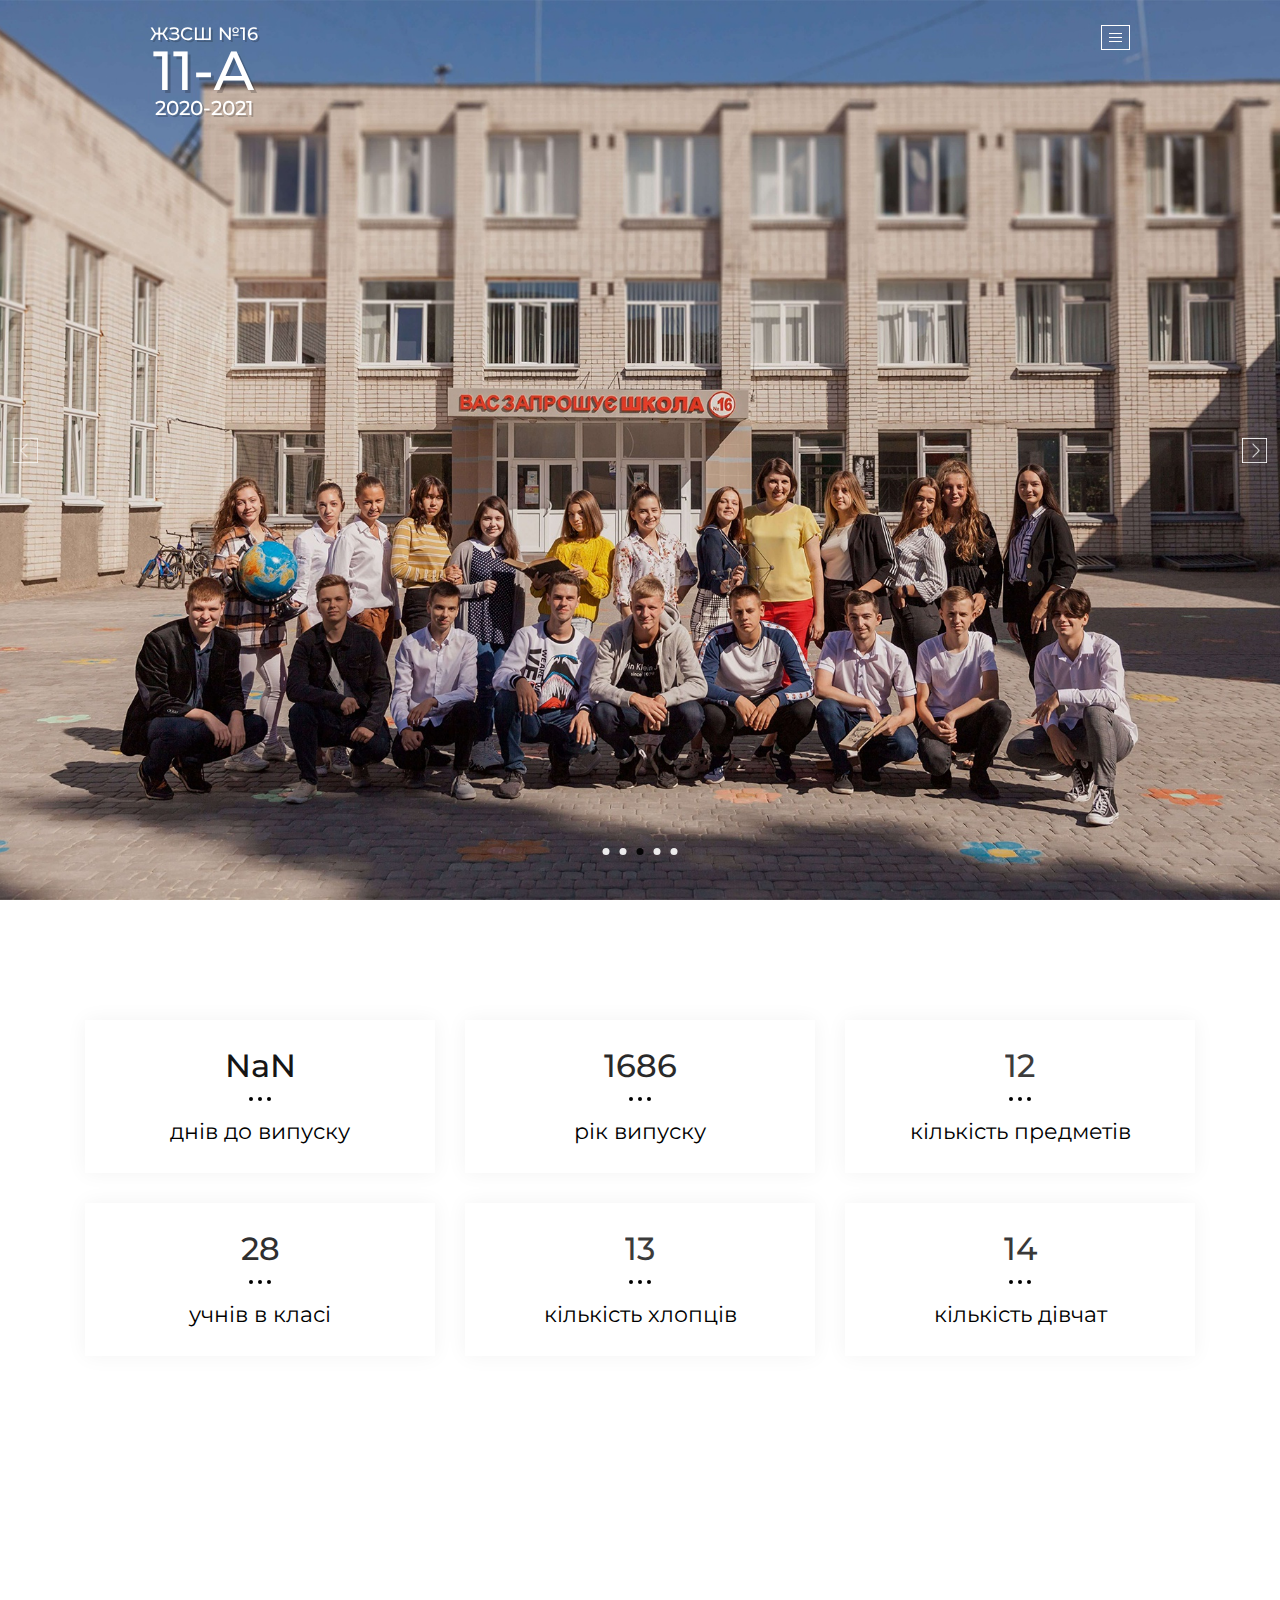
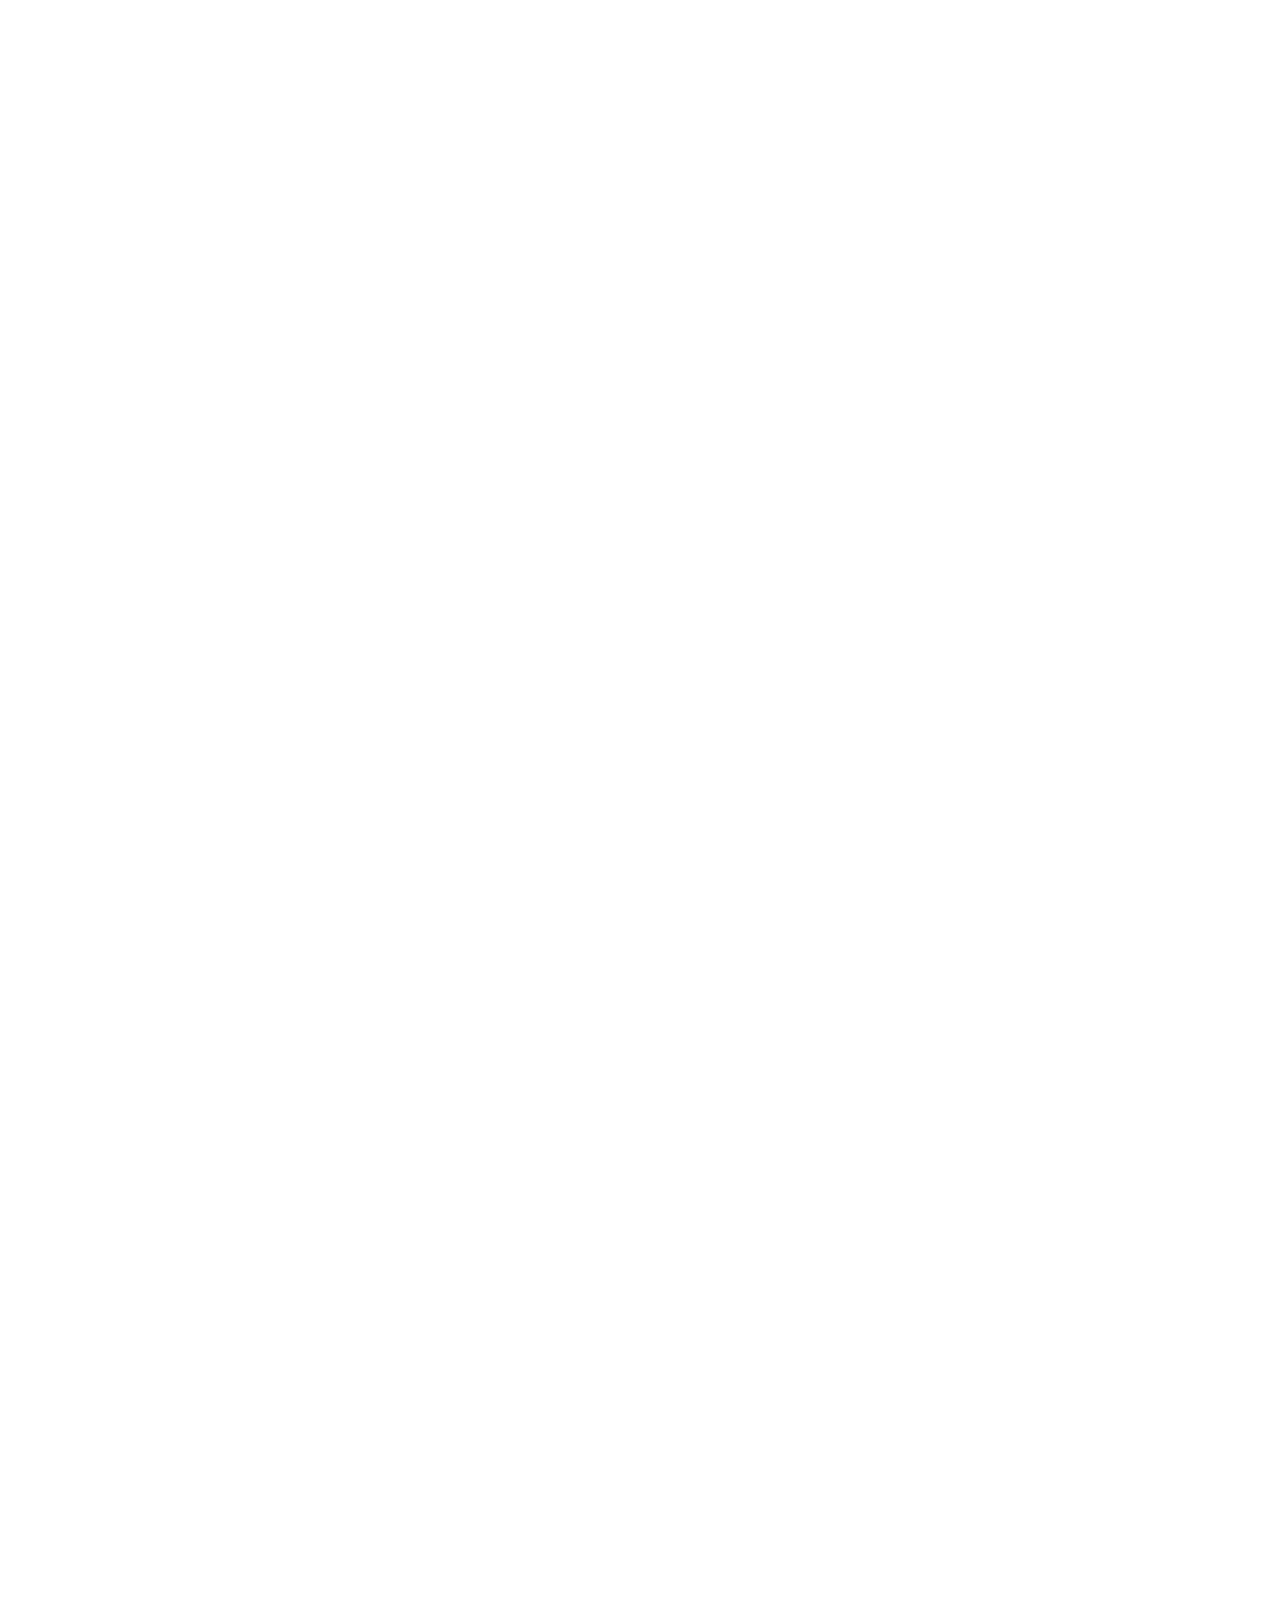
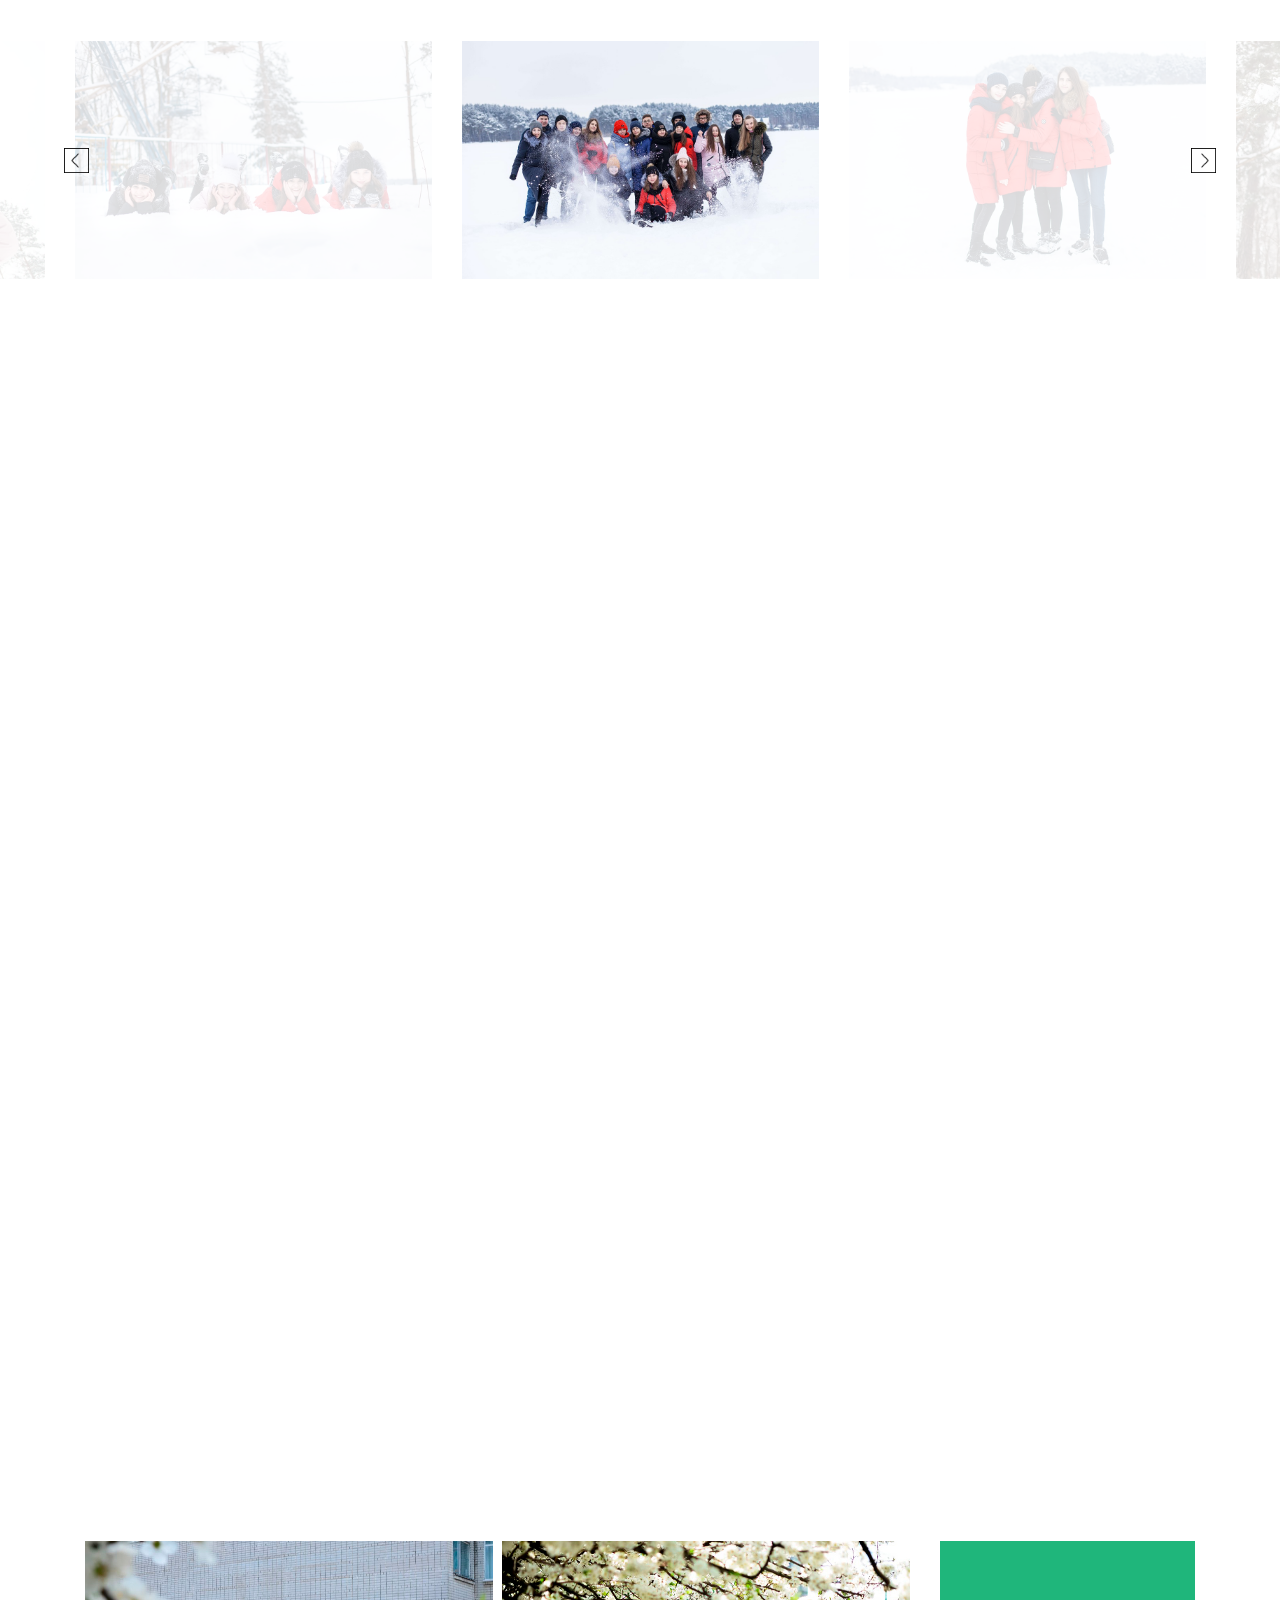
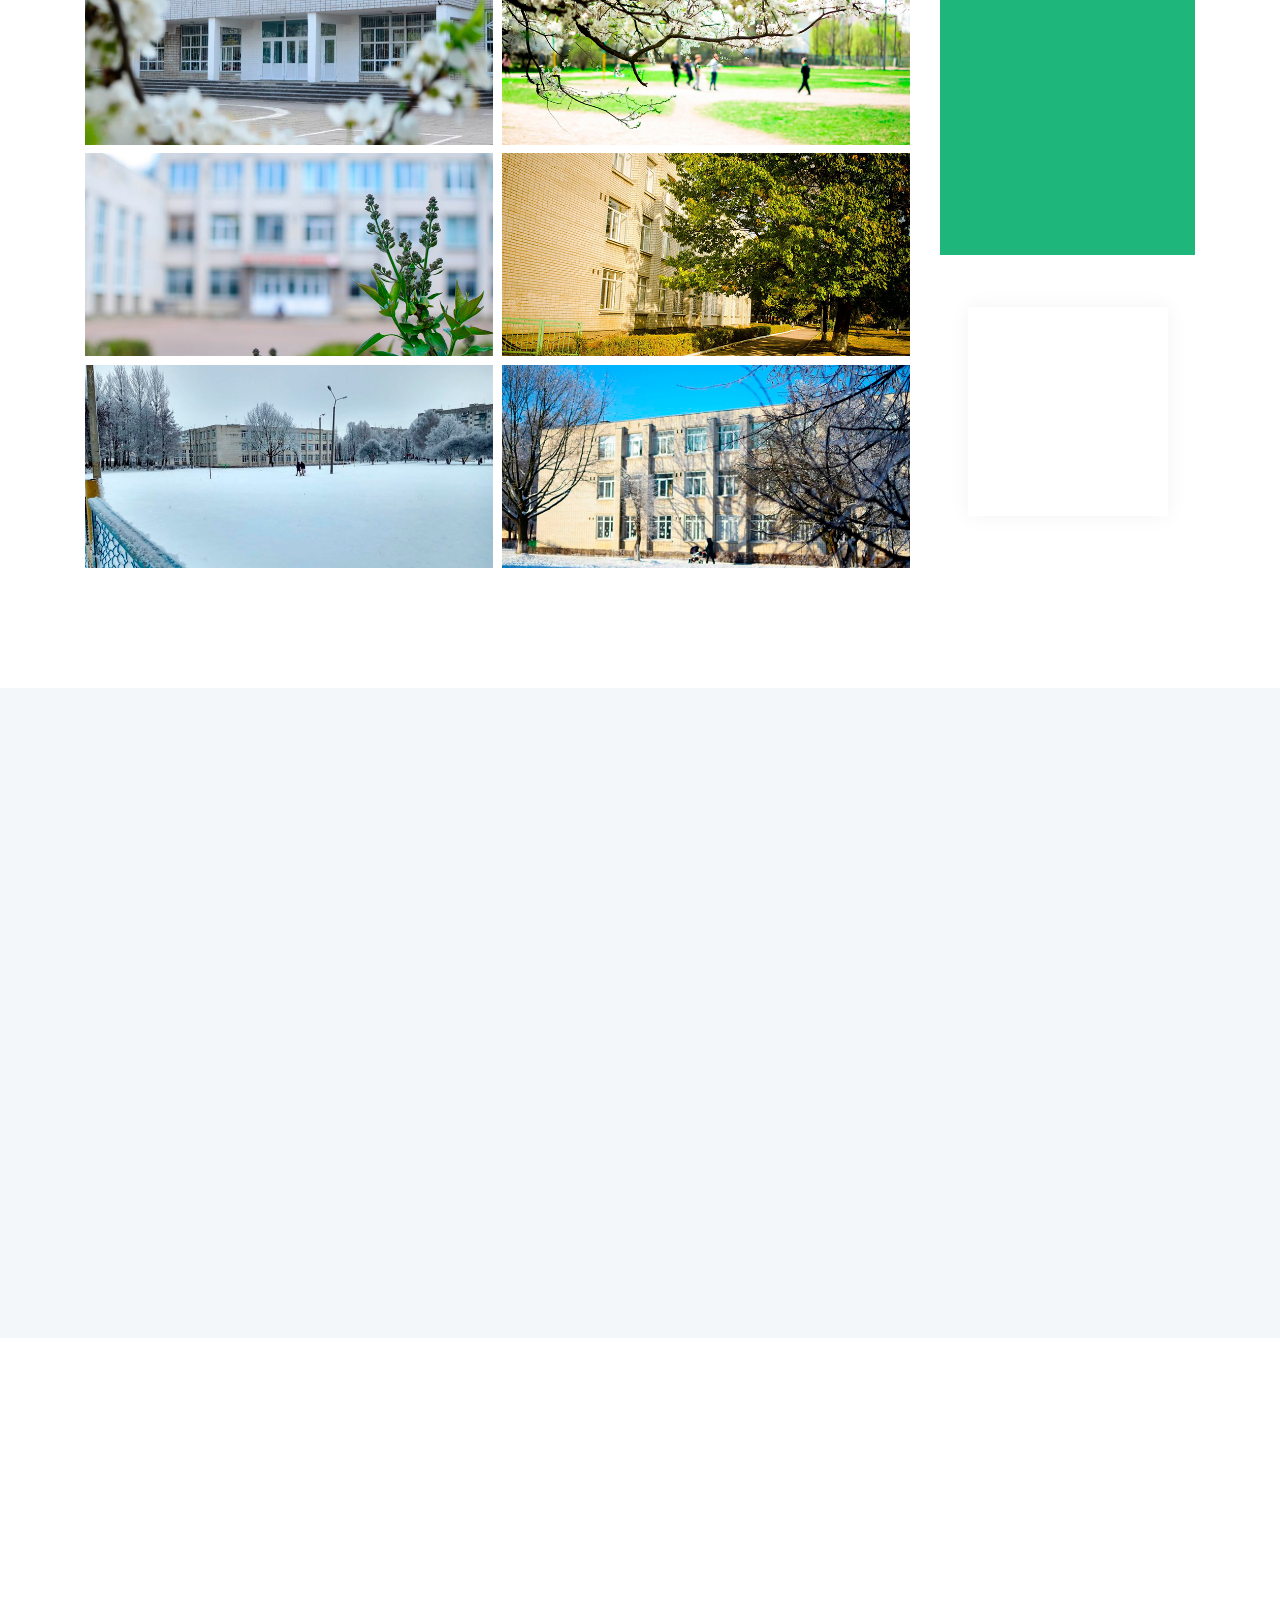
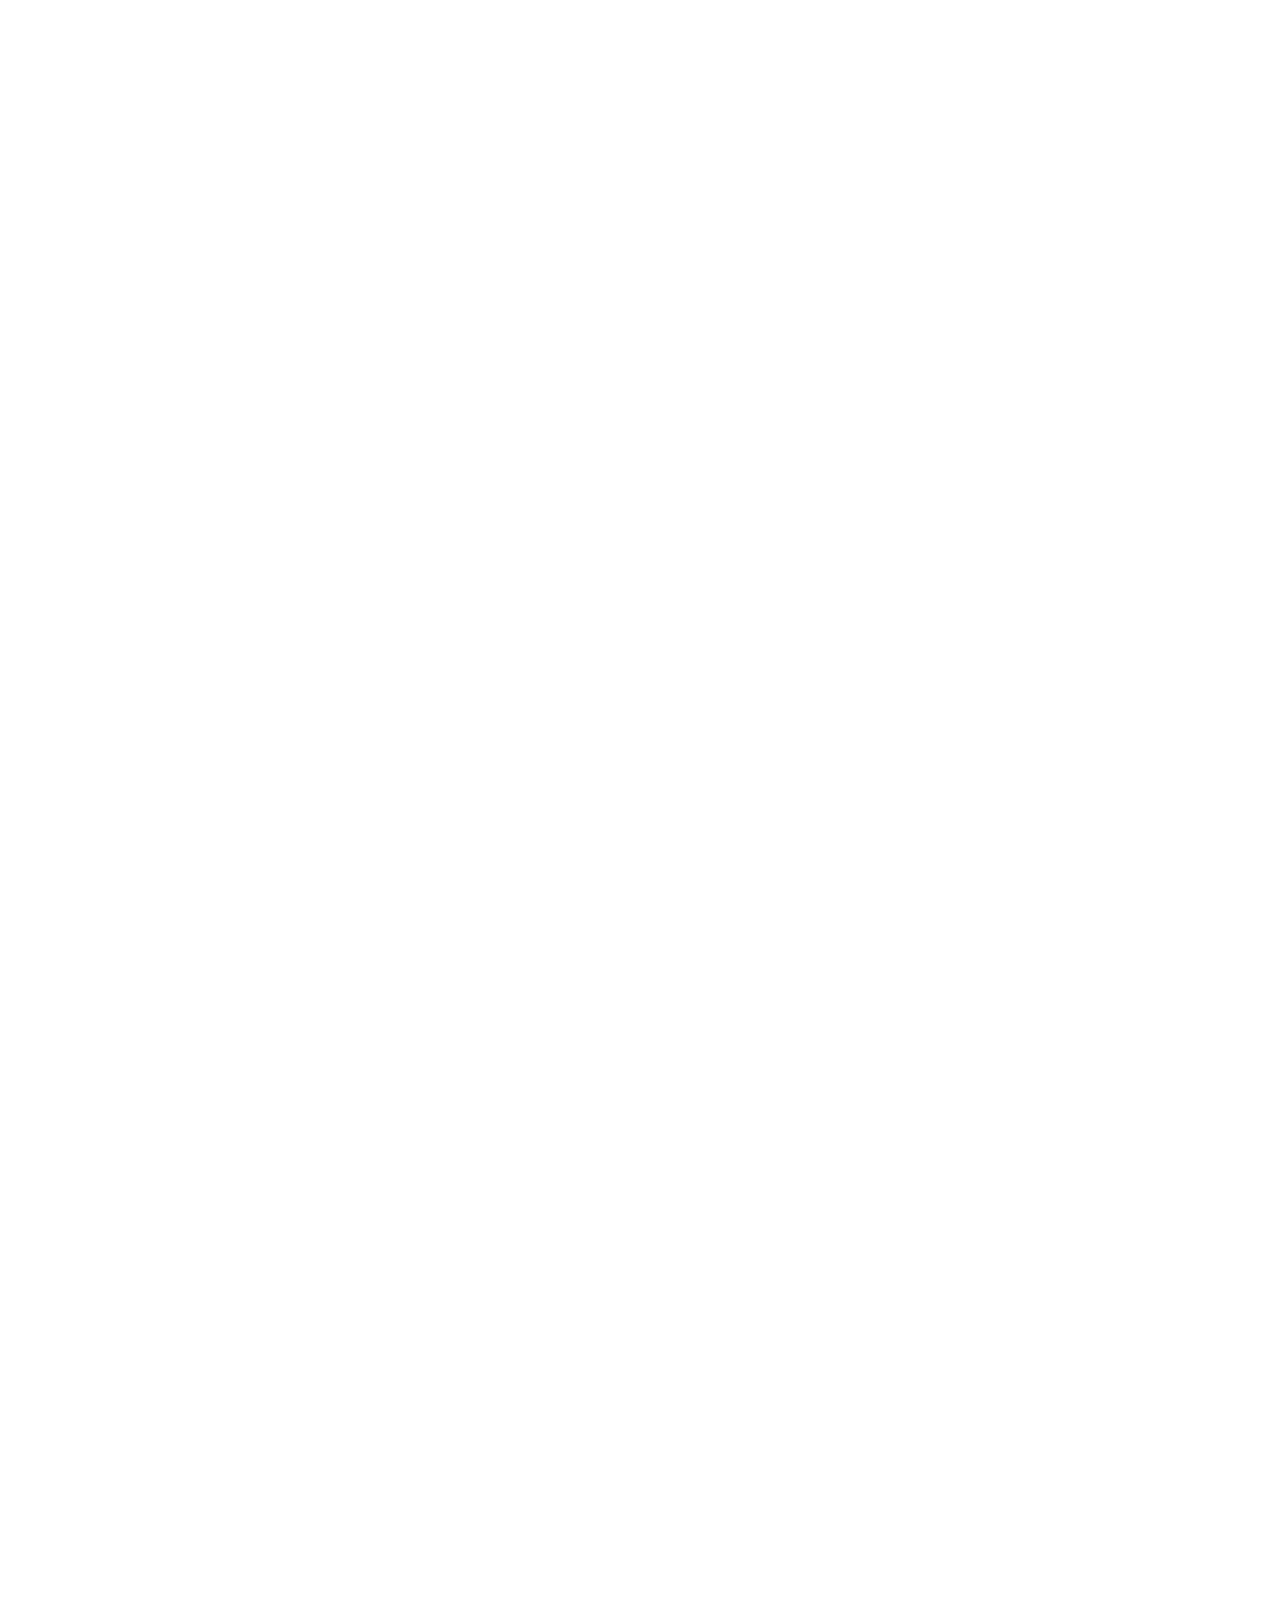
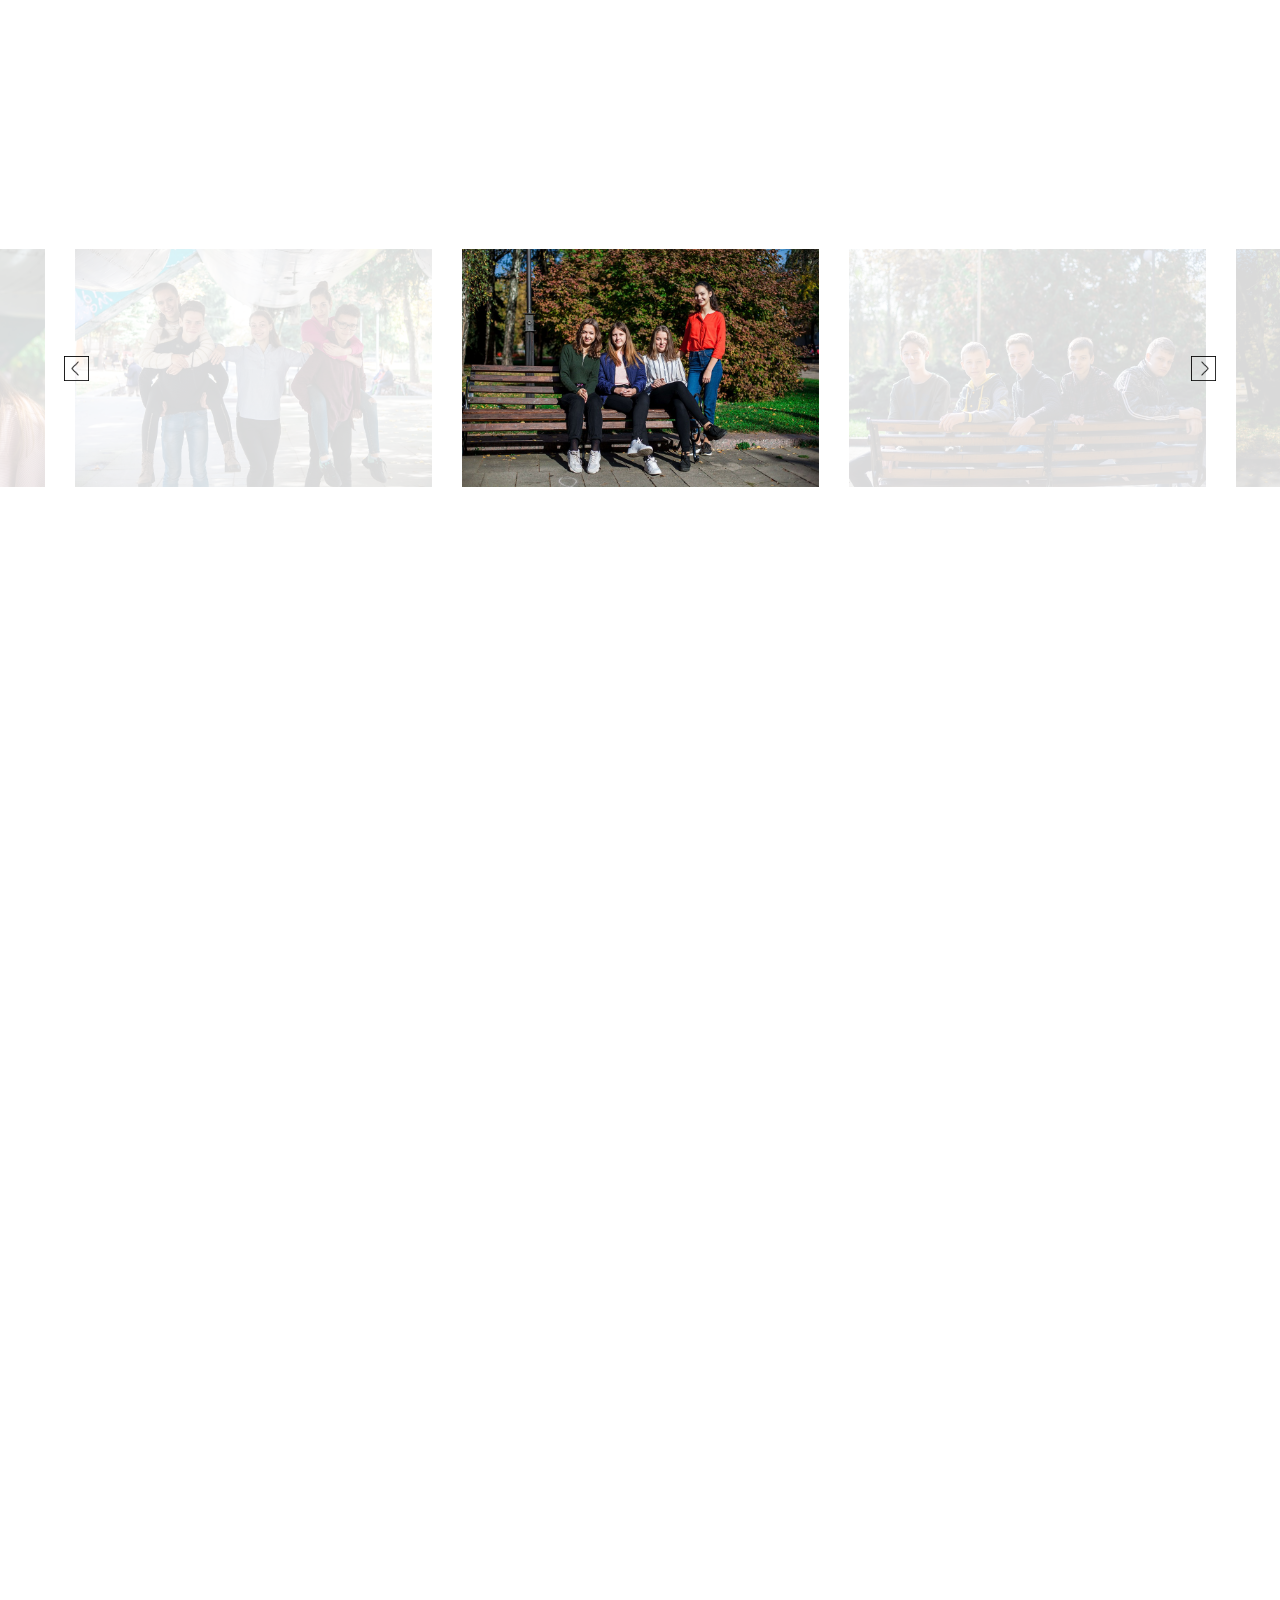
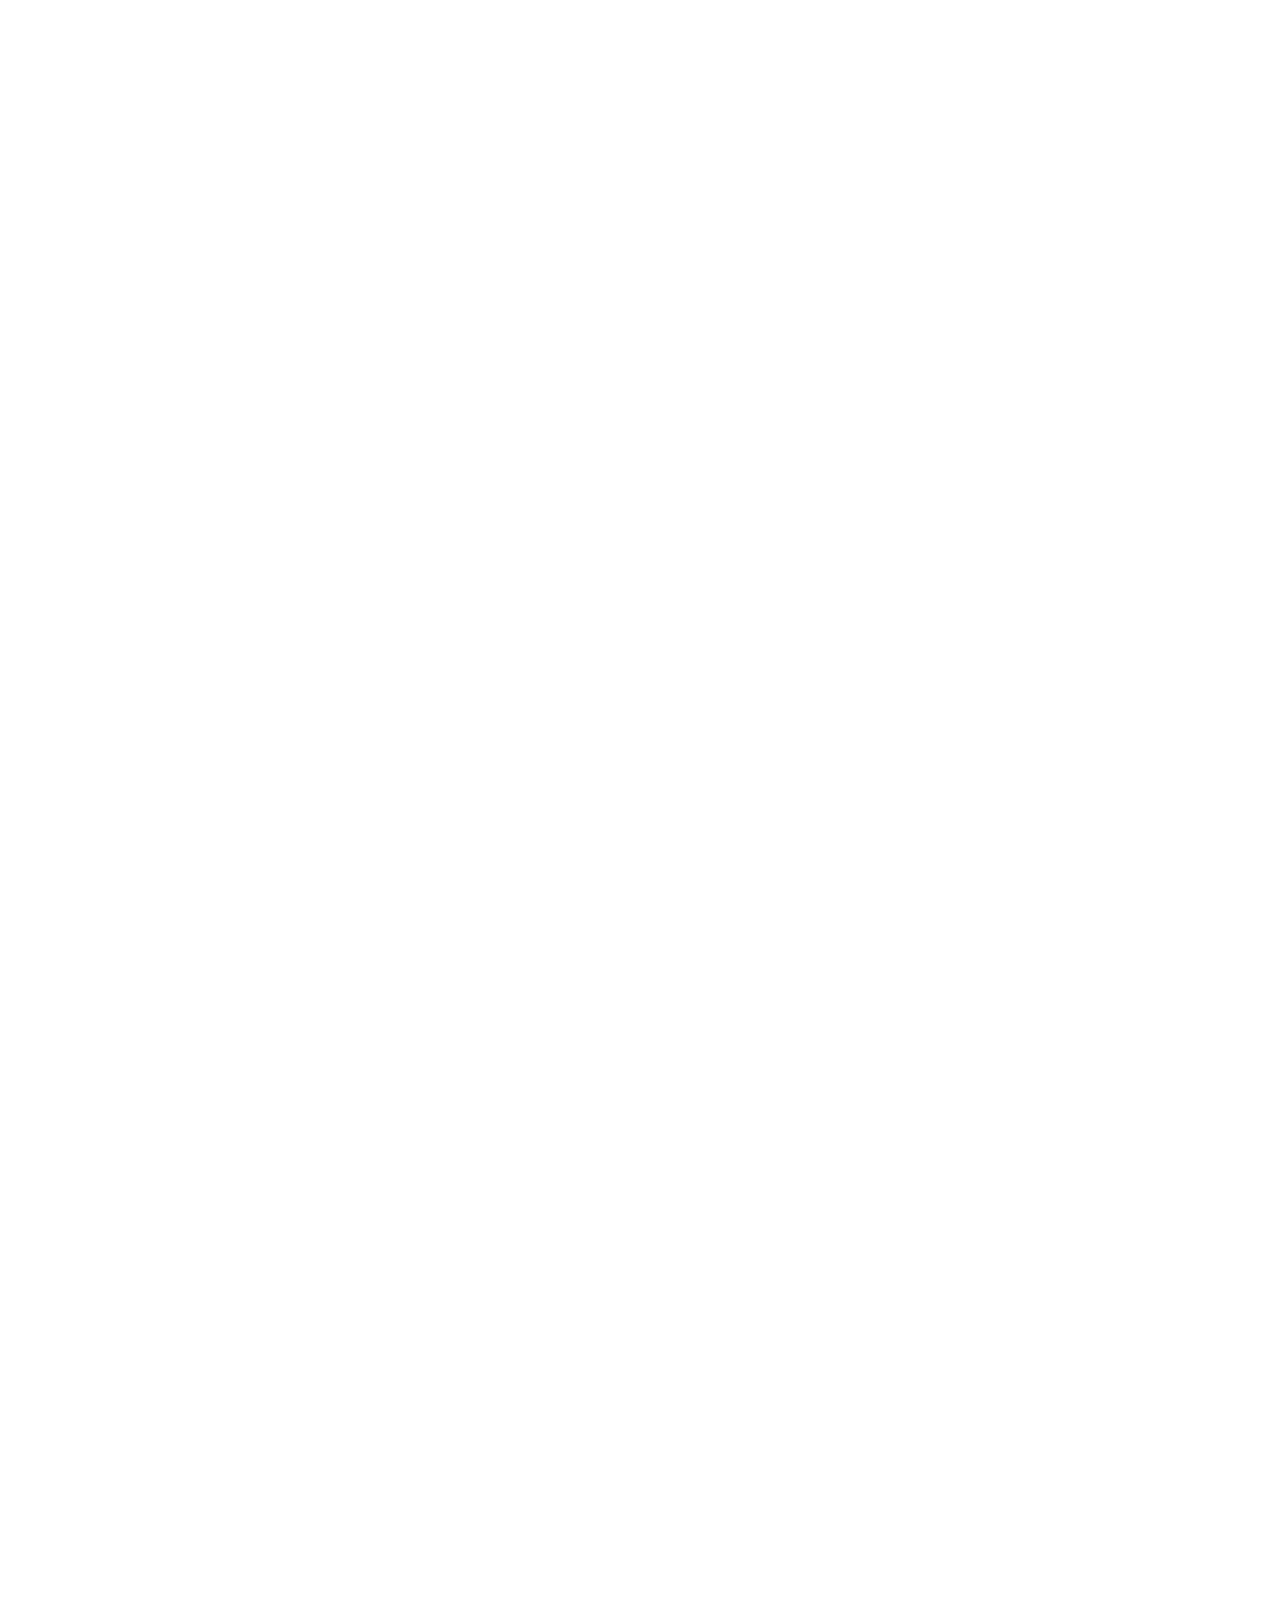
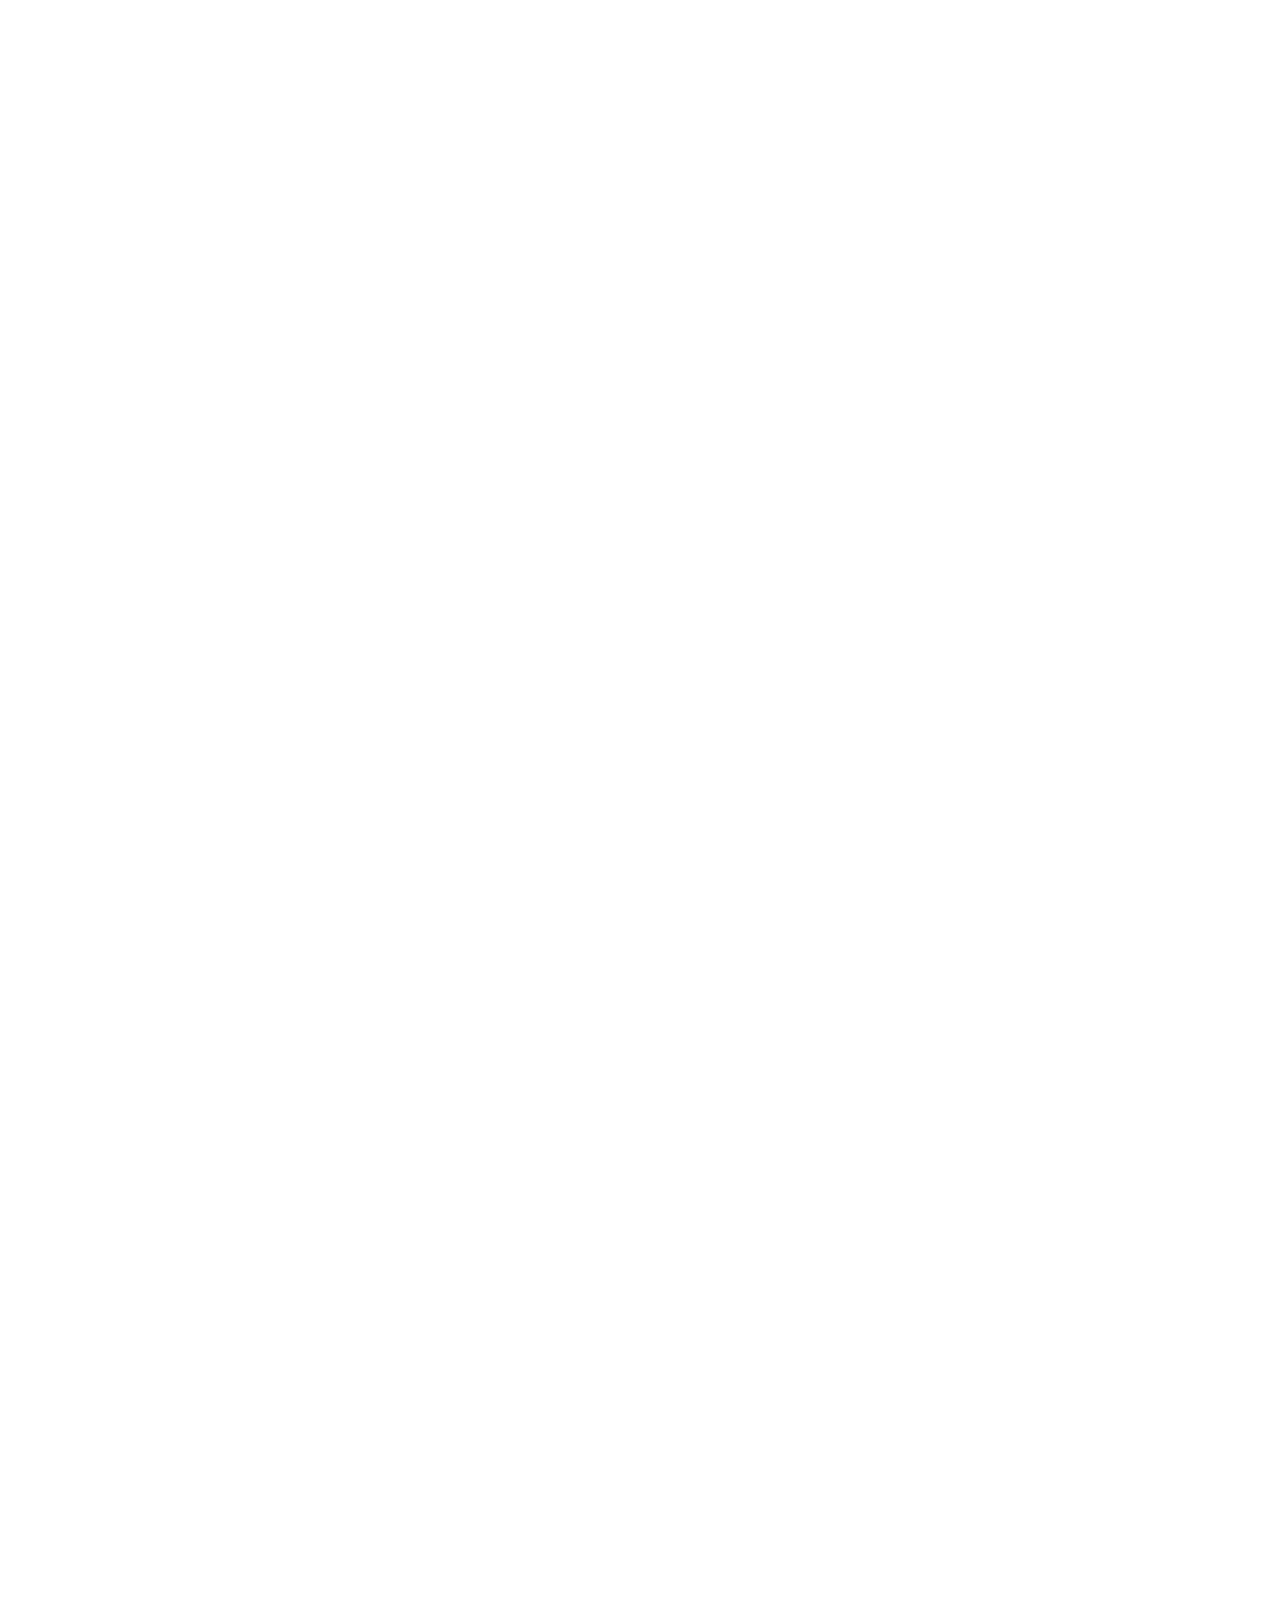
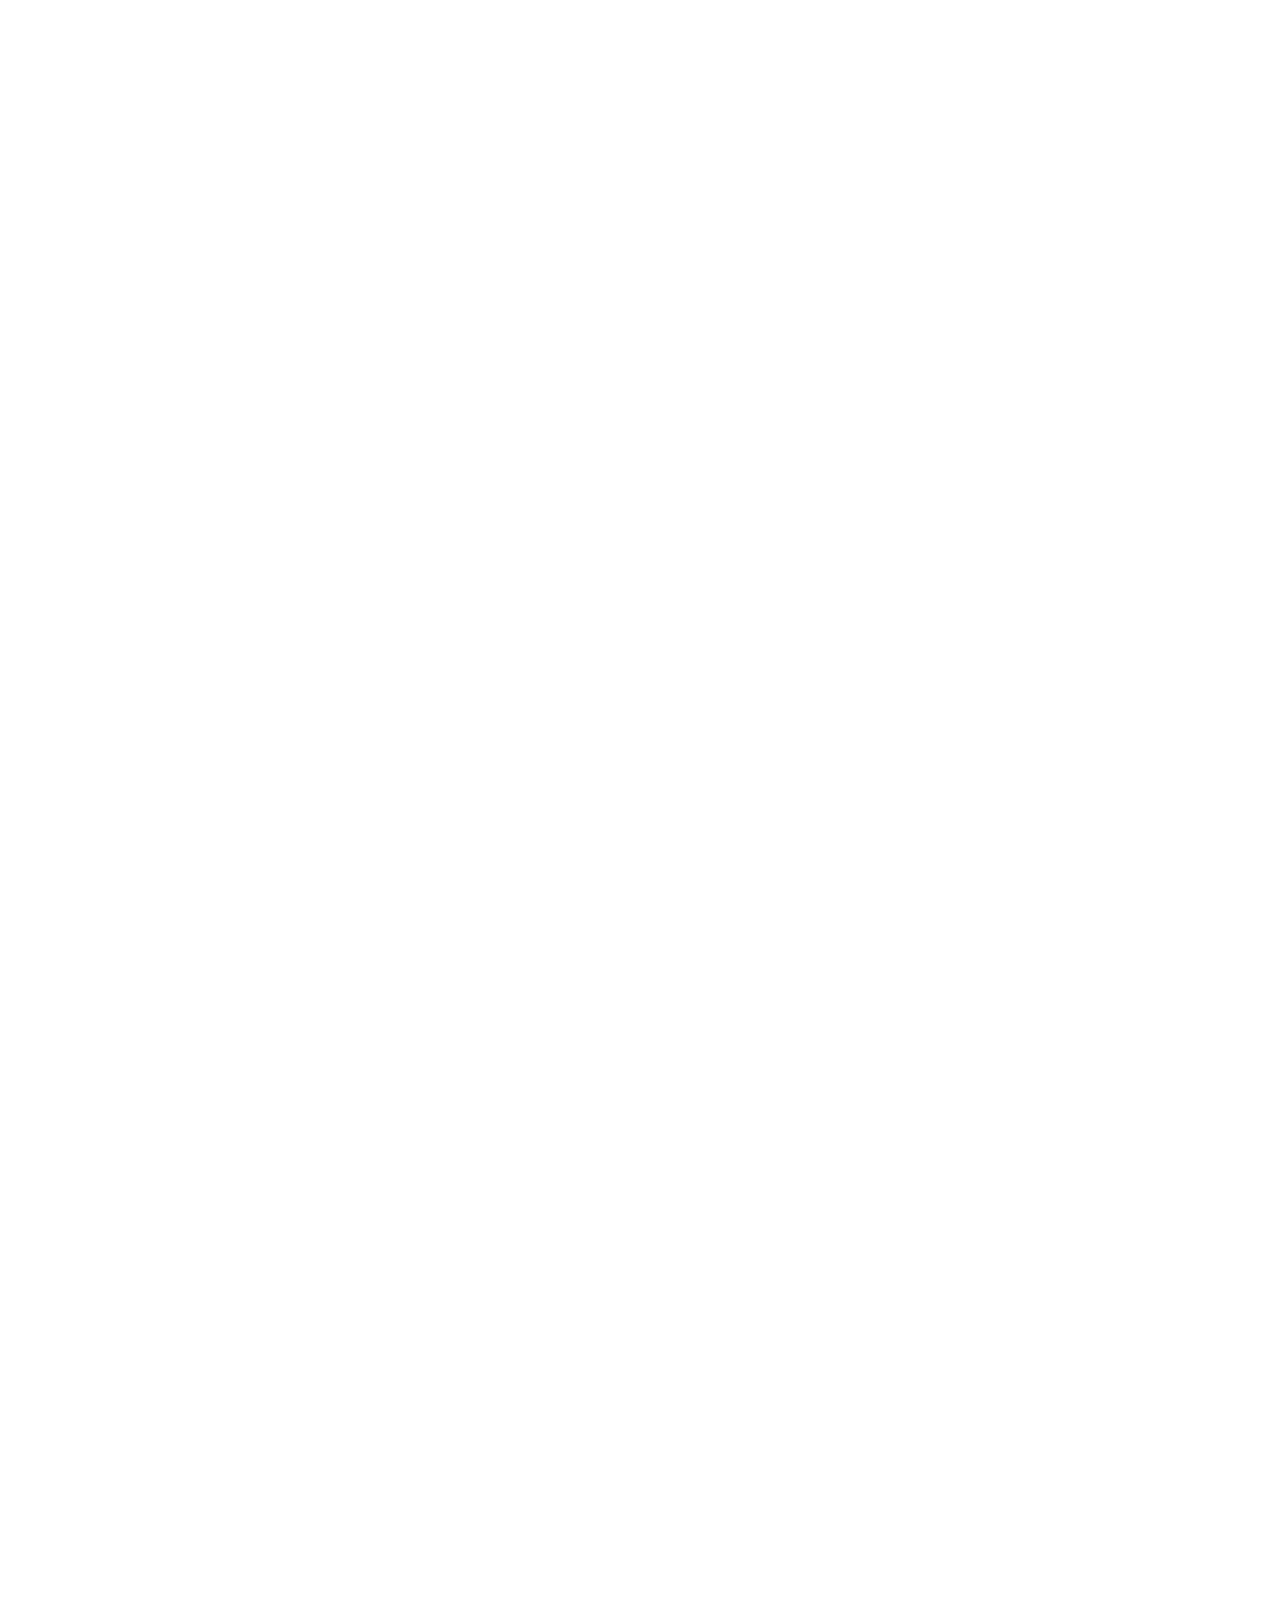
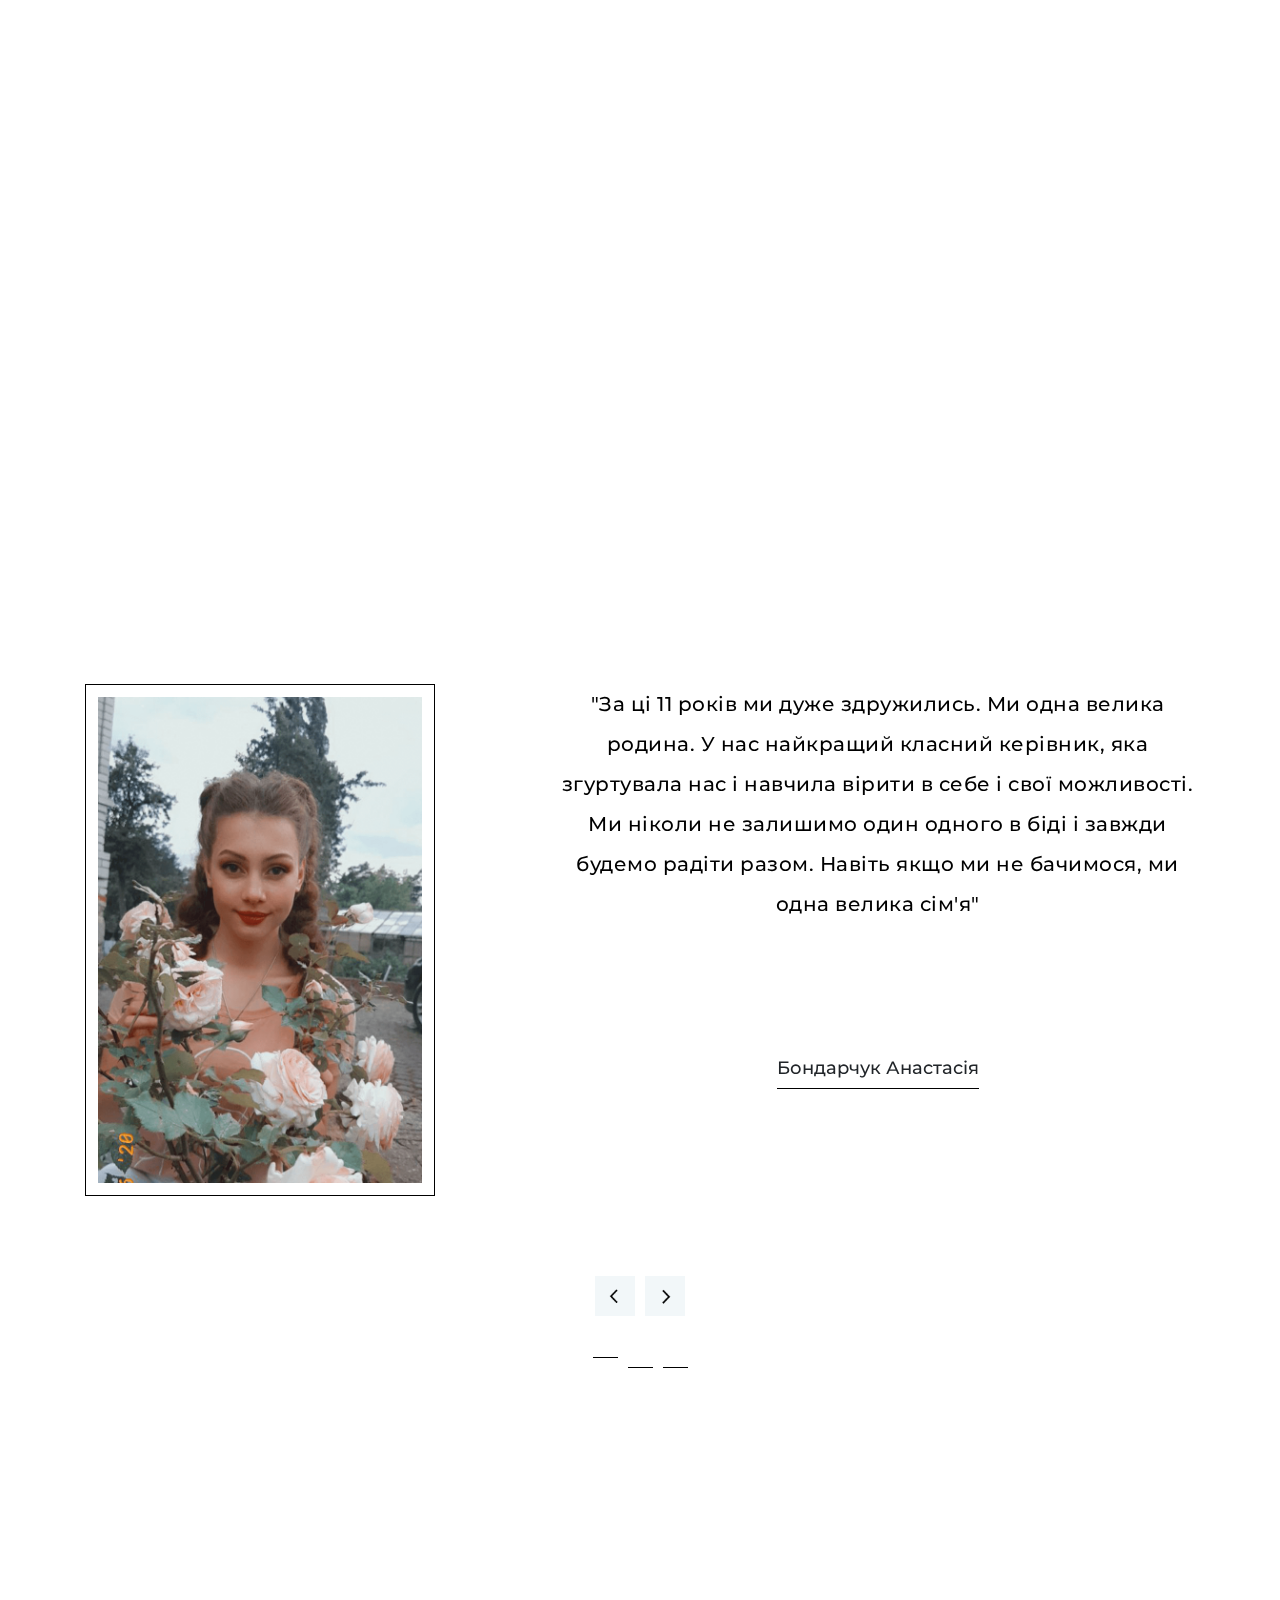
==== commit 529d4023: "animation" ====
--- a/index.html
+++ b/index.html
@@ -19,7 +19,7 @@
 
     <div id="toTop"></div>
 
-    <header class="header wow animate__animated animate__fadeIn" data-wow-delay="0.2s">
+    <header class="header">
         <div class="header__slider">
             <div class="header__item header__item_1"></div>
             <div class="header__item header__item_2"></div>
@@ -84,7 +84,7 @@
         <div class="container" id="counts">
             <div class="row">
                 <div class="col-lg-4 col-6 mt">
-                    <div class="information__block wow animate__animated animate__fadeIn" data-wow-delay="0.2s">
+                    <div class="information__block">
                         <div class="information__text">
                             <div class="information__figure spincrement text-center" id="date"></div>
                             <div class="information__dots d-flex justify-content-center align-items-center">
@@ -97,7 +97,7 @@
                     </div>
                 </div>
                 <div class="col-lg-4 col-6 mt">
-                    <div class="information__block wow animate__animated animate__fadeIn" data-wow-delay="0.2s">
+                    <div class="information__block">
                         <div class="information__text">
                             <div class="information__figure spincrement text-center">2021</div>
                             <div class="information__dots d-flex justify-content-center align-items-center">
@@ -110,7 +110,7 @@
                     </div>
                 </div>
                 <div class="col-lg-4 col-6 mt">
-                    <div class="information__block wow animate__animated animate__fadeIn" data-wow-delay="0.2s">
+                    <div class="information__block">
                         <div class="information__text">
                             <div class="information__figure spincrement text-center">16</div>
                             <div class="information__dots d-flex justify-content-center align-items-center">
@@ -123,7 +123,7 @@
                     </div>
                 </div>
                 <div class="col-lg-4 col-6 mt">
-                    <div class="information__block wow animate__animated animate__fadeIn" data-wow-delay="0.2s">
+                    <div class="information__block">
                         <div class="information__text">
                             <div class="information__figure spincrement text-center">35</div>
                             <div class="information__dots d-flex justify-content-center align-items-center">
@@ -137,7 +137,7 @@
                 </div>
                 
                 <div class="col-lg-4 col-6 mt">
-                    <div class="information__block wow animate__animated animate__fadeIn" data-wow-delay="0.2s">
+                    <div class="information__block">
                         <div class="information__text">
                             <div class="information__figure spincrement text-center">17</div>
                             <div class="information__dots d-flex justify-content-center align-items-center">
@@ -151,7 +151,7 @@
                 </div>
             
                 <div class="col-lg-4 col-6 mt">
-                    <div class="information__block wow animate__animated animate__fadeIn" data-wow-delay="0.2s">
+                    <div class="information__block">
                         <div class="information__text">
                             <div class="information__figure spincrement text-center">18</div>
                             <div class="information__dots d-flex justify-content-center align-items-center">
@@ -565,7 +565,7 @@
         </div>
     </div>
 
-    <section class="slider wow animate__animated animate__fadeInUp" data-wow-delay="0.2s" id="gallery-1">
+    <section class="slider" id="gallery-1">
         <div class="container">
             <div class="row">
                 <div class="col title-mb wow animate__animated animate__fadeInUp d-flex justify-content-start align-items-center" data-wow-delay="0.5s">
@@ -992,7 +992,7 @@
 
     
 
-    <section class="school wow animate__animated animate__fadeIn" data-wow-delay="0.2s" id="school">
+    <section class="school" id="school">
         <div class="container position-relative">
             <div class="row">
                 <div class="col title-mb wow animate__animated animate__fadeInUp d-flex justify-content-start align-items-center" data-wow-delay="0.5s">
@@ -3435,7 +3435,7 @@
         <h1>11-А клас</h1>
     </section>-->
 
-    <section class="slider wow animate__animated animate__fadeInUp" data-wow-delay="0.2s" id="gallery-2">
+    <section class="slider" id="gallery-2">
         <div class="container">
             <div class="row">
                 <div class="col title-mb wow animate__animated animate__fadeInUp d-flex justify-content-start align-items-center" data-wow-delay="0.5s">
@@ -4882,7 +4882,7 @@
             </div>
             <div class="row d-flex justify-content-center">
                 <div class="col-md-4 col-sm-6 col-8 favcabinets__col">
-                    <div class="favcabinets__block">
+                    <div class="favcabinets__block wow animate__animated animate__fadeIn" data-wow-delay="0.2s">
                         <div class="zoom">
                             <img src="img/first floor example.png" alt="" class="favcabinets__image img-fluid">
                             <div class="hover__block bottom">
@@ -4893,7 +4893,7 @@
                     </div>
                 </div>
                 <div class="col-md-4 col-sm-6 col-8 favcabinets__col">
-                    <div class="favcabinets__block">
+                    <div class="favcabinets__block wow animate__animated animate__fadeIn" data-wow-delay="0.2s">
                         <div class="zoom">
                             <img src="img/second floor example.png" alt="" class="favcabinets__image img-fluid">
                             <div class="hover__block bottom">
@@ -4904,7 +4904,7 @@
                     </div>
                 </div>
                 <div class="col-md-4 col-sm-6 col-8 favcabinets__col">
-                    <div class="favcabinets__block">
+                    <div class="favcabinets__block wow animate__animated animate__fadeIn" data-wow-delay="0.2s">
                         <div class="zoom">
                             <img src="img/third floor example.png" alt="" class="favcabinets__image img-fluid">
                             <div class="hover__block bottom">
@@ -4924,7 +4924,7 @@
         <img src="img/heart.jpg" alt="">
     </section>-->
 
-    <section class="words wow animate__animated animate__fadeInUp" data-wow-delay="0.2s">
+    <section class="words">
         <div class="container position-relative">
             <div class="words__slider">
                 <div class="slider__item">
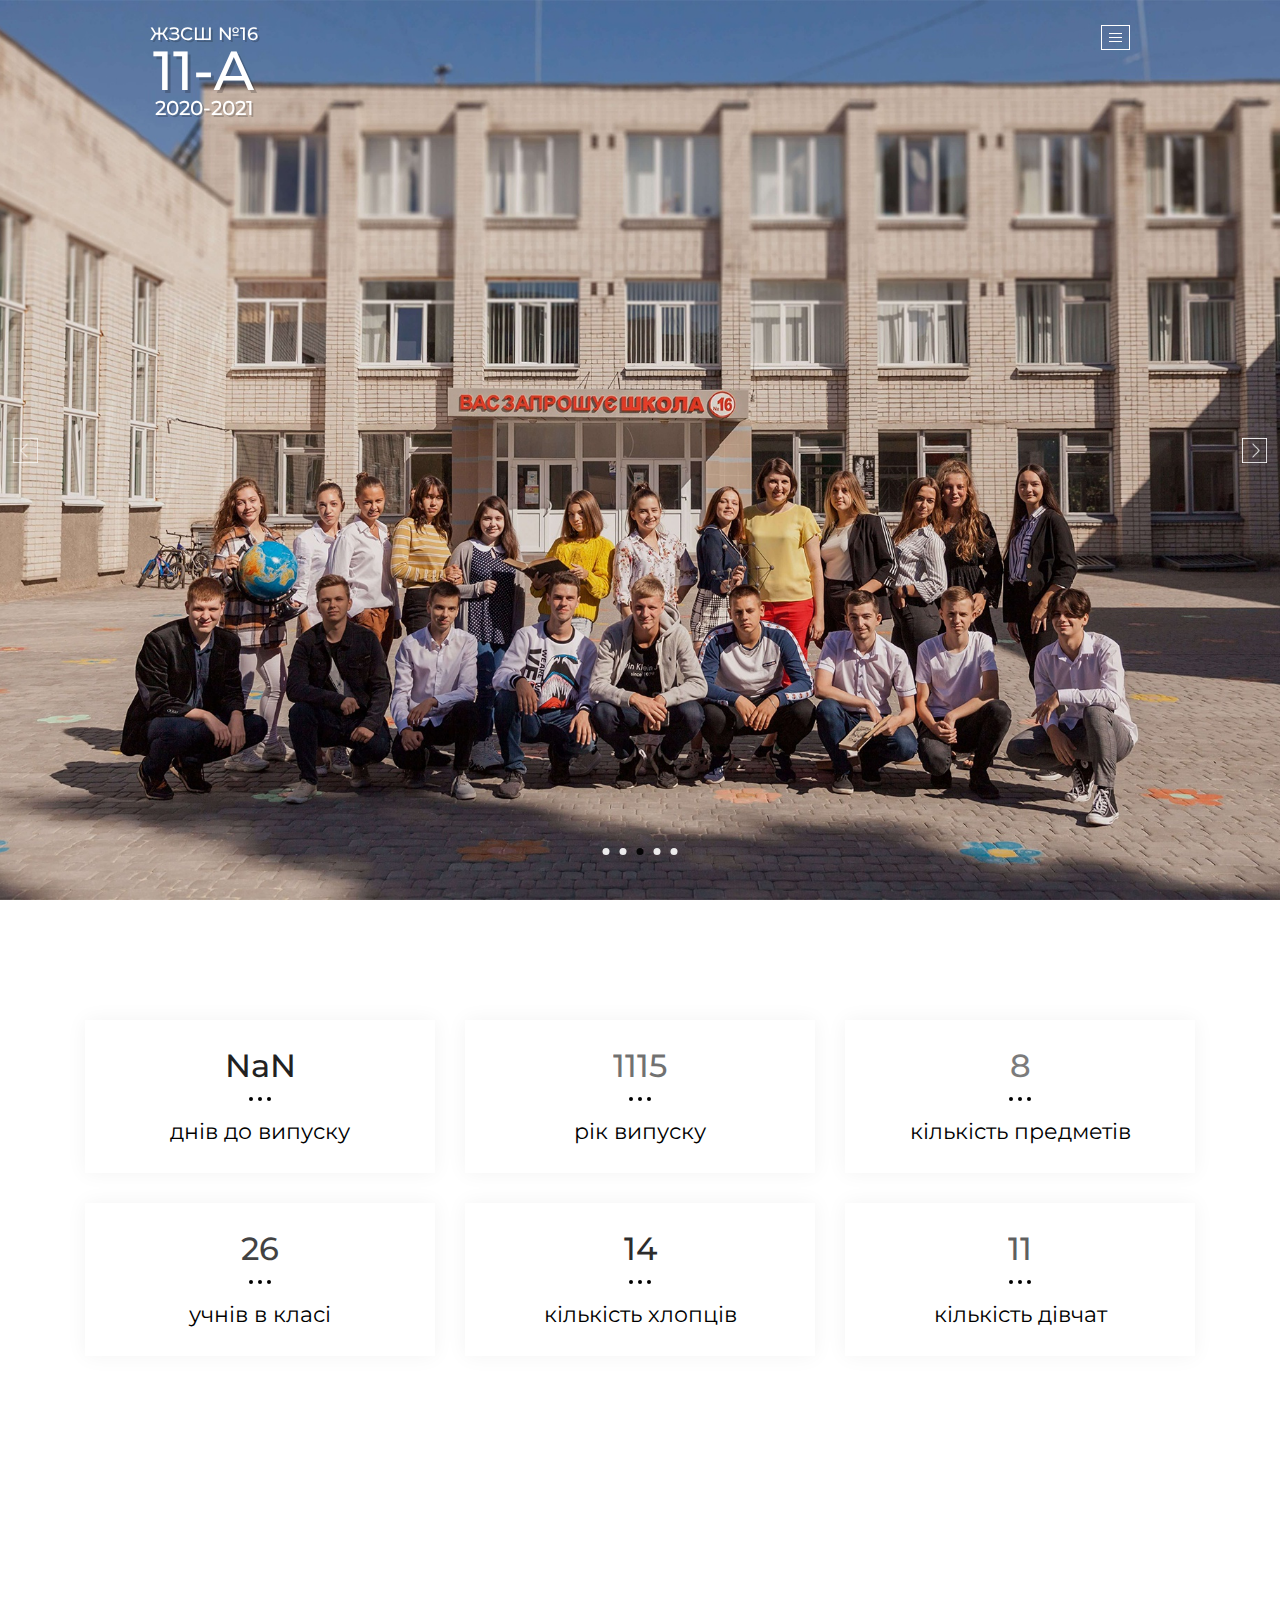
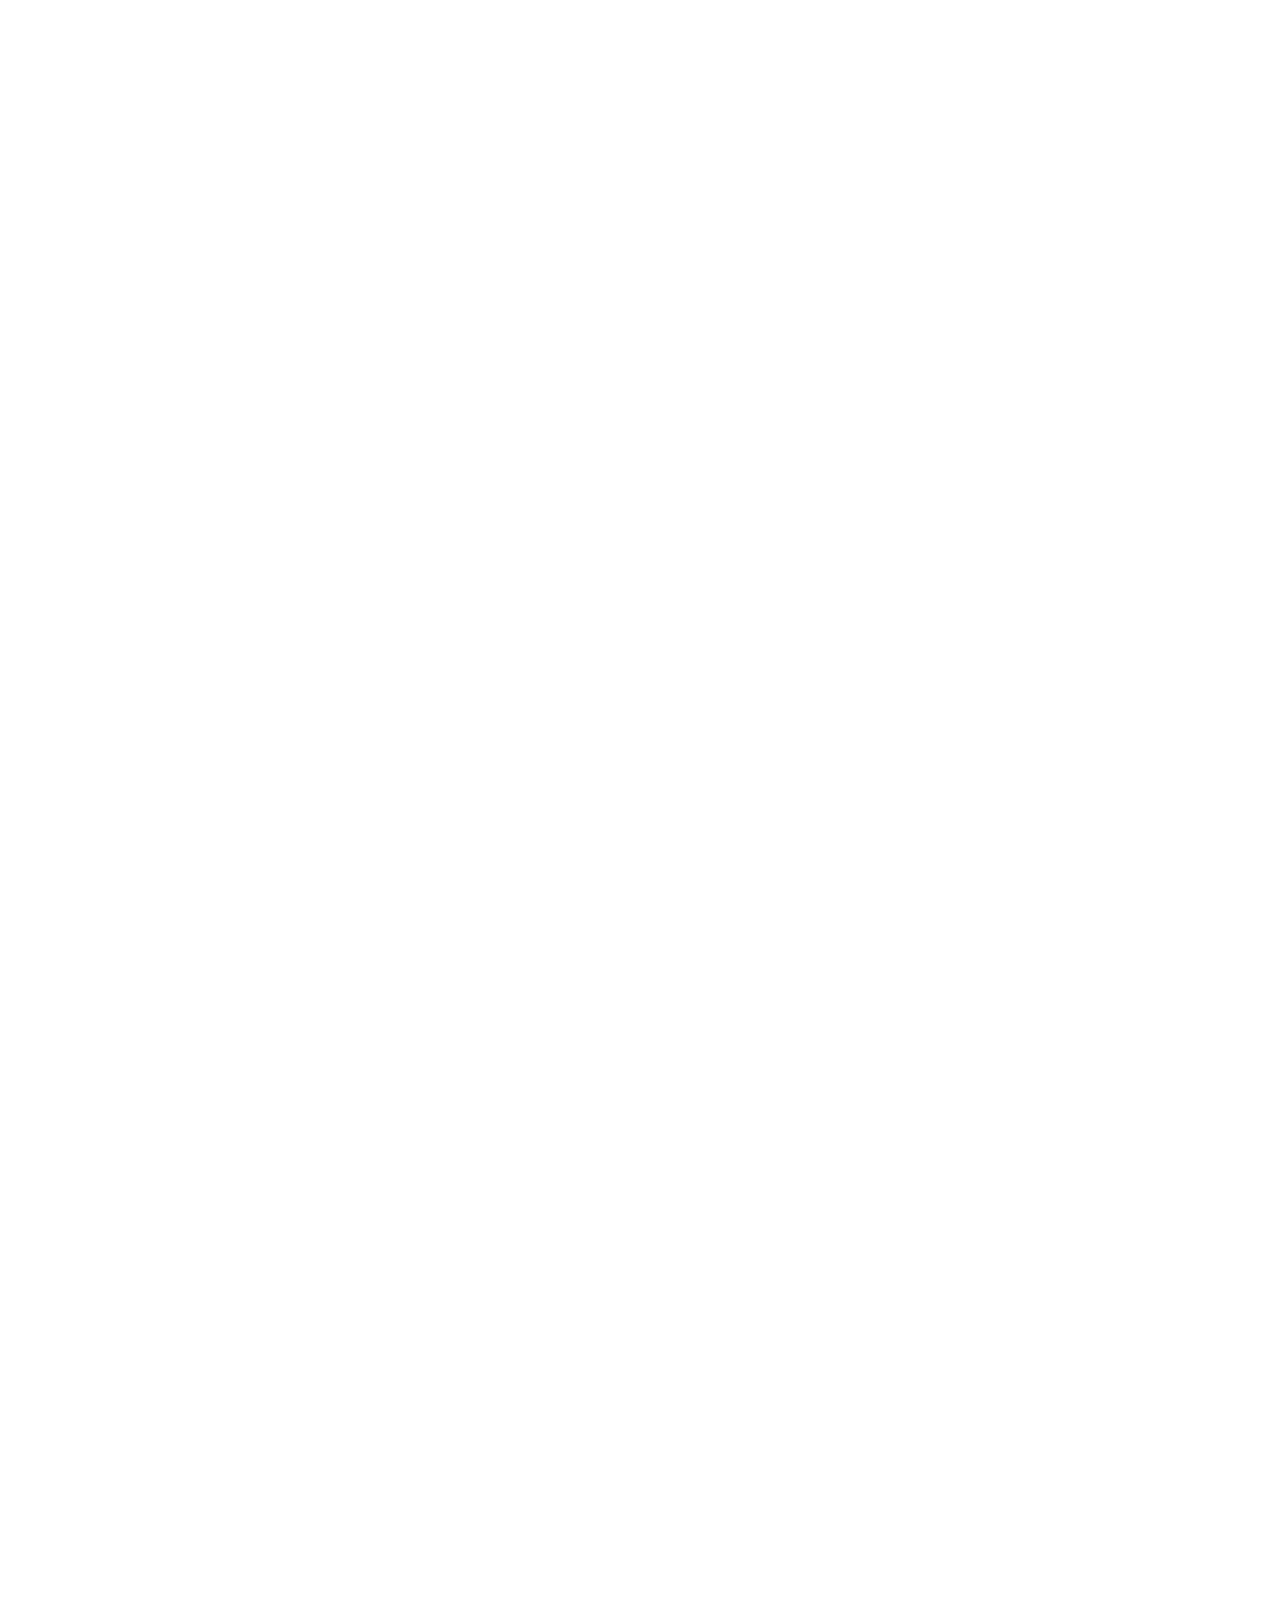
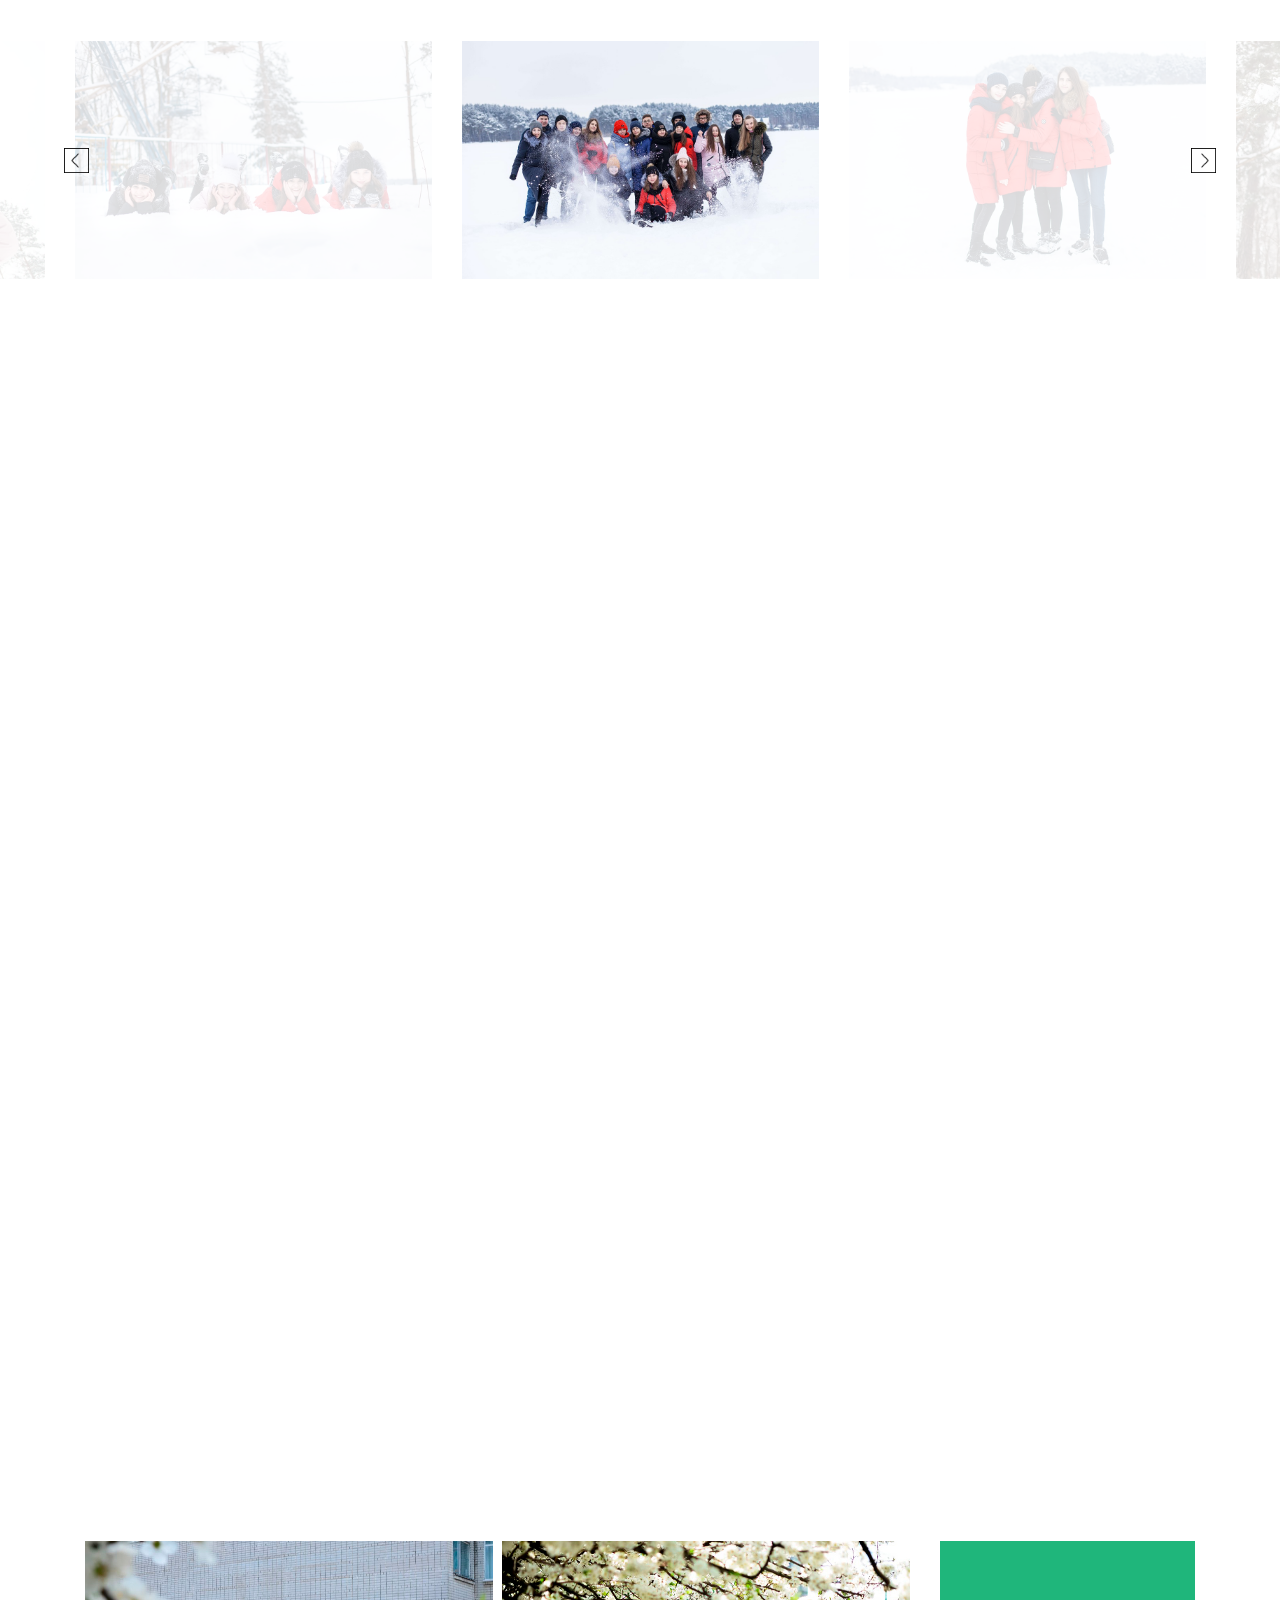
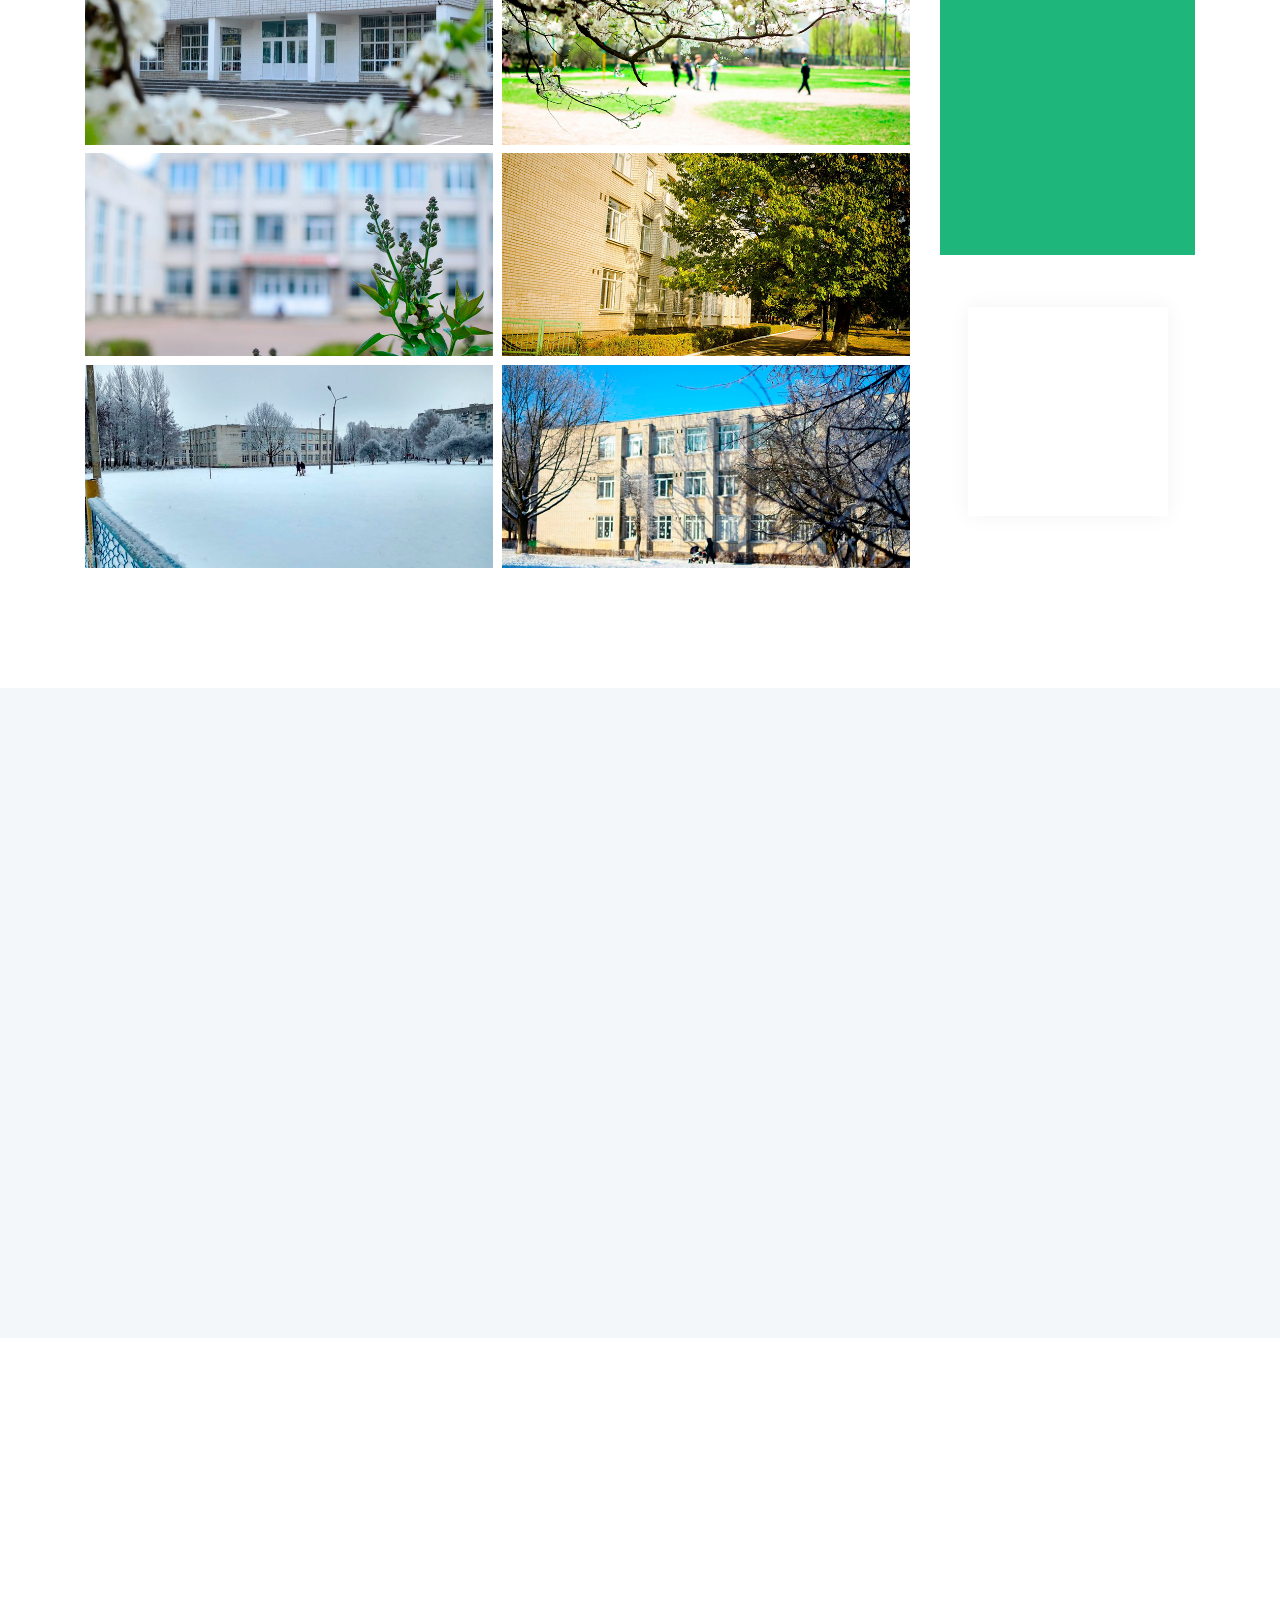
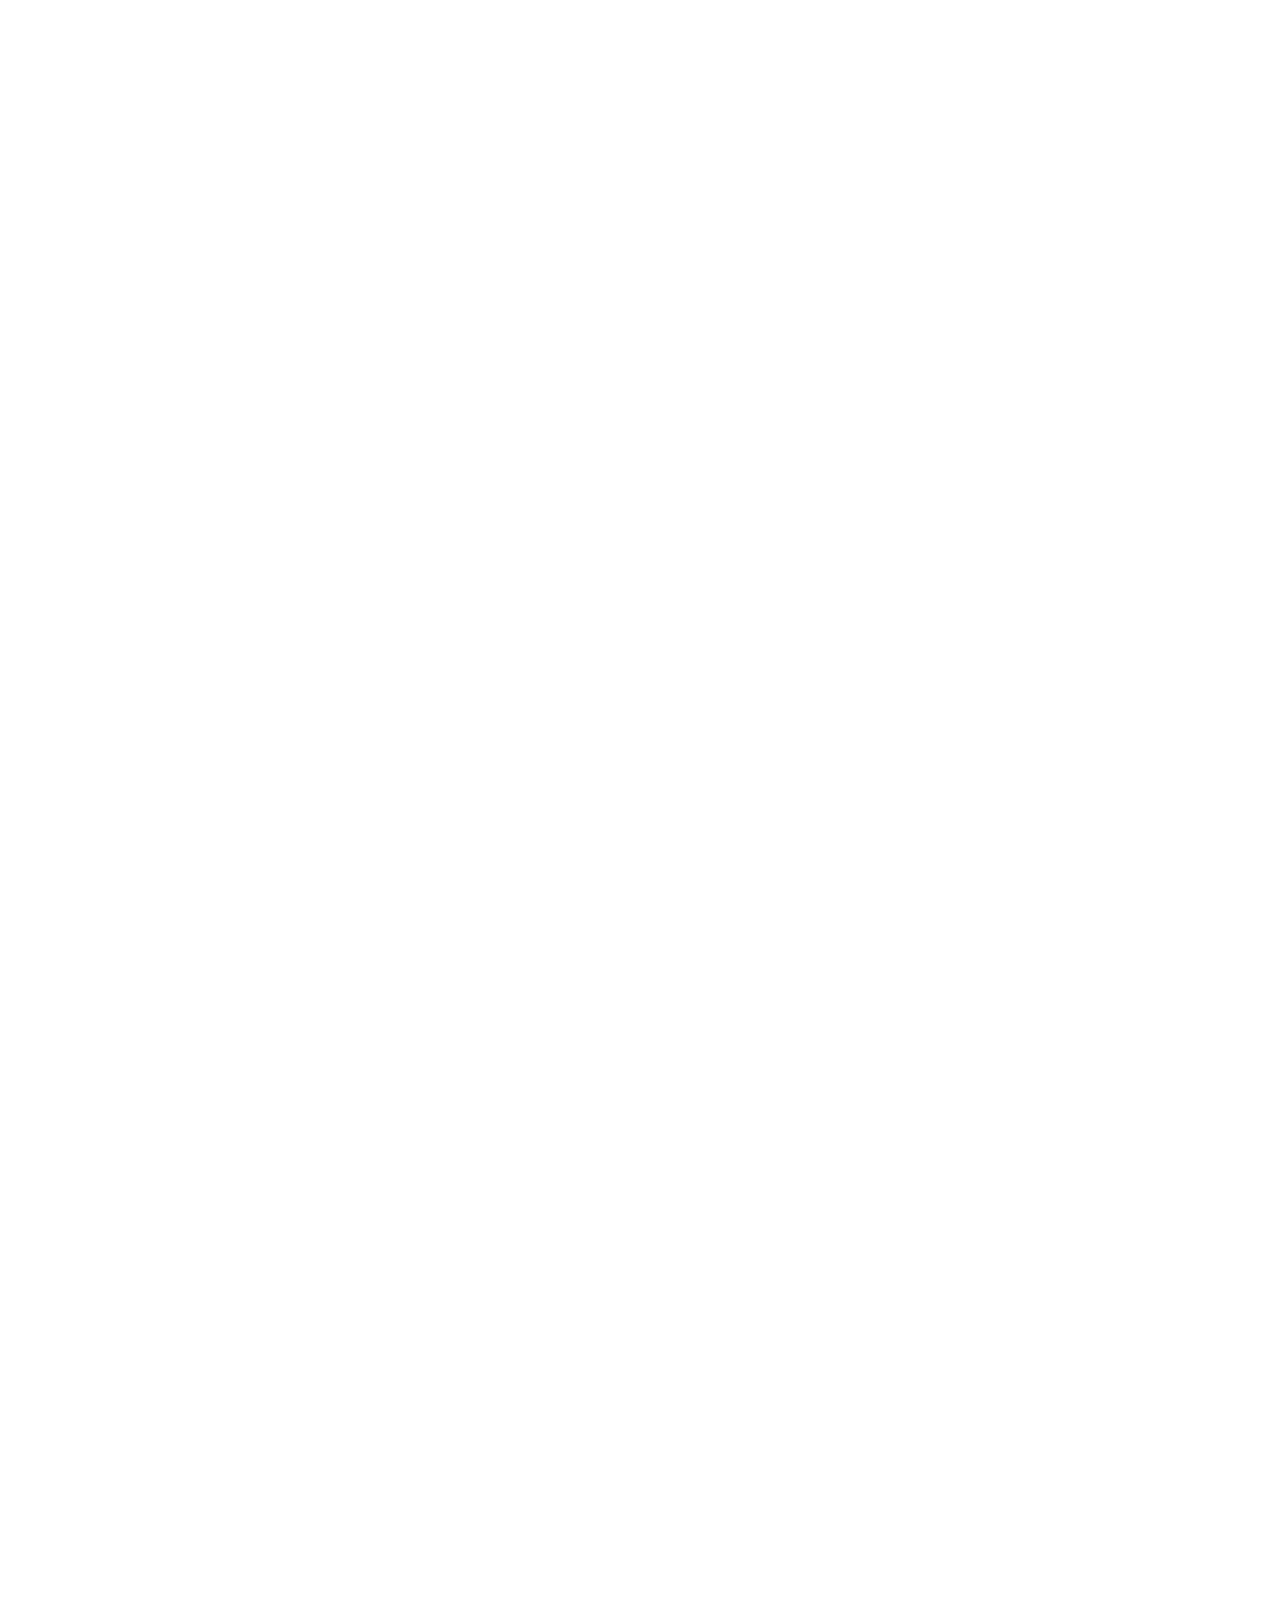
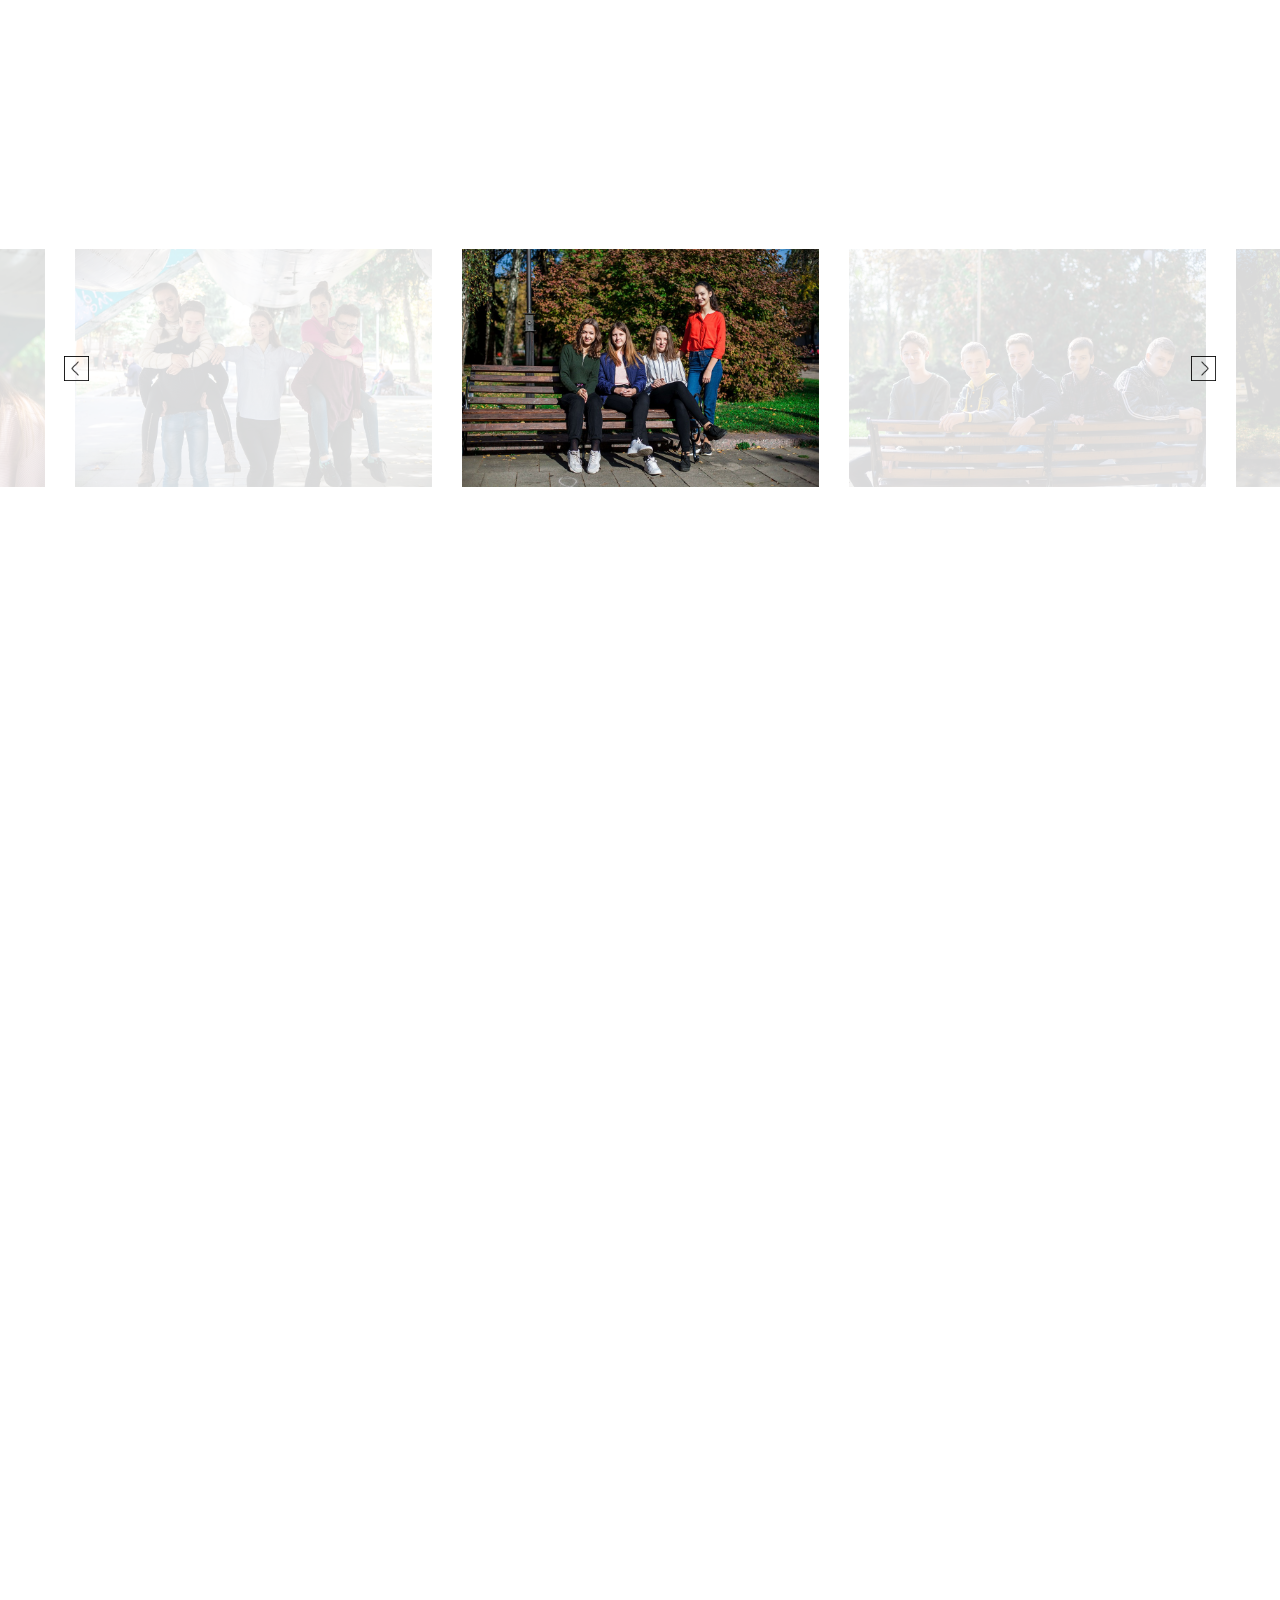
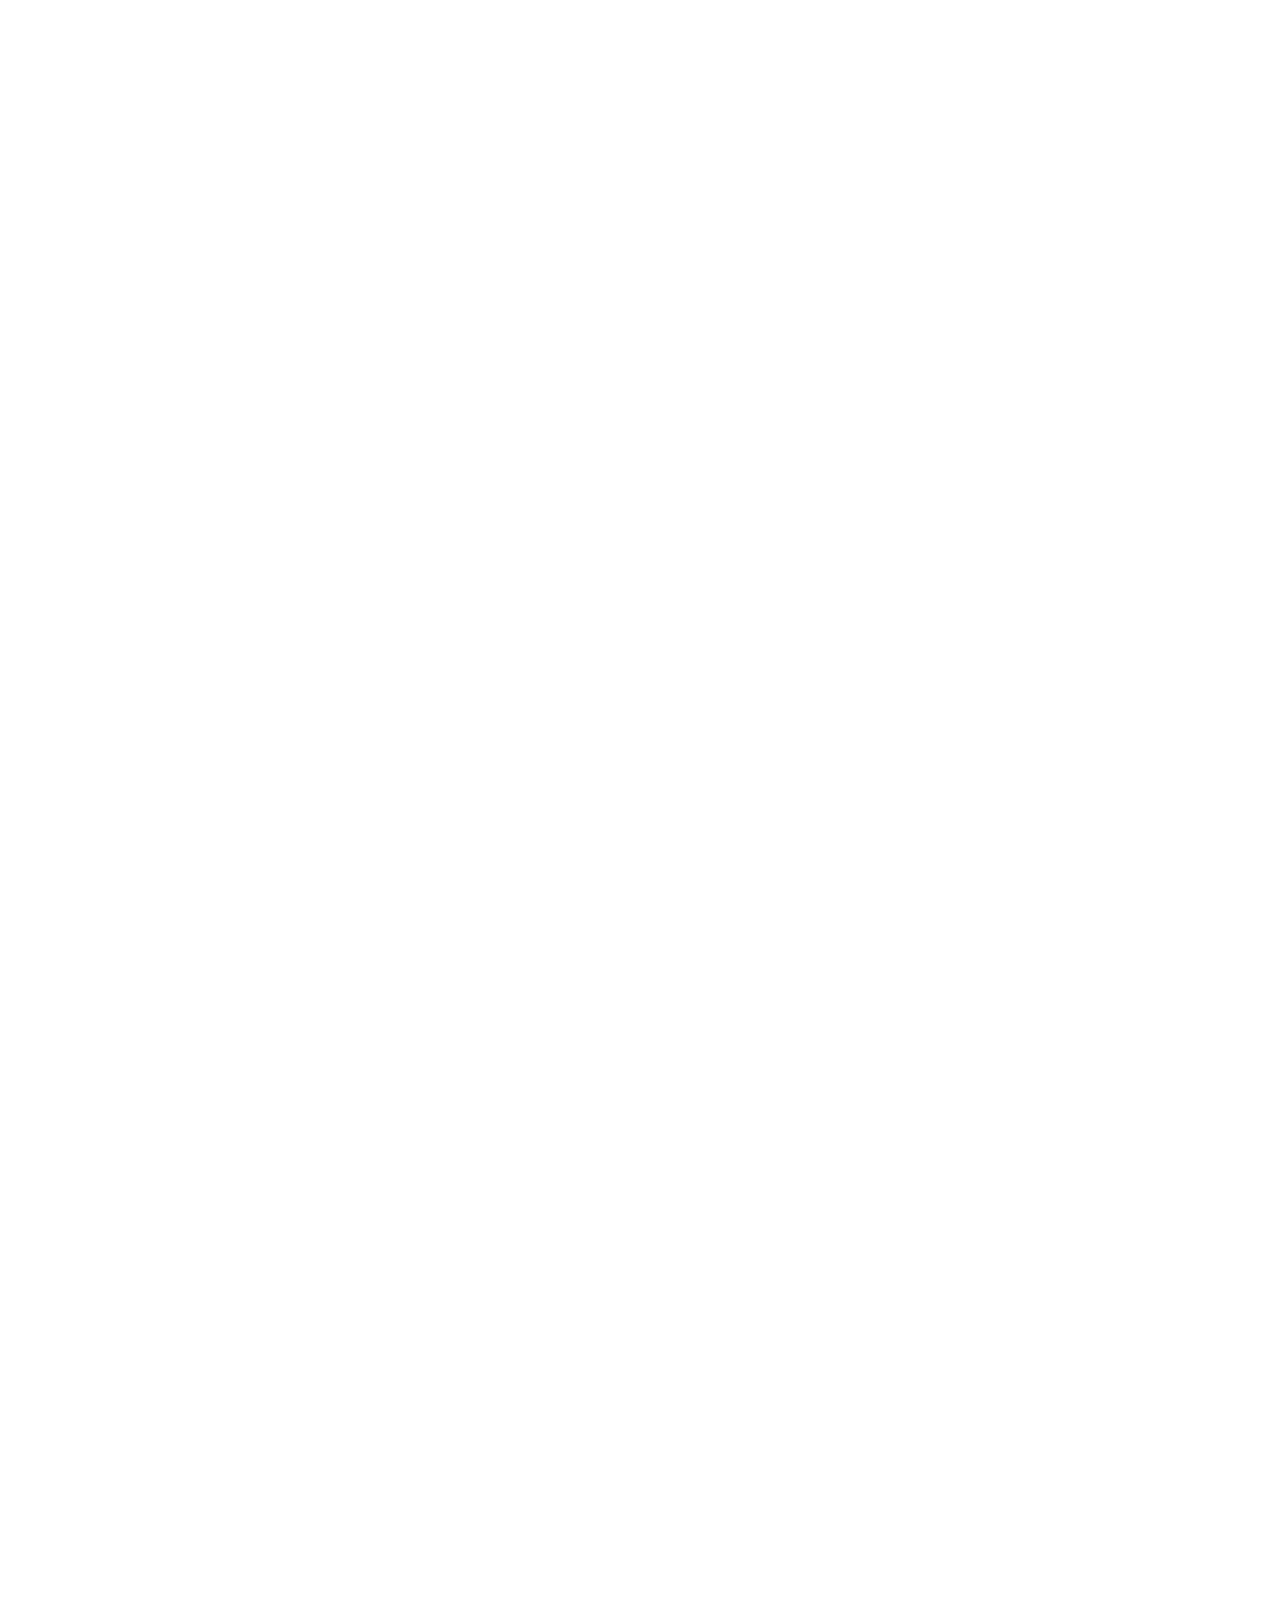
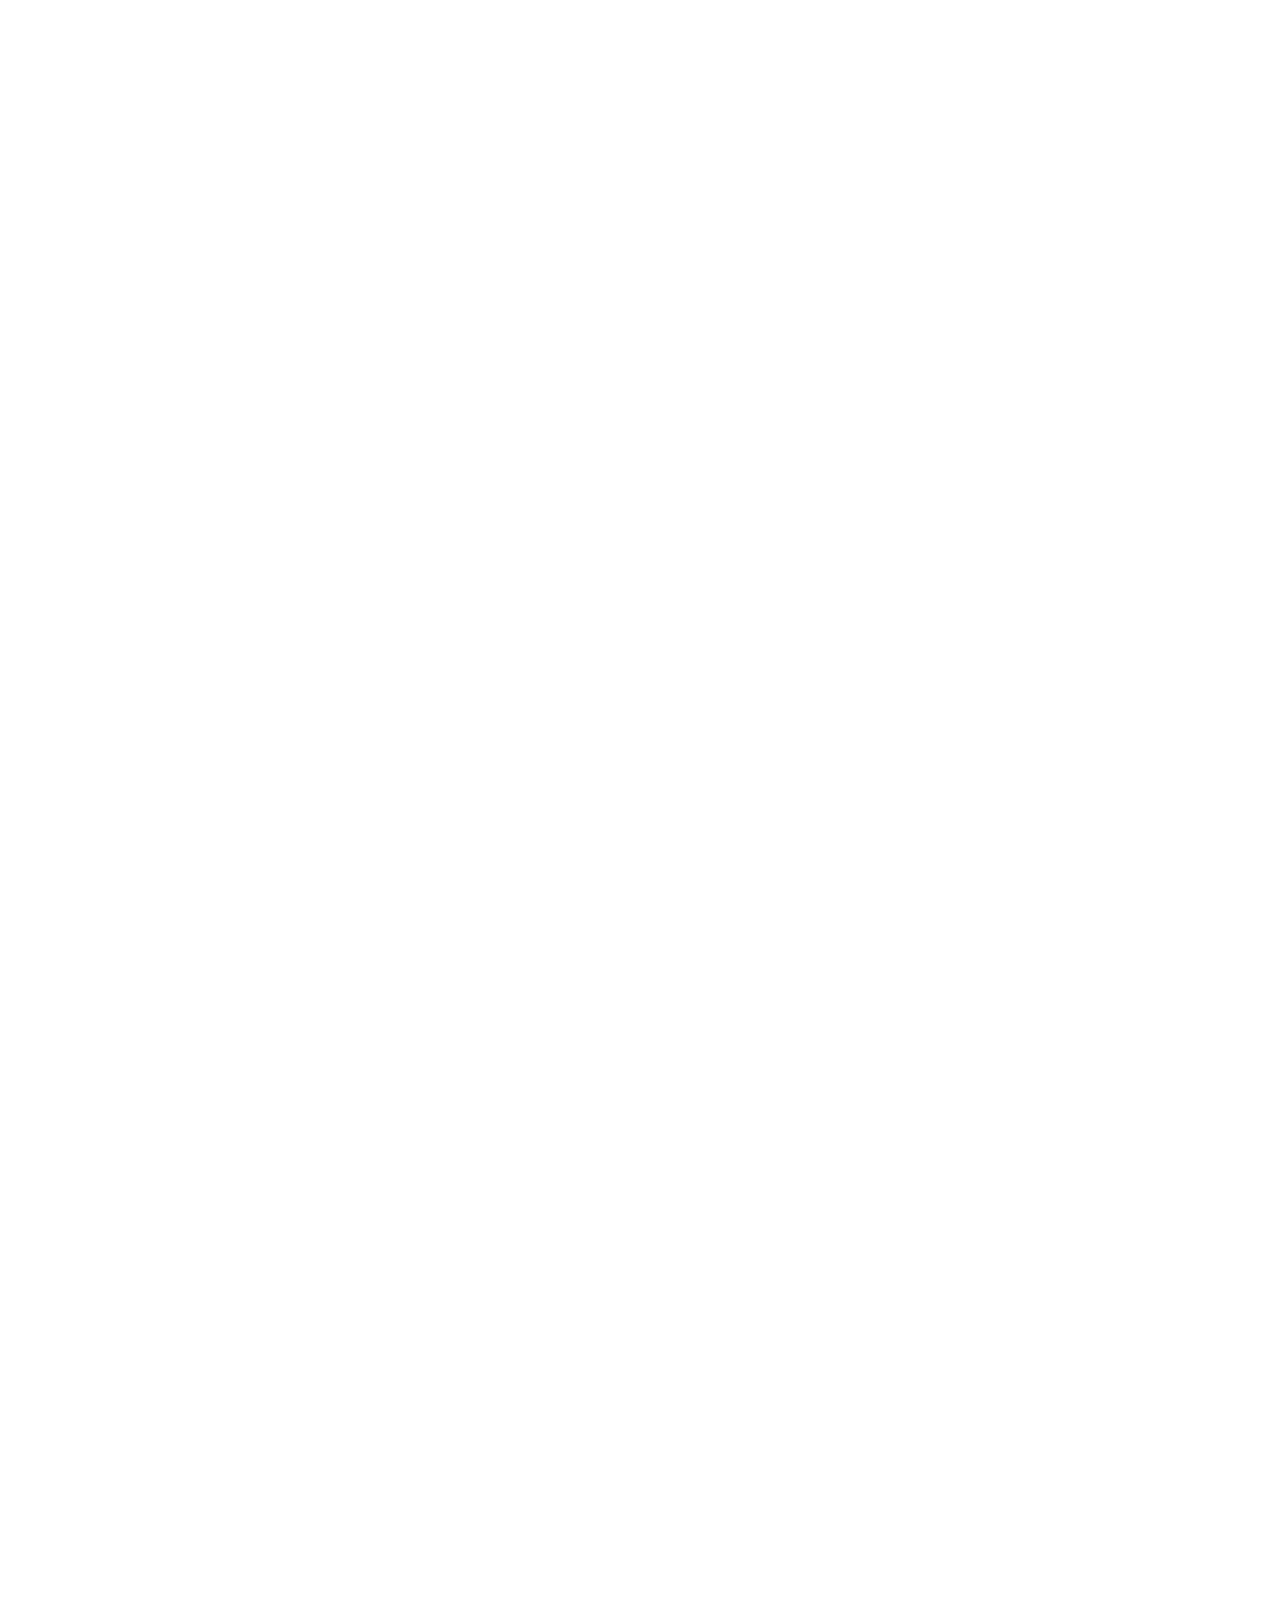
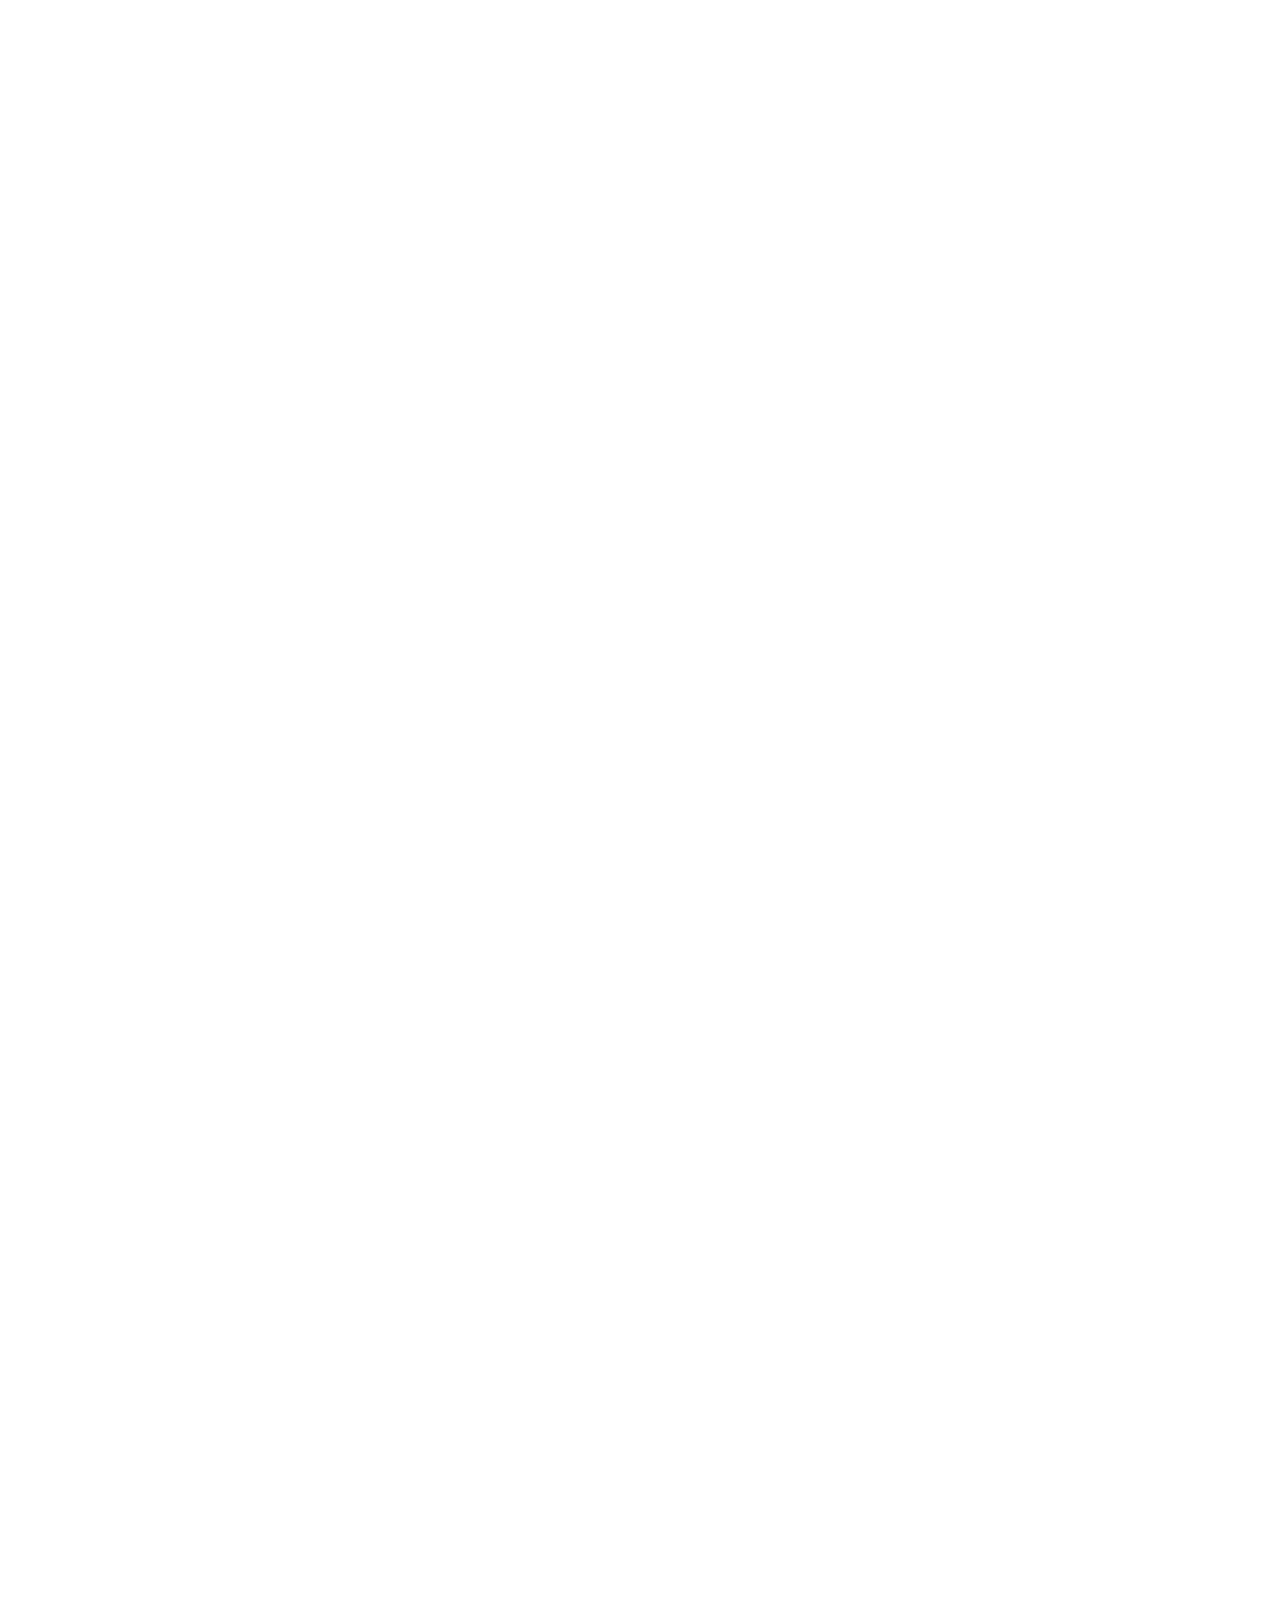
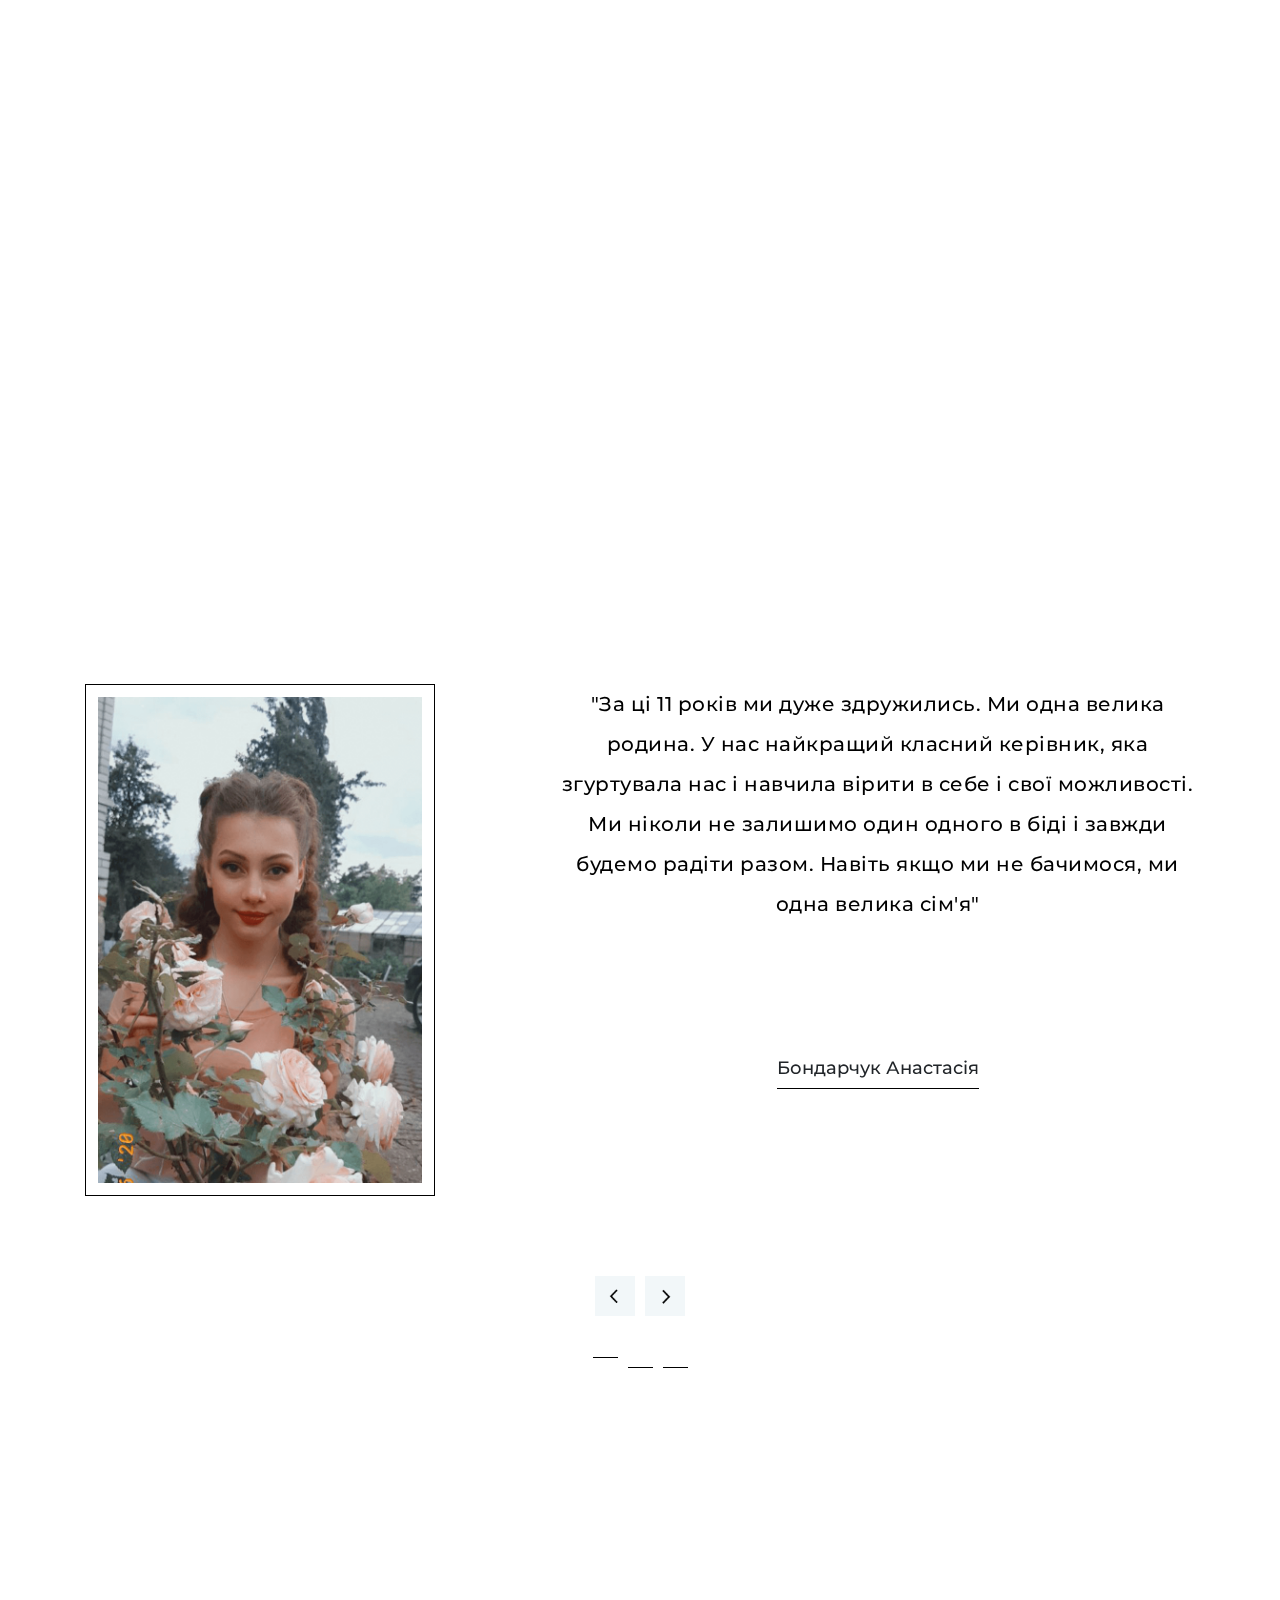
==== commit 6cf6da24: "last changes" ====
--- a/index.html
+++ b/index.html
@@ -500,7 +500,7 @@
                                 <a href="#class-teachers-2" class="popup-link"><button class="hover__button bottom">Збільшити</button></a>
                             </div>
                         </div>
-                        <h4 class="class-teachers__period">5-6 класи</h4>
+                        <h4 class="class-teachers__period">5 клас</h4>
                         <p class="class-teachers__surname text-center">Свірська</p>
                         <p class="class-teachers__name text-center">Ірина Сергіївна</p> 
                     </div>               
@@ -2803,6 +2803,20 @@
                                             <div class="achievement__dot"></div>
                                             <div class="achievement__dot"></div>
                                         </div>
+                                        <h3 class="achievement__data text-center">І місце, 17.10.2020</h3> 
+                                    </div>
+                                    <div class="achievement__bottomline"></div>
+                                </div>
+                            </div>
+                            <div class="col-xl-4 col-md-6 mt">
+                                <div class="achievement__main">
+                                    <div class="achievement__block d-flex justify-content-center align-items-center flex-column">
+                                        <h3 class="achievement__competition text-center">Міський конкурс учнівської молоді з Web-дизайну</h3>
+                                        <div class="achievement__dots d-flex justify-content-center align-items-center">
+                                            <div class="achievement__dot"></div>
+                                            <div class="achievement__dot"></div>
+                                            <div class="achievement__dot"></div>
+                                        </div>
                                         <h3 class="achievement__data text-center">ІІ місце, 04.10.2019</h3> 
                                     </div>
                                     <div class="achievement__bottomline"></div>
@@ -4886,7 +4900,7 @@
                         <div class="zoom">
                             <img src="img/first floor example.png" alt="" class="favcabinets__image img-fluid">
                             <div class="hover__block bottom">
-                                <a href="pages/floor1.html"><button class="hover__button top">Переглянути</button></a>
+                                <a href="pages/floor1.html" target="_blank"><button class="hover__button top">Переглянути</button></a>
                             </div> 
                         </div>
                         <p class="favcabinets__floor text-center">Перший поверх</p>
@@ -4897,7 +4911,7 @@
                         <div class="zoom">
                             <img src="img/second floor example.png" alt="" class="favcabinets__image img-fluid">
                             <div class="hover__block bottom">
-                                <a href="pages/floor2.html"><button class="hover__button top">Переглянути</button></a>
+                                <a href="pages/floor2.html" target="_blank"><button class="hover__button top">Переглянути</button></a>
                             </div> 
                         </div>
                         <p class="favcabinets__floor text-center">Другий поверх</p>
@@ -4908,7 +4922,7 @@
                         <div class="zoom">
                             <img src="img/third floor example.png" alt="" class="favcabinets__image img-fluid">
                             <div class="hover__block bottom">
-                                <a href="pages/floor3.html"><button class="hover__button top">Переглянути</button></a>
+                                <a href="pages/floor3.html" target="_blank"><button class="hover__button top">Переглянути</button></a>
                             </div> 
                         </div>
                         <p class="favcabinets__floor text-center">Третій поверх</p>
@@ -4976,7 +4990,7 @@
                         </div>
                         <div class="col-xl-7 col-lg-8 offset-xl-1"><!--order-2 order-md-1-->
                             <div class="words__text">
-                                <h1 class="words__title">"Школа зайняла в мене 11 років життя і мені дуже приємно, що всі ці 11 років мене оточували такі гарні люди. Я завжди була впевнена, що до моїх олнокласників можна звернутись по підтримку і вони допоможуть. Я можу із впевненістю сказати що мої однокласники - найкращі"</h1>  
+                                <h1 class="words__title">"Школа зайняла в мене 11 років життя і мені дуже приємно, що всі ці 11 років мене оточували такі гарні люди. Я завжди була впевнена, що до моїх однокласників можна звернутись по підтримку і вони допоможуть. Я можу із впевненістю сказати що мої однокласники - найкращі"</h1>  
                                 <div class="d-flex justify-content-center">
                                     <p class="words__fullname">Краснобока Олена</p>
                                 </div> 
